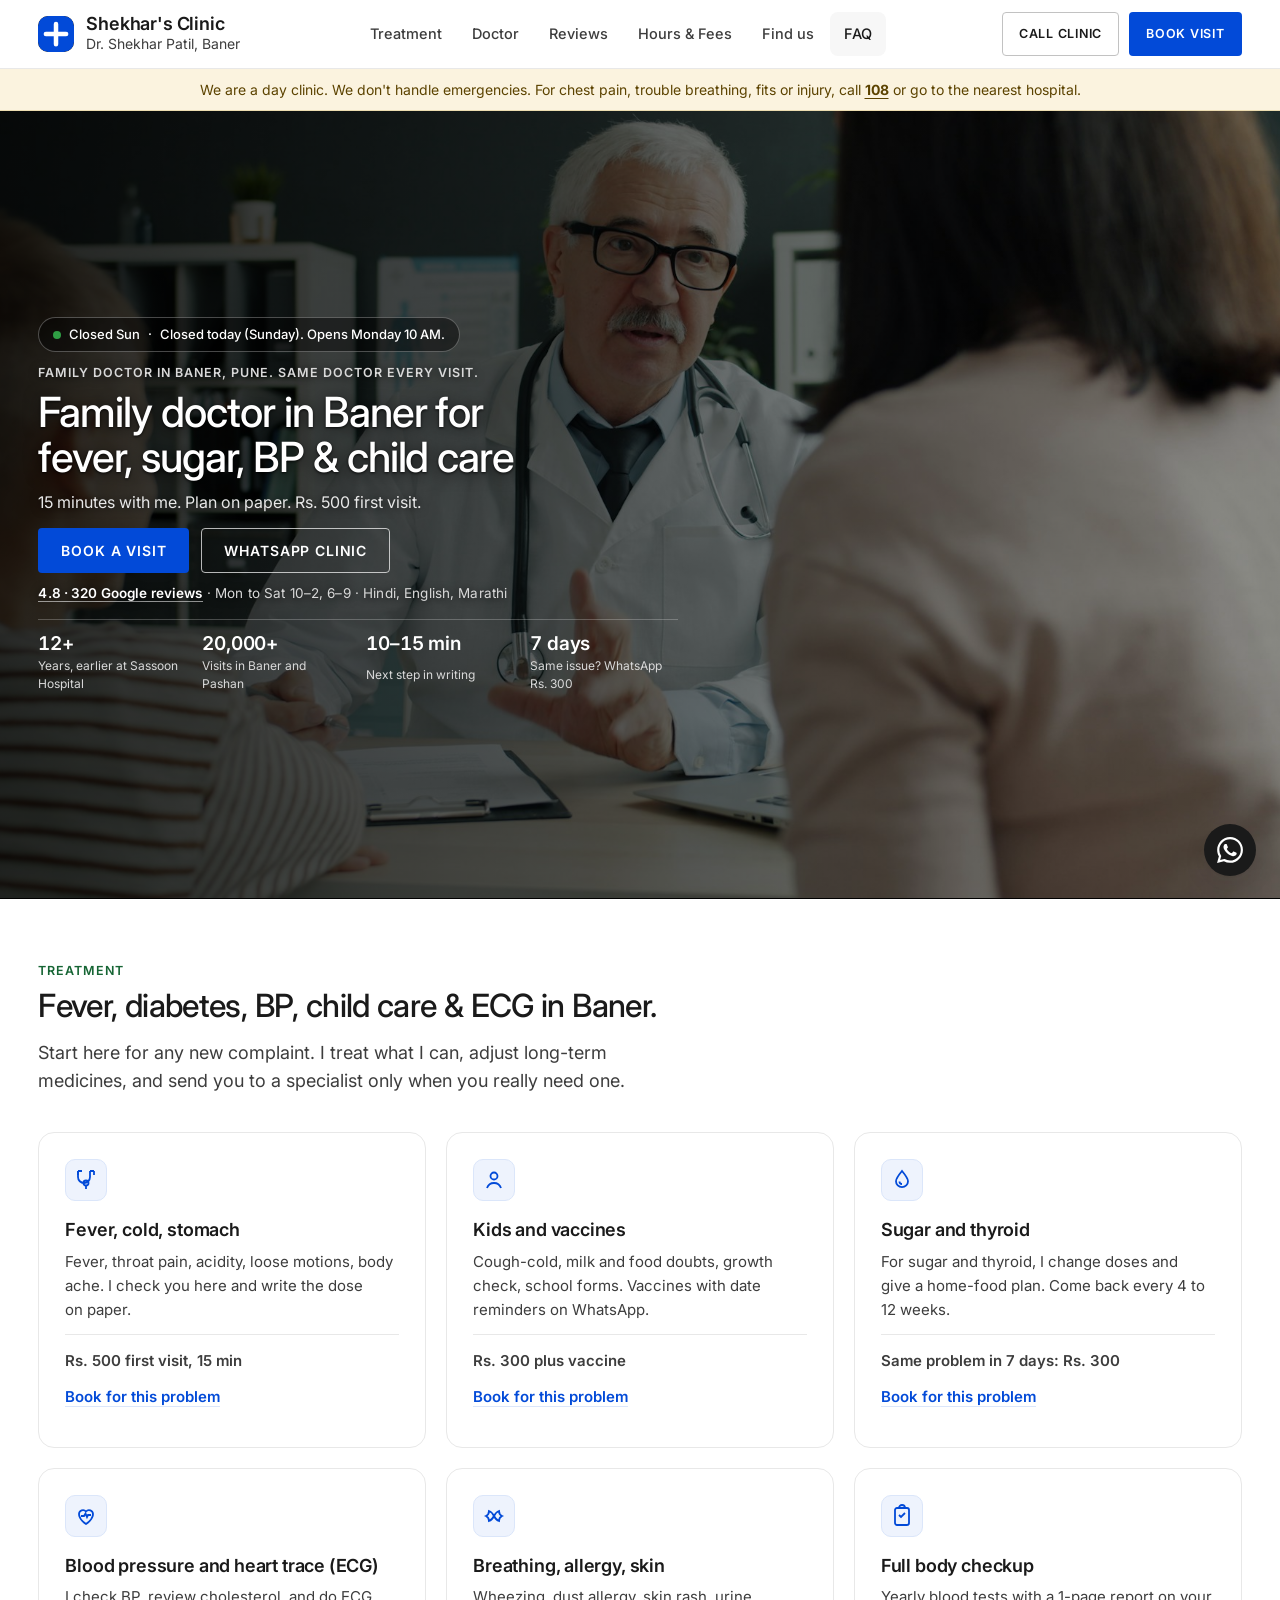
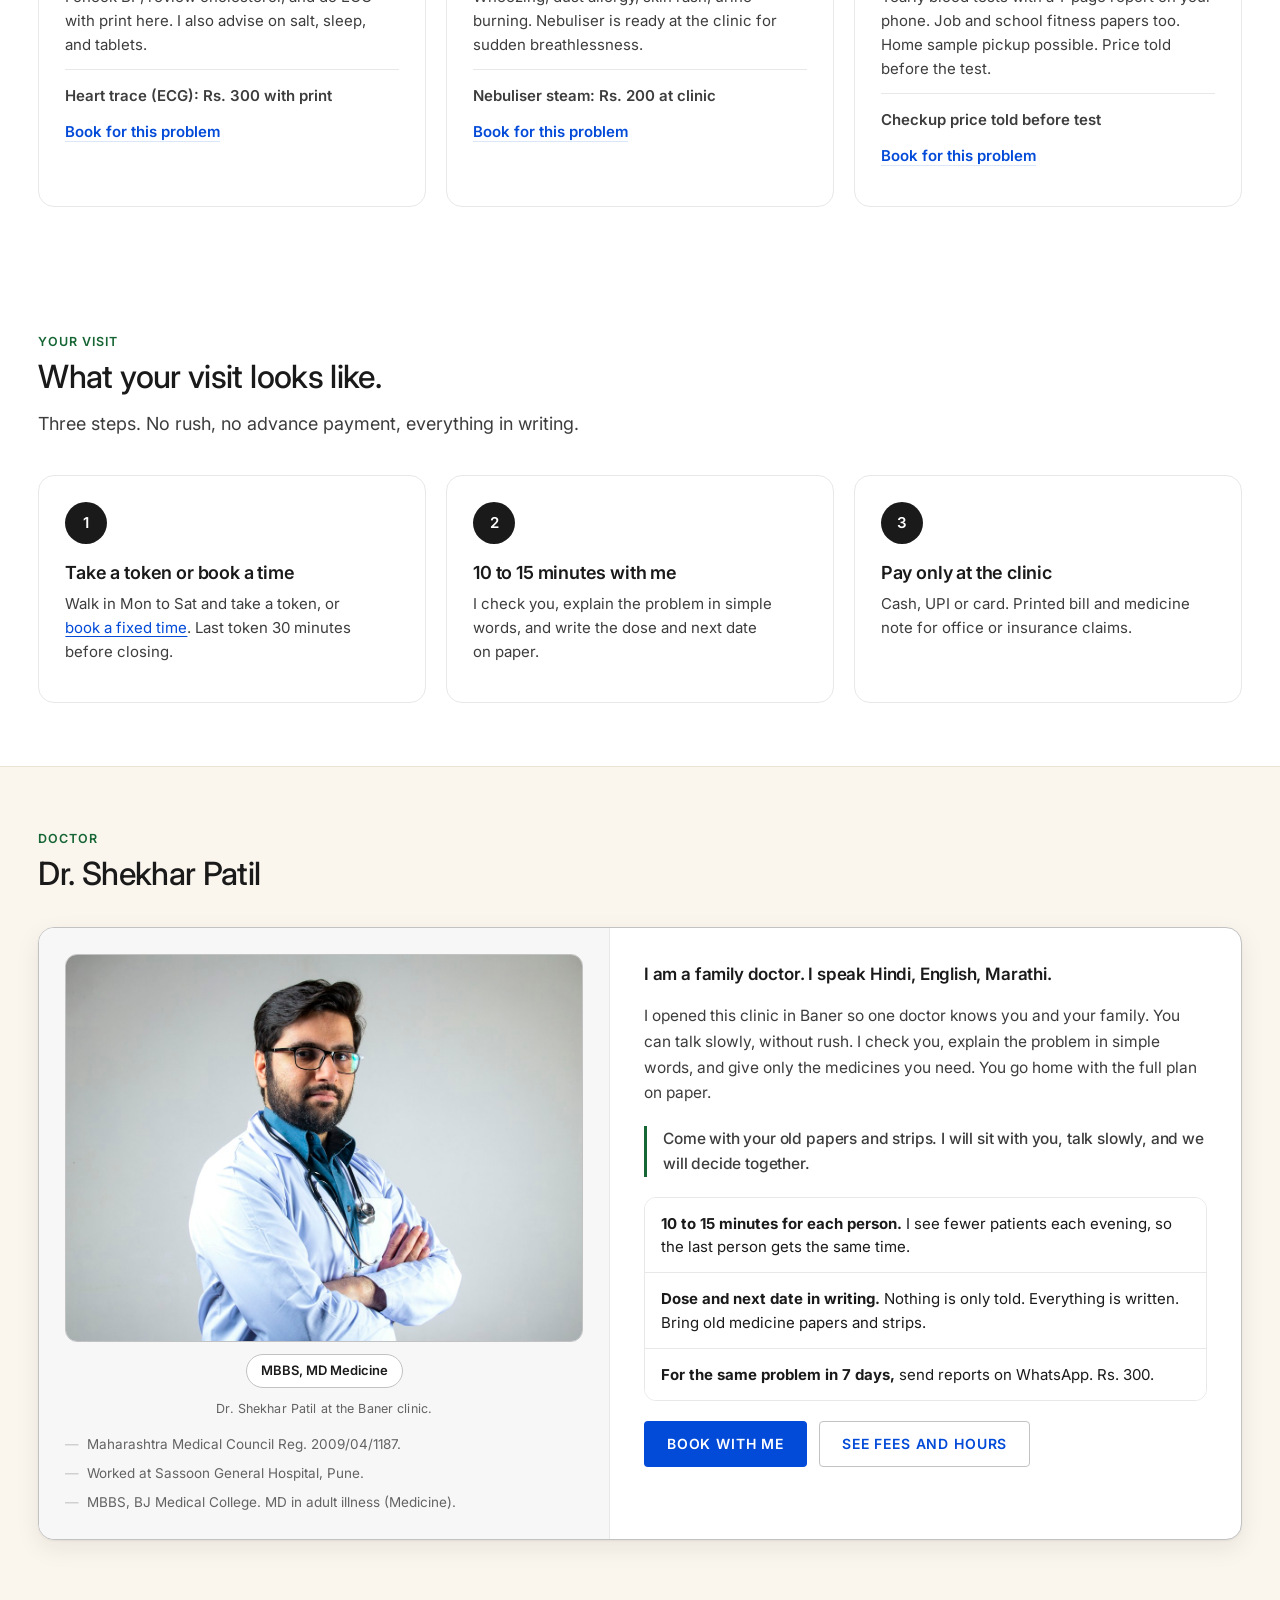
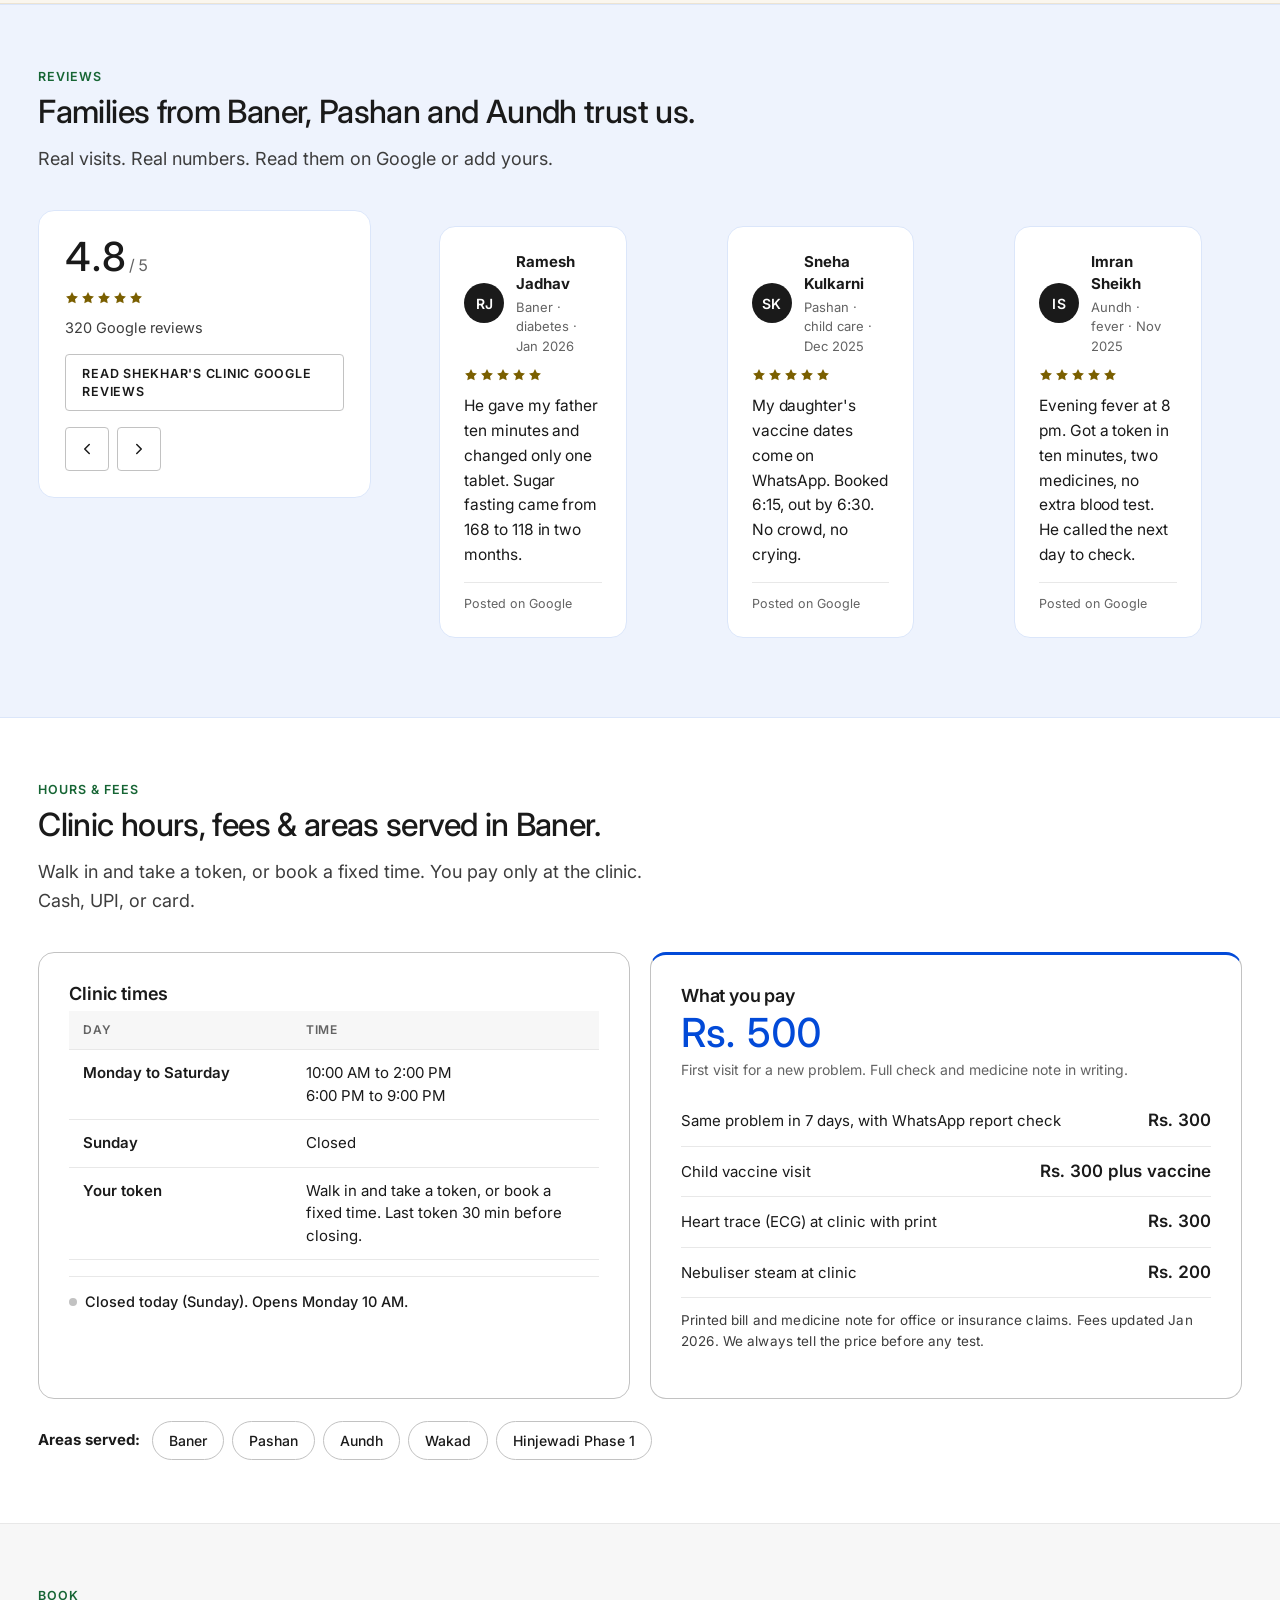
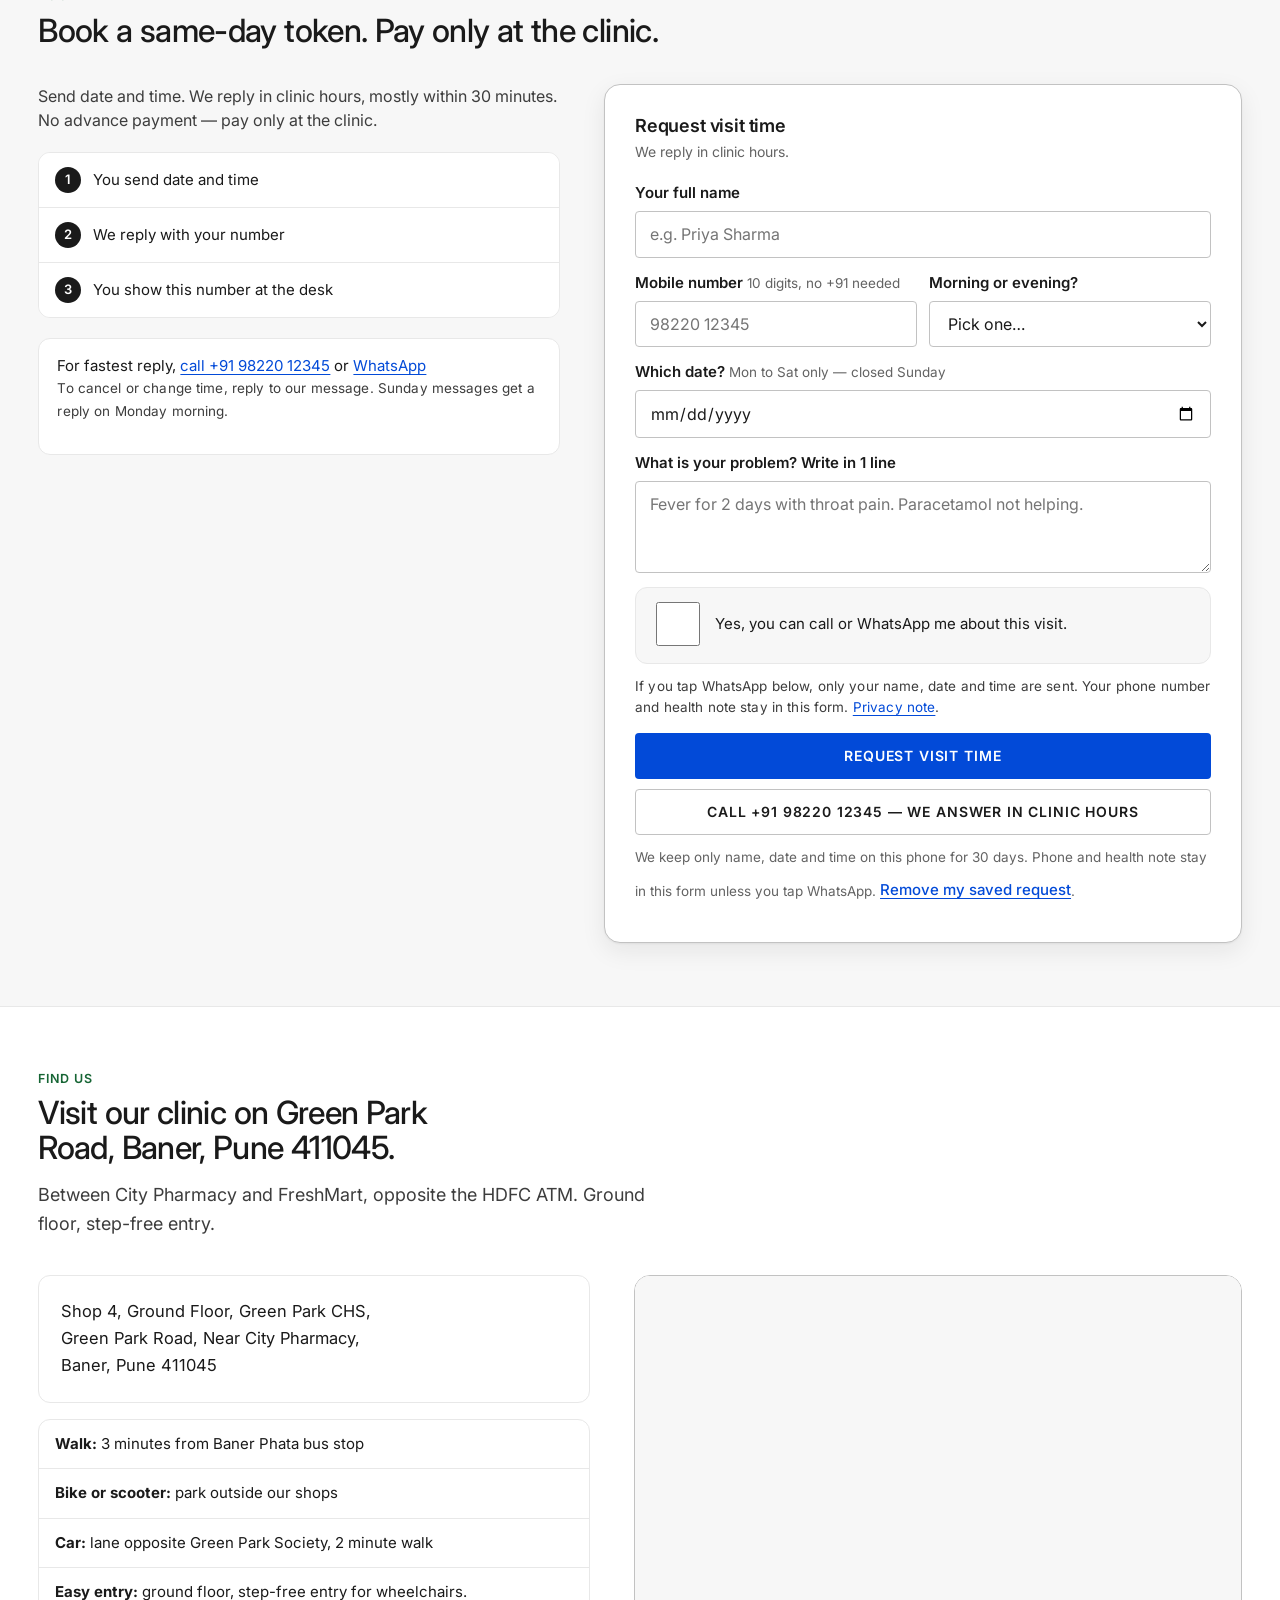
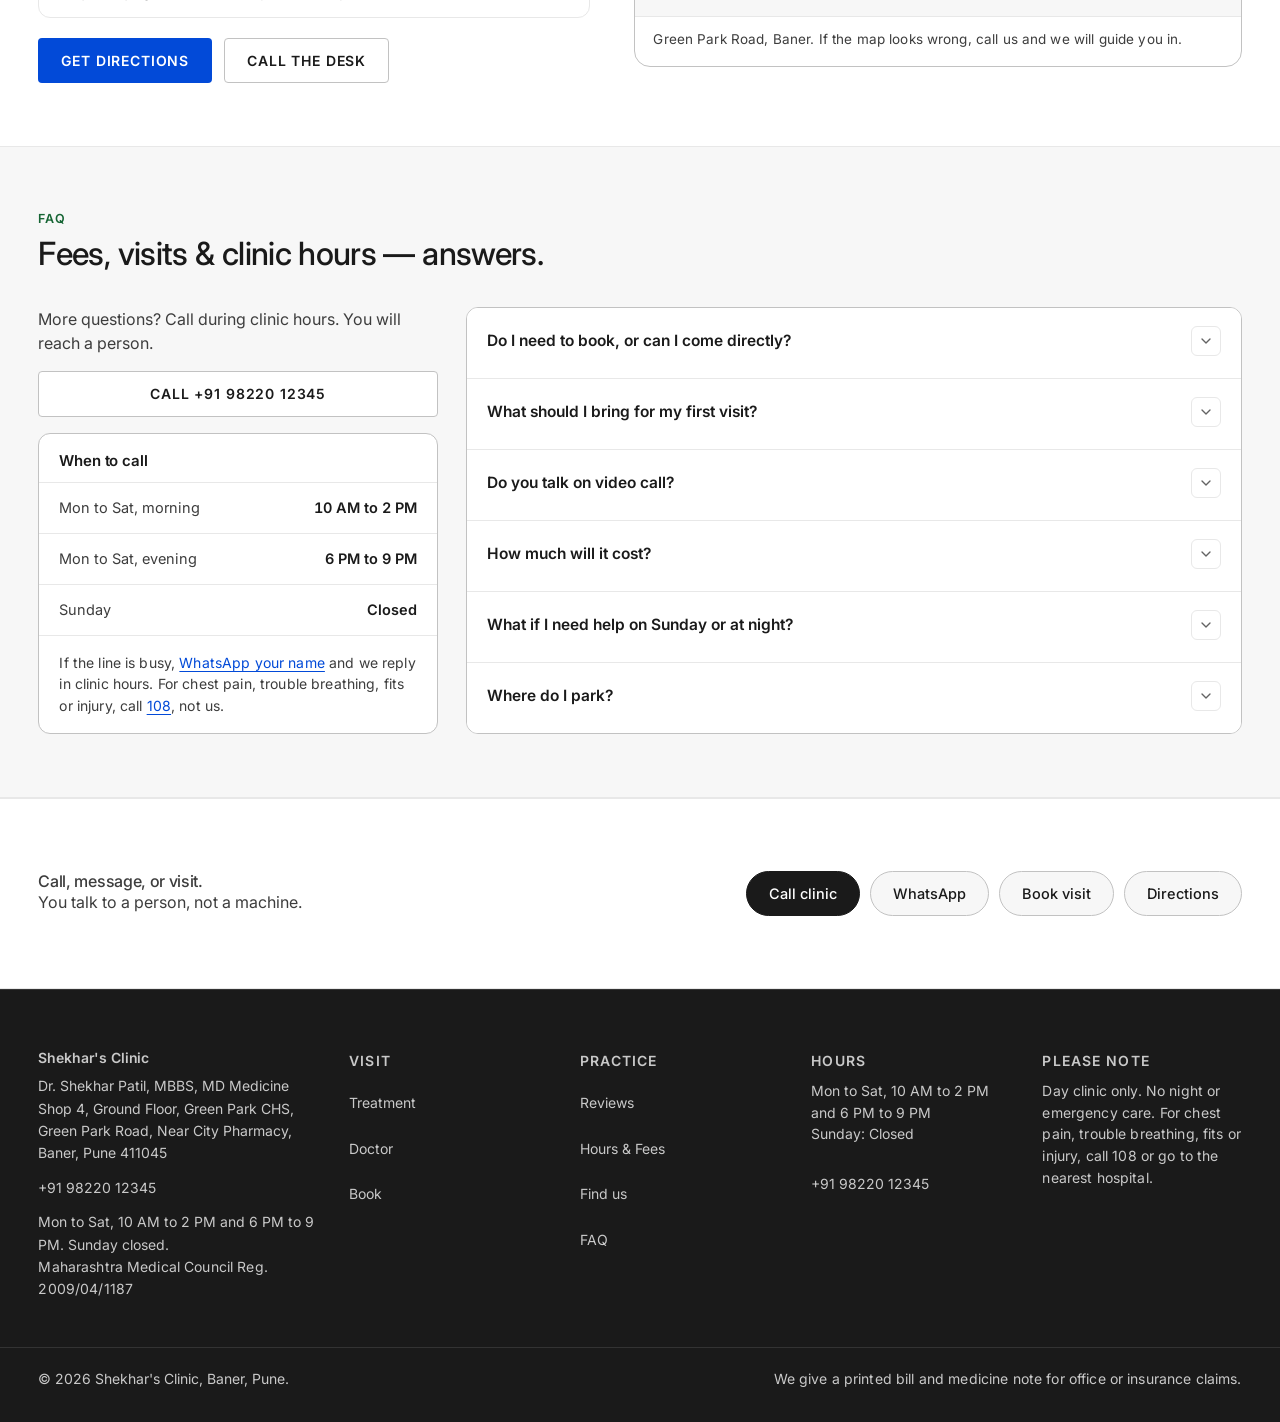
==== index.html @ fee54707 "Add files via upload" ====
<!DOCTYPE html><html lang="en"> <head><meta charset="UTF-8"><meta name="viewport" content="width=device-width, initial-scale=1.0, viewport-fit=cover"><title>Family Doctor in Baner, Pune | Shekhar&#39;s Clinic — Dr. Shekhar Patil</title><meta name="description" content="Family doctor in Baner, Pune for fever, child care, diabetes, BP and ECG. Mon to Sat 10 AM–2 PM, 6–9 PM. Same doctor every visit. Book a same-day token."><meta name="robots" content="index, follow, max-image-preview:large"><meta name="author" content="Dr. Shekhar Patil"><meta name="theme-color" content="#024ad8"><meta name="geo.region" content="IN-MH"><meta name="geo.placename" content="Baner, Pune, Maharashtra"><meta name="geo.position" content="18.5593;73.7790"><meta name="ICBM" content="18.5593, 73.7790"><link rel="canonical" href="https://shekharsclinic.in/"><meta property="og:type" content="website"><meta property="og:site_name" content="Shekhar's Clinic"><meta property="og:locale" content="en_IN"><meta property="og:url" content="https://shekharsclinic.in/"><meta property="og:title" content="Family Doctor in Baner, Pune | Shekhar's Clinic — Dr. Shekhar Patil"><meta property="og:description" content="Family doctor in Baner, Pune for fever, child care, diabetes, BP and ECG. Mon to Sat 10 AM–2 PM, 6–9 PM. Same doctor every visit. Book a same-day token."><meta property="og:image" content="https://shekharsclinic.in/og-cover.jpg"><meta property="og:image:width" content="1200"><meta property="og:image:height" content="630"><meta property="og:image:alt" content="Shekhar's Clinic, Dr. Shekhar Patil, family doctor in Baner, Pune"><meta name="twitter:card" content="summary_large_image"><meta name="twitter:title" content="Family Doctor in Baner, Pune | Shekhar's Clinic — Dr. Shekhar Patil"><meta name="twitter:description" content="Family doctor in Baner, Pune for fever, child care, diabetes, BP and ECG. Mon to Sat 10 AM–2 PM, 6–9 PM. Same doctor every visit. Book a same-day token."><meta name="twitter:image" content="https://shekharsclinic.in/og-cover.jpg"><meta name="twitter:image:alt" content="Shekhar's Clinic, Dr. Shekhar Patil, family doctor in Baner, Pune"><link rel="preconnect" href="https://fonts.googleapis.com"><link rel="preconnect" href="https://fonts.gstatic.com" crossorigin><link href="https://fonts.googleapis.com/css2?family=Inter:wght@400;500;600;700&display=swap" rel="stylesheet"><link rel="icon" type="image/svg+xml" href="/favicon.svg"><link rel="icon" href="/favicon.ico" sizes="any"><link rel="apple-touch-icon" href="/apple-touch-icon.png"><noscript><style>.reveal{opacity:1 !important;transform:none !important}.review-card{display:block !important}.acc-panel[hidden]{display:block !important}.acc-panel > p{padding-bottom:18px !important}.mobile-menu{display:none !important}#revPrev,#revNext,.review-dots{display:none !important}@media(max-width:1023px){.nav-links{display:flex !important;flex-wrap:wrap;gap:0}.nav-toggle{display:none !important}}</style></noscript><script type="application/ld+json">{"@context":"https://schema.org","@graph":[{"@type":"MedicalClinic","@id":"https://shekharsclinic.in/#clinic","name":"Shekhar's Clinic","url":"https://shekharsclinic.in/","image":"https://shekharsclinic.in/og-cover.jpg","description":"Family doctor clinic by Dr. Shekhar Patil, MBBS MD Medicine, in Baner, Pune. Fever, child care, diabetes, blood pressure, ECG with print.","address":{"@type":"PostalAddress","streetAddress":"Shop 4, Ground Floor, Green Park CHS, Green Park Road, Near City Pharmacy","addressLocality":"Pune","addressRegion":"Maharashtra","postalCode":"411045","addressCountry":"IN"},"geo":{"@type":"GeoCoordinates","latitude":18.5593,"longitude":73.779},"telephone":"+919822012345","medicalSpecialty":"PrimaryCare","priceRange":"INR 300 - INR 500","currenciesAccepted":"INR","paymentAccepted":["Cash","UPI","Credit Card"],"availableLanguage":["Hindi","English","Marathi"],"isAcceptingNewPatients":true,"areaServed":["Baner","Pashan","Aundh","Wakad","Hinjewadi Phase 1"],"hasMap":"https://maps.google.com/?q=Green+Park+Road+Baner+Pune","openingHoursSpecification":[{"@type":"OpeningHoursSpecification","dayOfWeek":["Monday","Tuesday","Wednesday","Thursday","Friday","Saturday"],"opens":"10:00","closes":"14:00"},{"@type":"OpeningHoursSpecification","dayOfWeek":["Monday","Tuesday","Wednesday","Thursday","Friday","Saturday"],"opens":"18:00","closes":"21:00"}]},{"@type":"Physician","@id":"https://shekharsclinic.in/#doctor","name":"Dr. Shekhar Patil","medicalSpecialty":"PrimaryCare","credential":["MBBS, BJ Medical College","MD Medicine"],"address":{"@type":"PostalAddress","streetAddress":"Shop 4, Ground Floor, Green Park CHS, Green Park Road, Near City Pharmacy","addressLocality":"Pune","addressRegion":"Maharashtra","postalCode":"411045","addressCountry":"IN"},"telephone":"+919822012345","availableLanguage":["Hindi","English","Marathi"],"worksFor":{"@id":"https://shekharsclinic.in/#clinic"}},{"@type":"FAQPage","mainEntity":[{"@type":"Question","name":"Do I need to book, or can I come directly?","acceptedAnswer":{"@type":"Answer","text":"Both are fine. Walk in and take a token for today, or book a time and wait only 5 to 10 minutes."}},{"@type":"Question","name":"What should I bring for my first visit?","acceptedAnswer":{"@type":"Answer","text":"Bring old medicine papers, recent blood test reports, and the strips of tablets you take now. For kids, bring the vaccine book."}},{"@type":"Question","name":"Do you talk on video call?","acceptedAnswer":{"@type":"Answer","text":"Yes, for follow-ups and small illness after you send reports on WhatsApp. For first-time chest pain, trouble breathing, or swelling, you need to come to the clinic."}},{"@type":"Question","name":"How much will it cost?","acceptedAnswer":{"@type":"Answer","text":"Rs. 500 for a new problem. Rs. 300 for the same problem within 7 days, with WhatsApp report check. Heart trace (ECG) Rs. 300. We tell the price before any test."}},{"@type":"Question","name":"What if I need help on Sunday or at night?","acceptedAnswer":{"@type":"Answer","text":"We are closed on Sunday. If you are an old patient, WhatsApp us for advice. For chest pain, trouble breathing, fits or injury, call 108 or go to hospital."}},{"@type":"Question","name":"Where do I park?","acceptedAnswer":{"@type":"Answer","text":"Bikes and scooters can stop outside our shops. Cars can park in the lane opposite Green Park Society, a 2 minute walk. A guard is on duty 6 to 9 PM."}}]}]}</script><!-- OWNER NOTE (not visible to patients): all phone/review/maps/MMC/fees live in src/config/clinic.ts. Replace placeholders there once. Verify geo lat/lng (currently approx Baner 18.5593,73.7790) with your GBP pin. Add public/og-cover.jpg (1200x630 clinic photo) and public/doctor.jpg (4:3, min 1280px) to finish launch. Keep the same name/address/phone everywhere for local ranking. --><link rel="stylesheet" href="/_astro/ClinicLayout.JuWQquQH.css"></head> <body>  <a class="skip-link" href="#main">Skip to main content</a> <header class="nav-bar" id="siteHeader"> <div class="container nav-inner"> <a href="#home" class="brand" aria-label="Shekhar's Clinic home"> <span class="brand-mark" aria-hidden="true"><img src="/favicon.svg" alt="" width="36" height="36" loading="eager" fetchpriority="high"></span> <span class="brand-text">Shekhar's <em>Clinic</em><small>Dr. Shekhar Patil, Baner</small></span> </a> <nav class="nav-links" id="navLinks" aria-label="Primary"> <a href="#services">Treatment</a> <a href="#doctor">Doctor</a> <a href="#reviews">Reviews</a> <a href="#timings">Hours &amp; Fees</a> <a href="#find">Find us</a> <a href="#faq">FAQ</a> </nav> <div class="nav-actions"> <a class="btn btn-outline-ink btn-sm" href="tel:+919822012345">Call clinic</a> <a class="btn btn-primary btn-sm" href="#book">Book visit</a> <button class="nav-toggle" id="navToggle" aria-expanded="false" aria-controls="mobileMenu" aria-label="Open menu"> <span aria-hidden="true"></span><span aria-hidden="true"></span><span aria-hidden="true"></span> </button> </div> </div> <div class="mobile-menu" id="mobileMenu" hidden> <a href="#services">Treatment</a> <a href="#doctor">Doctor</a> <a href="#reviews">Reviews</a> <a href="#timings">Hours &amp; Fees</a> <a href="#find">Find us</a> <a href="#book" class="btn btn-primary">Book visit</a> </div> </header> <div class="emergency-strip"> <p>We are a day clinic. We don't handle emergencies. For chest pain, trouble breathing, fits or injury, call <a href="tel:108">108</a> or go to the nearest hospital.</p> </div> <main id="main" tabindex="-1"> <section class="hero-image" id="home" data-od-id="hero"> <img class="hero-bg" src="/hero-care.jpg" alt="Doctor talking with a mother and child in a clinic office" width="1920" height="1080" loading="eager" fetchpriority="high" decoding="async"> <div class="hero-shade" aria-hidden="true"></div> <div class="container hero-frame"> <div class="hero-copy"> <p class="hero-pill"><span class="dot dot-open" aria-hidden="true"></span><span id="heroOpenBadge">Mon to Sat</span><span aria-hidden="true">·</span><span id="nextSlot">Mon to Sat, 10 AM to 2 PM and 6 PM to 9 PM. Sunday closed.</span></p> <p class="hero-eyebrow hero-eyebrow-light">Family doctor in Baner, Pune. Same doctor every visit.</p> <h1>Family doctor in Baner for fever, sugar, BP & child care</h1> <p class="hero-sub">15 minutes with me. Plan on paper. Rs. 500 first visit.</p> <div class="hero-ctas"> <a href="#book" class="btn btn-primary">Book a visit</a> <a href="https://wa.me/919822012345?text=Hello%20Shekhar%27s%20Clinic%2C%20I%20want%20an%20appointment" class="btn btn-outline-white" target="_blank" rel="noopener" referrerpolicy="no-referrer">WhatsApp clinic</a> </div> <p class="hero-meta"><a href="https://maps.google.com/?q=Shekhar%27s+Clinic+Baner+Pune" target="_blank" rel="noopener" referrerpolicy="no-referrer" aria-label="Read Shekhar's Clinic Google reviews"><span class="sr-only">Rated 4.8 out of 5:</span>4.8 · 320 Google reviews</a><span aria-hidden="true"> · </span>Mon to Sat 10–2, 6–9<span aria-hidden="true"> · </span>Hindi, English, Marathi</p> <ul class="hero-stats" aria-label="Practice at a glance"> <li><strong>12+</strong><span>Years, earlier at Sassoon Hospital</span></li> <li><strong>20,000+</strong><span>Visits in Baner and Pashan</span></li> <li><strong>10–15 min</strong><span>Next step in writing</span></li> <li><strong>7 days</strong><span>Same issue? WhatsApp Rs. 300</span></li> </ul> </div> </div> </section> <section class="section" id="services" data-od-id="features"> <div class="container"> <div class="section-head"> <p class="section-eyebrow">Treatment</p> <h2>Fever, diabetes, BP, child care & ECG in Baner.</h2> <p class="section-lead">Start here for any new complaint. I treat what I can, adjust long-term medicines, and send you to a specialist only when you really need one.</p> </div> <div class="card-grid reveal-group"> <article class="feature-card reveal"> <span class="icon-tile" aria-hidden="true"><svg width="24" height="24" viewBox="0 0 24 24" fill="none" stroke="currentColor" stroke-width="1.8"><path d="M4 3v6a6 6 0 0 0 12 0V3"></path><path d="M4 3h4M16 3h4M4 3v4M20 3v4"></path><circle cx="12" cy="15" r="2.5"></circle><path d="M12 17.5V21"></path></svg></span> <h3>Fever, cold, stomach</h3> <p>Fever, throat pain, acidity, loose motions, body ache. I check you here and write the dose on paper.</p> <p class="fee-line">Rs. 500 first visit, 15 min</p> <p class="service-book"><a href="#book" data-book-reason="Fever, cold or stomach problem.">Book for this problem</a></p> </article> <article class="feature-card reveal"> <span class="icon-tile" aria-hidden="true"><svg width="24" height="24" viewBox="0 0 24 24" fill="none" stroke="currentColor" stroke-width="1.8"><circle cx="12" cy="8" r="3.5"></circle><path d="M5 20c1.2-3.4 3.9-5 7-5s5.8 1.6 7 5"></path></svg></span> <h3>Kids and vaccines</h3> <p>Cough-cold, milk and food doubts, growth check, school forms. Vaccines with date reminders on WhatsApp.</p> <p class="fee-line">Rs. 300 plus vaccine</p> <p class="service-book"><a href="#book" data-book-reason="Child cough, cold or vaccine visit.">Book for this problem</a></p> </article> <article class="feature-card reveal"> <span class="icon-tile" aria-hidden="true"><svg width="24" height="24" viewBox="0 0 24 24" fill="none" stroke="currentColor" stroke-width="1.8"><path d="M12 3c3.5 4.2 6 7.3 6 10.2A6 6 0 0 1 6 13.2C6 10.3 8.5 7.2 12 3z"></path><path d="M9.5 13.5a2.5 2.5 0 0 0 2.5 2.5"></path></svg></span> <h3>Sugar and thyroid</h3> <p>For sugar and thyroid, I change doses and give a home-food plan. Come back every 4 to 12 weeks.</p> <p class="fee-line">Same problem in 7 days: Rs. 300</p> <p class="service-book"><a href="#book" data-book-reason="Sugar or thyroid follow-up.">Book for this problem</a></p> </article> <article class="feature-card reveal"> <span class="icon-tile" aria-hidden="true"><svg width="24" height="24" viewBox="0 0 24 24" fill="none" stroke="currentColor" stroke-width="1.8"><path d="M12 20s-7-4.6-7-10a4 4 0 0 1 7-2.5A4 4 0 0 1 19 10c0 5.4-7 10-7 10z"></path><path d="M7 12h3l1.5-2.5L13 13l1-2h3"></path></svg></span> <h3>Blood pressure and heart trace (ECG)</h3> <p>I check BP, review cholesterol, and do ECG with print here. I also advise on salt, sleep, and tablets.</p> <p class="fee-line">Heart trace (ECG): Rs. 300 with print</p> <p class="service-book"><a href="#book" data-book-reason="BP check or heart trace (ECG).">Book for this problem</a></p> </article> <article class="feature-card reveal"> <span class="icon-tile" aria-hidden="true"><svg width="24" height="24" viewBox="0 0 24 24" fill="none" stroke="currentColor" stroke-width="1.8"><path d="M4 12c2-1 3-3 3-5 3 1 4 3 5 5 1-2 2-4 5-5 0 2 1 4 3 5-2 1-3 3-3 5-3-1-4-3-5-5-1 2-2 4-5 5 0-2-1-4-3-5z"></path></svg></span> <h3>Breathing, allergy, skin</h3> <p>Wheezing, dust allergy, skin rash, urine burning. Nebuliser is ready at the clinic for sudden breathlessness.</p> <p class="fee-line">Nebuliser steam: Rs. 200 at clinic</p> <p class="service-book"><a href="#book" data-book-reason="Breathing, allergy or skin problem.">Book for this problem</a></p> </article> <article class="feature-card reveal"> <span class="icon-tile" aria-hidden="true"><svg width="24" height="24" viewBox="0 0 24 24" fill="none" stroke="currentColor" stroke-width="1.8"><rect x="5" y="4" width="14" height="17" rx="2"></rect><path d="M9 4a3 3 0 0 1 6 0M9 11l2 2 4-4"></path></svg></span> <h3>Full body checkup</h3> <p>Yearly blood tests with a 1-page report on your phone. Job and school fitness papers too. Home sample pickup possible. Price told before the test.</p> <p class="fee-line">Checkup price told before test</p> <p class="service-book"><a href="#book" data-book-reason="Full body checkup.">Book for this problem</a></p> </article> </div> </div> </section> <section class="section" id="visit" data-od-id="visit-flow"> <div class="container"> <div class="section-head"> <p class="section-eyebrow">Your visit</p> <h2>What your visit looks like.</h2> <p class="section-lead">Three steps. No rush, no advance payment, everything in writing.</p> </div> <div class="card-grid reveal-group"> <article class="feature-card reveal"> <span class="step-no" aria-hidden="true">1</span> <h3>Take a token or book a time</h3> <p>Walk in Mon to Sat and take a token, or <a href="#book">book a fixed time</a>. Last token 30 minutes before closing.</p> </article> <article class="feature-card reveal"> <span class="step-no" aria-hidden="true">2</span> <h3>10 to 15 minutes with me</h3> <p>I check you, explain the problem in simple words, and write the dose and next date on paper.</p> </article> <article class="feature-card reveal"> <span class="step-no" aria-hidden="true">3</span> <h3>Pay only at the clinic</h3> <p>Cash, UPI or card. Printed bill and medicine note for office or insurance claims.</p> </article> </div> </div> </section> <section class="section band-sand" id="doctor" data-od-id="doctor"> <div class="container"> <div class="section-head"> <p class="section-eyebrow">Doctor</p> <h2>Dr. Shekhar Patil</h2> </div> <div class="doctor-feature reveal"> <div class="photo-frame"> <img src="/doctor.jpg" alt="Dr. Shekhar Patil, family doctor at Shekhar's Clinic Baner, Pune" width="1280" height="853" loading="lazy" decoding="async" data-doctor-photo> <span class="photo-mono" aria-hidden="true" hidden>SP</span> <span class="photo-badge">MBBS, MD Medicine</span> <p class="photo-cap">Dr. Shekhar Patil at the Baner clinic.</p> <ul class="doctor-points"> <li>Maharashtra Medical Council Reg. 2009/04/1187.</li> <li>Worked at Sassoon General Hospital, Pune.</li> <li>MBBS, BJ Medical College. MD in adult illness (Medicine).</li> </ul> </div> <div class="doctor-copy"> <h3 class="doctor-title">I am a family doctor. I speak Hindi, English, Marathi.</h3> <p>I opened this clinic in Baner so one doctor knows you and your family. You can talk slowly, without rush. I check you, explain the problem in simple words, and give only the medicines you need. You go home with the full plan on paper.</p> <p class="doctor-quote">Come with your old papers and strips. I will sit with you, talk slowly, and we will decide together.</p> <ul class="check-list"> <li><strong>10 to 15 minutes for each person.</strong> I see fewer patients each evening, so the last person gets the same time.</li> <li><strong>Dose and next date in writing.</strong> Nothing is only told. Everything is written. Bring old medicine papers and strips.</li> <li><strong>For the same problem in 7 days,</strong> send reports on WhatsApp. Rs. 300.</li> </ul> <div class="doctor-ctas"> <a href="#book" class="btn btn-primary">Book with me</a> <a href="#timings" class="btn btn-outline">See fees and hours</a> </div> </div> </div> </div> </section> <section class="section band-trust" id="reviews" data-od-id="social-proof"> <div class="container"> <div class="section-head"> <p class="section-eyebrow">Reviews</p> <h2>Families from Baner, Pashan and Aundh trust us.</h2> <p class="section-lead">Real visits. Real numbers. Read them on Google or add yours.</p> </div> <div class="review-layout"> <aside class="review-summary reveal" aria-label="Overall rating"> <p class="rating-big">4.8<span aria-hidden="true"> / 5</span></p> <span class="star-row" aria-hidden="true"><svg viewBox="0 0 20 20" fill="currentColor"><path d="M10 1.5l2.6 5.3 5.9.9-4.2 4.1 1 5.8L10 14.9l-5.3 2.7 1-5.8L1.5 7.7l5.9-.9z"></path></svg><svg viewBox="0 0 20 20" fill="currentColor"><path d="M10 1.5l2.6 5.3 5.9.9-4.2 4.1 1 5.8L10 14.9l-5.3 2.7 1-5.8L1.5 7.7l5.9-.9z"></path></svg><svg viewBox="0 0 20 20" fill="currentColor"><path d="M10 1.5l2.6 5.3 5.9.9-4.2 4.1 1 5.8L10 14.9l-5.3 2.7 1-5.8L1.5 7.7l5.9-.9z"></path></svg><svg viewBox="0 0 20 20" fill="currentColor"><path d="M10 1.5l2.6 5.3 5.9.9-4.2 4.1 1 5.8L10 14.9l-5.3 2.7 1-5.8L1.5 7.7l5.9-.9z"></path></svg><svg viewBox="0 0 20 20" fill="currentColor"><path d="M10 1.5l2.6 5.3 5.9.9-4.2 4.1 1 5.8L10 14.9l-5.3 2.7 1-5.8L1.5 7.7l5.9-.9z"></path></svg></span> <p class="rating-sub"><span class="sr-only">Rated 4.8 out of 5:</span>320 Google reviews</p> <a class="btn btn-outline-ink btn-sm btn-block" href="https://maps.google.com/?q=Shekhar%27s+Clinic+Baner+Pune" target="_blank" rel="noopener" referrerpolicy="no-referrer">Read Shekhar's Clinic Google reviews</a> <div class="slider-controls"> <button class="icon-btn" id="revPrev" aria-label="Previous review" aria-controls="reviewTrack"><svg width="18" height="18" viewBox="0 0 24 24" fill="none" stroke="currentColor" stroke-width="2" stroke-linecap="round" stroke-linejoin="round" aria-hidden="true"><path d="M15 18l-6-6 6-6"></path></svg></button> <button class="icon-btn" id="revNext" aria-label="Next review" aria-controls="reviewTrack"><svg width="18" height="18" viewBox="0 0 24 24" fill="none" stroke="currentColor" stroke-width="2" stroke-linecap="round" stroke-linejoin="round" aria-hidden="true"><path d="M9 6l6 6-6 6"></path></svg></button> </div> </aside> <div class="review-track reveal-group" id="reviewTrack" role="region" aria-roledescription="carousel" aria-label="Patient reviews"> <figure class="review-card is-active reveal"> <div class="review-top"> <span class="avatar" aria-hidden="true">RJ</span> <div><strong>Ramesh Jadhav</strong><span>Baner · diabetes · Jan 2026</span></div> </div> <span class="star-row" aria-hidden="true"><svg viewBox="0 0 20 20" fill="currentColor"><path d="M10 1.5l2.6 5.3 5.9.9-4.2 4.1 1 5.8L10 14.9l-5.3 2.7 1-5.8L1.5 7.7l5.9-.9z"></path></svg><svg viewBox="0 0 20 20" fill="currentColor"><path d="M10 1.5l2.6 5.3 5.9.9-4.2 4.1 1 5.8L10 14.9l-5.3 2.7 1-5.8L1.5 7.7l5.9-.9z"></path></svg><svg viewBox="0 0 20 20" fill="currentColor"><path d="M10 1.5l2.6 5.3 5.9.9-4.2 4.1 1 5.8L10 14.9l-5.3 2.7 1-5.8L1.5 7.7l5.9-.9z"></path></svg><svg viewBox="0 0 20 20" fill="currentColor"><path d="M10 1.5l2.6 5.3 5.9.9-4.2 4.1 1 5.8L10 14.9l-5.3 2.7 1-5.8L1.5 7.7l5.9-.9z"></path></svg><svg viewBox="0 0 20 20" fill="currentColor"><path d="M10 1.5l2.6 5.3 5.9.9-4.2 4.1 1 5.8L10 14.9l-5.3 2.7 1-5.8L1.5 7.7l5.9-.9z"></path></svg></span><span class="sr-only">5 out of 5 stars.</span> <blockquote>He gave my father ten minutes and changed only one tablet. Sugar fasting came from 168 to 118 in two months.</blockquote> <figcaption>Posted on Google</figcaption> </figure> <figure class="review-card reveal"> <div class="review-top"> <span class="avatar" aria-hidden="true">SK</span> <div><strong>Sneha Kulkarni</strong><span>Pashan · child care · Dec 2025</span></div> </div> <span class="star-row" aria-hidden="true"><svg viewBox="0 0 20 20" fill="currentColor"><path d="M10 1.5l2.6 5.3 5.9.9-4.2 4.1 1 5.8L10 14.9l-5.3 2.7 1-5.8L1.5 7.7l5.9-.9z"></path></svg><svg viewBox="0 0 20 20" fill="currentColor"><path d="M10 1.5l2.6 5.3 5.9.9-4.2 4.1 1 5.8L10 14.9l-5.3 2.7 1-5.8L1.5 7.7l5.9-.9z"></path></svg><svg viewBox="0 0 20 20" fill="currentColor"><path d="M10 1.5l2.6 5.3 5.9.9-4.2 4.1 1 5.8L10 14.9l-5.3 2.7 1-5.8L1.5 7.7l5.9-.9z"></path></svg><svg viewBox="0 0 20 20" fill="currentColor"><path d="M10 1.5l2.6 5.3 5.9.9-4.2 4.1 1 5.8L10 14.9l-5.3 2.7 1-5.8L1.5 7.7l5.9-.9z"></path></svg><svg viewBox="0 0 20 20" fill="currentColor"><path d="M10 1.5l2.6 5.3 5.9.9-4.2 4.1 1 5.8L10 14.9l-5.3 2.7 1-5.8L1.5 7.7l5.9-.9z"></path></svg></span><span class="sr-only">5 out of 5 stars.</span> <blockquote>My daughter's vaccine dates come on WhatsApp. Booked 6:15, out by 6:30. No crowd, no crying.</blockquote> <figcaption>Posted on Google</figcaption> </figure> <figure class="review-card reveal"> <div class="review-top"> <span class="avatar" aria-hidden="true">IS</span> <div><strong>Imran Sheikh</strong><span>Aundh · fever · Nov 2025</span></div> </div> <span class="star-row" aria-hidden="true"><svg viewBox="0 0 20 20" fill="currentColor"><path d="M10 1.5l2.6 5.3 5.9.9-4.2 4.1 1 5.8L10 14.9l-5.3 2.7 1-5.8L1.5 7.7l5.9-.9z"></path></svg><svg viewBox="0 0 20 20" fill="currentColor"><path d="M10 1.5l2.6 5.3 5.9.9-4.2 4.1 1 5.8L10 14.9l-5.3 2.7 1-5.8L1.5 7.7l5.9-.9z"></path></svg><svg viewBox="0 0 20 20" fill="currentColor"><path d="M10 1.5l2.6 5.3 5.9.9-4.2 4.1 1 5.8L10 14.9l-5.3 2.7 1-5.8L1.5 7.7l5.9-.9z"></path></svg><svg viewBox="0 0 20 20" fill="currentColor"><path d="M10 1.5l2.6 5.3 5.9.9-4.2 4.1 1 5.8L10 14.9l-5.3 2.7 1-5.8L1.5 7.7l5.9-.9z"></path></svg><svg viewBox="0 0 20 20" fill="currentColor"><path d="M10 1.5l2.6 5.3 5.9.9-4.2 4.1 1 5.8L10 14.9l-5.3 2.7 1-5.8L1.5 7.7l5.9-.9z"></path></svg></span><span class="sr-only">5 out of 5 stars.</span> <blockquote>Evening fever at 8 pm. Got a token in ten minutes, two medicines, no extra blood test. He called the next day to check.</blockquote> <figcaption>Posted on Google</figcaption> </figure> </div> </div> <div class="review-dots" role="group" aria-label="Choose review"> <button type="button" aria-label="Show review 1" data-i="0" aria-pressed="true"></button> <button type="button" aria-label="Show review 2" data-i="1" aria-pressed="false"></button> <button type="button" aria-label="Show review 3" data-i="2" aria-pressed="false"></button> </div> <p class="sr-live" id="revLive" aria-live="polite"></p> </div> </section> <section class="section" id="timings" data-od-id="pricing"> <div class="container"> <div class="section-head"> <p class="section-eyebrow">Hours &amp; Fees</p> <h2>Clinic hours, fees & areas served in Baner.</h2> <p class="section-lead">Walk in and take a token, or book a fixed time. You pay only at the clinic. Cash, UPI, or card.</p> </div> <div class="tier-grid reveal-group"> <div class="pricing-card reveal"> <h3>Clinic times</h3> <table class="time-table"> <thead><tr><th scope="col">Day</th><th scope="col">Time</th></tr></thead> <tbody> <tr><th scope="row">Monday to Saturday</th><td><time datetime="Mo-Sa 10:00-14:00">10:00 AM to 2:00 PM</time><br><time datetime="Mo-Sa 18:00-21:00">6:00 PM to 9:00 PM</time></td></tr> <tr><th scope="row">Sunday</th><td>Closed</td></tr> <tr><th scope="row">Your token</th><td>Walk in and take a token, or book a fixed time. Last token 30 min before closing.</td></tr> </tbody> </table> <p class="live-line" role="status"><span class="dot" id="openDot2" aria-hidden="true"></span><span id="openStatus2">Mon to Sat, 10 AM to 2 PM and 6 PM to 9 PM. Sunday closed.</span></p> </div> <div class="pricing-card pricing-featured reveal"> <h3>What you pay</h3> <p class="price-stamp">Rs. 500</p> <p class="price-cap">First visit for a new problem. Full check and medicine note in writing.</p> <ul class="fee-list"> <li><span>Same problem in 7 days, with WhatsApp report check</span><strong>Rs. 300</strong></li> <li><span>Child vaccine visit</span><strong>Rs. 300 plus vaccine</strong></li> <li><span>Heart trace (ECG) at clinic with print</span><strong>Rs. 300</strong></li> <li><span>Nebuliser steam at clinic</span><strong>Rs. 200</strong></li> </ul> <p class="muted small">Printed bill and medicine note for office or insurance claims. Fees updated Jan 2026. We always tell the price before any test.</p> </div> </div> <div class="areas reveal"> <p><strong>Areas served:</strong></p> <ul> <li>Baner</li><li>Pashan</li><li>Aundh</li><li>Wakad</li><li>Hinjewadi Phase 1</li> </ul> </div> </div> </section> <section class="section band-cloud" id="book" data-od-id="booking-cta"> <div class="container"> <div class="section-head"> <p class="section-eyebrow">Book</p> <h2>Book a same-day token. Pay only at the clinic.</h2> </div> <div class="book-grid"> <div class="reveal"> <p class="muted">Send date and time. We reply in clinic hours, mostly within 30 minutes. No advance payment — pay only at the clinic.</p> <ol class="steps"> <li><strong>1</strong> You send date and time</li> <li><strong>2</strong> We reply with your number</li> <li><strong>3</strong> You show this number at the desk</li> </ol> <div class="contact-mini"> <p>For fastest reply, <a href="tel:+919822012345">call +91 98220 12345</a> or <a href="https://wa.me/919822012345?text=Hello%20Shekhar%27s%20Clinic%2C%20I%20have%20a%20question" target="_blank" rel="noopener" referrerpolicy="no-referrer">WhatsApp</a><br><span class="small muted">To cancel or change time, reply to our message. Sunday messages get a reply on Monday morning.</span></p> </div> <noscript><p class="contact-mini">Booking needs JavaScript. Please <a href="tel:+919822012345">call +91 98220 12345</a> or <a href="https://wa.me/919822012345?text=Hello%20Shekhar%27s%20Clinic%2C%20I%20want%20an%20appointment">WhatsApp us</a>. We reply in clinic hours.</p></noscript> </div> <div class="reveal"> <form class="form-card" id="bookForm" data-whatsapp="919822012345" novalidate> <h3>Request visit time</h3> <p class="form-sub">We reply in clinic hours.</p> <p class="form-summary" id="formSummary" aria-live="polite"></p> <div class="field"> <label for="fName">Your full name</label> <input class="text-input" id="fName" name="name" type="text" placeholder="e.g. Priya Sharma" autocomplete="name" aria-describedby="err-fName" required> <small class="error" id="err-fName" data-error-for="fName" role="alert" hidden>Please write your name.</small> </div> <div class="field-row"> <div class="field"> <label for="fPhone">Mobile number <span class="hint">10 digits, no +91 needed</span></label> <input class="text-input" id="fPhone" name="phone" type="tel" inputmode="numeric" placeholder="98220 12345" pattern="[6-9][0-9]{9}" maxlength="13" autocomplete="tel" title="10 digit Indian mobile starting with 6, 7, 8 or 9" aria-describedby="err-fPhone" required> <small class="error" id="err-fPhone" data-error-for="fPhone" role="alert" hidden>Please write a correct 10 digit mobile number.</small> </div> <div class="field"> <label for="fSlot">Morning or evening?</label> <select class="text-input" id="fSlot" name="slot" aria-describedby="err-fSlot" required> <option value="">Pick one…</option> <option value="morning">Morning (10 AM to 2 PM)</option> <option value="evening">Evening (6 PM to 9 PM)</option> </select> <small class="error" id="err-fSlot" data-error-for="fSlot" role="alert" hidden>Please pick morning or evening.</small> </div> </div> <div class="field"> <label for="fDate">Which date? <span class="hint">Mon to Sat only — closed Sunday</span></label> <input class="text-input" id="fDate" name="date" type="date" aria-describedby="err-fDate" required> <small class="error" id="err-fDate" data-error-for="fDate" role="alert" hidden>Please pick a Mon to Sat date in the next 30 days.</small> </div> <div class="field"> <label for="fReason">What is your problem? Write in 1 line</label> <textarea class="text-input" id="fReason" name="reason" rows="3" maxlength="500" placeholder="Fever for 2 days with throat pain. Paracetamol not helping." aria-describedby="err-fReason" required></textarea> <small class="error" id="err-fReason" data-error-for="fReason" role="alert" hidden>Please write 1 line about your problem.</small> </div> <div class="consent"> <input type="checkbox" id="fConsent" name="consent" value="yes" aria-describedby="err-fConsent" required> <label for="fConsent">Yes, you can call or WhatsApp me about this visit.</label> </div> <p class="small muted">If you tap WhatsApp below, only your name, date and time are sent. Your phone number and health note stay in this form. <a href="#privacy">Privacy note</a>.</p> <small class="error" id="err-fConsent" data-error-for="fConsent" role="alert" hidden>Please tick the box to say yes.</small> <button type="submit" class="btn btn-primary btn-block" id="bookBtn">Request visit time</button> <a class="btn btn-outline-ink btn-block form-call" href="tel:+919822012345">Call +91 98220 12345 — we answer in clinic hours</a> <p class="form-note" id="privacy">We keep only name, date and time on this phone for 30 days. Phone and health note stay in this form unless you tap WhatsApp. <button type="button" class="link-btn" id="eraseBtn">Remove my saved request</button>.</p> </form> <div class="form-card success-card" id="bookSuccess" hidden> <h3 tabindex="-1" id="bookSuccessTitle">Done! Your number is <span id="tokenNo">B-00</span></h3> <p id="successSummary"></p> <ol class="success-steps"> <li>Wait for our call or WhatsApp during clinic hours. We will give your final number.</li> <li>Show this number at the desk. Bring old medicine papers.</li> <li>Tap below only if you want to send your name, date and time on WhatsApp now.</li> </ol> <a class="btn btn-primary btn-block" id="waConfirmLink" href="https://wa.me/919822012345?text=Hello%20Shekhar%27s%20Clinic%2C%20I%20want%20an%20appointment" target="_blank" rel="noopener" referrerpolicy="no-referrer">Send on WhatsApp</a> </div> </div> </div> </div> </section> <section class="section" id="find" data-od-id="find-us"> <div class="container"> <div class="section-head"> <p class="section-eyebrow">Find us</p> <h2>Visit our clinic on Green Park Road, Baner, Pune 411045.</h2> <p class="section-lead">Between City Pharmacy and FreshMart, opposite the HDFC ATM. Ground floor, step-free entry.</p> </div> <div class="visit-grid"> <div class="reveal"> <address class="visit-address">
Shop 4, Ground Floor, Green Park CHS,<br>
Green Park Road, Near City Pharmacy,<br>
Baner, Pune 411045
</address> <ul class="visit-list"> <li><strong>Walk:</strong> 3 minutes from Baner Phata bus stop</li> <li><strong>Bike or scooter:</strong> park outside our shops</li> <li><strong>Car:</strong> lane opposite Green Park Society, 2 minute walk</li> <li><strong>Easy entry:</strong> ground floor, step-free entry for wheelchairs.</li> </ul> <div class="visit-ctas"> <a class="btn btn-primary" href="https://maps.google.com/?q=Green+Park+Road+Baner+Pune" target="_blank" rel="noopener" referrerpolicy="no-referrer">Get directions</a> <a class="btn btn-outline-ink" href="tel:+919822012345">Call the desk</a> </div> </div> <div class="map-card reveal" role="region" aria-label="Clinic location map"> <div class="map-frame"> <iframe title="Map: Shekhar's Clinic, Green Park Road, Baner" src="https://maps.google.com/maps?q=Green%20Park%20Road%20Baner%20Pune&amp;t=&amp;z=15&amp;ie=UTF8&amp;iwloc=&amp;output=embed" loading="lazy" referrerpolicy="no-referrer-when-downgrade" allowfullscreen></iframe> </div> <p class="small muted map-cap">Green Park Road, Baner. If the map looks wrong, call us and we will guide you in.</p> </div> </div> </div> </section> <section class="section band-cloud" id="faq" data-od-id="faq"> <div class="container"> <div class="section-head"> <p class="section-eyebrow">FAQ</p> <h2>Fees, visits & clinic hours — answers.</h2> </div> <div class="faq-grid"> <div class="reveal faq-side"> <p class="muted">More questions? Call during clinic hours. You will reach a person.</p> <a class="btn btn-outline-ink btn-block" href="tel:+919822012345">Call +91 98220 12345</a> <div class="faq-card"> <h3>When to call</h3> <ul> <li><span>Mon to Sat, morning</span><strong>10 AM to 2 PM</strong></li> <li><span>Mon to Sat, evening</span><strong>6 PM to 9 PM</strong></li> <li><span>Sunday</span><strong>Closed</strong></li> </ul> <p class="small muted faq-note">If the line is busy, <a href="https://wa.me/919822012345?text=Hello%20Shekhar%27s%20Clinic%2C%20I%20have%20a%20question" target="_blank" rel="noopener" referrerpolicy="no-referrer">WhatsApp your name</a> and we reply in clinic hours. For chest pain, trouble breathing, fits or injury, call <a href="tel:108">108</a>, not us.</p> </div> </div> <div class="accordion reveal" id="faqAcc"> <div class="acc-item"> <h3 class="acc-head"><button class="acc-btn" aria-expanded="false" aria-controls="faq-p1" id="faq-b1"><span>Do I need to book, or can I come directly?</span><span class="acc-icon" aria-hidden="true"><svg width="16" height="16" viewBox="0 0 24 24" fill="none" stroke="currentColor" stroke-width="2" stroke-linecap="round" stroke-linejoin="round"><path d="M6 9l6 6 6-6"></path></svg></span></button></h3> <div class="acc-panel" id="faq-p1" role="region" aria-labelledby="faq-b1" hidden><p>Both are fine. Walk in and take a token for today, or book a time and wait only 5 to 10 minutes.</p></div> </div> <div class="acc-item"> <h3 class="acc-head"><button class="acc-btn" aria-expanded="false" aria-controls="faq-p2" id="faq-b2"><span>What should I bring for my first visit?</span><span class="acc-icon" aria-hidden="true"><svg width="16" height="16" viewBox="0 0 24 24" fill="none" stroke="currentColor" stroke-width="2" stroke-linecap="round" stroke-linejoin="round"><path d="M6 9l6 6 6-6"></path></svg></span></button></h3> <div class="acc-panel" id="faq-p2" role="region" aria-labelledby="faq-b2" hidden><p>Bring old medicine papers, recent blood test reports, and the strips of tablets you take now. For kids, bring the vaccine book.</p></div> </div> <div class="acc-item"> <h3 class="acc-head"><button class="acc-btn" aria-expanded="false" aria-controls="faq-p3" id="faq-b3"><span>Do you talk on video call?</span><span class="acc-icon" aria-hidden="true"><svg width="16" height="16" viewBox="0 0 24 24" fill="none" stroke="currentColor" stroke-width="2" stroke-linecap="round" stroke-linejoin="round"><path d="M6 9l6 6 6-6"></path></svg></span></button></h3> <div class="acc-panel" id="faq-p3" role="region" aria-labelledby="faq-b3" hidden><p>Yes, for follow-ups and small illness after you send reports on WhatsApp. For first-time chest pain, trouble breathing, or swelling, you need to come to the clinic.</p></div> </div> <div class="acc-item"> <h3 class="acc-head"><button class="acc-btn" aria-expanded="false" aria-controls="faq-p4" id="faq-b4"><span>How much will it cost?</span><span class="acc-icon" aria-hidden="true"><svg width="16" height="16" viewBox="0 0 24 24" fill="none" stroke="currentColor" stroke-width="2" stroke-linecap="round" stroke-linejoin="round"><path d="M6 9l6 6 6-6"></path></svg></span></button></h3> <div class="acc-panel" id="faq-p4" role="region" aria-labelledby="faq-b4" hidden><p>Rs. 500 for a new problem. Rs. 300 for the same problem within 7 days, with WhatsApp report check. Heart trace (ECG) Rs. 300. We tell the price before any test.</p></div> </div> <div class="acc-item"> <h3 class="acc-head"><button class="acc-btn" aria-expanded="false" aria-controls="faq-p5" id="faq-b5"><span>What if I need help on Sunday or at night?</span><span class="acc-icon" aria-hidden="true"><svg width="16" height="16" viewBox="0 0 24 24" fill="none" stroke="currentColor" stroke-width="2" stroke-linecap="round" stroke-linejoin="round"><path d="M6 9l6 6 6-6"></path></svg></span></button></h3> <div class="acc-panel" id="faq-p5" role="region" aria-labelledby="faq-b5" hidden><p>We are closed on Sunday. If you are an old patient, WhatsApp us for advice. For chest pain, trouble breathing, fits or injury, call 108 or go to hospital.</p></div> </div> <div class="acc-item"> <h3 class="acc-head"><button class="acc-btn" aria-expanded="false" aria-controls="faq-p6" id="faq-b6"><span>Where do I park?</span><span class="acc-icon" aria-hidden="true"><svg width="16" height="16" viewBox="0 0 24 24" fill="none" stroke="currentColor" stroke-width="2" stroke-linecap="round" stroke-linejoin="round"><path d="M6 9l6 6 6-6"></path></svg></span></button></h3> <div class="acc-panel" id="faq-p6" role="region" aria-labelledby="faq-b6" hidden><p>Bikes and scooters can stop outside our shops. Cars can park in the lane opposite Green Park Society, a 2 minute walk. A guard is on duty 6 to 9 PM.</p></div> </div> </div> </div> </div> </section> </main> <section class="help-band" aria-label="Contact options" data-od-id="footer-cta"> <div class="container help-inner"> <div> <p class="help-title">Call, message, or visit.</p> <p>You talk to a person, not a machine.</p> </div> <div class="help-tabs"> <a class="tab tab-active" href="tel:+919822012345">Call clinic</a> <a class="tab" href="https://wa.me/919822012345?text=Hello%20Shekhar%27s%20Clinic%2C%20I%20have%20a%20question" target="_blank" rel="noopener" referrerpolicy="no-referrer">WhatsApp</a> <a class="tab" href="#book">Book visit</a> <a class="tab" href="#find">Directions</a> </div> </div> </section> <footer class="footer" data-od-id="footer"> <div class="container footer-grid"> <div> <p class="footer-brand">Shekhar's Clinic</p> <address class="footer-address">Dr. Shekhar Patil, MBBS, MD Medicine<br>Shop 4, Ground Floor, Green Park CHS,<br>Green Park Road, Near City Pharmacy,<br>Baner, Pune 411045<br><a href="tel:+919822012345">+91 98220 12345</a><br>Mon to Sat, 10 AM to 2 PM and 6 PM to 9 PM. Sunday closed.</address> <p class="small">Maharashtra Medical Council Reg. 2009/04/1187</p> </div> <nav aria-label="Visit"> <p class="footer-head">Visit</p> <a href="#services">Treatment</a><br> <a href="#doctor">Doctor</a><br> <a href="#book">Book</a> </nav> <nav aria-label="Practice"> <p class="footer-head">Practice</p> <a href="#reviews">Reviews</a><br> <a href="#timings">Hours &amp; Fees</a><br> <a href="#find">Find us</a><br> <a href="#faq">FAQ</a> </nav> <div> <p class="footer-head">Hours</p> <p>Mon to Sat, 10 AM to 2 PM and 6 PM to 9 PM<br>Sunday: Closed</p> <p><a href="tel:+919822012345">+91 98220 12345</a></p> </div> <div> <p class="footer-head">Please note</p> <p class="small">Day clinic only. No night or emergency care. For chest pain, trouble breathing, fits or injury, call 108 or go to the nearest hospital.</p> </div> </div> <div class="container footer-bottom"> <p>© <span id="year">2026</span> Shekhar's Clinic, Baner, Pune.</p> <p class="small">We give a printed bill and medicine note for office or insurance claims.</p> </div> </footer> <nav class="sticky-mobile" aria-label="Quick actions"> <a href="tel:+919822012345" class="btn btn-primary">Call now</a> <a href="#book" class="btn btn-outline-ink">Book visit</a> </nav> <a class="wa-float" href="https://wa.me/919822012345?text=Hello%20Shekhar%27s%20Clinic%2C%20I%20want%20an%20appointment" target="_blank" rel="noopener" referrerpolicy="no-referrer" aria-label="Chat on WhatsApp"> <svg width="26" height="26" viewBox="0 0 24 24" fill="currentColor" aria-hidden="true"><path d="M17.5 14.4c-.3-.15-1.76-.87-2.03-.97-.27-.1-.47-.15-.67.15-.2.3-.77.97-.94 1.17-.17.2-.35.22-.65.07-.3-.15-1.26-.46-2.4-1.48-.89-.79-1.49-1.77-1.66-2.07-.17-.3-.02-.46.13-.61.13-.13.3-.35.45-.52.15-.17.2-.3.3-.5.1-.2.05-.37-.02-.52-.08-.15-.67-1.62-.92-2.22-.24-.58-.49-.5-.67-.51h-.57c-.2 0-.52.07-.8.37-.27.3-1.04 1.02-1.04 2.5 0 1.47 1.07 2.9 1.22 3.1.15.2 2.1 3.2 5.1 4.49.71.31 1.27.49 1.7.63.72.23 1.37.2 1.88.12.57-.09 1.76-.72 2.01-1.42.25-.7.25-1.29.17-1.42-.07-.13-.27-.2-.57-.35M12.05 21.79h-.01a9.87 9.87 0 0 1-5.03-1.38l-.36-.21-3.74.98 1-3.65-.24-.37a9.86 9.86 0 0 1-1.51-5.26c0-5.45 4.44-9.88 9.9-9.88a9.83 9.83 0 0 1 9.88 9.89c0 5.45-4.44 9.88-9.89 9.88m8.42-18.3A11.82 11.82 0 0 0 12.05 0C5.5 0 .16 5.34.16 11.9c0 2.1.55 4.14 1.59 5.95L.06 24l6.3-1.65a11.9 11.9 0 0 0 5.68 1.45h.01c6.55 0 11.89-5.34 11.89-11.9 0-3.18-1.24-6.16-3.47-8.41"></path></svg> </a> <button class="to-top" id="toTop" aria-label="Go to top" hidden><svg width="18" height="18" viewBox="0 0 24 24" fill="none" stroke="currentColor" stroke-width="2" stroke-linecap="round" stroke-linejoin="round" aria-hidden="true"><path d="M12 19V5M5 12l7-7 7 7"></path></svg></button> <div class="toast" id="toast" role="status" hidden></div> <div class="sr-only" id="srLive" aria-live="polite"></div> <script type="module" src="/_astro/ClinicLayout.astro_astro_type_script_index_0_lang.DyO_sGda.js"></script></body> </html>
---- _astro/ClinicLayout.JuWQquQH.css ----
:root{--primary:#024ad8;--primary-deep:#0e3191;--primary-wash:#eef3fd;--primary-line:#dbe6fa;--on-primary:#fff;--ink:#1a1a1a;--ink-deep:#000;--ink-soft:#292929;--on-ink:#fff;--canvas:#fff;--cloud:#f7f7f7;--graphite:#636363;--charcoal:#3d3d3d;--hairline:#e8e8e8;--hairline-strong:#c2c2c2;--link:#024ad8;--link-pressed:#0e3191;--error:#b3262b;--success:#2f9e44;--pine:#166534;--sand:#faf6ee;--sand-line:#ece3d2;--gold:#7a5f00;--amber-wash:#fbf3df;--amber-ink:#5c4300;--amber-line:#ecdcb0;--footer-text:#c9c9c9;--r-none:0px;--r-xs:2px;--r-sm:3px;--r-md:4px;--r-lg:8px;--r-xl:16px;--r-pill:9999px;--sp-xxs:4px;--sp-xs:8px;--sp-sm:12px;--sp-md:16px;--sp-lg:20px;--sp-xl:24px;--sp-xxl:32px;--shadow-lift:0 1px 2px #1a1a1a0d,0 8px 24px #1a1a1a14;--shadow-modal:0 1px 2px #1a1a1a0f,0 16px 40px #1a1a1a1a;--max:1200px;--font:Inter,Arial,-apple-system,system-ui,"Segoe UI",Helvetica,sans-serif}*{box-sizing:border-box}[hidden]{display:none!important}html{scroll-behavior:smooth;scroll-padding-top:96px}body{font-family:var(--font);background:var(--canvas);color:var(--ink);letter-spacing:0;-webkit-font-smoothing:antialiased;text-rendering:optimizelegibility;margin:0;font-size:16px;font-weight:400;line-height:1.5;overflow-x:clip}h1,h2,h3{margin:0 0 var(--sp-md);text-wrap:balance;letter-spacing:-.025em;font-weight:500}h1{font-size:clamp(2.4rem,1.85rem + 2.6vw,3.3rem);line-height:1.02}h2{letter-spacing:-.02em;font-size:clamp(1.75rem,1.45rem + 1.2vw,2rem);line-height:1.1}h3{letter-spacing:-.01em;font-size:18px;font-weight:600;line-height:1.25}p{margin:0 0 var(--sp-md);text-wrap:pretty}a{color:var(--link);text-underline-offset:3px;text-decoration-thickness:1px}a:active{color:var(--link-pressed)}section[id],footer[id]{scroll-margin-top:96px}.container{width:100%;max-width:1320px;margin:0 auto;padding:0 clamp(16px,3vw,48px)}.section{padding:clamp(48px,7vh,96px) 0}.band-sand{background:var(--sand);border-top:1px solid var(--sand-line);border-bottom:1px solid var(--sand-line)}.section-eyebrow{letter-spacing:.08em;text-transform:uppercase;color:var(--pine);margin:0 0 8px;font-size:12.5px;font-weight:600;line-height:1.4}.section-eyebrow-light{color:var(--footer-text)}.band-cloud{background:var(--cloud);border-top:1px solid var(--hairline);border-bottom:1px solid var(--hairline)}.section-lead{color:var(--charcoal);max-width:640px;font-size:18px;font-weight:400;line-height:1.6}.section-head{max-width:720px;margin-bottom:8px}.sr-only,.sr-live{clip:rect(0 0 0 0);clip-path:inset(50%);white-space:nowrap;border:0;width:1px;height:1px;margin:-1px;padding:0;position:absolute;overflow:hidden}.skip-link{background:var(--ink);color:#fff;z-index:99;border-radius:0 0 var(--r-md) 0;padding:12px 16px;font-size:15px;position:absolute;top:0;left:-999px}.skip-link:focus{color:#fff;left:0}:focus-visible{outline:2px solid var(--primary);outline-offset:3px;border-radius:2px}.help-band :focus-visible,.footer :focus-visible{outline-color:#fff}::selection{background:var(--primary);color:#fff}.reveal{opacity:0;transition:opacity .6s cubic-bezier(.16,1,.3,1),transform .6s cubic-bezier(.16,1,.3,1);transform:translateY(16px)}.reveal.is-in{opacity:1;will-change:auto;transform:none}.reveal-group .reveal:nth-child(2){transition-delay:60ms}.reveal-group .reveal:nth-child(3){transition-delay:.12s}.reveal-group .reveal:nth-child(4){transition-delay:.18s}.reveal-group .reveal:nth-child(5){transition-delay:.24s}.reveal-group .reveal:nth-child(6){transition-delay:.3s}@media (prefers-reduced-motion:reduce){html{scroll-behavior:auto}*,:before,:after{transition-duration:.01ms!important;animation-duration:.01ms!important}.reveal{opacity:1;transform:none}}.emergency-strip{background:var(--amber-wash);color:var(--amber-ink);border-bottom:1px solid var(--amber-line);text-align:center;padding:10px 16px;font-size:14px;font-weight:400;line-height:1.5}.emergency-strip p{text-wrap:balance;margin:0}.emergency-strip a{color:var(--amber-ink);font-weight:700}.dot{background:var(--hairline-strong);border-radius:50%;flex:none;width:8px;height:8px;display:inline-block}.dot-open{background:#2f9e44}.nav-bar{z-index:50;backdrop-filter:blur(12px);border-bottom:1px solid var(--hairline);background:#ffffffe0;transition:box-shadow .24s;position:sticky;top:0}.nav-bar.is-scrolled{box-shadow:0 1px 2px #0000000d,0 8px 24px #0000000f}.nav-inner{justify-content:space-between;align-items:center;gap:var(--sp-md);min-height:68px;padding-top:0;padding-bottom:0;display:flex}.brand{align-items:center;gap:var(--sp-sm);color:var(--ink);min-height:44px;text-decoration:none;display:flex}.brand-mark{background:var(--ink);color:#fff;border-radius:10px;flex:none;place-items:center;width:36px;height:36px;display:grid;overflow:hidden}.brand-mark img{object-fit:cover;object-position:50% 18%;border-radius:10px;width:36px;height:36px;display:block}.brand-text{letter-spacing:-.01em;font-size:18px;font-weight:600;line-height:1.1}.brand-text em{font-style:normal}.brand-text small{color:var(--charcoal);letter-spacing:0;font-size:14px;font-weight:400;line-height:1.4;display:block}.nav-links{gap:2px;display:flex}.nav-links a{color:var(--charcoal);border-radius:8px;align-items:center;min-height:44px;padding:10px 14px;font-size:14.5px;font-weight:500;line-height:1.4;text-decoration:none;transition:background-color .16s,color .16s;display:inline-flex}.nav-links a:hover,.nav-links a.is-active{color:var(--ink);background:var(--cloud)}.nav-actions{align-items:center;gap:10px;display:flex}.nav-toggle{background:var(--canvas);border:1px solid var(--hairline-strong);border-radius:var(--r-md);cursor:pointer;flex-direction:column;justify-content:center;align-items:center;gap:5px;min-width:44px;min-height:44px;padding:4px 14px;display:none}.nav-toggle span{background:var(--ink);width:20px;height:2px;display:block}.mobile-menu{gap:var(--sp-xxs);border-top:1px solid var(--hairline);background:var(--canvas);flex-direction:column;padding:8px 24px 16px;font-size:16px;display:flex}.mobile-menu:not([hidden]){animation:.24s cubic-bezier(.16,1,.3,1) both menuIn}@keyframes menuIn{0%{opacity:0;transform:translateY(-6px)}to{opacity:1;transform:none}}.mobile-menu a:not(.btn){color:var(--ink);border-bottom:1px solid var(--hairline);align-items:center;min-height:44px;padding:12px 4px;text-decoration:none;display:flex}@media (width<=1023px){.nav-links{display:none}.nav-toggle{display:flex}}@media (width<=767px){.nav-actions .btn-outline-ink{display:none}}.btn{letter-spacing:.06em;text-transform:uppercase;border-radius:var(--r-md);cursor:pointer;touch-action:manipulation;-webkit-tap-highlight-color:transparent;border:1px solid #0000;justify-content:center;align-items:center;gap:8px;min-height:44px;padding:12px 22px;font-family:inherit;font-size:14px;font-weight:600;line-height:1.4;text-decoration:none;transition:background-color .16s,border-color .16s,color .16s,box-shadow .2s,transform .2s cubic-bezier(.16,1,.3,1);display:inline-flex}.btn:hover{transform:translateY(-1px)}.btn:active{transform:translateY(0)scale(.99)}.btn-primary{background:var(--primary);color:var(--on-primary)}.btn-primary:hover,.btn-primary:active{background:var(--primary-deep)}.btn-ink{background:var(--ink);color:var(--on-primary)}.btn-ink:hover{background:#000}.btn-outline{background:var(--canvas);color:var(--primary);border-color:var(--hairline-strong)}.btn-outline:hover{border-color:var(--primary)}.btn-outline-ink{background:var(--canvas);color:var(--ink);border-color:var(--hairline-strong)}.btn-outline-ink:hover{border-color:var(--ink)}.btn-block{width:100%}.btn-sm{letter-spacing:.06em;min-height:44px;padding:10px 16px;font-size:12.5px}.link-btn{color:var(--primary);text-underline-offset:3px;cursor:pointer;background:0 0;border:0;min-height:44px;padding:4px 0;font-family:inherit;font-size:15px;font-weight:500;line-height:1.4;text-decoration:underline}.icon-btn{border-radius:var(--r-md);border:1px solid var(--hairline-strong);background:var(--canvas);width:44px;height:44px;color:var(--ink);cursor:pointer;touch-action:manipulation;place-items:center;transition:background-color .16s,border-color .16s,transform .2s cubic-bezier(.16,1,.3,1);display:inline-grid}.icon-btn:hover{background:var(--cloud);border-color:var(--ink)}.icon-btn:active{transform:scale(.96)}.badge-outline{background:var(--canvas);color:var(--charcoal);letter-spacing:.05em;text-transform:uppercase;border:1px solid var(--hairline-strong);border-radius:var(--r-pill);white-space:nowrap;align-items:center;gap:8px;padding:7px 14px;font-size:12.5px;font-weight:600;line-height:1.4;display:inline-flex}.hero-image{isolation:isolate;color:#fff;background:#000;border-bottom:1px solid #000;align-items:center;min-height:calc(100dvh - 112px);padding:28px 0;display:grid;position:relative;overflow:clip}.hero-bg{object-fit:cover;object-position:68% 30%;z-index:-2;width:100%;height:100%;position:absolute;inset:0}.hero-shade{z-index:-1;background:linear-gradient(90deg,#000c 0%,#0000009e 46%,#00000052 100%);position:absolute;inset:0}.hero-image .hero-frame{width:100%;position:relative}.hero-image .hero-copy{text-align:left;max-width:640px;margin:0;animation:.6s cubic-bezier(.16,1,.3,1) both heroSettle}@keyframes heroSettle{0%{opacity:0;transform:translateY(12px)}to{opacity:1;transform:none}}.hero-pill{border-radius:var(--r-pill);color:#fff;background:#00000073;border:1px solid #ffffff47;align-items:center;gap:8px;max-width:100%;margin:0 0 12px;padding:7px 14px;font-size:13px;font-weight:500;display:inline-flex}.hero-image .hero-eyebrow{color:#d9d9d9;text-shadow:0 1px 8px #000c;margin:0 0 8px}.hero-image h1{color:#fff;text-wrap:balance;text-shadow:0 2px 16px #000000a6,0 1px 3px #000c;margin:0 0 10px;font-size:clamp(1.9rem,1.55rem + 2vw,2.6rem);line-height:1.08}.hero-image .hero-sub{color:#e8e8e8;text-shadow:0 1px 10px #000000bf;max-width:520px;margin:0 0 14px;font-size:16px}.hero-image .hero-ctas{flex-wrap:wrap;justify-content:flex-start;gap:12px;margin:0 0 10px;display:flex}.hero-stats{opacity:1;border-top:1px solid #ffffff3d;grid-template-columns:repeat(4,1fr);gap:16px;max-width:640px;margin:16px 0 0;padding:14px 0 0;list-style:none;display:grid}.hero-stats li{gap:2px;min-width:0;display:grid}.hero-stats strong{letter-spacing:-.01em;color:#fff;font-variant-numeric:tabular-nums;font-size:19px;font-weight:600;line-height:1.1}.hero-stats span{color:#d9d9d9;font-size:12px;line-height:1.45}.btn-outline-white{color:#fff;background:0 0;border-color:#ffffffb3}.btn-outline-white:hover{color:#000;background:#fff;border-color:#fff}.hero-image .hero-meta{color:#d9d9d9;text-shadow:0 1px 8px #000c;letter-spacing:.01em;margin:0;font-size:13.5px}.hero-image .hero-meta a{color:#fff;border-bottom:1px solid #fff9;font-weight:600;text-decoration:none}.hero-image .hero-meta a:hover{border-color:#fff}.hero-image :focus-visible{outline-color:#fff}@media (height<=800px){.hero-image{padding:24px 0}.hero-image h1{font-size:clamp(1.8rem,1.45rem + 1.8vw,2.3rem)}.hero-image .hero-sub,.hero-pill{margin-bottom:10px}.hero-stats{margin-top:12px;padding-top:10px}}@media (width<=900px){.hero-bg{object-position:center 30%}.hero-shade{background:#000000a3}.hero-image .hero-copy{max-width:600px}.hero-stats{grid-template-columns:repeat(2,1fr);gap:10px 16px;max-width:480px}}@media (width<=767px){.hero-image{min-height:calc(100dvh - 128px);padding:28px 0}.hero-pill{font-size:12.5px}.hero-image h1{font-size:clamp(1.85rem,1.4rem + 4.5vw,2.3rem)}.hero-image .hero-sub{font-size:15.5px}}img,iframe{max-width:100%}img{height:auto}.hero-eyebrow{letter-spacing:.08em;text-transform:uppercase;color:var(--pine);font-size:12.5px;font-weight:600;line-height:1.4}.star-row{color:var(--gold);vertical-align:-2px;gap:2px;margin-right:6px;display:inline-flex}.star-row svg{width:14px;height:14px}.card-grid{grid-template-columns:repeat(3,1fr);gap:20px;margin-top:36px;display:grid}.feature-card{background:var(--canvas);border:1px solid var(--hairline);border-radius:var(--r-xl);box-shadow:none;flex-direction:column;padding:26px;transition:border-color .18s,box-shadow .22s,transform .22s cubic-bezier(.16,1,.3,1);display:flex}.feature-card:hover{border-color:var(--hairline-strong);box-shadow:var(--shadow-lift);transform:translateY(-2px)}.feature-card h3{letter-spacing:-.01em;margin:0 0 8px;font-size:18px;font-weight:600}.feature-card p{color:var(--charcoal);margin:0 0 12px;font-size:15px;line-height:1.6}.icon-tile{background:var(--primary-wash);width:42px;height:42px;color:var(--primary);border:1px solid var(--primary-line);border-radius:10px;place-items:center;margin-bottom:18px;display:grid}.step-no{background:var(--ink);color:#fff;border-radius:50%;place-items:center;width:42px;height:42px;margin-bottom:18px;font-size:15px;font-weight:600;display:grid}.fee-line{border-top:1px solid var(--hairline);color:var(--ink);margin-top:auto;padding-top:14px;font-size:13.5px;font-weight:600;line-height:1.4}.service-book{margin:10px 0 0;font-size:14px;font-weight:600}.service-book a{border-bottom:1px solid var(--primary-line);text-decoration:none}.service-book a:hover{border-color:var(--primary)}@media (width<=1023px){.card-grid{grid-template-columns:repeat(2,1fr)}}@media (width<=767px){.card-grid{grid-template-columns:1fr}}.doctor-feature{background:var(--canvas);border:1px solid var(--hairline-strong);border-radius:var(--r-xl);box-shadow:var(--shadow-lift);grid-template-columns:.95fr 1.05fr;align-items:stretch;gap:0;margin-top:36px;padding:0;display:grid;overflow:hidden}.photo-frame{background:var(--cloud);border:0;border-right:1px solid var(--hairline);text-align:center;flex-direction:column;padding:26px;display:flex}.photo-frame img{aspect-ratio:4/3;object-fit:cover;object-position:50% 18%;border:1px solid var(--hairline-strong);background:#fff;border-radius:12px;width:100%;display:block}.photo-mono{aspect-ratio:4/3;background:var(--ink);border:1px solid var(--ink);color:#fff;letter-spacing:-.02em;border-radius:12px;place-items:center;width:100%;font-size:54px;font-weight:500;display:grid}.photo-cap{color:var(--graphite);letter-spacing:.01em;margin-top:12px;margin-bottom:0;font-size:12.5px}.photo-badge{background:var(--canvas);color:var(--ink);border:1px solid var(--hairline-strong);border-radius:var(--r-pill);align-self:center;margin-top:12px;padding:6px 14px;font-size:13px;font-weight:600;display:inline-flex}.doctor-points{color:var(--graphite);text-align:left;gap:8px;margin:16px 0 0;padding:0;font-size:13.5px;line-height:1.55;list-style:none;display:grid}.doctor-points li{gap:8px;display:flex}.doctor-points li:before{content:"—";color:var(--hairline-strong);flex:none}.doctor-copy{min-width:0;padding:34px}.doctor-title{color:var(--ink);font-size:17px;font-weight:600;line-height:1.5}.doctor-quote{letter-spacing:-.01em;color:var(--ink);border-left:3px solid var(--pine);margin:20px 0;padding-left:16px;font-size:19px;font-weight:500;line-height:1.55}.doctor-copy>p{color:var(--charcoal);font-size:15.5px;line-height:1.65}.check-list{border:1px solid var(--hairline);border-radius:12px;gap:0;margin:20px 0;padding:0;list-style:none;display:grid;overflow:hidden}.check-list li{background:var(--canvas);border:0;border-bottom:1px solid var(--hairline);border-radius:0;padding:14px 16px;font-size:15px;line-height:1.55}.check-list li:last-child{border-bottom:0}.doctor-ctas{flex-wrap:wrap;gap:12px;display:flex}@media (width<=1023px){.doctor-feature{grid-template-columns:1fr}.photo-frame{border-right:0;border-bottom:1px solid var(--hairline)}}@media (width<=767px){.doctor-copy{padding:24px}}.band-trust{background:var(--primary-wash);border-top:1px solid var(--primary-line);border-bottom:1px solid var(--primary-line)}.review-layout{grid-template-columns:.85fr 2.15fr;align-items:start;gap:28px;margin-top:36px;display:grid}.review-summary{background:var(--canvas);border:1px solid var(--primary-line);border-radius:var(--r-xl);padding:26px;position:sticky;top:96px}.rating-big{letter-spacing:-.02em;font-variant-numeric:tabular-nums;margin:0 0 8px;font-size:40px;font-weight:500;line-height:1}.rating-big span{color:var(--graphite);font-size:16px;font-weight:400}.rating-sub{color:var(--charcoal);margin:8px 0 16px;font-size:14.5px}.review-summary .slider-controls{margin-top:16px}.slider-controls{gap:8px;display:flex}.review-track{grid-template-columns:repeat(3,1fr);gap:20px;display:grid}.review-card{background:var(--canvas);color:var(--ink);border:1px solid var(--primary-line);border-radius:var(--r-xl);box-shadow:none;flex-direction:column;padding:24px;transition:border-color .18s,box-shadow .22s,transform .22s cubic-bezier(.16,1,.3,1);display:flex}.review-card:hover{border-color:var(--primary);box-shadow:var(--shadow-lift);transform:translateY(-2px)}.review-top{align-items:center;gap:12px;margin-bottom:12px;display:flex}.avatar{background:var(--ink);color:#fff;letter-spacing:.02em;border-radius:50%;flex:none;place-items:center;width:40px;height:40px;font-size:14px;font-weight:600;display:grid}.review-top div{gap:2px;min-width:0;display:grid}.review-top strong{font-size:15px}.review-top div span{color:var(--graphite);font-size:13px}.review-card blockquote{letter-spacing:-.005em;text-wrap:pretty;flex:1;margin:12px 0 14px;font-size:15.5px;line-height:1.6}.review-card figcaption{color:var(--graphite);border-top:1px solid var(--hairline);padding-top:12px;font-size:12.5px}.review-dots{margin-top:var(--sp-md);justify-content:center;gap:4px;display:none}.review-dots button{cursor:pointer;touch-action:manipulation;background:0 0;border:0;place-items:center;width:44px;height:44px;padding:0;display:grid}.review-dots button:after{content:"";background:var(--hairline-strong);border-radius:50%;width:8px;height:8px;display:block}.review-dots button[aria-pressed=true]:after{background:var(--ink)}@media (width<=1023px){.review-layout{grid-template-columns:1fr}.review-summary{position:static}.review-track{grid-template-columns:1fr 1fr}}@media (width<=767px){.review-track{grid-template-columns:1fr}.review-card{display:none}.review-card.is-active{display:block}.review-dots{display:flex}}.tier-grid{grid-template-columns:1fr 1fr;gap:20px;margin-top:36px;display:grid}.pricing-card{background:var(--canvas);border:1px solid var(--hairline-strong);border-radius:var(--r-xl);box-shadow:none;padding:30px;transition:border-color .18s,box-shadow .22s}.pricing-card:hover{box-shadow:var(--shadow-lift)}.pricing-card h3{margin-bottom:6px;font-size:18px}.pricing-featured{border:1px solid var(--hairline-strong);border-top:3px solid var(--primary)}.pricing-featured .price-stamp{color:var(--primary)}.price-stamp{letter-spacing:-.02em;font-variant-numeric:tabular-nums;margin:0 0 6px;font-size:40px;font-weight:500;line-height:1}.price-cap{color:var(--graphite);margin:0 0 16px;font-size:14px}.time-table{border-collapse:collapse;width:100%;font-size:15px}.time-table thead th{background:var(--cloud);letter-spacing:.06em;text-transform:uppercase;color:var(--graphite);text-align:left;border-bottom:1px solid var(--hairline);padding:10px 14px;font-size:12px;font-weight:600}.time-table th,.time-table td{text-align:left;border-bottom:1px solid var(--hairline);vertical-align:top;padding:12px 14px}.time-table tbody th{width:42%;font-weight:600}.live-line{border-top:1px solid var(--hairline);align-items:center;gap:8px;margin-top:16px;margin-bottom:0;padding-top:14px;font-size:14.5px;font-weight:500;display:flex}.fee-list{margin:0 0 12px;padding:0;list-style:none}.fee-list li{justify-content:space-between;align-items:baseline;gap:var(--sp-sm);border-bottom:1px solid var(--hairline);padding:12px 0;font-size:15px;display:flex}.fee-list strong{white-space:nowrap;font-variant-numeric:tabular-nums;font-size:17px;font-weight:600}.areas{flex-wrap:wrap;align-items:center;gap:12px;margin-top:22px;display:flex}.areas p{margin:0;font-size:15px;font-weight:600}.areas ul{flex-wrap:wrap;gap:8px;margin:0;padding:0;list-style:none;display:flex}.areas li{background:var(--canvas);border:1px solid var(--hairline-strong);border-radius:var(--r-pill);align-items:center;min-height:36px;padding:8px 16px;font-size:14px;font-weight:500;display:inline-flex}@media (width<=767px){.tier-grid{grid-template-columns:1fr}}.book-grid{grid-template-columns:.9fr 1.1fr;align-items:start;gap:44px;margin-top:36px;display:grid}.steps{border:1px solid var(--hairline);border-radius:12px;gap:0;margin:20px 0;padding:0;list-style:none;display:grid;overflow:hidden}.steps li{background:var(--canvas);border:0;border-bottom:1px solid var(--hairline);border-radius:0;align-items:center;gap:12px;padding:14px 16px;font-size:15px;display:flex}.steps li:last-child{border-bottom:0}.steps li strong{background:var(--ink);color:#fff;border-radius:50%;flex:none;place-items:center;width:26px;height:26px;font-size:13px;font-weight:600;display:inline-grid}.contact-mini{background:var(--canvas);border:1px solid var(--hairline);border-radius:12px;padding:16px 18px;font-size:15px}@media (width<=1023px){.book-grid{grid-template-columns:1fr}}.form-card{background:var(--canvas);border:1px solid var(--hairline-strong);border-radius:var(--r-xl);box-shadow:var(--shadow-lift);padding:30px}.form-card h3{margin-bottom:4px}.form-sub{color:var(--graphite);margin:0 0 20px;font-size:14px}.field{gap:8px;margin-bottom:14px;display:grid}.field-row{grid-template-columns:1fr 1fr;gap:12px;display:grid}@media (width<=767px){.field-row{grid-template-columns:1fr}}label{font-size:15px;font-weight:600;line-height:1.4}label .hint{color:var(--graphite);font-size:13.5px;font-weight:400}.text-input{background:var(--canvas);color:var(--ink);border:1px solid var(--hairline-strong);border-radius:var(--r-md);width:100%;min-height:44px;padding:11px 14px;font-family:inherit;font-size:16px;font-weight:400;line-height:1.4;transition:border-color .16s,box-shadow .16s}.text-input:hover{border-color:#8f8f8f}.text-input:focus{border-color:var(--primary);outline:2px solid var(--primary);outline-offset:2px;box-shadow:0 0 0 4px #024ad838}textarea.text-input{resize:vertical;min-height:88px}select.text-input{background-color:var(--canvas);color:var(--ink)}.error{color:var(--error);font-size:13.5px;line-height:1.5}.consent{background:var(--cloud);border:1px solid var(--hairline);border-radius:12px;align-items:flex-start;gap:12px;margin:4px 0 12px;padding:14px 16px;display:flex}.consent input{width:44px;height:44px;accent-color:var(--primary);flex:none;margin-top:0}.consent label{align-items:center;min-height:44px;font-size:15px;font-weight:400;line-height:1.55;display:flex}.form-summary{color:var(--error);margin:0 0 12px;font-size:15px;font-weight:600}.form-summary:empty{display:none}.form-note{color:var(--graphite);margin:12px 0 0;font-size:13.5px;line-height:1.55}.form-call{margin-top:10px}.success-card{background:var(--canvas);border:1px solid var(--hairline-strong);margin-top:var(--sp-md)}.success-steps{margin:0 0 var(--sp-md) 18px;color:var(--charcoal);gap:8px;padding:0;font-size:15px;display:grid}.visit-grid{grid-template-columns:1fr 1.1fr;align-items:start;gap:44px;margin-top:36px;display:grid}@media (width<=1023px){.visit-grid{grid-template-columns:1fr}}.visit-address{background:var(--canvas);border:1px solid var(--hairline);border-radius:12px;margin:0 0 16px;padding:22px;font-size:16.5px;font-style:normal;line-height:1.65}.visit-list{border:1px solid var(--hairline);border-radius:12px;gap:0;margin:0 0 20px;padding:0;font-size:15px;list-style:none;display:grid;overflow:hidden}.visit-list li{border-bottom:1px solid var(--hairline);padding:13px 16px}.visit-list li:last-child{border-bottom:0}.visit-ctas{flex-wrap:wrap;gap:12px;display:flex}.map-card{background:var(--canvas);border:1px solid var(--hairline-strong);border-radius:var(--r-xl);box-shadow:none;align-content:start;gap:0;padding:0;display:grid;overflow:hidden}.map-frame{background:var(--cloud);position:relative}.map-frame iframe{background:var(--cloud);border:0;border-radius:0;width:100%;height:clamp(260px,30vw,340px);display:block}.map-facade{background:var(--cloud);width:100%;min-height:clamp(260px,30vw,340px);color:var(--ink);cursor:pointer;border:0;align-content:center;justify-items:center;gap:8px;padding:48px 24px;font-family:inherit;display:grid}.map-facade:hover{background:var(--hairline)}.map-facade-title{font-size:17px;font-weight:600}.map-facade-sub{color:var(--charcoal);font-size:14px}.map-cap{color:var(--graphite);border-top:1px solid var(--hairline);margin:0;padding:12px 18px 16px;font-size:13.5px}.faq-grid{grid-template-columns:.85fr 1.65fr;align-items:stretch;gap:28px;margin-top:36px;display:grid}@media (width<=1023px){.faq-grid{grid-template-columns:1fr}}.faq-side{flex-direction:column;align-self:start;gap:16px;width:100%;min-width:0;display:flex}.faq-side .muted{margin:0}.faq-card{background:var(--canvas);border:1px solid var(--hairline-strong);border-radius:12px;flex-direction:column;display:flex;overflow:hidden}.faq-card h3{margin:0;padding:18px 20px 0;font-size:15px;font-weight:600}.faq-card ul{margin:12px 0 0;padding:0;list-style:none}.faq-card li{justify-content:space-between;align-items:center;gap:var(--sp-sm);border-top:1px solid var(--hairline);padding:14px 20px;font-size:14.5px;display:flex}.faq-card li span{color:var(--charcoal)}.faq-card li strong{white-space:nowrap;font-variant-numeric:tabular-nums;font-weight:600}.faq-card .faq-note{border-top:1px solid var(--hairline);margin:0;padding:16px 20px;font-size:14px}.accordion{border:1px solid var(--hairline-strong);background:var(--canvas);overflow-anchor:none;border-radius:12px;align-self:stretch;gap:0;min-width:0;display:grid;overflow:hidden}.acc-item{background:var(--canvas);border-bottom:1px solid var(--hairline);display:block}.acc-item:last-child{border-bottom:0}.acc-head{font-size:inherit;font-weight:inherit;margin:0}.acc-btn{text-align:left;justify-content:space-between;align-items:center;gap:var(--sp-sm);cursor:pointer;width:100%;min-height:60px;color:var(--ink);touch-action:manipulation;background:0 0;border:0;padding:18px 20px;font-family:inherit;font-size:15.5px;font-weight:600;line-height:1.4;transition:background-color .16s;display:flex}.acc-btn:hover,.acc-item.open .acc-btn{background:var(--cloud)}.acc-icon{width:30px;height:30px;color:var(--graphite);border:1px solid var(--hairline);border-radius:6px;flex:none;place-items:center;transition:transform .24s cubic-bezier(.16,1,.3,1);display:grid}.acc-item.open .acc-icon{color:var(--ink);border-color:var(--hairline-strong);transform:rotate(180deg)}.acc-panel{grid-template-rows:0fr;transition:grid-template-rows .28s cubic-bezier(.16,1,.3,1);display:grid}.acc-item.open .acc-panel{grid-template-rows:1fr}.acc-panel>p{min-height:0;color:var(--charcoal);margin:0;padding:0 20px;font-size:15px;line-height:1.6;transition:padding-bottom .28s cubic-bezier(.16,1,.3,1);overflow:hidden}.acc-item.open .acc-panel>p{padding-bottom:18px}.acc-panel[hidden]{display:none}.help-band{background:var(--canvas);color:var(--ink);border-top:1px solid var(--hairline);border-bottom:1px solid var(--hairline);padding:72px 0}.help-inner{grid-template-columns:1.1fr .9fr;align-items:center;gap:clamp(24px,4vw,64px);display:grid}.help-band h2,.help-title{color:var(--ink);letter-spacing:-.02em;margin:0 0 10px;font-size:clamp(1.75rem,1.45rem + 1.2vw,2rem);font-weight:500;line-height:1.1}.help-band p{color:var(--charcoal);margin-bottom:0;font-size:16px}.help-tabs{flex-wrap:wrap;justify-content:flex-end;gap:10px;display:flex}@media (width<=767px){.help-inner{grid-template-columns:1fr}.help-tabs{justify-content:flex-start}}.tab{background:var(--cloud);color:var(--ink);border:1px solid var(--hairline-strong);border-radius:var(--r-pill);align-items:center;min-height:44px;padding:11px 22px;font-size:14.5px;font-weight:500;text-decoration:none;transition:background-color .16s,border-color .16s;display:inline-flex}.tab:hover{border-color:var(--ink);background:var(--hairline)}.tab-active{background:var(--ink);border-color:var(--ink);color:#fff}.tab-active:hover{background:#000;border-color:#000}.footer{background:var(--ink);color:var(--on-ink);border-top:1px solid #333;padding:60px 0 32px;font-size:15px;line-height:1.55}.footer .container{max-width:1520px}.footer-grid{grid-template-columns:1.4fr 1fr 1fr 1fr 1fr;gap:32px;display:grid}.footer-brand{color:#fff;letter-spacing:-.01em;margin:0 0 8px;font-size:20px;font-weight:600;line-height:1.2}.footer-head{color:#fff;letter-spacing:.08em;text-transform:uppercase;margin:0 0 8px;font-size:12.5px;font-weight:600}.footer p{color:var(--footer-text);font-size:14px}.footer-address{color:var(--footer-text);font-size:14px;font-style:normal;line-height:1.6}.footer-address a{color:var(--footer-text)}.footer a{color:var(--footer-text);min-height:44px;padding:12px 0;font-size:14px;text-decoration:none;display:inline-block}.footer a:hover{color:#fff}.footer-bottom{justify-content:space-between;gap:var(--sp-sm);border-top:1px solid #333;flex-wrap:wrap;margin-top:32px;padding-top:20px;display:flex}.footer-bottom p{margin:0}@media (width<=1023px){.footer-grid{grid-template-columns:1fr 1fr}}@media (width<=767px){.footer-grid{grid-template-columns:1fr}}.sticky-mobile{backdrop-filter:blur(12px);border-top:1px solid var(--hairline);padding:12px 16px calc(12px + env(safe-area-inset-bottom));z-index:60;background:#fffffff0;gap:12px;display:none;position:fixed;bottom:0;left:0;right:0}.sticky-mobile .btn{flex:1}@media (width<=767px){.sticky-mobile{display:flex}.footer{padding-bottom:108px}}.wa-float{right:24px;bottom:calc(24px + env(safe-area-inset-bottom));background:var(--ink);color:#fff;width:52px;height:52px;box-shadow:var(--shadow-lift);z-index:60;border-radius:50%;place-items:center;transition:transform .22s cubic-bezier(.16,1,.3,1),background-color .16s;display:grid;position:fixed}.wa-float:hover{background:#000;transform:translateY(-2px)}.wa-float:active{transform:scale(.96)}.to-top{left:24px;right:auto;bottom:calc(24px + env(safe-area-inset-bottom));border:1px solid var(--hairline-strong);background:var(--canvas);width:44px;height:44px;color:var(--ink);cursor:pointer;z-index:60;box-shadow:var(--shadow-lift);opacity:0;visibility:hidden;pointer-events:none;border-radius:50%;place-items:center;transition:opacity .24s,transform .24s cubic-bezier(.16,1,.3,1),visibility .24s;display:grid;position:fixed;transform:translateY(10px)}.to-top.is-visible{opacity:1;visibility:visible;pointer-events:auto;transform:none}.to-top:hover{background:var(--ink);color:#fff;border-color:var(--ink)}.to-top:active{transform:scale(.94)}@media (width<=767px){.wa-float{right:16px;bottom:calc(96px + env(safe-area-inset-bottom))}.to-top{left:16px;bottom:calc(96px + env(safe-area-inset-bottom))}}.toast{left:50%;bottom:calc(84px + env(safe-area-inset-bottom));background:var(--ink);color:#fff;border:1px solid var(--ink);box-shadow:var(--shadow-modal);z-index:80;text-align:center;opacity:0;border-radius:12px;max-width:min(92vw,480px);padding:12px 18px;font-size:14.5px;transition:opacity .24s,transform .24s cubic-bezier(.16,1,.3,1);position:fixed;transform:translate(-50%,8px)}.toast.show{opacity:1;transform:translate(-50%)}.toast[hidden]{display:none}.muted{color:var(--charcoal)}.small{letter-spacing:.01em;font-size:13.5px;line-height:1.55}@media (width<=767px){.section{padding:48px 0}.nav-inner{min-height:64px;padding-left:16px;padding-right:16px}.book-grid,.visit-grid,.faq-grid,.tier-grid{gap:20px}.form-card{padding:22px}.help-band{padding:56px 0}}@media print{.sticky-mobile,.wa-float,.to-top,.nav-toggle,.mobile-menu,.toast{display:none!important}}
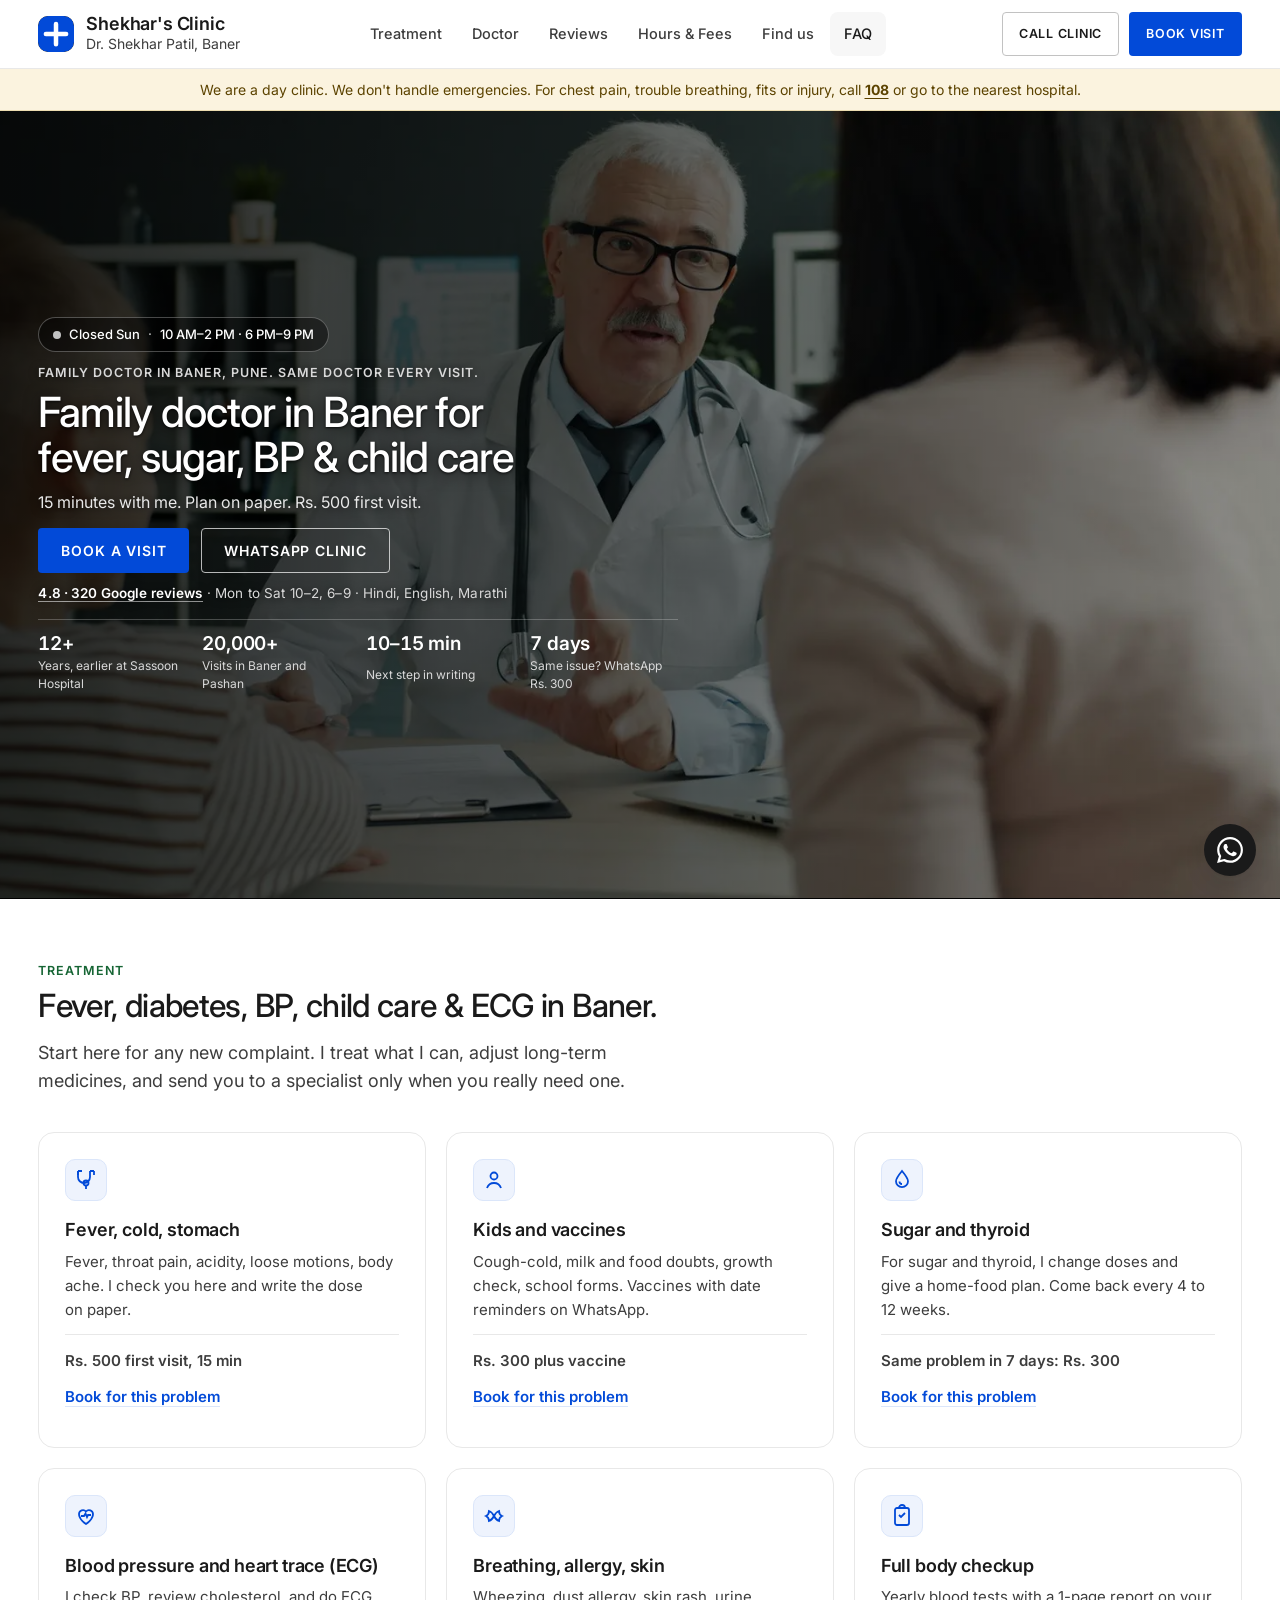
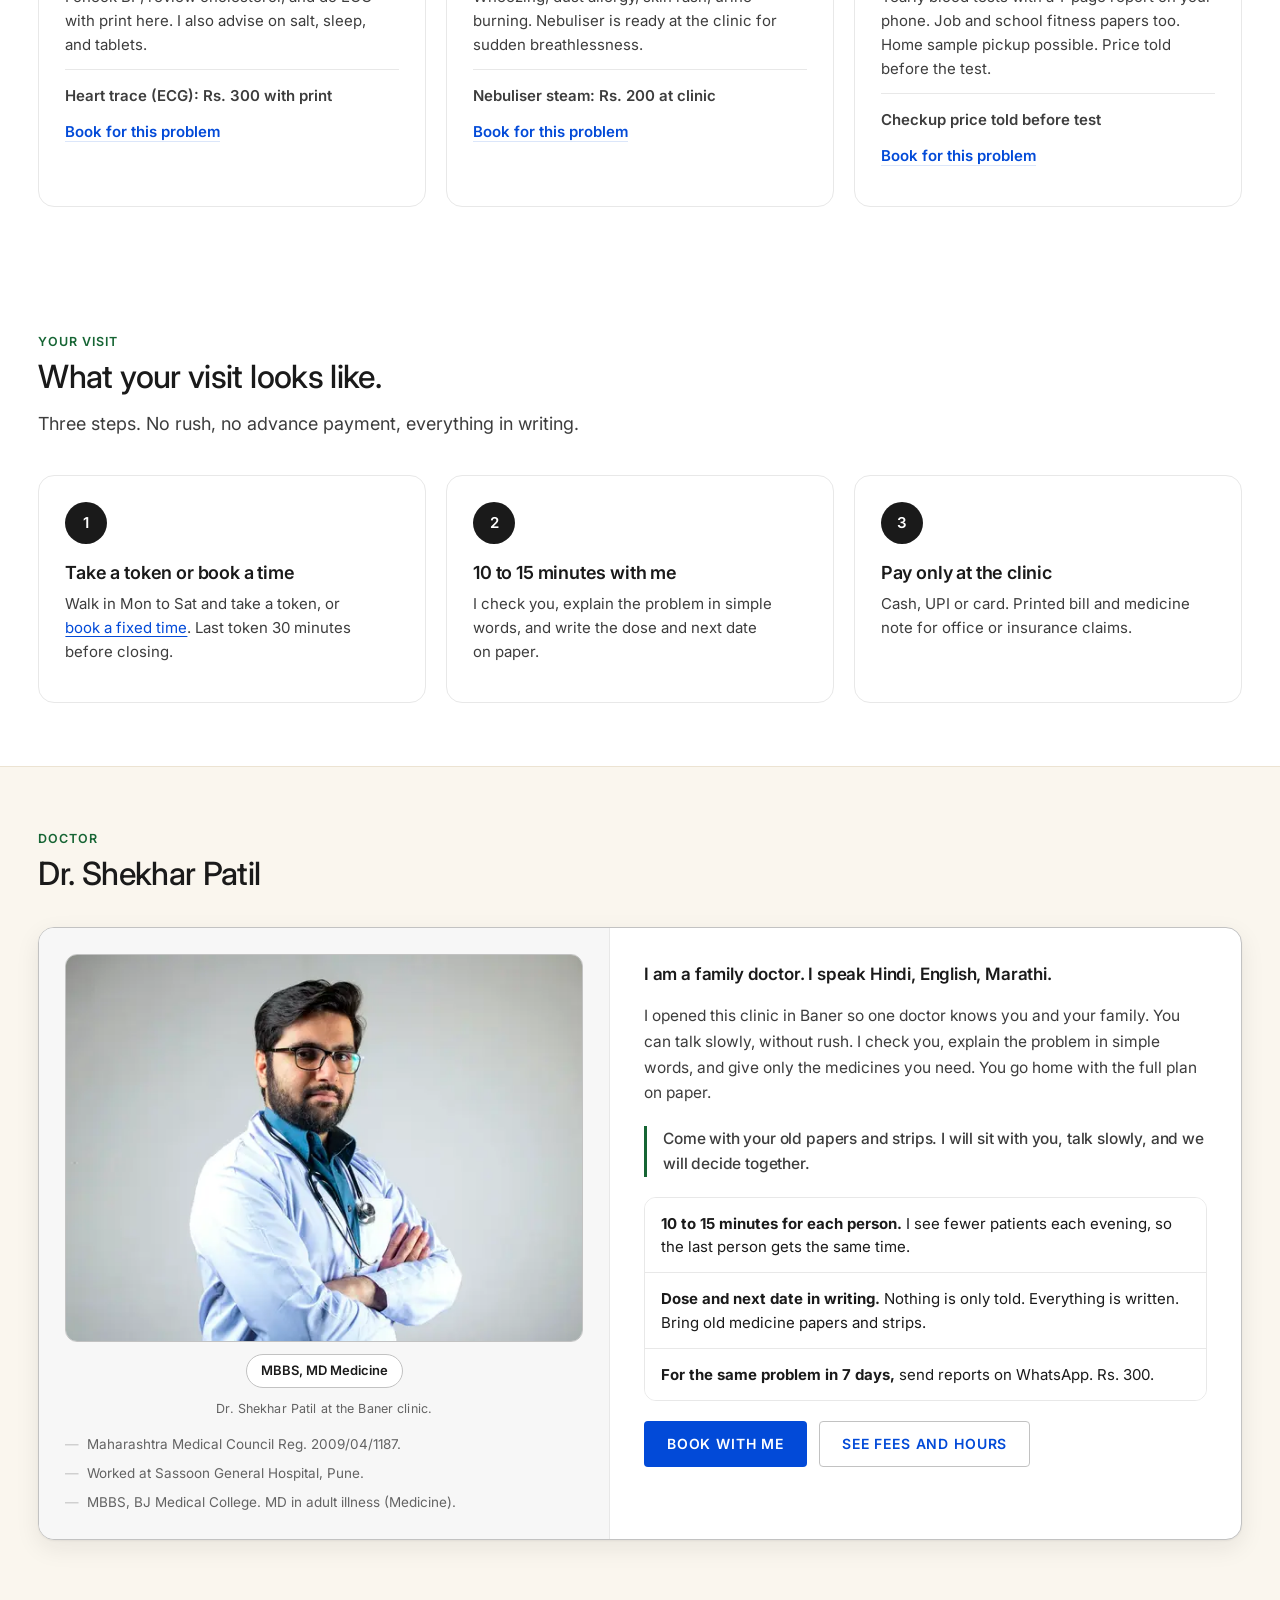
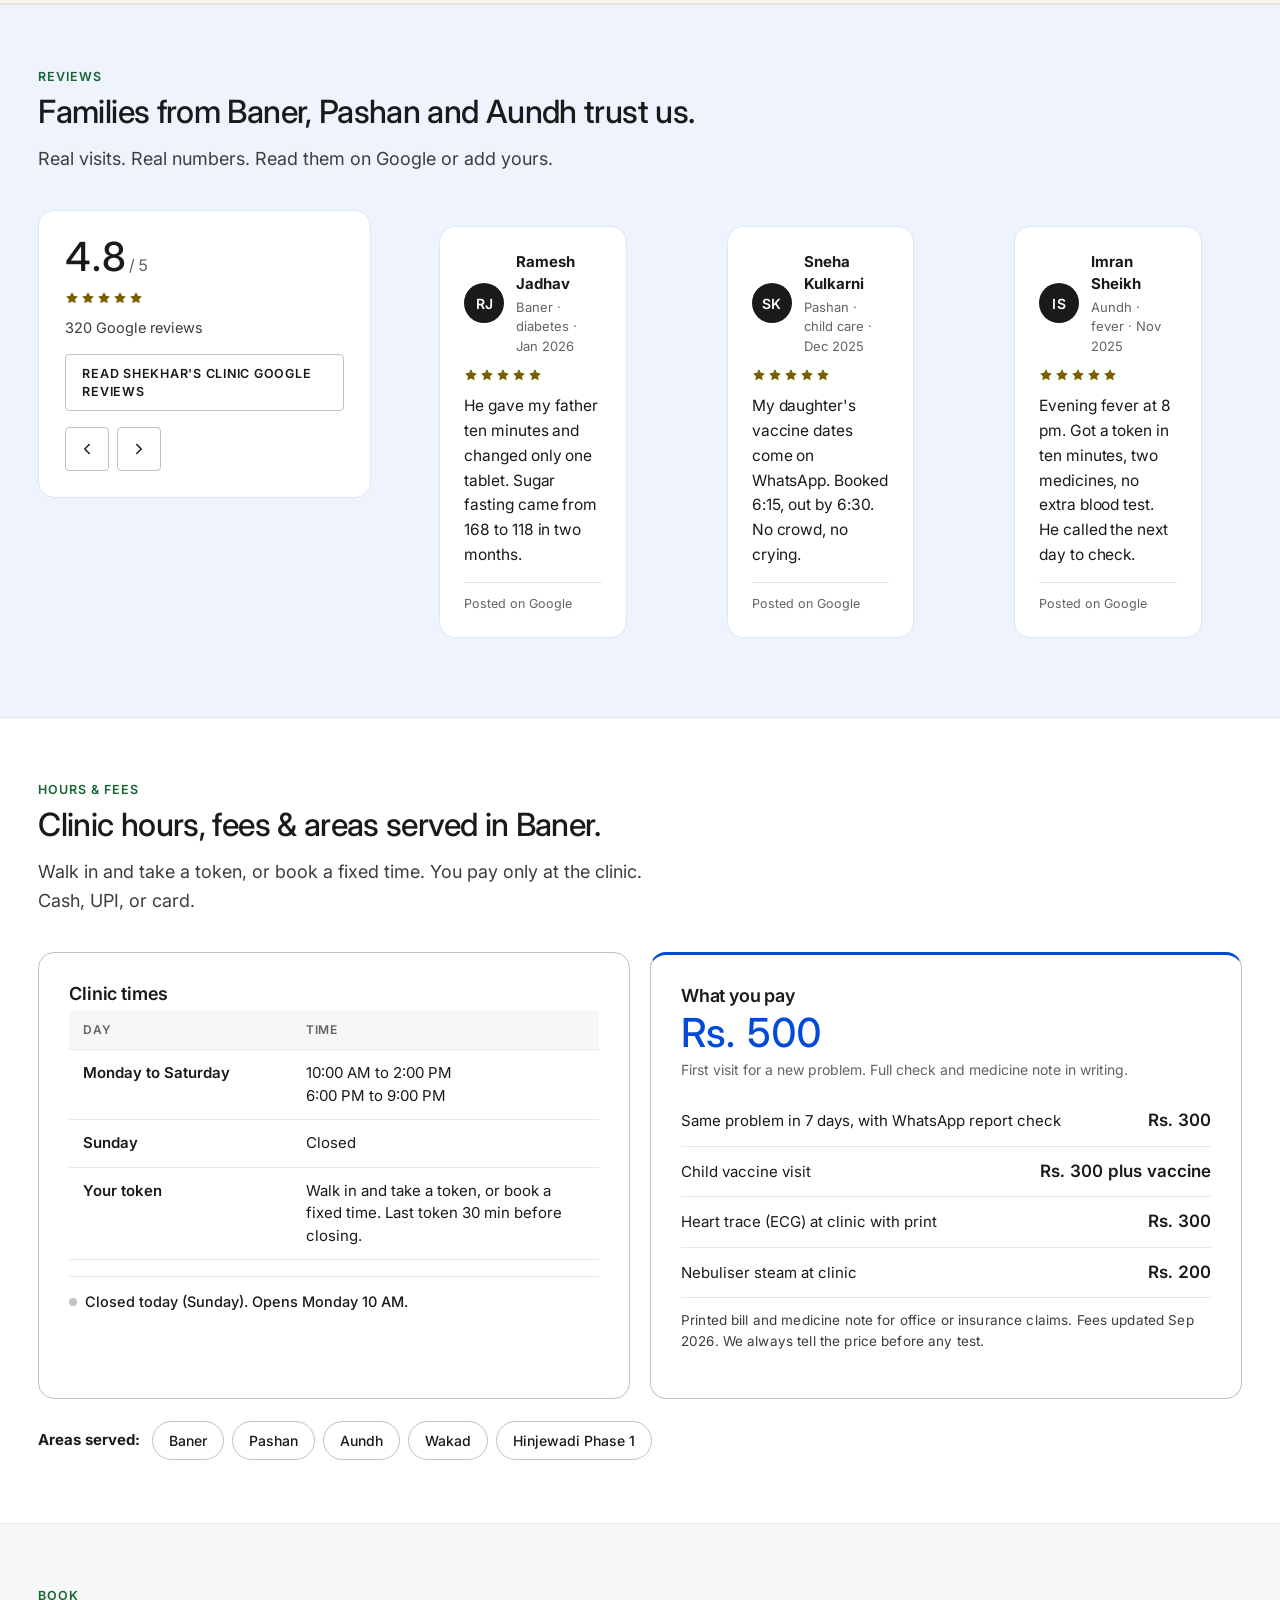
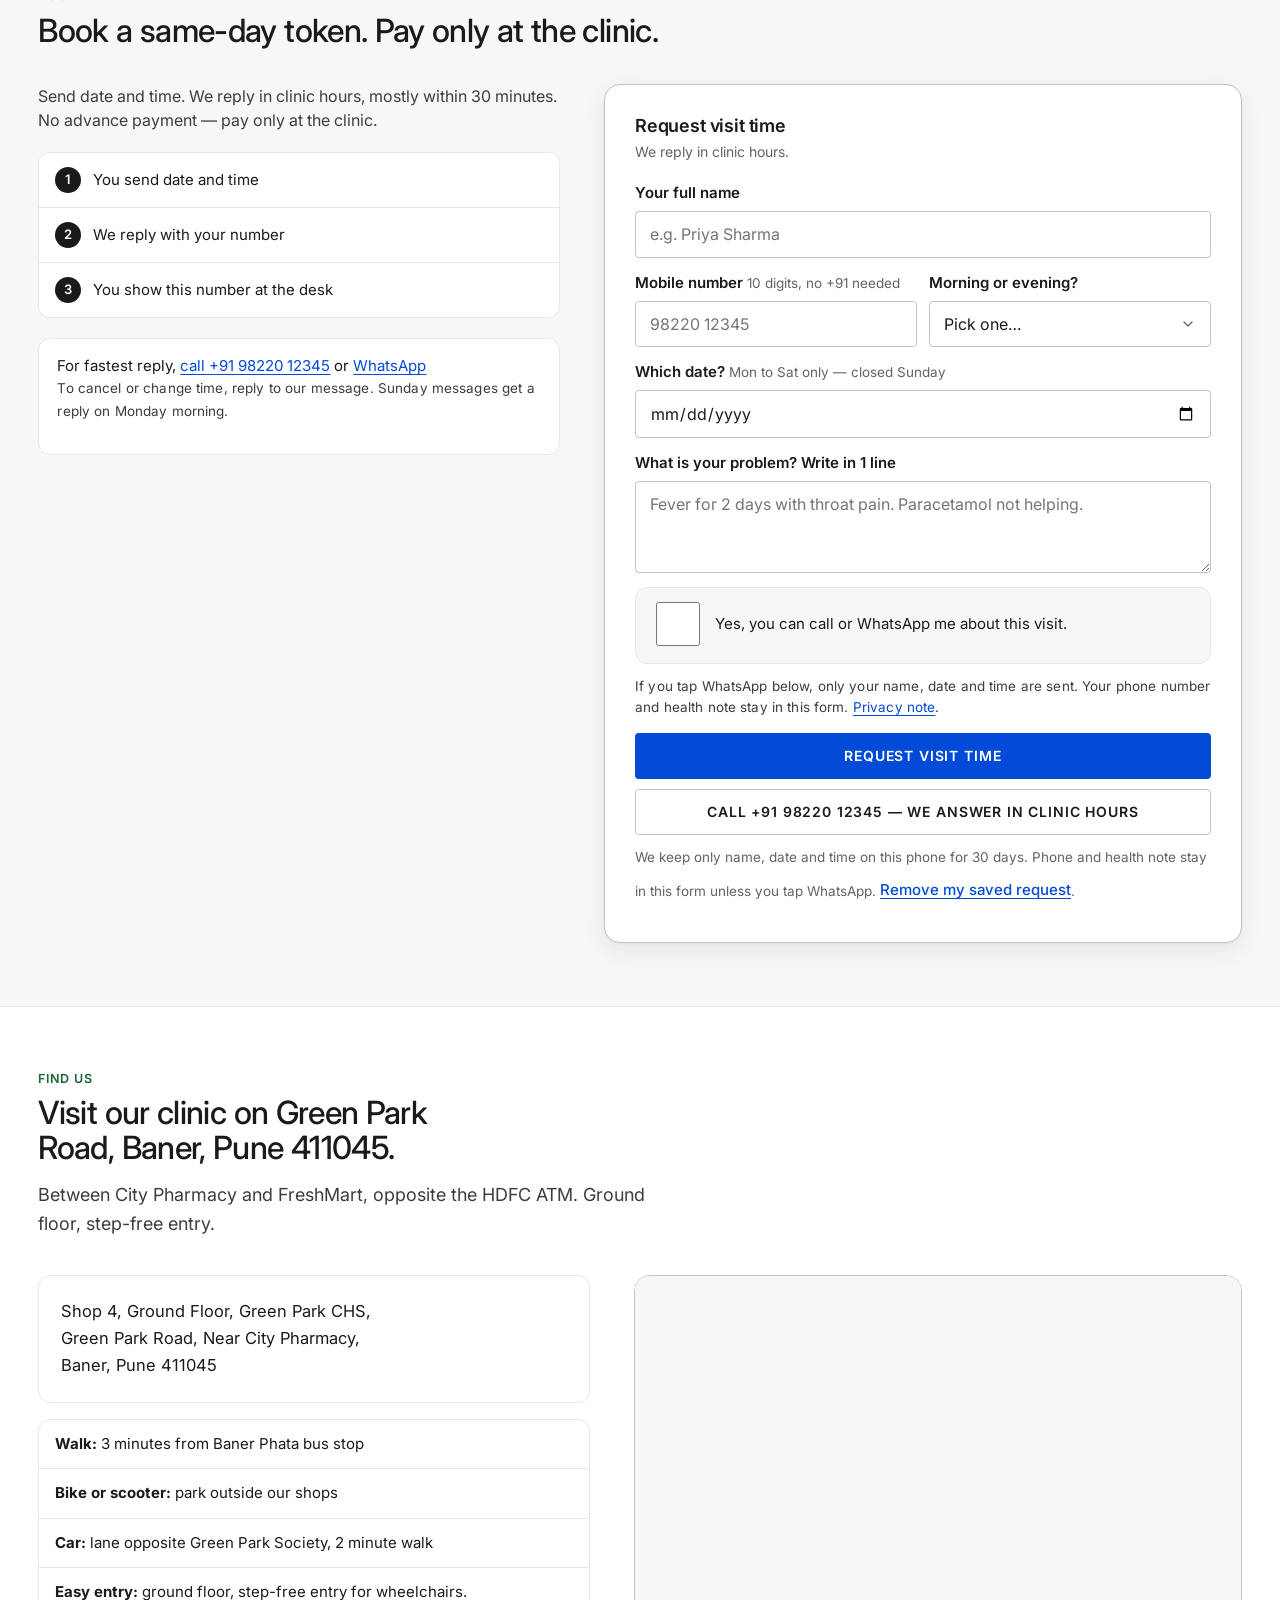
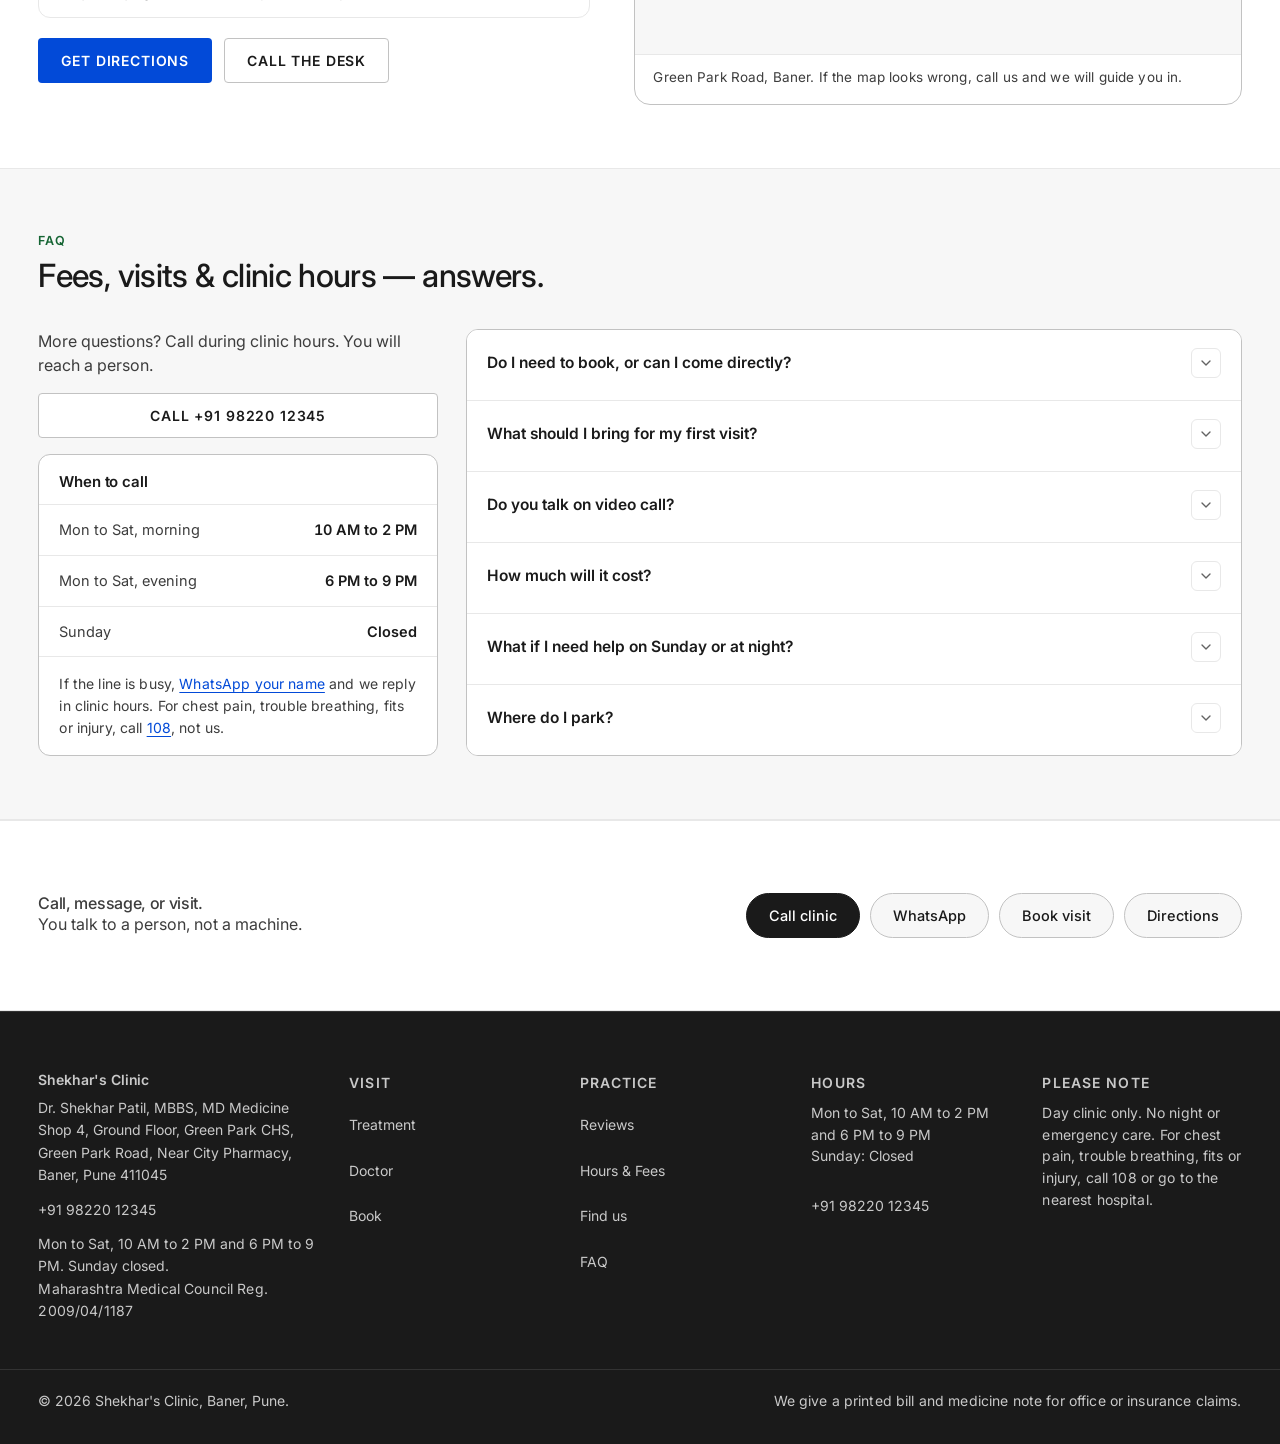
==== commit 8f7a7ae4: "Add files via upload" ====
--- a/index.html
+++ b/index.html
@@ -1,5 +1,6 @@
-<!DOCTYPE html><html lang="en"> <head><meta charset="UTF-8"><meta name="viewport" content="width=device-width, initial-scale=1.0, viewport-fit=cover"><title>Family Doctor in Baner, Pune | Shekhar&#39;s Clinic — Dr. Shekhar Patil</title><meta name="description" content="Family doctor in Baner, Pune for fever, child care, diabetes, BP and ECG. Mon to Sat 10 AM–2 PM, 6–9 PM. Same doctor every visit. Book a same-day token."><meta name="robots" content="index, follow, max-image-preview:large"><meta name="author" content="Dr. Shekhar Patil"><meta name="theme-color" content="#024ad8"><meta name="geo.region" content="IN-MH"><meta name="geo.placename" content="Baner, Pune, Maharashtra"><meta name="geo.position" content="18.5593;73.7790"><meta name="ICBM" content="18.5593, 73.7790"><link rel="canonical" href="https://shekharsclinic.in/"><meta property="og:type" content="website"><meta property="og:site_name" content="Shekhar's Clinic"><meta property="og:locale" content="en_IN"><meta property="og:url" content="https://shekharsclinic.in/"><meta property="og:title" content="Family Doctor in Baner, Pune | Shekhar's Clinic — Dr. Shekhar Patil"><meta property="og:description" content="Family doctor in Baner, Pune for fever, child care, diabetes, BP and ECG. Mon to Sat 10 AM–2 PM, 6–9 PM. Same doctor every visit. Book a same-day token."><meta property="og:image" content="https://shekharsclinic.in/og-cover.jpg"><meta property="og:image:width" content="1200"><meta property="og:image:height" content="630"><meta property="og:image:alt" content="Shekhar's Clinic, Dr. Shekhar Patil, family doctor in Baner, Pune"><meta name="twitter:card" content="summary_large_image"><meta name="twitter:title" content="Family Doctor in Baner, Pune | Shekhar's Clinic — Dr. Shekhar Patil"><meta name="twitter:description" content="Family doctor in Baner, Pune for fever, child care, diabetes, BP and ECG. Mon to Sat 10 AM–2 PM, 6–9 PM. Same doctor every visit. Book a same-day token."><meta name="twitter:image" content="https://shekharsclinic.in/og-cover.jpg"><meta name="twitter:image:alt" content="Shekhar's Clinic, Dr. Shekhar Patil, family doctor in Baner, Pune"><link rel="preconnect" href="https://fonts.googleapis.com"><link rel="preconnect" href="https://fonts.gstatic.com" crossorigin><link href="https://fonts.googleapis.com/css2?family=Inter:wght@400;500;600;700&display=swap" rel="stylesheet"><link rel="icon" type="image/svg+xml" href="/favicon.svg"><link rel="icon" href="/favicon.ico" sizes="any"><link rel="apple-touch-icon" href="/apple-touch-icon.png"><noscript><style>.reveal{opacity:1 !important;transform:none !important}.review-card{display:block !important}.acc-panel[hidden]{display:block !important}.acc-panel > p{padding-bottom:18px !important}.mobile-menu{display:none !important}#revPrev,#revNext,.review-dots{display:none !important}@media(max-width:1023px){.nav-links{display:flex !important;flex-wrap:wrap;gap:0}.nav-toggle{display:none !important}}</style></noscript><script type="application/ld+json">{"@context":"https://schema.org","@graph":[{"@type":"MedicalClinic","@id":"https://shekharsclinic.in/#clinic","name":"Shekhar's Clinic","url":"https://shekharsclinic.in/","image":"https://shekharsclinic.in/og-cover.jpg","description":"Family doctor clinic by Dr. Shekhar Patil, MBBS MD Medicine, in Baner, Pune. Fever, child care, diabetes, blood pressure, ECG with print.","address":{"@type":"PostalAddress","streetAddress":"Shop 4, Ground Floor, Green Park CHS, Green Park Road, Near City Pharmacy","addressLocality":"Pune","addressRegion":"Maharashtra","postalCode":"411045","addressCountry":"IN"},"geo":{"@type":"GeoCoordinates","latitude":18.5593,"longitude":73.779},"telephone":"+919822012345","medicalSpecialty":"PrimaryCare","priceRange":"INR 300 - INR 500","currenciesAccepted":"INR","paymentAccepted":["Cash","UPI","Credit Card"],"availableLanguage":["Hindi","English","Marathi"],"isAcceptingNewPatients":true,"areaServed":["Baner","Pashan","Aundh","Wakad","Hinjewadi Phase 1"],"hasMap":"https://maps.google.com/?q=Green+Park+Road+Baner+Pune","openingHoursSpecification":[{"@type":"OpeningHoursSpecification","dayOfWeek":["Monday","Tuesday","Wednesday","Thursday","Friday","Saturday"],"opens":"10:00","closes":"14:00"},{"@type":"OpeningHoursSpecification","dayOfWeek":["Monday","Tuesday","Wednesday","Thursday","Friday","Saturday"],"opens":"18:00","closes":"21:00"}]},{"@type":"Physician","@id":"https://shekharsclinic.in/#doctor","name":"Dr. Shekhar Patil","medicalSpecialty":"PrimaryCare","credential":["MBBS, BJ Medical College","MD Medicine"],"address":{"@type":"PostalAddress","streetAddress":"Shop 4, Ground Floor, Green Park CHS, Green Park Road, Near City Pharmacy","addressLocality":"Pune","addressRegion":"Maharashtra","postalCode":"411045","addressCountry":"IN"},"telephone":"+919822012345","availableLanguage":["Hindi","English","Marathi"],"worksFor":{"@id":"https://shekharsclinic.in/#clinic"}},{"@type":"FAQPage","mainEntity":[{"@type":"Question","name":"Do I need to book, or can I come directly?","acceptedAnswer":{"@type":"Answer","text":"Both are fine. Walk in and take a token for today, or book a time and wait only 5 to 10 minutes."}},{"@type":"Question","name":"What should I bring for my first visit?","acceptedAnswer":{"@type":"Answer","text":"Bring old medicine papers, recent blood test reports, and the strips of tablets you take now. For kids, bring the vaccine book."}},{"@type":"Question","name":"Do you talk on video call?","acceptedAnswer":{"@type":"Answer","text":"Yes, for follow-ups and small illness after you send reports on WhatsApp. For first-time chest pain, trouble breathing, or swelling, you need to come to the clinic."}},{"@type":"Question","name":"How much will it cost?","acceptedAnswer":{"@type":"Answer","text":"Rs. 500 for a new problem. Rs. 300 for the same problem within 7 days, with WhatsApp report check. Heart trace (ECG) Rs. 300. We tell the price before any test."}},{"@type":"Question","name":"What if I need help on Sunday or at night?","acceptedAnswer":{"@type":"Answer","text":"We are closed on Sunday. If you are an old patient, WhatsApp us for advice. For chest pain, trouble breathing, fits or injury, call 108 or go to hospital."}},{"@type":"Question","name":"Where do I park?","acceptedAnswer":{"@type":"Answer","text":"Bikes and scooters can stop outside our shops. Cars can park in the lane opposite Green Park Society, a 2 minute walk. A guard is on duty 6 to 9 PM."}}]}]}</script><!-- OWNER NOTE (not visible to patients): all phone/review/maps/MMC/fees live in src/config/clinic.ts. Replace placeholders there once. Verify geo lat/lng (currently approx Baner 18.5593,73.7790) with your GBP pin. Add public/og-cover.jpg (1200x630 clinic photo) and public/doctor.jpg (4:3, min 1280px) to finish launch. Keep the same name/address/phone everywhere for local ranking. --><link rel="stylesheet" href="/_astro/ClinicLayout.JuWQquQH.css"></head> <body>  <a class="skip-link" href="#main">Skip to main content</a> <header class="nav-bar" id="siteHeader"> <div class="container nav-inner"> <a href="#home" class="brand" aria-label="Shekhar's Clinic home"> <span class="brand-mark" aria-hidden="true"><img src="/favicon.svg" alt="" width="36" height="36" loading="eager" fetchpriority="high"></span> <span class="brand-text">Shekhar's <em>Clinic</em><small>Dr. Shekhar Patil, Baner</small></span> </a> <nav class="nav-links" id="navLinks" aria-label="Primary"> <a href="#services">Treatment</a> <a href="#doctor">Doctor</a> <a href="#reviews">Reviews</a> <a href="#timings">Hours &amp; Fees</a> <a href="#find">Find us</a> <a href="#faq">FAQ</a> </nav> <div class="nav-actions"> <a class="btn btn-outline-ink btn-sm" href="tel:+919822012345">Call clinic</a> <a class="btn btn-primary btn-sm" href="#book">Book visit</a> <button class="nav-toggle" id="navToggle" aria-expanded="false" aria-controls="mobileMenu" aria-label="Open menu"> <span aria-hidden="true"></span><span aria-hidden="true"></span><span aria-hidden="true"></span> </button> </div> </div> <div class="mobile-menu" id="mobileMenu" hidden> <a href="#services">Treatment</a> <a href="#doctor">Doctor</a> <a href="#reviews">Reviews</a> <a href="#timings">Hours &amp; Fees</a> <a href="#find">Find us</a> <a href="#book" class="btn btn-primary">Book visit</a> </div> </header> <div class="emergency-strip"> <p>We are a day clinic. We don't handle emergencies. For chest pain, trouble breathing, fits or injury, call <a href="tel:108">108</a> or go to the nearest hospital.</p> </div> <main id="main" tabindex="-1"> <section class="hero-image" id="home" data-od-id="hero"> <img class="hero-bg" src="/hero-care.jpg" alt="Doctor talking with a mother and child in a clinic office" width="1920" height="1080" loading="eager" fetchpriority="high" decoding="async"> <div class="hero-shade" aria-hidden="true"></div> <div class="container hero-frame"> <div class="hero-copy"> <p class="hero-pill"><span class="dot dot-open" aria-hidden="true"></span><span id="heroOpenBadge">Mon to Sat</span><span aria-hidden="true">·</span><span id="nextSlot">Mon to Sat, 10 AM to 2 PM and 6 PM to 9 PM. Sunday closed.</span></p> <p class="hero-eyebrow hero-eyebrow-light">Family doctor in Baner, Pune. Same doctor every visit.</p> <h1>Family doctor in Baner for fever, sugar, BP & child care</h1> <p class="hero-sub">15 minutes with me. Plan on paper. Rs. 500 first visit.</p> <div class="hero-ctas"> <a href="#book" class="btn btn-primary">Book a visit</a> <a href="https://wa.me/919822012345?text=Hello%20Shekhar%27s%20Clinic%2C%20I%20want%20an%20appointment" class="btn btn-outline-white" target="_blank" rel="noopener" referrerpolicy="no-referrer">WhatsApp clinic</a> </div> <p class="hero-meta"><a href="https://maps.google.com/?q=Shekhar%27s+Clinic+Baner+Pune" target="_blank" rel="noopener" referrerpolicy="no-referrer" aria-label="Read Shekhar's Clinic Google reviews"><span class="sr-only">Rated 4.8 out of 5:</span>4.8 · 320 Google reviews</a><span aria-hidden="true"> · </span>Mon to Sat 10–2, 6–9<span aria-hidden="true"> · </span>Hindi, English, Marathi</p> <ul class="hero-stats" aria-label="Practice at a glance"> <li><strong>12+</strong><span>Years, earlier at Sassoon Hospital</span></li> <li><strong>20,000+</strong><span>Visits in Baner and Pashan</span></li> <li><strong>10–15 min</strong><span>Next step in writing</span></li> <li><strong>7 days</strong><span>Same issue? WhatsApp Rs. 300</span></li> </ul> </div> </div> </section> <section class="section" id="services" data-od-id="features"> <div class="container"> <div class="section-head"> <p class="section-eyebrow">Treatment</p> <h2>Fever, diabetes, BP, child care & ECG in Baner.</h2> <p class="section-lead">Start here for any new complaint. I treat what I can, adjust long-term medicines, and send you to a specialist only when you really need one.</p> </div> <div class="card-grid reveal-group"> <article class="feature-card reveal"> <span class="icon-tile" aria-hidden="true"><svg width="24" height="24" viewBox="0 0 24 24" fill="none" stroke="currentColor" stroke-width="1.8"><path d="M4 3v6a6 6 0 0 0 12 0V3"></path><path d="M4 3h4M16 3h4M4 3v4M20 3v4"></path><circle cx="12" cy="15" r="2.5"></circle><path d="M12 17.5V21"></path></svg></span> <h3>Fever, cold, stomach</h3> <p>Fever, throat pain, acidity, loose motions, body ache. I check you here and write the dose on paper.</p> <p class="fee-line">Rs. 500 first visit, 15 min</p> <p class="service-book"><a href="#book" data-book-reason="Fever, cold or stomach problem.">Book for this problem</a></p> </article> <article class="feature-card reveal"> <span class="icon-tile" aria-hidden="true"><svg width="24" height="24" viewBox="0 0 24 24" fill="none" stroke="currentColor" stroke-width="1.8"><circle cx="12" cy="8" r="3.5"></circle><path d="M5 20c1.2-3.4 3.9-5 7-5s5.8 1.6 7 5"></path></svg></span> <h3>Kids and vaccines</h3> <p>Cough-cold, milk and food doubts, growth check, school forms. Vaccines with date reminders on WhatsApp.</p> <p class="fee-line">Rs. 300 plus vaccine</p> <p class="service-book"><a href="#book" data-book-reason="Child cough, cold or vaccine visit.">Book for this problem</a></p> </article> <article class="feature-card reveal"> <span class="icon-tile" aria-hidden="true"><svg width="24" height="24" viewBox="0 0 24 24" fill="none" stroke="currentColor" stroke-width="1.8"><path d="M12 3c3.5 4.2 6 7.3 6 10.2A6 6 0 0 1 6 13.2C6 10.3 8.5 7.2 12 3z"></path><path d="M9.5 13.5a2.5 2.5 0 0 0 2.5 2.5"></path></svg></span> <h3>Sugar and thyroid</h3> <p>For sugar and thyroid, I change doses and give a home-food plan. Come back every 4 to 12 weeks.</p> <p class="fee-line">Same problem in 7 days: Rs. 300</p> <p class="service-book"><a href="#book" data-book-reason="Sugar or thyroid follow-up.">Book for this problem</a></p> </article> <article class="feature-card reveal"> <span class="icon-tile" aria-hidden="true"><svg width="24" height="24" viewBox="0 0 24 24" fill="none" stroke="currentColor" stroke-width="1.8"><path d="M12 20s-7-4.6-7-10a4 4 0 0 1 7-2.5A4 4 0 0 1 19 10c0 5.4-7 10-7 10z"></path><path d="M7 12h3l1.5-2.5L13 13l1-2h3"></path></svg></span> <h3>Blood pressure and heart trace (ECG)</h3> <p>I check BP, review cholesterol, and do ECG with print here. I also advise on salt, sleep, and tablets.</p> <p class="fee-line">Heart trace (ECG): Rs. 300 with print</p> <p class="service-book"><a href="#book" data-book-reason="BP check or heart trace (ECG).">Book for this problem</a></p> </article> <article class="feature-card reveal"> <span class="icon-tile" aria-hidden="true"><svg width="24" height="24" viewBox="0 0 24 24" fill="none" stroke="currentColor" stroke-width="1.8"><path d="M4 12c2-1 3-3 3-5 3 1 4 3 5 5 1-2 2-4 5-5 0 2 1 4 3 5-2 1-3 3-3 5-3-1-4-3-5-5-1 2-2 4-5 5 0-2-1-4-3-5z"></path></svg></span> <h3>Breathing, allergy, skin</h3> <p>Wheezing, dust allergy, skin rash, urine burning. Nebuliser is ready at the clinic for sudden breathlessness.</p> <p class="fee-line">Nebuliser steam: Rs. 200 at clinic</p> <p class="service-book"><a href="#book" data-book-reason="Breathing, allergy or skin problem.">Book for this problem</a></p> </article> <article class="feature-card reveal"> <span class="icon-tile" aria-hidden="true"><svg width="24" height="24" viewBox="0 0 24 24" fill="none" stroke="currentColor" stroke-width="1.8"><rect x="5" y="4" width="14" height="17" rx="2"></rect><path d="M9 4a3 3 0 0 1 6 0M9 11l2 2 4-4"></path></svg></span> <h3>Full body checkup</h3> <p>Yearly blood tests with a 1-page report on your phone. Job and school fitness papers too. Home sample pickup possible. Price told before the test.</p> <p class="fee-line">Checkup price told before test</p> <p class="service-book"><a href="#book" data-book-reason="Full body checkup.">Book for this problem</a></p> </article> </div> </div> </section> <section class="section" id="visit" data-od-id="visit-flow"> <div class="container"> <div class="section-head"> <p class="section-eyebrow">Your visit</p> <h2>What your visit looks like.</h2> <p class="section-lead">Three steps. No rush, no advance payment, everything in writing.</p> </div> <div class="card-grid reveal-group"> <article class="feature-card reveal"> <span class="step-no" aria-hidden="true">1</span> <h3>Take a token or book a time</h3> <p>Walk in Mon to Sat and take a token, or <a href="#book">book a fixed time</a>. Last token 30 minutes before closing.</p> </article> <article class="feature-card reveal"> <span class="step-no" aria-hidden="true">2</span> <h3>10 to 15 minutes with me</h3> <p>I check you, explain the problem in simple words, and write the dose and next date on paper.</p> </article> <article class="feature-card reveal"> <span class="step-no" aria-hidden="true">3</span> <h3>Pay only at the clinic</h3> <p>Cash, UPI or card. Printed bill and medicine note for office or insurance claims.</p> </article> </div> </div> </section> <section class="section band-sand" id="doctor" data-od-id="doctor"> <div class="container"> <div class="section-head"> <p class="section-eyebrow">Doctor</p> <h2>Dr. Shekhar Patil</h2> </div> <div class="doctor-feature reveal"> <div class="photo-frame"> <img src="/doctor.jpg" alt="Dr. Shekhar Patil, family doctor at Shekhar's Clinic Baner, Pune" width="1280" height="853" loading="lazy" decoding="async" data-doctor-photo> <span class="photo-mono" aria-hidden="true" hidden>SP</span> <span class="photo-badge">MBBS, MD Medicine</span> <p class="photo-cap">Dr. Shekhar Patil at the Baner clinic.</p> <ul class="doctor-points"> <li>Maharashtra Medical Council Reg. 2009/04/1187.</li> <li>Worked at Sassoon General Hospital, Pune.</li> <li>MBBS, BJ Medical College. MD in adult illness (Medicine).</li> </ul> </div> <div class="doctor-copy"> <h3 class="doctor-title">I am a family doctor. I speak Hindi, English, Marathi.</h3> <p>I opened this clinic in Baner so one doctor knows you and your family. You can talk slowly, without rush. I check you, explain the problem in simple words, and give only the medicines you need. You go home with the full plan on paper.</p> <p class="doctor-quote">Come with your old papers and strips. I will sit with you, talk slowly, and we will decide together.</p> <ul class="check-list"> <li><strong>10 to 15 minutes for each person.</strong> I see fewer patients each evening, so the last person gets the same time.</li> <li><strong>Dose and next date in writing.</strong> Nothing is only told. Everything is written. Bring old medicine papers and strips.</li> <li><strong>For the same problem in 7 days,</strong> send reports on WhatsApp. Rs. 300.</li> </ul> <div class="doctor-ctas"> <a href="#book" class="btn btn-primary">Book with me</a> <a href="#timings" class="btn btn-outline">See fees and hours</a> </div> </div> </div> </div> </section> <section class="section band-trust" id="reviews" data-od-id="social-proof"> <div class="container"> <div class="section-head"> <p class="section-eyebrow">Reviews</p> <h2>Families from Baner, Pashan and Aundh trust us.</h2> <p class="section-lead">Real visits. Real numbers. Read them on Google or add yours.</p> </div> <div class="review-layout"> <aside class="review-summary reveal" aria-label="Overall rating"> <p class="rating-big">4.8<span aria-hidden="true"> / 5</span></p> <span class="star-row" aria-hidden="true"><svg viewBox="0 0 20 20" fill="currentColor"><path d="M10 1.5l2.6 5.3 5.9.9-4.2 4.1 1 5.8L10 14.9l-5.3 2.7 1-5.8L1.5 7.7l5.9-.9z"></path></svg><svg viewBox="0 0 20 20" fill="currentColor"><path d="M10 1.5l2.6 5.3 5.9.9-4.2 4.1 1 5.8L10 14.9l-5.3 2.7 1-5.8L1.5 7.7l5.9-.9z"></path></svg><svg viewBox="0 0 20 20" fill="currentColor"><path d="M10 1.5l2.6 5.3 5.9.9-4.2 4.1 1 5.8L10 14.9l-5.3 2.7 1-5.8L1.5 7.7l5.9-.9z"></path></svg><svg viewBox="0 0 20 20" fill="currentColor"><path d="M10 1.5l2.6 5.3 5.9.9-4.2 4.1 1 5.8L10 14.9l-5.3 2.7 1-5.8L1.5 7.7l5.9-.9z"></path></svg><svg viewBox="0 0 20 20" fill="currentColor"><path d="M10 1.5l2.6 5.3 5.9.9-4.2 4.1 1 5.8L10 14.9l-5.3 2.7 1-5.8L1.5 7.7l5.9-.9z"></path></svg></span> <p class="rating-sub"><span class="sr-only">Rated 4.8 out of 5:</span>320 Google reviews</p> <a class="btn btn-outline-ink btn-sm btn-block" href="https://maps.google.com/?q=Shekhar%27s+Clinic+Baner+Pune" target="_blank" rel="noopener" referrerpolicy="no-referrer">Read Shekhar's Clinic Google reviews</a> <div class="slider-controls"> <button class="icon-btn" id="revPrev" aria-label="Previous review" aria-controls="reviewTrack"><svg width="18" height="18" viewBox="0 0 24 24" fill="none" stroke="currentColor" stroke-width="2" stroke-linecap="round" stroke-linejoin="round" aria-hidden="true"><path d="M15 18l-6-6 6-6"></path></svg></button> <button class="icon-btn" id="revNext" aria-label="Next review" aria-controls="reviewTrack"><svg width="18" height="18" viewBox="0 0 24 24" fill="none" stroke="currentColor" stroke-width="2" stroke-linecap="round" stroke-linejoin="round" aria-hidden="true"><path d="M9 6l6 6-6 6"></path></svg></button> </div> </aside> <div class="review-track reveal-group" id="reviewTrack" role="region" aria-roledescription="carousel" aria-label="Patient reviews"> <figure class="review-card is-active reveal"> <div class="review-top"> <span class="avatar" aria-hidden="true">RJ</span> <div><strong>Ramesh Jadhav</strong><span>Baner · diabetes · Jan 2026</span></div> </div> <span class="star-row" aria-hidden="true"><svg viewBox="0 0 20 20" fill="currentColor"><path d="M10 1.5l2.6 5.3 5.9.9-4.2 4.1 1 5.8L10 14.9l-5.3 2.7 1-5.8L1.5 7.7l5.9-.9z"></path></svg><svg viewBox="0 0 20 20" fill="currentColor"><path d="M10 1.5l2.6 5.3 5.9.9-4.2 4.1 1 5.8L10 14.9l-5.3 2.7 1-5.8L1.5 7.7l5.9-.9z"></path></svg><svg viewBox="0 0 20 20" fill="currentColor"><path d="M10 1.5l2.6 5.3 5.9.9-4.2 4.1 1 5.8L10 14.9l-5.3 2.7 1-5.8L1.5 7.7l5.9-.9z"></path></svg><svg viewBox="0 0 20 20" fill="currentColor"><path d="M10 1.5l2.6 5.3 5.9.9-4.2 4.1 1 5.8L10 14.9l-5.3 2.7 1-5.8L1.5 7.7l5.9-.9z"></path></svg><svg viewBox="0 0 20 20" fill="currentColor"><path d="M10 1.5l2.6 5.3 5.9.9-4.2 4.1 1 5.8L10 14.9l-5.3 2.7 1-5.8L1.5 7.7l5.9-.9z"></path></svg></span><span class="sr-only">5 out of 5 stars.</span> <blockquote>He gave my father ten minutes and changed only one tablet. Sugar fasting came from 168 to 118 in two months.</blockquote> <figcaption>Posted on Google</figcaption> </figure> <figure class="review-card reveal"> <div class="review-top"> <span class="avatar" aria-hidden="true">SK</span> <div><strong>Sneha Kulkarni</strong><span>Pashan · child care · Dec 2025</span></div> </div> <span class="star-row" aria-hidden="true"><svg viewBox="0 0 20 20" fill="currentColor"><path d="M10 1.5l2.6 5.3 5.9.9-4.2 4.1 1 5.8L10 14.9l-5.3 2.7 1-5.8L1.5 7.7l5.9-.9z"></path></svg><svg viewBox="0 0 20 20" fill="currentColor"><path d="M10 1.5l2.6 5.3 5.9.9-4.2 4.1 1 5.8L10 14.9l-5.3 2.7 1-5.8L1.5 7.7l5.9-.9z"></path></svg><svg viewBox="0 0 20 20" fill="currentColor"><path d="M10 1.5l2.6 5.3 5.9.9-4.2 4.1 1 5.8L10 14.9l-5.3 2.7 1-5.8L1.5 7.7l5.9-.9z"></path></svg><svg viewBox="0 0 20 20" fill="currentColor"><path d="M10 1.5l2.6 5.3 5.9.9-4.2 4.1 1 5.8L10 14.9l-5.3 2.7 1-5.8L1.5 7.7l5.9-.9z"></path></svg><svg viewBox="0 0 20 20" fill="currentColor"><path d="M10 1.5l2.6 5.3 5.9.9-4.2 4.1 1 5.8L10 14.9l-5.3 2.7 1-5.8L1.5 7.7l5.9-.9z"></path></svg></span><span class="sr-only">5 out of 5 stars.</span> <blockquote>My daughter's vaccine dates come on WhatsApp. Booked 6:15, out by 6:30. No crowd, no crying.</blockquote> <figcaption>Posted on Google</figcaption> </figure> <figure class="review-card reveal"> <div class="review-top"> <span class="avatar" aria-hidden="true">IS</span> <div><strong>Imran Sheikh</strong><span>Aundh · fever · Nov 2025</span></div> </div> <span class="star-row" aria-hidden="true"><svg viewBox="0 0 20 20" fill="currentColor"><path d="M10 1.5l2.6 5.3 5.9.9-4.2 4.1 1 5.8L10 14.9l-5.3 2.7 1-5.8L1.5 7.7l5.9-.9z"></path></svg><svg viewBox="0 0 20 20" fill="currentColor"><path d="M10 1.5l2.6 5.3 5.9.9-4.2 4.1 1 5.8L10 14.9l-5.3 2.7 1-5.8L1.5 7.7l5.9-.9z"></path></svg><svg viewBox="0 0 20 20" fill="currentColor"><path d="M10 1.5l2.6 5.3 5.9.9-4.2 4.1 1 5.8L10 14.9l-5.3 2.7 1-5.8L1.5 7.7l5.9-.9z"></path></svg><svg viewBox="0 0 20 20" fill="currentColor"><path d="M10 1.5l2.6 5.3 5.9.9-4.2 4.1 1 5.8L10 14.9l-5.3 2.7 1-5.8L1.5 7.7l5.9-.9z"></path></svg><svg viewBox="0 0 20 20" fill="currentColor"><path d="M10 1.5l2.6 5.3 5.9.9-4.2 4.1 1 5.8L10 14.9l-5.3 2.7 1-5.8L1.5 7.7l5.9-.9z"></path></svg></span><span class="sr-only">5 out of 5 stars.</span> <blockquote>Evening fever at 8 pm. Got a token in ten minutes, two medicines, no extra blood test. He called the next day to check.</blockquote> <figcaption>Posted on Google</figcaption> </figure> </div> </div> <div class="review-dots" role="group" aria-label="Choose review"> <button type="button" aria-label="Show review 1" data-i="0" aria-pressed="true"></button> <button type="button" aria-label="Show review 2" data-i="1" aria-pressed="false"></button> <button type="button" aria-label="Show review 3" data-i="2" aria-pressed="false"></button> </div> <p class="sr-live" id="revLive" aria-live="polite"></p> </div> </section> <section class="section" id="timings" data-od-id="pricing"> <div class="container"> <div class="section-head"> <p class="section-eyebrow">Hours &amp; Fees</p> <h2>Clinic hours, fees & areas served in Baner.</h2> <p class="section-lead">Walk in and take a token, or book a fixed time. You pay only at the clinic. Cash, UPI, or card.</p> </div> <div class="tier-grid reveal-group"> <div class="pricing-card reveal"> <h3>Clinic times</h3> <table class="time-table"> <thead><tr><th scope="col">Day</th><th scope="col">Time</th></tr></thead> <tbody> <tr><th scope="row">Monday to Saturday</th><td><time datetime="Mo-Sa 10:00-14:00">10:00 AM to 2:00 PM</time><br><time datetime="Mo-Sa 18:00-21:00">6:00 PM to 9:00 PM</time></td></tr> <tr><th scope="row">Sunday</th><td>Closed</td></tr> <tr><th scope="row">Your token</th><td>Walk in and take a token, or book a fixed time. Last token 30 min before closing.</td></tr> </tbody> </table> <p class="live-line" role="status"><span class="dot" id="openDot2" aria-hidden="true"></span><span id="openStatus2">Mon to Sat, 10 AM to 2 PM and 6 PM to 9 PM. Sunday closed.</span></p> </div> <div class="pricing-card pricing-featured reveal"> <h3>What you pay</h3> <p class="price-stamp">Rs. 500</p> <p class="price-cap">First visit for a new problem. Full check and medicine note in writing.</p> <ul class="fee-list"> <li><span>Same problem in 7 days, with WhatsApp report check</span><strong>Rs. 300</strong></li> <li><span>Child vaccine visit</span><strong>Rs. 300 plus vaccine</strong></li> <li><span>Heart trace (ECG) at clinic with print</span><strong>Rs. 300</strong></li> <li><span>Nebuliser steam at clinic</span><strong>Rs. 200</strong></li> </ul> <p class="muted small">Printed bill and medicine note for office or insurance claims. Fees updated Jan 2026. We always tell the price before any test.</p> </div> </div> <div class="areas reveal"> <p><strong>Areas served:</strong></p> <ul> <li>Baner</li><li>Pashan</li><li>Aundh</li><li>Wakad</li><li>Hinjewadi Phase 1</li> </ul> </div> </div> </section> <section class="section band-cloud" id="book" data-od-id="booking-cta"> <div class="container"> <div class="section-head"> <p class="section-eyebrow">Book</p> <h2>Book a same-day token. Pay only at the clinic.</h2> </div> <div class="book-grid"> <div class="reveal"> <p class="muted">Send date and time. We reply in clinic hours, mostly within 30 minutes. No advance payment — pay only at the clinic.</p> <ol class="steps"> <li><strong>1</strong> You send date and time</li> <li><strong>2</strong> We reply with your number</li> <li><strong>3</strong> You show this number at the desk</li> </ol> <div class="contact-mini"> <p>For fastest reply, <a href="tel:+919822012345">call +91 98220 12345</a> or <a href="https://wa.me/919822012345?text=Hello%20Shekhar%27s%20Clinic%2C%20I%20have%20a%20question" target="_blank" rel="noopener" referrerpolicy="no-referrer">WhatsApp</a><br><span class="small muted">To cancel or change time, reply to our message. Sunday messages get a reply on Monday morning.</span></p> </div> <noscript><p class="contact-mini">Booking needs JavaScript. Please <a href="tel:+919822012345">call +91 98220 12345</a> or <a href="https://wa.me/919822012345?text=Hello%20Shekhar%27s%20Clinic%2C%20I%20want%20an%20appointment">WhatsApp us</a>. We reply in clinic hours.</p></noscript> </div> <div class="reveal"> <form class="form-card" id="bookForm" data-whatsapp="919822012345" novalidate> <h3>Request visit time</h3> <p class="form-sub">We reply in clinic hours.</p> <p class="form-summary" id="formSummary" aria-live="polite"></p> <div class="field"> <label for="fName">Your full name</label> <input class="text-input" id="fName" name="name" type="text" placeholder="e.g. Priya Sharma" autocomplete="name" aria-describedby="err-fName" required> <small class="error" id="err-fName" data-error-for="fName" role="alert" hidden>Please write your name.</small> </div> <div class="field-row"> <div class="field"> <label for="fPhone">Mobile number <span class="hint">10 digits, no +91 needed</span></label> <input class="text-input" id="fPhone" name="phone" type="tel" inputmode="numeric" placeholder="98220 12345" pattern="[6-9][0-9]{9}" maxlength="13" autocomplete="tel" title="10 digit Indian mobile starting with 6, 7, 8 or 9" aria-describedby="err-fPhone" required> <small class="error" id="err-fPhone" data-error-for="fPhone" role="alert" hidden>Please write a correct 10 digit mobile number.</small> </div> <div class="field"> <label for="fSlot">Morning or evening?</label> <select class="text-input" id="fSlot" name="slot" aria-describedby="err-fSlot" required> <option value="">Pick one…</option> <option value="morning">Morning (10 AM to 2 PM)</option> <option value="evening">Evening (6 PM to 9 PM)</option> </select> <small class="error" id="err-fSlot" data-error-for="fSlot" role="alert" hidden>Please pick morning or evening.</small> </div> </div> <div class="field"> <label for="fDate">Which date? <span class="hint">Mon to Sat only — closed Sunday</span></label> <input class="text-input" id="fDate" name="date" type="date" aria-describedby="err-fDate" required> <small class="error" id="err-fDate" data-error-for="fDate" role="alert" hidden>Please pick a Mon to Sat date in the next 30 days.</small> </div> <div class="field"> <label for="fReason">What is your problem? Write in 1 line</label> <textarea class="text-input" id="fReason" name="reason" rows="3" maxlength="500" placeholder="Fever for 2 days with throat pain. Paracetamol not helping." aria-describedby="err-fReason" required></textarea> <small class="error" id="err-fReason" data-error-for="fReason" role="alert" hidden>Please write 1 line about your problem.</small> </div> <div class="consent"> <input type="checkbox" id="fConsent" name="consent" value="yes" aria-describedby="err-fConsent" required> <label for="fConsent">Yes, you can call or WhatsApp me about this visit.</label> </div> <p class="small muted">If you tap WhatsApp below, only your name, date and time are sent. Your phone number and health note stay in this form. <a href="#privacy">Privacy note</a>.</p> <small class="error" id="err-fConsent" data-error-for="fConsent" role="alert" hidden>Please tick the box to say yes.</small> <button type="submit" class="btn btn-primary btn-block" id="bookBtn">Request visit time</button> <a class="btn btn-outline-ink btn-block form-call" href="tel:+919822012345">Call +91 98220 12345 — we answer in clinic hours</a> <p class="form-note" id="privacy">We keep only name, date and time on this phone for 30 days. Phone and health note stay in this form unless you tap WhatsApp. <button type="button" class="link-btn" id="eraseBtn">Remove my saved request</button>.</p> </form> <div class="form-card success-card" id="bookSuccess" hidden> <h3 tabindex="-1" id="bookSuccessTitle">Done! Your number is <span id="tokenNo">B-00</span></h3> <p id="successSummary"></p> <ol class="success-steps"> <li>Wait for our call or WhatsApp during clinic hours. We will give your final number.</li> <li>Show this number at the desk. Bring old medicine papers.</li> <li>Tap below only if you want to send your name, date and time on WhatsApp now.</li> </ol> <a class="btn btn-primary btn-block" id="waConfirmLink" href="https://wa.me/919822012345?text=Hello%20Shekhar%27s%20Clinic%2C%20I%20want%20an%20appointment" target="_blank" rel="noopener" referrerpolicy="no-referrer">Send on WhatsApp</a> </div> </div> </div> </div> </section> <section class="section" id="find" data-od-id="find-us"> <div class="container"> <div class="section-head"> <p class="section-eyebrow">Find us</p> <h2>Visit our clinic on Green Park Road, Baner, Pune 411045.</h2> <p class="section-lead">Between City Pharmacy and FreshMart, opposite the HDFC ATM. Ground floor, step-free entry.</p> </div> <div class="visit-grid"> <div class="reveal"> <address class="visit-address">
+<!DOCTYPE html><html lang="en"> <head><meta charset="UTF-8"><meta name="viewport" content="width=device-width, initial-scale=1.0, viewport-fit=cover"><title>Family Doctor in Baner, Pune | Shekhar&#39;s Clinic — Dr. Shekhar Patil</title><meta name="description" content="Family doctor in Baner, Pune for fever, child care, diabetes, BP and ECG. Mon to Sat 10 AM–2 PM, 6–9 PM. Same doctor every visit. Book a same-day token."><meta name="robots" content="index, follow, max-image-preview:large"><meta name="author" content="Dr. Shekhar Patil"><meta name="theme-color" content="#024ad8"><meta name="geo.region" content="IN-MH"><meta name="geo.placename" content="Baner, Pune, Maharashtra"><meta name="geo.position" content="18.5593;73.7790"><meta name="ICBM" content="18.5593, 73.7790"><link rel="canonical" href="https://shekharsclinic.in/"><meta property="og:type" content="website"><meta property="og:site_name" content="Shekhar's Clinic"><meta property="og:locale" content="en_IN"><meta property="og:url" content="https://shekharsclinic.in/"><meta property="og:title" content="Family Doctor in Baner, Pune | Shekhar's Clinic — Dr. Shekhar Patil"><meta property="og:description" content="Family doctor in Baner, Pune for fever, child care, diabetes, BP and ECG. Mon to Sat 10 AM–2 PM, 6–9 PM. Same doctor every visit. Book a same-day token."><meta property="og:image" content="https://shekharsclinic.in/og-cover.jpg"><meta property="og:image:width" content="1200"><meta property="og:image:height" content="630"><meta property="og:image:alt" content="Shekhar's Clinic, Dr. Shekhar Patil, family doctor in Baner, Pune"><meta name="twitter:card" content="summary_large_image"><meta name="twitter:title" content="Family Doctor in Baner, Pune | Shekhar's Clinic — Dr. Shekhar Patil"><meta name="twitter:description" content="Family doctor in Baner, Pune for fever, child care, diabetes, BP and ECG. Mon to Sat 10 AM–2 PM, 6–9 PM. Same doctor every visit. Book a same-day token."><meta name="twitter:image" content="https://shekharsclinic.in/og-cover.jpg"><meta name="twitter:image:alt" content="Shekhar's Clinic, Dr. Shekhar Patil, family doctor in Baner, Pune"><link rel="preconnect" href="https://fonts.googleapis.com"><link rel="preconnect" href="https://fonts.gstatic.com" crossorigin><link rel="dns-prefetch" href="https://maps.google.com"><link href="https://fonts.googleapis.com/css2?family=Inter:wght@400;500;600;700&display=swap" rel="stylesheet"><link rel="icon" type="image/svg+xml" href="/favicon.svg"><link rel="icon" href="/favicon.ico" sizes="any"><link rel="apple-touch-icon" href="/apple-touch-icon.png"><!-- Design system: base + tablet + desktop (>=768px). --><link rel="stylesheet" href="/_astro/clinic.BdCIxWPF.css"><!-- Phone layer: media-gated so its rules apply only below 768px.
+         Must stay after clinic.css so phone overrides win the cascade. --><link rel="stylesheet" href="/_astro/phone.DjvBhnuk.css" media="screen and (max-width: 767px)"><noscript><style>.reveal{opacity:1 !important;transform:none !important}.review-card{display:block !important}.acc-panel[hidden]{display:block !important}.acc-panel > p{padding-bottom:18px !important}.mobile-menu{display:none !important}#revPrev,#revNext,.review-dots{display:none !important}@media(max-width:1023px){.nav-links{display:flex !important;flex-wrap:wrap;gap:0}.nav-toggle{display:none !important}}</style></noscript><script type="application/ld+json">{"@context":"https://schema.org","@graph":[{"@type":"MedicalClinic","@id":"https://shekharsclinic.in/#clinic","name":"Shekhar's Clinic","url":"https://shekharsclinic.in/","image":"https://shekharsclinic.in/og-cover.jpg","description":"Family doctor clinic by Dr. Shekhar Patil, MBBS MD Medicine, in Baner, Pune. Fever, child care, diabetes, blood pressure, ECG with print.","address":{"@type":"PostalAddress","streetAddress":"Shop 4, Ground Floor, Green Park CHS, Green Park Road, Near City Pharmacy","addressLocality":"Pune","addressRegion":"Maharashtra","postalCode":"411045","addressCountry":"IN"},"geo":{"@type":"GeoCoordinates","latitude":18.5593,"longitude":73.779},"telephone":"+919822012345","medicalSpecialty":"PrimaryCare","priceRange":"INR 500","currenciesAccepted":"INR","paymentAccepted":["Cash","UPI","Credit Card"],"availableLanguage":["Hindi","English","Marathi"],"isAcceptingNewPatients":true,"areaServed":["Baner","Pashan","Aundh","Wakad","Hinjewadi Phase 1"],"hasMap":"https://maps.google.com/?q=Green+Park+Road+Baner+Pune","openingHoursSpecification":[{"@type":"OpeningHoursSpecification","dayOfWeek":["Monday","Tuesday","Wednesday","Thursday","Friday","Saturday"],"opens":"10:00","closes":"14:00"},{"@type":"OpeningHoursSpecification","dayOfWeek":["Monday","Tuesday","Wednesday","Thursday","Friday","Saturday"],"opens":"18:00","closes":"21:00"}]},{"@type":"Physician","@id":"https://shekharsclinic.in/#doctor","name":"Dr. Shekhar Patil","medicalSpecialty":"PrimaryCare","credential":["MBBS, BJ Medical College","MD Medicine"],"address":{"@type":"PostalAddress","streetAddress":"Shop 4, Ground Floor, Green Park CHS, Green Park Road, Near City Pharmacy","addressLocality":"Pune","addressRegion":"Maharashtra","postalCode":"411045","addressCountry":"IN"},"telephone":"+919822012345","availableLanguage":["Hindi","English","Marathi"],"worksFor":{"@id":"https://shekharsclinic.in/#clinic"}},{"@type":"FAQPage","mainEntity":[{"@type":"Question","name":"Do I need to book, or can I come directly?","acceptedAnswer":{"@type":"Answer","text":"Both are fine. Walk in and take a token for today, or book a time and wait only 5 to 10 minutes."}},{"@type":"Question","name":"What should I bring for my first visit?","acceptedAnswer":{"@type":"Answer","text":"Bring old medicine papers, recent blood test reports, and the strips of tablets you take now. For kids, bring the vaccine book."}},{"@type":"Question","name":"Do you talk on video call?","acceptedAnswer":{"@type":"Answer","text":"Yes, for follow-ups and small illness after you send reports on WhatsApp. For first-time chest pain, trouble breathing, or swelling, you need to come to the clinic."}},{"@type":"Question","name":"How much will it cost?","acceptedAnswer":{"@type":"Answer","text":"Rs. 500 for a new problem. Rs. 300 for the same problem within 7 days, with WhatsApp report check. Heart trace (ECG) Rs. 300. We tell the price before any test."}},{"@type":"Question","name":"What if I need help on Sunday or at night?","acceptedAnswer":{"@type":"Answer","text":"We are closed on Sunday. If you are an old patient, WhatsApp us for advice. For chest pain, trouble breathing, fits or injury, call 108 or go to hospital."}},{"@type":"Question","name":"Where do I park?","acceptedAnswer":{"@type":"Answer","text":"Bikes and scooters can stop outside our shops. Cars can park in the lane opposite Green Park Society, a 2 minute walk. A guard is on duty 6 to 9 PM."}}]}]}</script><!-- OWNER NOTE (not visible to patients): all phone/review/maps/MMC/fees live in src/config/clinic.ts. Replace placeholders there once. Verify geo lat/lng (currently approx Baner 18.5593,73.7790) with your GBP pin. Add public/og-cover.jpg (1200x630 clinic photo) and public/doctor.jpg (4:3, min 1280px) to finish launch. Keep the same name/address/phone everywhere for local ranking. --></head> <body>  <a class="skip-link" href="#main">Skip to main content</a> <header class="nav-bar" id="siteHeader"> <div class="container nav-inner"> <a href="#home" class="brand" aria-label="Shekhar's Clinic home"> <span class="brand-mark" aria-hidden="true"><img src="/favicon.svg" alt="" width="36" height="36" loading="eager" fetchpriority="high"></span> <span class="brand-text">Shekhar's <em>Clinic</em><small>Dr. Shekhar Patil, Baner</small></span> </a> <nav class="nav-links" id="navLinks" aria-label="Primary"> <a href="#services">Treatment</a> <a href="#doctor">Doctor</a> <a href="#reviews">Reviews</a> <a href="#timings">Hours &amp; Fees</a> <a href="#find">Find us</a> <a href="#faq">FAQ</a> </nav> <div class="nav-actions"> <a class="btn btn-outline-ink btn-sm" href="tel:+919822012345">Call clinic</a> <a class="btn btn-primary btn-sm" href="#book">Book visit</a> <a class="icon-btn header-call" href="tel:+919822012345" aria-label="Call the clinic"> <svg width="18" height="18" viewBox="0 0 24 24" fill="none" stroke="currentColor" stroke-width="2" stroke-linecap="round" stroke-linejoin="round" aria-hidden="true"><path d="M22 16.9v3a2 2 0 0 1-2.2 2 19.8 19.8 0 0 1-8.6-3.1 19.5 19.5 0 0 1-6-6A19.8 19.8 0 0 1 2.1 4.2 2 2 0 0 1 4.1 2h3a2 2 0 0 1 2 1.7c.1 1 .4 2 .7 2.9a2 2 0 0 1-.5 2.1L8 10a16 16 0 0 0 6 6l1.3-1.3a2 2 0 0 1 2.1-.5c.9.3 1.9.6 2.9.7a2 2 0 0 1 1.7 2z"></path></svg> </a> <button class="nav-toggle" id="navToggle" aria-expanded="false" aria-controls="mobileMenu" aria-label="Open menu"> <span aria-hidden="true"></span><span aria-hidden="true"></span><span aria-hidden="true"></span> </button> </div> </div> <div class="mobile-menu" id="mobileMenu" hidden> <a href="#services">Treatment</a> <a href="#doctor">Doctor</a> <a href="#reviews">Reviews</a> <a href="#timings">Hours &amp; Fees</a> <a href="#find">Find us</a> <a href="#faq">FAQ</a> <a href="tel:+919822012345">Call clinic</a> <a href="#book" class="btn btn-primary">Book visit</a> </div> </header> <div class="emergency-strip"> <p>We are a day clinic. We don't handle emergencies. For chest pain, trouble breathing, fits or injury, call <a href="tel:108">108</a> or go to the nearest hospital.</p> </div> <main id="main" tabindex="-1"> <section class="hero-image" id="home" data-od-id="hero"> <picture> <source type="image/webp" srcset="/hero-care-960.webp 960w, /hero-care-1600.webp 1600w" sizes="100vw"> <img class="hero-bg" src="/hero-care.jpg" alt="Doctor talking with a mother and child in a clinic office" width="1600" height="900" loading="eager" fetchpriority="high" decoding="async"> </picture> <div class="hero-shade" aria-hidden="true"></div> <div class="container hero-frame"> <div class="hero-copy"> <p class="hero-pill"><span class="hero-pill-status"><span class="dot dot-open" id="heroOpenDot" aria-hidden="true"></span><span id="heroOpenBadge">Mon to Sat</span></span><span class="hero-pill-sep" aria-hidden="true">·</span><span id="nextSlot">10 AM–2 PM · 6 PM–9 PM</span></p> <p class="hero-eyebrow hero-eyebrow-light">Family doctor in Baner, Pune. Same doctor every visit.</p> <h1>Family doctor in Baner for fever, sugar, BP & child care</h1> <p class="hero-sub">15 minutes with me. Plan on paper. Rs. 500 first visit.</p> <div class="hero-ctas"> <a href="#book" class="btn btn-primary">Book a visit</a> <a href="https://wa.me/919822012345?text=Hello%20Shekhar%27s%20Clinic%2C%20I%20want%20an%20appointment" class="btn btn-outline-white" target="_blank" rel="noopener" referrerpolicy="no-referrer">WhatsApp clinic</a> </div> <p class="hero-meta"><a href="https://maps.google.com/?q=Shekhar%27s+Clinic+Baner+Pune" target="_blank" rel="noopener" referrerpolicy="no-referrer" aria-label="Read Shekhar's Clinic Google reviews"><span class="sr-only">Rated 4.8 out of 5:</span>4.8 · 320 Google reviews</a><span aria-hidden="true"> · </span>Mon to Sat 10–2, 6–9<span aria-hidden="true"> · </span>Hindi, English, Marathi</p> <ul class="hero-stats" aria-label="Practice at a glance"> <li><strong>12+</strong><span>Years, earlier at Sassoon Hospital</span></li> <li><strong>20,000+</strong><span>Visits in Baner and Pashan</span></li> <li><strong>10–15 min</strong><span>Next step in writing</span></li> <li><strong>7 days</strong><span>Same issue? WhatsApp Rs. 300</span></li> </ul> </div> </div> </section> <section class="section" id="services" data-od-id="features"> <div class="container"> <div class="section-head"> <p class="section-eyebrow">Treatment</p> <h2>Fever, diabetes, BP, child care & ECG in Baner.</h2> <p class="section-lead">Start here for any new complaint. I treat what I can, adjust long-term medicines, and send you to a specialist only when you really need one.</p> </div> <div class="card-grid reveal-group"> <article class="feature-card reveal"> <span class="icon-tile" aria-hidden="true"><svg width="24" height="24" viewBox="0 0 24 24" fill="none" stroke="currentColor" stroke-width="1.8"><path d="M4 3v6a6 6 0 0 0 12 0V3"></path><path d="M4 3h4M16 3h4M4 3v4M20 3v4"></path><circle cx="12" cy="15" r="2.5"></circle><path d="M12 17.5V21"></path></svg></span> <h3>Fever, cold, stomach</h3> <p>Fever, throat pain, acidity, loose motions, body ache. I check you here and write the dose on paper.</p> <p class="fee-line">Rs. 500 first visit, 15 min</p> <p class="service-book"><a href="#book" data-book-reason="Fever, cold or stomach problem.">Book for this problem</a></p> </article> <article class="feature-card reveal"> <span class="icon-tile" aria-hidden="true"><svg width="24" height="24" viewBox="0 0 24 24" fill="none" stroke="currentColor" stroke-width="1.8"><circle cx="12" cy="8" r="3.5"></circle><path d="M5 20c1.2-3.4 3.9-5 7-5s5.8 1.6 7 5"></path></svg></span> <h3>Kids and vaccines</h3> <p>Cough-cold, milk and food doubts, growth check, school forms. Vaccines with date reminders on WhatsApp.</p> <p class="fee-line">Rs. 300 plus vaccine</p> <p class="service-book"><a href="#book" data-book-reason="Child cough, cold or vaccine visit.">Book for this problem</a></p> </article> <article class="feature-card reveal"> <span class="icon-tile" aria-hidden="true"><svg width="24" height="24" viewBox="0 0 24 24" fill="none" stroke="currentColor" stroke-width="1.8"><path d="M12 3c3.5 4.2 6 7.3 6 10.2A6 6 0 0 1 6 13.2C6 10.3 8.5 7.2 12 3z"></path><path d="M9.5 13.5a2.5 2.5 0 0 0 2.5 2.5"></path></svg></span> <h3>Sugar and thyroid</h3> <p>For sugar and thyroid, I change doses and give a home-food plan. Come back every 4 to 12 weeks.</p> <p class="fee-line">Same problem in 7 days: Rs. 300</p> <p class="service-book"><a href="#book" data-book-reason="Sugar or thyroid follow-up.">Book for this problem</a></p> </article> <article class="feature-card reveal"> <span class="icon-tile" aria-hidden="true"><svg width="24" height="24" viewBox="0 0 24 24" fill="none" stroke="currentColor" stroke-width="1.8"><path d="M12 20s-7-4.6-7-10a4 4 0 0 1 7-2.5A4 4 0 0 1 19 10c0 5.4-7 10-7 10z"></path><path d="M7 12h3l1.5-2.5L13 13l1-2h3"></path></svg></span> <h3>Blood pressure and heart trace (ECG)</h3> <p>I check BP, review cholesterol, and do ECG with print here. I also advise on salt, sleep, and tablets.</p> <p class="fee-line">Heart trace (ECG): Rs. 300 with print</p> <p class="service-book"><a href="#book" data-book-reason="BP check or heart trace (ECG).">Book for this problem</a></p> </article> <article class="feature-card reveal"> <span class="icon-tile" aria-hidden="true"><svg width="24" height="24" viewBox="0 0 24 24" fill="none" stroke="currentColor" stroke-width="1.8"><path d="M4 12c2-1 3-3 3-5 3 1 4 3 5 5 1-2 2-4 5-5 0 2 1 4 3 5-2 1-3 3-3 5-3-1-4-3-5-5-1 2-2 4-5 5 0-2-1-4-3-5z"></path></svg></span> <h3>Breathing, allergy, skin</h3> <p>Wheezing, dust allergy, skin rash, urine burning. Nebuliser is ready at the clinic for sudden breathlessness.</p> <p class="fee-line">Nebuliser steam: Rs. 200 at clinic</p> <p class="service-book"><a href="#book" data-book-reason="Breathing, allergy or skin problem.">Book for this problem</a></p> </article> <article class="feature-card reveal"> <span class="icon-tile" aria-hidden="true"><svg width="24" height="24" viewBox="0 0 24 24" fill="none" stroke="currentColor" stroke-width="1.8"><rect x="5" y="4" width="14" height="17" rx="2"></rect><path d="M9 4a3 3 0 0 1 6 0M9 11l2 2 4-4"></path></svg></span> <h3>Full body checkup</h3> <p>Yearly blood tests with a 1-page report on your phone. Job and school fitness papers too. Home sample pickup possible. Price told before the test.</p> <p class="fee-line">Checkup price told before test</p> <p class="service-book"><a href="#book" data-book-reason="Full body checkup.">Book for this problem</a></p> </article> </div> </div> </section> <section class="section" id="visit" data-od-id="visit-flow"> <div class="container"> <div class="section-head"> <p class="section-eyebrow">Your visit</p> <h2>What your visit looks like.</h2> <p class="section-lead">Three steps. No rush, no advance payment, everything in writing.</p> </div> <div class="card-grid reveal-group"> <article class="feature-card reveal"> <span class="step-no" aria-hidden="true">1</span> <h3>Take a token or book a time</h3> <p>Walk in Mon to Sat and take a token, or <a href="#book">book a fixed time</a>. Last token 30 minutes before closing.</p> </article> <article class="feature-card reveal"> <span class="step-no" aria-hidden="true">2</span> <h3>10 to 15 minutes with me</h3> <p>I check you, explain the problem in simple words, and write the dose and next date on paper.</p> </article> <article class="feature-card reveal"> <span class="step-no" aria-hidden="true">3</span> <h3>Pay only at the clinic</h3> <p>Cash, UPI or card. Printed bill and medicine note for office or insurance claims.</p> </article> </div> </div> </section> <section class="section band-sand" id="doctor" data-od-id="doctor"> <div class="container"> <div class="section-head"> <p class="section-eyebrow">Doctor</p> <h2>Dr. Shekhar Patil</h2> </div> <div class="doctor-feature reveal"> <div class="photo-frame"> <picture> <source type="image/webp" srcset="/doctor-640.webp 640w, /doctor-960.webp 960w" sizes="(max-width: 1023px) calc(100vw - 64px), 600px"> <img src="/doctor.jpg" alt="Dr. Shekhar Patil, family doctor at Shekhar's Clinic Baner, Pune" width="1280" height="853" loading="lazy" decoding="async" data-doctor-photo> </picture> <span class="photo-mono" aria-hidden="true" hidden>SP</span> <span class="photo-badge">MBBS, MD Medicine</span> <p class="photo-cap">Dr. Shekhar Patil at the Baner clinic.</p> <ul class="doctor-points"> <li>Maharashtra Medical Council Reg. 2009/04/1187.</li> <li>Worked at Sassoon General Hospital, Pune.</li> <li>MBBS, BJ Medical College. MD in adult illness (Medicine).</li> </ul> </div> <div class="doctor-copy"> <h3 class="doctor-title">I am a family doctor. I speak Hindi, English, Marathi.</h3> <p>I opened this clinic in Baner so one doctor knows you and your family. You can talk slowly, without rush. I check you, explain the problem in simple words, and give only the medicines you need. You go home with the full plan on paper.</p> <p class="doctor-quote">Come with your old papers and strips. I will sit with you, talk slowly, and we will decide together.</p> <ul class="check-list"> <li><strong>10 to 15 minutes for each person.</strong> I see fewer patients each evening, so the last person gets the same time.</li> <li><strong>Dose and next date in writing.</strong> Nothing is only told. Everything is written. Bring old medicine papers and strips.</li> <li><strong>For the same problem in 7 days,</strong> send reports on WhatsApp. Rs. 300.</li> </ul> <div class="doctor-ctas"> <a href="#book" class="btn btn-primary">Book with me</a> <a href="#timings" class="btn btn-outline">See fees and hours</a> </div> </div> </div> </div> </section> <section class="section band-trust" id="reviews" data-od-id="social-proof"> <div class="container"> <div class="section-head"> <p class="section-eyebrow">Reviews</p> <h2>Families from Baner, Pashan and Aundh trust us.</h2> <p class="section-lead">Real visits. Real numbers. Read them on Google or add yours.</p> </div> <div class="review-layout"> <aside class="review-summary reveal" aria-label="Overall rating"> <p class="rating-big">4.8<span aria-hidden="true"> / 5</span></p> <span class="star-row" aria-hidden="true"><svg viewBox="0 0 20 20" fill="currentColor"><path d="M10 1.5l2.6 5.3 5.9.9-4.2 4.1 1 5.8L10 14.9l-5.3 2.7 1-5.8L1.5 7.7l5.9-.9z"></path></svg><svg viewBox="0 0 20 20" fill="currentColor"><path d="M10 1.5l2.6 5.3 5.9.9-4.2 4.1 1 5.8L10 14.9l-5.3 2.7 1-5.8L1.5 7.7l5.9-.9z"></path></svg><svg viewBox="0 0 20 20" fill="currentColor"><path d="M10 1.5l2.6 5.3 5.9.9-4.2 4.1 1 5.8L10 14.9l-5.3 2.7 1-5.8L1.5 7.7l5.9-.9z"></path></svg><svg viewBox="0 0 20 20" fill="currentColor"><path d="M10 1.5l2.6 5.3 5.9.9-4.2 4.1 1 5.8L10 14.9l-5.3 2.7 1-5.8L1.5 7.7l5.9-.9z"></path></svg><svg viewBox="0 0 20 20" fill="currentColor"><path d="M10 1.5l2.6 5.3 5.9.9-4.2 4.1 1 5.8L10 14.9l-5.3 2.7 1-5.8L1.5 7.7l5.9-.9z"></path></svg></span> <p class="rating-sub"><span class="sr-only">Rated 4.8 out of 5:</span>320 Google reviews</p> <a class="btn btn-outline-ink btn-sm btn-block" href="https://maps.google.com/?q=Shekhar%27s+Clinic+Baner+Pune" target="_blank" rel="noopener" referrerpolicy="no-referrer">Read Shekhar's Clinic Google reviews</a> <div class="slider-controls"> <button class="icon-btn" id="revPrev" aria-label="Previous review" aria-controls="reviewTrack"><svg width="18" height="18" viewBox="0 0 24 24" fill="none" stroke="currentColor" stroke-width="2" stroke-linecap="round" stroke-linejoin="round" aria-hidden="true"><path d="M15 18l-6-6 6-6"></path></svg></button> <button class="icon-btn" id="revNext" aria-label="Next review" aria-controls="reviewTrack"><svg width="18" height="18" viewBox="0 0 24 24" fill="none" stroke="currentColor" stroke-width="2" stroke-linecap="round" stroke-linejoin="round" aria-hidden="true"><path d="M9 6l6 6-6 6"></path></svg></button> </div> </aside> <div class="review-track reveal-group" id="reviewTrack" role="region" aria-roledescription="carousel" aria-label="Patient reviews"> <figure class="review-card is-active reveal"> <div class="review-top"> <span class="avatar" aria-hidden="true">RJ</span> <div><strong>Ramesh Jadhav</strong><span>Baner · diabetes · Jan 2026</span></div> </div> <span class="star-row" aria-hidden="true"><svg viewBox="0 0 20 20" fill="currentColor"><path d="M10 1.5l2.6 5.3 5.9.9-4.2 4.1 1 5.8L10 14.9l-5.3 2.7 1-5.8L1.5 7.7l5.9-.9z"></path></svg><svg viewBox="0 0 20 20" fill="currentColor"><path d="M10 1.5l2.6 5.3 5.9.9-4.2 4.1 1 5.8L10 14.9l-5.3 2.7 1-5.8L1.5 7.7l5.9-.9z"></path></svg><svg viewBox="0 0 20 20" fill="currentColor"><path d="M10 1.5l2.6 5.3 5.9.9-4.2 4.1 1 5.8L10 14.9l-5.3 2.7 1-5.8L1.5 7.7l5.9-.9z"></path></svg><svg viewBox="0 0 20 20" fill="currentColor"><path d="M10 1.5l2.6 5.3 5.9.9-4.2 4.1 1 5.8L10 14.9l-5.3 2.7 1-5.8L1.5 7.7l5.9-.9z"></path></svg><svg viewBox="0 0 20 20" fill="currentColor"><path d="M10 1.5l2.6 5.3 5.9.9-4.2 4.1 1 5.8L10 14.9l-5.3 2.7 1-5.8L1.5 7.7l5.9-.9z"></path></svg></span><span class="sr-only">5 out of 5 stars.</span> <blockquote>He gave my father ten minutes and changed only one tablet. Sugar fasting came from 168 to 118 in two months.</blockquote> <figcaption>Posted on Google</figcaption> </figure> <figure class="review-card reveal"> <div class="review-top"> <span class="avatar" aria-hidden="true">SK</span> <div><strong>Sneha Kulkarni</strong><span>Pashan · child care · Dec 2025</span></div> </div> <span class="star-row" aria-hidden="true"><svg viewBox="0 0 20 20" fill="currentColor"><path d="M10 1.5l2.6 5.3 5.9.9-4.2 4.1 1 5.8L10 14.9l-5.3 2.7 1-5.8L1.5 7.7l5.9-.9z"></path></svg><svg viewBox="0 0 20 20" fill="currentColor"><path d="M10 1.5l2.6 5.3 5.9.9-4.2 4.1 1 5.8L10 14.9l-5.3 2.7 1-5.8L1.5 7.7l5.9-.9z"></path></svg><svg viewBox="0 0 20 20" fill="currentColor"><path d="M10 1.5l2.6 5.3 5.9.9-4.2 4.1 1 5.8L10 14.9l-5.3 2.7 1-5.8L1.5 7.7l5.9-.9z"></path></svg><svg viewBox="0 0 20 20" fill="currentColor"><path d="M10 1.5l2.6 5.3 5.9.9-4.2 4.1 1 5.8L10 14.9l-5.3 2.7 1-5.8L1.5 7.7l5.9-.9z"></path></svg><svg viewBox="0 0 20 20" fill="currentColor"><path d="M10 1.5l2.6 5.3 5.9.9-4.2 4.1 1 5.8L10 14.9l-5.3 2.7 1-5.8L1.5 7.7l5.9-.9z"></path></svg></span><span class="sr-only">5 out of 5 stars.</span> <blockquote>My daughter's vaccine dates come on WhatsApp. Booked 6:15, out by 6:30. No crowd, no crying.</blockquote> <figcaption>Posted on Google</figcaption> </figure> <figure class="review-card reveal"> <div class="review-top"> <span class="avatar" aria-hidden="true">IS</span> <div><strong>Imran Sheikh</strong><span>Aundh · fever · Nov 2025</span></div> </div> <span class="star-row" aria-hidden="true"><svg viewBox="0 0 20 20" fill="currentColor"><path d="M10 1.5l2.6 5.3 5.9.9-4.2 4.1 1 5.8L10 14.9l-5.3 2.7 1-5.8L1.5 7.7l5.9-.9z"></path></svg><svg viewBox="0 0 20 20" fill="currentColor"><path d="M10 1.5l2.6 5.3 5.9.9-4.2 4.1 1 5.8L10 14.9l-5.3 2.7 1-5.8L1.5 7.7l5.9-.9z"></path></svg><svg viewBox="0 0 20 20" fill="currentColor"><path d="M10 1.5l2.6 5.3 5.9.9-4.2 4.1 1 5.8L10 14.9l-5.3 2.7 1-5.8L1.5 7.7l5.9-.9z"></path></svg><svg viewBox="0 0 20 20" fill="currentColor"><path d="M10 1.5l2.6 5.3 5.9.9-4.2 4.1 1 5.8L10 14.9l-5.3 2.7 1-5.8L1.5 7.7l5.9-.9z"></path></svg><svg viewBox="0 0 20 20" fill="currentColor"><path d="M10 1.5l2.6 5.3 5.9.9-4.2 4.1 1 5.8L10 14.9l-5.3 2.7 1-5.8L1.5 7.7l5.9-.9z"></path></svg></span><span class="sr-only">5 out of 5 stars.</span> <blockquote>Evening fever at 8 pm. Got a token in ten minutes, two medicines, no extra blood test. He called the next day to check.</blockquote> <figcaption>Posted on Google</figcaption> </figure> </div> </div> <div class="review-dots" role="group" aria-label="Choose review"> <button type="button" aria-label="Show review 1" data-i="0" aria-pressed="true"></button> <button type="button" aria-label="Show review 2" data-i="1" aria-pressed="false"></button> <button type="button" aria-label="Show review 3" data-i="2" aria-pressed="false"></button> </div> <p class="sr-live" id="revLive" aria-live="polite"></p> </div> </section> <section class="section" id="timings" data-od-id="pricing"> <div class="container"> <div class="section-head"> <p class="section-eyebrow">Hours &amp; Fees</p> <h2>Clinic hours, fees & areas served in Baner.</h2> <p class="section-lead">Walk in and take a token, or book a fixed time. You pay only at the clinic. Cash, UPI, or card.</p> </div> <div class="tier-grid reveal-group"> <div class="pricing-card reveal"> <h3>Clinic times</h3> <table class="time-table"> <thead><tr><th scope="col">Day</th><th scope="col">Time</th></tr></thead> <tbody> <tr><th scope="row">Monday to Saturday</th><td><time datetime="Mo-Sa 10:00/14:00">10:00 AM to 2:00 PM</time><br><time datetime="Mo-Sa 18:00/21:00">6:00 PM to 9:00 PM</time></td></tr> <tr><th scope="row">Sunday</th><td>Closed</td></tr> <tr><th scope="row">Your token</th><td>Walk in and take a token, or book a fixed time. Last token 30 min before closing.</td></tr> </tbody> </table> <p class="live-line" role="status"><span class="dot" id="openDot2" aria-hidden="true"></span><span id="openStatus2">Mon to Sat, 10 AM to 2 PM and 6 PM to 9 PM. Sunday closed.</span></p> </div> <div class="pricing-card pricing-featured reveal"> <h3>What you pay</h3> <p class="price-stamp">Rs. 500</p> <p class="price-cap">First visit for a new problem. Full check and medicine note in writing.</p> <ul class="fee-list"> <li><span>Same problem in 7 days, with WhatsApp report check</span><strong>Rs. 300</strong></li> <li><span>Child vaccine visit</span><strong>Rs. 300 plus vaccine</strong></li> <li><span>Heart trace (ECG) at clinic with print</span><strong>Rs. 300</strong></li> <li><span>Nebuliser steam at clinic</span><strong>Rs. 200</strong></li> </ul> <p class="muted small">Printed bill and medicine note for office or insurance claims. Fees updated Sep 2026. We always tell the price before any test.</p> </div> </div> <div class="areas reveal"> <p><strong>Areas served:</strong></p> <ul> <li>Baner</li><li>Pashan</li><li>Aundh</li><li>Wakad</li><li>Hinjewadi Phase 1</li> </ul> </div> </div> </section> <section class="section band-cloud" id="book" data-od-id="booking-cta"> <div class="container"> <div class="section-head"> <p class="section-eyebrow">Book</p> <h2>Book a same-day token. Pay only at the clinic.</h2> </div> <div class="book-grid"> <div class="reveal"> <p class="muted">Send date and time. We reply in clinic hours, mostly within 30 minutes. No advance payment — pay only at the clinic.</p> <ol class="steps"> <li><strong>1</strong> You send date and time</li> <li><strong>2</strong> We reply with your number</li> <li><strong>3</strong> You show this number at the desk</li> </ol> <div class="contact-mini"> <p>For fastest reply, <a href="tel:+919822012345">call +91 98220 12345</a> or <a href="https://wa.me/919822012345?text=Hello%20Shekhar%27s%20Clinic%2C%20I%20have%20a%20question" target="_blank" rel="noopener" referrerpolicy="no-referrer">WhatsApp</a><br><span class="small muted">To cancel or change time, reply to our message. Sunday messages get a reply on Monday morning.</span></p> </div> <noscript><p class="contact-mini">Booking needs JavaScript. Please <a href="tel:+919822012345">call +91 98220 12345</a> or <a href="https://wa.me/919822012345?text=Hello%20Shekhar%27s%20Clinic%2C%20I%20want%20an%20appointment">WhatsApp us</a>. We reply in clinic hours.</p></noscript> </div> <div class="reveal"> <form class="form-card" id="bookForm" data-whatsapp="919822012345" novalidate> <h3>Request visit time</h3> <p class="form-sub">We reply in clinic hours.</p> <p class="form-summary" id="formSummary" aria-live="polite"></p> <div class="field"> <label for="fName">Your full name</label> <input class="text-input" id="fName" name="name" type="text" placeholder="e.g. Priya Sharma" autocomplete="name" aria-describedby="err-fName" required> <small class="error" id="err-fName" data-error-for="fName" role="alert" hidden>Please write your name.</small> </div> <div class="field-row"> <div class="field"> <label for="fPhone">Mobile number <span class="hint">10 digits, no +91 needed</span></label> <input class="text-input" id="fPhone" name="phone" type="tel" inputmode="numeric" placeholder="98220 12345" pattern="[6-9][0-9]{9}" maxlength="13" autocomplete="tel" title="10 digit Indian mobile starting with 6, 7, 8 or 9" aria-describedby="err-fPhone" required> <small class="error" id="err-fPhone" data-error-for="fPhone" role="alert" hidden>Please write a correct 10 digit mobile number.</small> </div> <div class="field"> <label for="fSlot">Morning or evening?</label> <select class="text-input" id="fSlot" name="slot" aria-describedby="err-fSlot" required> <option value="">Pick one…</option> <option value="morning">Morning (10 AM to 2 PM)</option> <option value="evening">Evening (6 PM to 9 PM)</option> </select> <small class="error" id="err-fSlot" data-error-for="fSlot" role="alert" hidden>Please pick morning or evening.</small> </div> </div> <div class="field"> <label for="fDate">Which date? <span class="hint">Mon to Sat only — closed Sunday</span></label> <input class="text-input" id="fDate" name="date" type="date" aria-describedby="err-fDate" required> <small class="error" id="err-fDate" data-error-for="fDate" role="alert" hidden>Please pick a Mon to Sat date in the next 30 days.</small> </div> <div class="field"> <label for="fReason">What is your problem? Write in 1 line</label> <textarea class="text-input" id="fReason" name="reason" rows="3" maxlength="500" placeholder="Fever for 2 days with throat pain. Paracetamol not helping." aria-describedby="err-fReason" required></textarea> <small class="error" id="err-fReason" data-error-for="fReason" role="alert" hidden>Please write 1 line about your problem.</small> </div> <div class="consent"> <input type="checkbox" id="fConsent" name="consent" value="yes" aria-describedby="err-fConsent" required> <label for="fConsent">Yes, you can call or WhatsApp me about this visit.</label> </div> <p class="small muted">If you tap WhatsApp below, only your name, date and time are sent. Your phone number and health note stay in this form. <a href="#privacy">Privacy note</a>.</p> <small class="error" id="err-fConsent" data-error-for="fConsent" role="alert" hidden>Please tick the box to say yes.</small> <button type="submit" class="btn btn-primary btn-block" id="bookBtn">Request visit time</button> <a class="btn btn-outline-ink btn-block form-call" href="tel:+919822012345">Call +91 98220 12345 — we answer in clinic hours</a> <p class="form-note" id="privacy">We keep only name, date and time on this phone for 30 days. Phone and health note stay in this form unless you tap WhatsApp. <button type="button" class="link-btn erase-request" id="eraseBtn">Remove my saved request</button>.</p> </form> <div class="form-card success-card" id="bookSuccess" hidden> <h3 tabindex="-1" id="bookSuccessTitle">Done! Your number is <span id="tokenNo">B-00</span></h3> <p id="successSummary"></p> <ol class="success-steps"> <li>Wait for our call or WhatsApp during clinic hours. We will give your final number.</li> <li>Show this number at the desk. Bring old medicine papers.</li> <li>Tap below only if you want to send your name, date and time on WhatsApp now.</li> </ol> <a class="btn btn-primary btn-block" id="waConfirmLink" href="https://wa.me/919822012345?text=Hello%20Shekhar%27s%20Clinic%2C%20I%20want%20an%20appointment" target="_blank" rel="noopener" referrerpolicy="no-referrer">Send on WhatsApp</a> <button type="button" class="btn btn-outline-ink btn-block" id="bookAgainBtn">Make another request</button> <p class="form-note">We keep only name, date and time on this phone for 30 days. <button type="button" class="link-btn erase-request">Remove my saved request</button>.</p> </div> </div> </div> </div> </section> <section class="section" id="find" data-od-id="find-us"> <div class="container"> <div class="section-head"> <p class="section-eyebrow">Find us</p> <h2>Visit our clinic on Green Park Road, Baner, Pune 411045.</h2> <p class="section-lead">Between City Pharmacy and FreshMart, opposite the HDFC ATM. Ground floor, step-free entry.</p> </div> <div class="visit-grid"> <div class="reveal"> <address class="visit-address">
 Shop 4, Ground Floor, Green Park CHS,<br>
 Green Park Road, Near City Pharmacy,<br>
 Baner, Pune 411045
-</address> <ul class="visit-list"> <li><strong>Walk:</strong> 3 minutes from Baner Phata bus stop</li> <li><strong>Bike or scooter:</strong> park outside our shops</li> <li><strong>Car:</strong> lane opposite Green Park Society, 2 minute walk</li> <li><strong>Easy entry:</strong> ground floor, step-free entry for wheelchairs.</li> </ul> <div class="visit-ctas"> <a class="btn btn-primary" href="https://maps.google.com/?q=Green+Park+Road+Baner+Pune" target="_blank" rel="noopener" referrerpolicy="no-referrer">Get directions</a> <a class="btn btn-outline-ink" href="tel:+919822012345">Call the desk</a> </div> </div> <div class="map-card reveal" role="region" aria-label="Clinic location map"> <div class="map-frame"> <iframe title="Map: Shekhar's Clinic, Green Park Road, Baner" src="https://maps.google.com/maps?q=Green%20Park%20Road%20Baner%20Pune&amp;t=&amp;z=15&amp;ie=UTF8&amp;iwloc=&amp;output=embed" loading="lazy" referrerpolicy="no-referrer-when-downgrade" allowfullscreen></iframe> </div> <p class="small muted map-cap">Green Park Road, Baner. If the map looks wrong, call us and we will guide you in.</p> </div> </div> </div> </section> <section class="section band-cloud" id="faq" data-od-id="faq"> <div class="container"> <div class="section-head"> <p class="section-eyebrow">FAQ</p> <h2>Fees, visits & clinic hours — answers.</h2> </div> <div class="faq-grid"> <div class="reveal faq-side"> <p class="muted">More questions? Call during clinic hours. You will reach a person.</p> <a class="btn btn-outline-ink btn-block" href="tel:+919822012345">Call +91 98220 12345</a> <div class="faq-card"> <h3>When to call</h3> <ul> <li><span>Mon to Sat, morning</span><strong>10 AM to 2 PM</strong></li> <li><span>Mon to Sat, evening</span><strong>6 PM to 9 PM</strong></li> <li><span>Sunday</span><strong>Closed</strong></li> </ul> <p class="small muted faq-note">If the line is busy, <a href="https://wa.me/919822012345?text=Hello%20Shekhar%27s%20Clinic%2C%20I%20have%20a%20question" target="_blank" rel="noopener" referrerpolicy="no-referrer">WhatsApp your name</a> and we reply in clinic hours. For chest pain, trouble breathing, fits or injury, call <a href="tel:108">108</a>, not us.</p> </div> </div> <div class="accordion reveal" id="faqAcc"> <div class="acc-item"> <h3 class="acc-head"><button class="acc-btn" aria-expanded="false" aria-controls="faq-p1" id="faq-b1"><span>Do I need to book, or can I come directly?</span><span class="acc-icon" aria-hidden="true"><svg width="16" height="16" viewBox="0 0 24 24" fill="none" stroke="currentColor" stroke-width="2" stroke-linecap="round" stroke-linejoin="round"><path d="M6 9l6 6 6-6"></path></svg></span></button></h3> <div class="acc-panel" id="faq-p1" role="region" aria-labelledby="faq-b1" hidden><p>Both are fine. Walk in and take a token for today, or book a time and wait only 5 to 10 minutes.</p></div> </div> <div class="acc-item"> <h3 class="acc-head"><button class="acc-btn" aria-expanded="false" aria-controls="faq-p2" id="faq-b2"><span>What should I bring for my first visit?</span><span class="acc-icon" aria-hidden="true"><svg width="16" height="16" viewBox="0 0 24 24" fill="none" stroke="currentColor" stroke-width="2" stroke-linecap="round" stroke-linejoin="round"><path d="M6 9l6 6 6-6"></path></svg></span></button></h3> <div class="acc-panel" id="faq-p2" role="region" aria-labelledby="faq-b2" hidden><p>Bring old medicine papers, recent blood test reports, and the strips of tablets you take now. For kids, bring the vaccine book.</p></div> </div> <div class="acc-item"> <h3 class="acc-head"><button class="acc-btn" aria-expanded="false" aria-controls="faq-p3" id="faq-b3"><span>Do you talk on video call?</span><span class="acc-icon" aria-hidden="true"><svg width="16" height="16" viewBox="0 0 24 24" fill="none" stroke="currentColor" stroke-width="2" stroke-linecap="round" stroke-linejoin="round"><path d="M6 9l6 6 6-6"></path></svg></span></button></h3> <div class="acc-panel" id="faq-p3" role="region" aria-labelledby="faq-b3" hidden><p>Yes, for follow-ups and small illness after you send reports on WhatsApp. For first-time chest pain, trouble breathing, or swelling, you need to come to the clinic.</p></div> </div> <div class="acc-item"> <h3 class="acc-head"><button class="acc-btn" aria-expanded="false" aria-controls="faq-p4" id="faq-b4"><span>How much will it cost?</span><span class="acc-icon" aria-hidden="true"><svg width="16" height="16" viewBox="0 0 24 24" fill="none" stroke="currentColor" stroke-width="2" stroke-linecap="round" stroke-linejoin="round"><path d="M6 9l6 6 6-6"></path></svg></span></button></h3> <div class="acc-panel" id="faq-p4" role="region" aria-labelledby="faq-b4" hidden><p>Rs. 500 for a new problem. Rs. 300 for the same problem within 7 days, with WhatsApp report check. Heart trace (ECG) Rs. 300. We tell the price before any test.</p></div> </div> <div class="acc-item"> <h3 class="acc-head"><button class="acc-btn" aria-expanded="false" aria-controls="faq-p5" id="faq-b5"><span>What if I need help on Sunday or at night?</span><span class="acc-icon" aria-hidden="true"><svg width="16" height="16" viewBox="0 0 24 24" fill="none" stroke="currentColor" stroke-width="2" stroke-linecap="round" stroke-linejoin="round"><path d="M6 9l6 6 6-6"></path></svg></span></button></h3> <div class="acc-panel" id="faq-p5" role="region" aria-labelledby="faq-b5" hidden><p>We are closed on Sunday. If you are an old patient, WhatsApp us for advice. For chest pain, trouble breathing, fits or injury, call 108 or go to hospital.</p></div> </div> <div class="acc-item"> <h3 class="acc-head"><button class="acc-btn" aria-expanded="false" aria-controls="faq-p6" id="faq-b6"><span>Where do I park?</span><span class="acc-icon" aria-hidden="true"><svg width="16" height="16" viewBox="0 0 24 24" fill="none" stroke="currentColor" stroke-width="2" stroke-linecap="round" stroke-linejoin="round"><path d="M6 9l6 6 6-6"></path></svg></span></button></h3> <div class="acc-panel" id="faq-p6" role="region" aria-labelledby="faq-b6" hidden><p>Bikes and scooters can stop outside our shops. Cars can park in the lane opposite Green Park Society, a 2 minute walk. A guard is on duty 6 to 9 PM.</p></div> </div> </div> </div> </div> </section> </main> <section class="help-band" aria-label="Contact options" data-od-id="footer-cta"> <div class="container help-inner"> <div> <p class="help-title">Call, message, or visit.</p> <p>You talk to a person, not a machine.</p> </div> <div class="help-tabs"> <a class="tab tab-active" href="tel:+919822012345">Call clinic</a> <a class="tab" href="https://wa.me/919822012345?text=Hello%20Shekhar%27s%20Clinic%2C%20I%20have%20a%20question" target="_blank" rel="noopener" referrerpolicy="no-referrer">WhatsApp</a> <a class="tab" href="#book">Book visit</a> <a class="tab" href="#find">Directions</a> </div> </div> </section> <footer class="footer" data-od-id="footer"> <div class="container footer-grid"> <div> <p class="footer-brand">Shekhar's Clinic</p> <address class="footer-address">Dr. Shekhar Patil, MBBS, MD Medicine<br>Shop 4, Ground Floor, Green Park CHS,<br>Green Park Road, Near City Pharmacy,<br>Baner, Pune 411045<br><a href="tel:+919822012345">+91 98220 12345</a><br>Mon to Sat, 10 AM to 2 PM and 6 PM to 9 PM. Sunday closed.</address> <p class="small">Maharashtra Medical Council Reg. 2009/04/1187</p> </div> <nav aria-label="Visit"> <p class="footer-head">Visit</p> <a href="#services">Treatment</a><br> <a href="#doctor">Doctor</a><br> <a href="#book">Book</a> </nav> <nav aria-label="Practice"> <p class="footer-head">Practice</p> <a href="#reviews">Reviews</a><br> <a href="#timings">Hours &amp; Fees</a><br> <a href="#find">Find us</a><br> <a href="#faq">FAQ</a> </nav> <div> <p class="footer-head">Hours</p> <p>Mon to Sat, 10 AM to 2 PM and 6 PM to 9 PM<br>Sunday: Closed</p> <p><a href="tel:+919822012345">+91 98220 12345</a></p> </div> <div> <p class="footer-head">Please note</p> <p class="small">Day clinic only. No night or emergency care. For chest pain, trouble breathing, fits or injury, call 108 or go to the nearest hospital.</p> </div> </div> <div class="container footer-bottom"> <p>© <span id="year">2026</span> Shekhar's Clinic, Baner, Pune.</p> <p class="small">We give a printed bill and medicine note for office or insurance claims.</p> </div> </footer> <nav class="sticky-mobile" aria-label="Quick actions"> <a href="tel:+919822012345" class="btn btn-primary">Call now</a> <a href="#book" class="btn btn-outline-ink">Book visit</a> </nav> <a class="wa-float" href="https://wa.me/919822012345?text=Hello%20Shekhar%27s%20Clinic%2C%20I%20want%20an%20appointment" target="_blank" rel="noopener" referrerpolicy="no-referrer" aria-label="Chat on WhatsApp"> <svg width="26" height="26" viewBox="0 0 24 24" fill="currentColor" aria-hidden="true"><path d="M17.5 14.4c-.3-.15-1.76-.87-2.03-.97-.27-.1-.47-.15-.67.15-.2.3-.77.97-.94 1.17-.17.2-.35.22-.65.07-.3-.15-1.26-.46-2.4-1.48-.89-.79-1.49-1.77-1.66-2.07-.17-.3-.02-.46.13-.61.13-.13.3-.35.45-.52.15-.17.2-.3.3-.5.1-.2.05-.37-.02-.52-.08-.15-.67-1.62-.92-2.22-.24-.58-.49-.5-.67-.51h-.57c-.2 0-.52.07-.8.37-.27.3-1.04 1.02-1.04 2.5 0 1.47 1.07 2.9 1.22 3.1.15.2 2.1 3.2 5.1 4.49.71.31 1.27.49 1.7.63.72.23 1.37.2 1.88.12.57-.09 1.76-.72 2.01-1.42.25-.7.25-1.29.17-1.42-.07-.13-.27-.2-.57-.35M12.05 21.79h-.01a9.87 9.87 0 0 1-5.03-1.38l-.36-.21-3.74.98 1-3.65-.24-.37a9.86 9.86 0 0 1-1.51-5.26c0-5.45 4.44-9.88 9.9-9.88a9.83 9.83 0 0 1 9.88 9.89c0 5.45-4.44 9.88-9.89 9.88m8.42-18.3A11.82 11.82 0 0 0 12.05 0C5.5 0 .16 5.34.16 11.9c0 2.1.55 4.14 1.59 5.95L.06 24l6.3-1.65a11.9 11.9 0 0 0 5.68 1.45h.01c6.55 0 11.89-5.34 11.89-11.9 0-3.18-1.24-6.16-3.47-8.41"></path></svg> </a> <button class="to-top" id="toTop" aria-label="Go to top" hidden><svg width="18" height="18" viewBox="0 0 24 24" fill="none" stroke="currentColor" stroke-width="2" stroke-linecap="round" stroke-linejoin="round" aria-hidden="true"><path d="M12 19V5M5 12l7-7 7 7"></path></svg></button> <div class="toast" id="toast" role="status" hidden></div> <div class="sr-only" id="srLive" aria-live="polite"></div> <script type="module" src="/_astro/ClinicLayout.astro_astro_type_script_index_0_lang.DyO_sGda.js"></script></body> </html>+</address> <ul class="visit-list"> <li><strong>Walk:</strong> 3 minutes from Baner Phata bus stop</li> <li><strong>Bike or scooter:</strong> park outside our shops</li> <li><strong>Car:</strong> lane opposite Green Park Society, 2 minute walk</li> <li><strong>Easy entry:</strong> ground floor, step-free entry for wheelchairs.</li> </ul> <div class="visit-ctas"> <a class="btn btn-primary" href="https://maps.google.com/?q=Green+Park+Road+Baner+Pune" target="_blank" rel="noopener" referrerpolicy="no-referrer">Get directions</a> <a class="btn btn-outline-ink" href="tel:+919822012345">Call the desk</a> </div> </div> <div class="map-card reveal" role="region" aria-label="Clinic location map"> <div class="map-frame" data-map-src="https://maps.google.com/maps?q=Green%20Park%20Road%20Baner%20Pune&amp;t=&amp;z=15&amp;ie=UTF8&amp;iwloc=&amp;output=embed"> <div class="map-placeholder"> <svg width="28" height="28" viewBox="0 0 24 24" fill="none" stroke="currentColor" stroke-width="1.8" stroke-linecap="round" stroke-linejoin="round" aria-hidden="true"><path d="M12 21s-6-5.3-6-10a6 6 0 1 1 12 0c0 4.7-6 10-6 10z"></path><circle cx="12" cy="11" r="2.5"></circle></svg> <span class="map-placeholder-title">Green Park Road, Baner</span> <span class="map-placeholder-sub">Shekhar's Clinic, Pune 411045</span> </div> <noscript> <iframe title="Map: Shekhar's Clinic, Green Park Road, Baner" src="https://maps.google.com/maps?q=Green%20Park%20Road%20Baner%20Pune&amp;t=&amp;z=15&amp;ie=UTF8&amp;iwloc=&amp;output=embed" loading="lazy" referrerpolicy="no-referrer-when-downgrade" allowfullscreen></iframe> </noscript> </div> <p class="small muted map-cap">Green Park Road, Baner. If the map looks wrong, call us and we will guide you in.</p> </div> </div> </div> </section> <section class="section band-cloud" id="faq" data-od-id="faq"> <div class="container"> <div class="section-head"> <p class="section-eyebrow">FAQ</p> <h2>Fees, visits & clinic hours — answers.</h2> </div> <div class="faq-grid"> <div class="reveal faq-side"> <p class="muted">More questions? Call during clinic hours. You will reach a person.</p> <a class="btn btn-outline-ink btn-block" href="tel:+919822012345">Call +91 98220 12345</a> <div class="faq-card"> <h3>When to call</h3> <ul> <li><span>Mon to Sat, morning</span><strong>10 AM to 2 PM</strong></li> <li><span>Mon to Sat, evening</span><strong>6 PM to 9 PM</strong></li> <li><span>Sunday</span><strong>Closed</strong></li> </ul> <p class="small muted faq-note">If the line is busy, <a href="https://wa.me/919822012345?text=Hello%20Shekhar%27s%20Clinic%2C%20I%20have%20a%20question" target="_blank" rel="noopener" referrerpolicy="no-referrer">WhatsApp your name</a> and we reply in clinic hours. For chest pain, trouble breathing, fits or injury, call <a href="tel:108">108</a>, not us.</p> </div> </div> <div class="accordion reveal" id="faqAcc"> <div class="acc-item"> <h3 class="acc-head"><button class="acc-btn" aria-expanded="false" aria-controls="faq-p1" id="faq-b1"><span>Do I need to book, or can I come directly?</span><span class="acc-icon" aria-hidden="true"><svg width="16" height="16" viewBox="0 0 24 24" fill="none" stroke="currentColor" stroke-width="2" stroke-linecap="round" stroke-linejoin="round"><path d="M6 9l6 6 6-6"></path></svg></span></button></h3> <div class="acc-panel" id="faq-p1" role="region" aria-labelledby="faq-b1" hidden><p>Both are fine. Walk in and take a token for today, or book a time and wait only 5 to 10 minutes.</p></div> </div> <div class="acc-item"> <h3 class="acc-head"><button class="acc-btn" aria-expanded="false" aria-controls="faq-p2" id="faq-b2"><span>What should I bring for my first visit?</span><span class="acc-icon" aria-hidden="true"><svg width="16" height="16" viewBox="0 0 24 24" fill="none" stroke="currentColor" stroke-width="2" stroke-linecap="round" stroke-linejoin="round"><path d="M6 9l6 6 6-6"></path></svg></span></button></h3> <div class="acc-panel" id="faq-p2" role="region" aria-labelledby="faq-b2" hidden><p>Bring old medicine papers, recent blood test reports, and the strips of tablets you take now. For kids, bring the vaccine book.</p></div> </div> <div class="acc-item"> <h3 class="acc-head"><button class="acc-btn" aria-expanded="false" aria-controls="faq-p3" id="faq-b3"><span>Do you talk on video call?</span><span class="acc-icon" aria-hidden="true"><svg width="16" height="16" viewBox="0 0 24 24" fill="none" stroke="currentColor" stroke-width="2" stroke-linecap="round" stroke-linejoin="round"><path d="M6 9l6 6 6-6"></path></svg></span></button></h3> <div class="acc-panel" id="faq-p3" role="region" aria-labelledby="faq-b3" hidden><p>Yes, for follow-ups and small illness after you send reports on WhatsApp. For first-time chest pain, trouble breathing, or swelling, you need to come to the clinic.</p></div> </div> <div class="acc-item"> <h3 class="acc-head"><button class="acc-btn" aria-expanded="false" aria-controls="faq-p4" id="faq-b4"><span>How much will it cost?</span><span class="acc-icon" aria-hidden="true"><svg width="16" height="16" viewBox="0 0 24 24" fill="none" stroke="currentColor" stroke-width="2" stroke-linecap="round" stroke-linejoin="round"><path d="M6 9l6 6 6-6"></path></svg></span></button></h3> <div class="acc-panel" id="faq-p4" role="region" aria-labelledby="faq-b4" hidden><p>Rs. 500 for a new problem. Rs. 300 for the same problem within 7 days, with WhatsApp report check. Heart trace (ECG) Rs. 300. We tell the price before any test.</p></div> </div> <div class="acc-item"> <h3 class="acc-head"><button class="acc-btn" aria-expanded="false" aria-controls="faq-p5" id="faq-b5"><span>What if I need help on Sunday or at night?</span><span class="acc-icon" aria-hidden="true"><svg width="16" height="16" viewBox="0 0 24 24" fill="none" stroke="currentColor" stroke-width="2" stroke-linecap="round" stroke-linejoin="round"><path d="M6 9l6 6 6-6"></path></svg></span></button></h3> <div class="acc-panel" id="faq-p5" role="region" aria-labelledby="faq-b5" hidden><p>We are closed on Sunday. If you are an old patient, WhatsApp us for advice. For chest pain, trouble breathing, fits or injury, call 108 or go to hospital.</p></div> </div> <div class="acc-item"> <h3 class="acc-head"><button class="acc-btn" aria-expanded="false" aria-controls="faq-p6" id="faq-b6"><span>Where do I park?</span><span class="acc-icon" aria-hidden="true"><svg width="16" height="16" viewBox="0 0 24 24" fill="none" stroke="currentColor" stroke-width="2" stroke-linecap="round" stroke-linejoin="round"><path d="M6 9l6 6 6-6"></path></svg></span></button></h3> <div class="acc-panel" id="faq-p6" role="region" aria-labelledby="faq-b6" hidden><p>Bikes and scooters can stop outside our shops. Cars can park in the lane opposite Green Park Society, a 2 minute walk. A guard is on duty 6 to 9 PM.</p></div> </div> </div> </div> </div> </section> </main> <section class="help-band" aria-label="Contact options" data-od-id="footer-cta"> <div class="container help-inner"> <div> <p class="help-title">Call, message, or visit.</p> <p>You talk to a person, not a machine.</p> </div> <div class="help-tabs"> <a class="tab tab-active" href="tel:+919822012345">Call clinic</a> <a class="tab" href="https://wa.me/919822012345?text=Hello%20Shekhar%27s%20Clinic%2C%20I%20have%20a%20question" target="_blank" rel="noopener" referrerpolicy="no-referrer">WhatsApp</a> <a class="tab" href="#book">Book visit</a> <a class="tab" href="#find">Directions</a> </div> </div> </section> <footer class="footer" data-od-id="footer"> <div class="container footer-grid"> <div> <p class="footer-brand">Shekhar's Clinic</p> <address class="footer-address">Dr. Shekhar Patil, MBBS, MD Medicine<br>Shop 4, Ground Floor, Green Park CHS,<br>Green Park Road, Near City Pharmacy,<br>Baner, Pune 411045<br><a href="tel:+919822012345">+91 98220 12345</a><br>Mon to Sat, 10 AM to 2 PM and 6 PM to 9 PM. Sunday closed.</address> <p class="small">Maharashtra Medical Council Reg. 2009/04/1187</p> </div> <nav aria-label="Visit"> <p class="footer-head">Visit</p> <a href="#services">Treatment</a><br> <a href="#doctor">Doctor</a><br> <a href="#book">Book</a> </nav> <nav aria-label="Practice"> <p class="footer-head">Practice</p> <a href="#reviews">Reviews</a><br> <a href="#timings">Hours &amp; Fees</a><br> <a href="#find">Find us</a><br> <a href="#faq">FAQ</a> </nav> <div> <p class="footer-head">Hours</p> <p>Mon to Sat, 10 AM to 2 PM and 6 PM to 9 PM<br>Sunday: Closed</p> <p><a href="tel:+919822012345">+91 98220 12345</a></p> </div> <div> <p class="footer-head">Please note</p> <p class="small">Day clinic only. No night or emergency care. For chest pain, trouble breathing, fits or injury, call 108 or go to the nearest hospital.</p> </div> </div> <div class="container footer-bottom"> <p>© <span id="year">2026</span> Shekhar's Clinic, Baner, Pune.</p> <p class="small">We give a printed bill and medicine note for office or insurance claims.</p> </div> </footer> <nav class="sticky-mobile" aria-label="Quick actions"> <a href="tel:+919822012345" class="btn btn-primary">Call now</a> <a href="#book" class="btn btn-outline-ink">Book visit</a> </nav> <a class="wa-float" href="https://wa.me/919822012345?text=Hello%20Shekhar%27s%20Clinic%2C%20I%20want%20an%20appointment" target="_blank" rel="noopener" referrerpolicy="no-referrer" aria-label="Chat on WhatsApp"> <svg width="26" height="26" viewBox="0 0 24 24" fill="currentColor" aria-hidden="true"><path d="M17.5 14.4c-.3-.15-1.76-.87-2.03-.97-.27-.1-.47-.15-.67.15-.2.3-.77.97-.94 1.17-.17.2-.35.22-.65.07-.3-.15-1.26-.46-2.4-1.48-.89-.79-1.49-1.77-1.66-2.07-.17-.3-.02-.46.13-.61.13-.13.3-.35.45-.52.15-.17.2-.3.3-.5.1-.2.05-.37-.02-.52-.08-.15-.67-1.62-.92-2.22-.24-.58-.49-.5-.67-.51h-.57c-.2 0-.52.07-.8.37-.27.3-1.04 1.02-1.04 2.5 0 1.47 1.07 2.9 1.22 3.1.15.2 2.1 3.2 5.1 4.49.71.31 1.27.49 1.7.63.72.23 1.37.2 1.88.12.57-.09 1.76-.72 2.01-1.42.25-.7.25-1.29.17-1.42-.07-.13-.27-.2-.57-.35M12.05 21.79h-.01a9.87 9.87 0 0 1-5.03-1.38l-.36-.21-3.74.98 1-3.65-.24-.37a9.86 9.86 0 0 1-1.51-5.26c0-5.45 4.44-9.88 9.9-9.88a9.83 9.83 0 0 1 9.88 9.89c0 5.45-4.44 9.88-9.89 9.88m8.42-18.3A11.82 11.82 0 0 0 12.05 0C5.5 0 .16 5.34.16 11.9c0 2.1.55 4.14 1.59 5.95L.06 24l6.3-1.65a11.9 11.9 0 0 0 5.68 1.45h.01c6.55 0 11.89-5.34 11.89-11.9 0-3.18-1.24-6.16-3.47-8.41"></path></svg> </a> <button class="to-top" id="toTop" aria-label="Go to top" hidden><svg width="18" height="18" viewBox="0 0 24 24" fill="none" stroke="currentColor" stroke-width="2" stroke-linecap="round" stroke-linejoin="round" aria-hidden="true"><path d="M12 19V5M5 12l7-7 7 7"></path></svg></button> <div class="toast" id="toast" role="status" hidden></div> <div class="sr-only" id="srLive" aria-live="polite"></div> <script type="module" src="/_astro/ClinicLayout.astro_astro_type_script_index_0_lang.DGqExEqq.js"></script></body> </html>
--- a/_astro/clinic.BdCIxWPF.css
+++ b/_astro/clinic.BdCIxWPF.css
@@ -0,0 +1 @@
+:root{--primary:#024ad8;--primary-deep:#0e3191;--primary-wash:#eef3fd;--primary-line:#dbe6fa;--on-primary:#fff;--ink:#1a1a1a;--ink-deep:#000;--ink-soft:#292929;--on-ink:#fff;--canvas:#fff;--cloud:#f7f7f7;--graphite:#636363;--charcoal:#3d3d3d;--hairline:#e8e8e8;--hairline-strong:#c2c2c2;--link:#024ad8;--link-pressed:#0e3191;--error:#b3262b;--success:#2f9e44;--pine:#166534;--sand:#faf6ee;--sand-line:#ece3d2;--gold:#7a5f00;--amber-wash:#fbf3df;--amber-ink:#5c4300;--amber-line:#ecdcb0;--footer-text:#c9c9c9;--r-none:0px;--r-xs:2px;--r-sm:3px;--r-md:4px;--r-lg:8px;--r-xl:16px;--r-pill:9999px;--sp-xxs:4px;--sp-xs:8px;--sp-sm:12px;--sp-md:16px;--sp-lg:20px;--sp-xl:24px;--sp-xxl:32px;--shadow-lift:0 1px 2px #1a1a1a0d,0 8px 24px #1a1a1a14;--shadow-modal:0 1px 2px #1a1a1a0f,0 16px 40px #1a1a1a1a;--max:1200px;--font:Inter,Arial,-apple-system,system-ui,"Segoe UI",Helvetica,sans-serif}*{box-sizing:border-box}[hidden]{display:none!important}html{scroll-behavior:smooth;-webkit-text-size-adjust:100%;text-size-adjust:100%;color-scheme:light;scroll-padding-top:96px}body{font-family:var(--font);background:var(--canvas);color:var(--ink);letter-spacing:0;-webkit-font-smoothing:antialiased;text-rendering:optimizelegibility;margin:0;font-size:16px;font-weight:400;line-height:1.5;overflow-x:clip}h1,h2,h3{margin:0 0 var(--sp-md);text-wrap:balance;letter-spacing:-.025em;font-weight:500}h1{font-size:clamp(2.4rem,1.85rem + 2.6vw,3.3rem);line-height:1.02}h2{letter-spacing:-.02em;font-size:clamp(1.75rem,1.45rem + 1.2vw,2rem);line-height:1.1}h3{letter-spacing:-.01em;font-size:18px;font-weight:600;line-height:1.25}p{margin:0 0 var(--sp-md);text-wrap:pretty}a{color:var(--link);text-underline-offset:3px;text-decoration-thickness:1px}a:active{color:var(--link-pressed)}section[id],footer[id]{scroll-margin-top:96px}.container{width:100%;max-width:1320px;margin:0 auto;padding:0 clamp(16px,3vw,48px)}.section{padding:clamp(48px,7vh,96px) 0}.band-sand{background:var(--sand);border-top:1px solid var(--sand-line);border-bottom:1px solid var(--sand-line)}.section-eyebrow{letter-spacing:.08em;text-transform:uppercase;color:var(--pine);margin:0 0 8px;font-size:12.5px;font-weight:600;line-height:1.4}.section-eyebrow-light{color:var(--footer-text)}.band-cloud{background:var(--cloud);border-top:1px solid var(--hairline);border-bottom:1px solid var(--hairline)}.section-lead{color:var(--charcoal);max-width:640px;font-size:18px;font-weight:400;line-height:1.6}.section-head{max-width:720px;margin-bottom:8px}.sr-only,.sr-live{clip:rect(0 0 0 0);clip-path:inset(50%);white-space:nowrap;border:0;width:1px;height:1px;margin:-1px;padding:0;position:absolute;overflow:hidden}.skip-link{background:var(--ink);color:#fff;z-index:99;border-radius:0 0 var(--r-md) 0;padding:12px 16px;font-size:15px;position:absolute;top:0;left:-999px}.skip-link:focus{color:#fff;left:0}:focus-visible{outline:2px solid var(--primary);outline-offset:3px;border-radius:2px}.help-band :focus-visible,.footer :focus-visible{outline-color:#fff}::selection{background:var(--primary);color:#fff}.reveal{opacity:0;transition:opacity .6s cubic-bezier(.16,1,.3,1),transform .6s cubic-bezier(.16,1,.3,1);transform:translateY(16px)}.reveal.is-in{opacity:1;will-change:auto;transform:none}.reveal-group .reveal:nth-child(2){transition-delay:60ms}.reveal-group .reveal:nth-child(3){transition-delay:.12s}.reveal-group .reveal:nth-child(4){transition-delay:.18s}.reveal-group .reveal:nth-child(5){transition-delay:.24s}.reveal-group .reveal:nth-child(6){transition-delay:.3s}@media (prefers-reduced-motion:reduce){html{scroll-behavior:auto}*,:before,:after{transition-duration:.01ms!important;animation-duration:.01ms!important}.reveal{opacity:1;transform:none}}.emergency-strip{background:var(--amber-wash);color:var(--amber-ink);border-bottom:1px solid var(--amber-line);text-align:center;padding:10px 16px;font-size:14px;font-weight:400;line-height:1.5}.emergency-strip p{text-wrap:balance;margin:0}.emergency-strip a{color:var(--amber-ink);font-weight:700}.dot{background:var(--hairline-strong);border-radius:50%;flex:none;width:8px;height:8px;display:inline-block}.dot-open{background:#2f9e44}.nav-bar{z-index:50;backdrop-filter:blur(12px);border-bottom:1px solid var(--hairline);background:#ffffffe0;transition:box-shadow .24s;position:sticky;top:0}.nav-bar.is-scrolled{box-shadow:0 1px 2px #0000000d,0 8px 24px #0000000f}.nav-inner{justify-content:space-between;align-items:center;gap:var(--sp-md);min-height:68px;padding-top:0;padding-bottom:0;display:flex}.brand{align-items:center;gap:var(--sp-sm);color:var(--ink);min-height:44px;text-decoration:none;display:flex}.brand-mark{background:var(--ink);color:#fff;border-radius:10px;flex:none;place-items:center;width:36px;height:36px;display:grid;overflow:hidden}.brand-mark img{object-fit:cover;object-position:50% 18%;border-radius:10px;width:36px;height:36px;display:block}.brand-text{letter-spacing:-.01em;font-size:18px;font-weight:600;line-height:1.1}.brand-text em{font-style:normal}.brand-text small{color:var(--charcoal);letter-spacing:0;font-size:14px;font-weight:400;line-height:1.4;display:block}.nav-links{gap:2px;display:flex}.nav-links a{color:var(--charcoal);border-radius:8px;justify-content:center;align-items:center;min-width:44px;min-height:44px;padding:10px 14px;font-size:14.5px;font-weight:500;line-height:1.4;text-decoration:none;transition:background-color .16s,color .16s;display:inline-flex}.nav-links a:hover,.nav-links a.is-active{color:var(--ink);background:var(--cloud)}.nav-actions{align-items:center;gap:10px;display:flex}.nav-toggle{background:var(--canvas);border:1px solid var(--hairline-strong);border-radius:var(--r-md);cursor:pointer;flex-direction:column;justify-content:center;align-items:center;gap:5px;min-width:44px;min-height:44px;padding:4px 14px;display:none}.nav-toggle span{background:var(--ink);width:20px;height:2px;display:block}.mobile-menu{gap:var(--sp-xxs);border-top:1px solid var(--hairline);background:var(--canvas);flex-direction:column;padding:8px 24px 16px;font-size:16px;display:flex}.mobile-menu:not([hidden]){animation:.24s cubic-bezier(.16,1,.3,1) both menuIn}@keyframes menuIn{0%{opacity:0;transform:translateY(-6px)}to{opacity:1;transform:none}}.mobile-menu a:not(.btn){color:var(--ink);border-bottom:1px solid var(--hairline);align-items:center;min-height:44px;padding:12px 4px;text-decoration:none;display:flex}@media (width<=1023px){.nav-actions .btn-outline-ink{display:none}.nav-links a{padding:10px 8px;font-size:13.5px}.brand-text small{display:none}}.btn{letter-spacing:.06em;text-transform:uppercase;border-radius:var(--r-md);cursor:pointer;touch-action:manipulation;-webkit-tap-highlight-color:transparent;border:1px solid #0000;justify-content:center;align-items:center;gap:8px;min-height:44px;padding:12px 22px;font-family:inherit;font-size:14px;font-weight:600;line-height:1.4;text-decoration:none;transition:background-color .16s,border-color .16s,color .16s,box-shadow .2s,transform .2s cubic-bezier(.16,1,.3,1);display:inline-flex}.btn:hover{transform:translateY(-1px)}.btn:active{transform:translateY(0)scale(.99)}.btn-primary{background:var(--primary);color:var(--on-primary)}.btn-primary:hover,.btn-primary:active{background:var(--primary-deep)}.btn-ink{background:var(--ink);color:var(--on-primary)}.btn-ink:hover{background:#000}.btn-outline{background:var(--canvas);color:var(--primary);border-color:var(--hairline-strong)}.btn-outline:hover{border-color:var(--primary)}.btn-outline-ink{background:var(--canvas);color:var(--ink);border-color:var(--hairline-strong)}.btn-outline-ink:hover{border-color:var(--ink)}.btn-block{width:100%}.btn-sm{letter-spacing:.06em;min-height:44px;padding:10px 16px;font-size:12.5px}.link-btn{color:var(--primary);text-underline-offset:3px;cursor:pointer;background:0 0;border:0;min-height:44px;padding:4px 0;font-family:inherit;font-size:15px;font-weight:500;line-height:1.4;text-decoration:underline}.icon-btn{border-radius:var(--r-md);border:1px solid var(--hairline-strong);background:var(--canvas);width:44px;height:44px;color:var(--ink);cursor:pointer;touch-action:manipulation;place-items:center;transition:background-color .16s,border-color .16s,transform .2s cubic-bezier(.16,1,.3,1);display:inline-grid}.icon-btn:hover{background:var(--cloud);border-color:var(--ink)}.icon-btn:active{transform:scale(.96)}.header-call{display:none}.badge-outline{background:var(--canvas);color:var(--charcoal);letter-spacing:.05em;text-transform:uppercase;border:1px solid var(--hairline-strong);border-radius:var(--r-pill);white-space:nowrap;align-items:center;gap:8px;padding:7px 14px;font-size:12.5px;font-weight:600;line-height:1.4;display:inline-flex}.hero-image{isolation:isolate;color:#fff;background:#000;border-bottom:1px solid #000;align-items:center;min-height:calc(100dvh - 112px);padding:28px 0;display:grid;position:relative;overflow:clip}.hero-image picture{display:block;position:absolute;inset:0}.hero-bg{object-fit:cover;object-position:68% 30%;z-index:-2;width:100%;height:100%;position:absolute;inset:0}.hero-shade{z-index:-1;background:linear-gradient(90deg,#000c 0%,#0000009e 46%,#00000052 100%);position:absolute;inset:0}.hero-image .hero-frame{width:100%;position:relative}.hero-image .hero-copy{text-align:left;max-width:640px;margin:0;animation:.6s cubic-bezier(.16,1,.3,1) both heroSettle}@keyframes heroSettle{0%{opacity:0;transform:translateY(12px)}to{opacity:1;transform:none}}.hero-pill{border-radius:var(--r-pill);color:#fff;background:#00000073;border:1px solid #ffffff47;flex-wrap:wrap;align-items:center;gap:6px 8px;max-width:100%;margin:0 0 12px;padding:7px 14px;font-size:13px;font-weight:500;display:inline-flex}.hero-pill-status{white-space:nowrap;align-items:center;gap:8px;display:inline-flex}.hero-pill-sep{opacity:.7}.hero-image .hero-eyebrow{color:#d9d9d9;text-shadow:0 1px 8px #000c;margin:0 0 8px}.hero-image h1{color:#fff;text-wrap:balance;text-shadow:0 2px 16px #000000a6,0 1px 3px #000c;margin:0 0 10px;font-size:clamp(1.9rem,1.55rem + 2vw,2.6rem);line-height:1.08}.hero-image .hero-sub{color:#e8e8e8;text-shadow:0 1px 10px #000000bf;max-width:520px;margin:0 0 14px;font-size:16px}.hero-image .hero-ctas{flex-wrap:wrap;justify-content:flex-start;gap:12px;margin:0 0 10px;display:flex}.hero-stats{opacity:1;border-top:1px solid #ffffff3d;grid-template-columns:repeat(4,1fr);gap:16px;max-width:640px;margin:16px 0 0;padding:14px 0 0;list-style:none;display:grid}.hero-stats li{gap:2px;min-width:0;display:grid}.hero-stats strong{letter-spacing:-.01em;color:#fff;font-variant-numeric:tabular-nums;font-size:19px;font-weight:600;line-height:1.1}.hero-stats span{color:#d9d9d9;font-size:12px;line-height:1.45}.btn-outline-white{color:#fff;background:0 0;border-color:#ffffffb3}.btn-outline-white:hover{color:#000;background:#fff;border-color:#fff}.hero-image .hero-meta{color:#d9d9d9;text-shadow:0 1px 8px #000c;letter-spacing:.01em;margin:0;font-size:13.5px}.hero-image .hero-meta a{color:#fff;border-bottom:1px solid #fff9;font-weight:600;text-decoration:none}.hero-image .hero-meta a:hover{border-color:#fff}.hero-image :focus-visible{outline-color:#fff}@media (height<=800px){.hero-image{padding:24px 0}.hero-image h1{font-size:clamp(1.8rem,1.45rem + 1.8vw,2.3rem)}.hero-image .hero-sub,.hero-pill{margin-bottom:10px}.hero-stats{margin-top:12px;padding-top:10px}}@media (width<=900px){.hero-bg{object-position:center 30%}.hero-shade{background:#000000a3}.hero-image .hero-copy{max-width:600px}.hero-stats{grid-template-columns:repeat(2,1fr);gap:10px 16px;max-width:480px}}img,iframe{max-width:100%}img{height:auto}.hero-eyebrow{letter-spacing:.08em;text-transform:uppercase;color:var(--pine);font-size:12.5px;font-weight:600;line-height:1.4}.star-row{color:var(--gold);vertical-align:-2px;gap:2px;margin-right:6px;display:inline-flex}.star-row svg{width:14px;height:14px}.card-grid{grid-template-columns:repeat(3,1fr);gap:20px;margin-top:36px;display:grid}.feature-card{background:var(--canvas);border:1px solid var(--hairline);border-radius:var(--r-xl);box-shadow:none;flex-direction:column;padding:26px;transition:border-color .18s,box-shadow .22s,transform .22s cubic-bezier(.16,1,.3,1);display:flex}.feature-card:hover{border-color:var(--hairline-strong);box-shadow:var(--shadow-lift);transform:translateY(-2px)}.feature-card h3{letter-spacing:-.01em;margin:0 0 8px;font-size:18px;font-weight:600}.feature-card p{color:var(--charcoal);margin:0 0 12px;font-size:15px;line-height:1.6}.icon-tile{background:var(--primary-wash);width:42px;height:42px;color:var(--primary);border:1px solid var(--primary-line);border-radius:10px;place-items:center;margin-bottom:18px;display:grid}.step-no{background:var(--ink);color:#fff;border-radius:50%;place-items:center;width:42px;height:42px;margin-bottom:18px;font-size:15px;font-weight:600;display:grid}.fee-line{border-top:1px solid var(--hairline);color:var(--ink);margin-top:auto;padding-top:14px;font-size:13.5px;font-weight:600;line-height:1.4}.service-book{margin:10px 0 0;font-size:14px;font-weight:600}.service-book a{border-bottom:1px solid var(--primary-line);text-decoration:none}.service-book a:hover{border-color:var(--primary)}@media (width<=1023px){.card-grid{grid-template-columns:repeat(2,1fr)}}.doctor-feature{background:var(--canvas);border:1px solid var(--hairline-strong);border-radius:var(--r-xl);box-shadow:var(--shadow-lift);grid-template-columns:.95fr 1.05fr;align-items:stretch;gap:0;margin-top:36px;padding:0;display:grid;overflow:hidden}.photo-frame{background:var(--cloud);border:0;border-right:1px solid var(--hairline);text-align:center;flex-direction:column;padding:26px;display:flex}.photo-frame img{aspect-ratio:4/3;object-fit:cover;object-position:50% 18%;border:1px solid var(--hairline-strong);background:#fff;border-radius:12px;width:100%;display:block}.photo-mono{aspect-ratio:4/3;background:var(--ink);border:1px solid var(--ink);color:#fff;letter-spacing:-.02em;border-radius:12px;place-items:center;width:100%;font-size:54px;font-weight:500;display:grid}.photo-cap{color:var(--graphite);letter-spacing:.01em;margin-top:12px;margin-bottom:0;font-size:12.5px}.photo-badge{background:var(--canvas);color:var(--ink);border:1px solid var(--hairline-strong);border-radius:var(--r-pill);align-self:center;margin-top:12px;padding:6px 14px;font-size:13px;font-weight:600;display:inline-flex}.doctor-points{color:var(--graphite);text-align:left;gap:8px;margin:16px 0 0;padding:0;font-size:13.5px;line-height:1.55;list-style:none;display:grid}.doctor-points li{gap:8px;display:flex}.doctor-points li:before{content:"—";color:var(--hairline-strong);flex:none}.doctor-copy{min-width:0;padding:34px}.doctor-title{color:var(--ink);font-size:17px;font-weight:600;line-height:1.5}.doctor-quote{letter-spacing:-.01em;color:var(--ink);border-left:3px solid var(--pine);margin:20px 0;padding-left:16px;font-size:19px;font-weight:500;line-height:1.55}.doctor-copy>p{color:var(--charcoal);font-size:15.5px;line-height:1.65}.check-list{border:1px solid var(--hairline);border-radius:12px;gap:0;margin:20px 0;padding:0;list-style:none;display:grid;overflow:hidden}.check-list li{background:var(--canvas);border:0;border-bottom:1px solid var(--hairline);border-radius:0;padding:14px 16px;font-size:15px;line-height:1.55}.check-list li:last-child{border-bottom:0}.doctor-ctas{flex-wrap:wrap;gap:12px;display:flex}@media (width<=1023px){.doctor-feature{grid-template-columns:1fr}.photo-frame{border-right:0;border-bottom:1px solid var(--hairline)}}.band-trust{background:var(--primary-wash);border-top:1px solid var(--primary-line);border-bottom:1px solid var(--primary-line)}.review-layout{grid-template-columns:.85fr 2.15fr;align-items:start;gap:28px;margin-top:36px;display:grid}.review-summary{background:var(--canvas);border:1px solid var(--primary-line);border-radius:var(--r-xl);padding:26px;position:sticky;top:96px}.rating-big{letter-spacing:-.02em;font-variant-numeric:tabular-nums;margin:0 0 8px;font-size:40px;font-weight:500;line-height:1}.rating-big span{color:var(--graphite);font-size:16px;font-weight:400}.rating-sub{color:var(--charcoal);margin:8px 0 16px;font-size:14.5px}.review-summary .slider-controls{margin-top:16px}.slider-controls{gap:8px;display:flex}.review-track{grid-template-columns:repeat(3,1fr);gap:20px;display:grid}.review-card{background:var(--canvas);color:var(--ink);border:1px solid var(--primary-line);border-radius:var(--r-xl);box-shadow:none;flex-direction:column;padding:24px;transition:border-color .18s,box-shadow .22s,transform .22s cubic-bezier(.16,1,.3,1);display:flex}.review-card:hover{border-color:var(--primary);box-shadow:var(--shadow-lift);transform:translateY(-2px)}.review-top{align-items:center;gap:12px;margin-bottom:12px;display:flex}.avatar{background:var(--ink);color:#fff;letter-spacing:.02em;border-radius:50%;flex:none;place-items:center;width:40px;height:40px;font-size:14px;font-weight:600;display:grid}.review-top div{gap:2px;min-width:0;display:grid}.review-top strong{font-size:15px}.review-top div span{color:var(--graphite);font-size:13px}.review-card blockquote{letter-spacing:-.005em;text-wrap:pretty;flex:1;margin:12px 0 14px;font-size:15.5px;line-height:1.6}.review-card figcaption{color:var(--graphite);border-top:1px solid var(--hairline);padding-top:12px;font-size:12.5px}.review-dots{margin-top:var(--sp-md);justify-content:center;gap:4px;display:none}.review-dots button{cursor:pointer;touch-action:manipulation;background:0 0;border:0;place-items:center;width:44px;height:44px;padding:0;display:grid}.review-dots button:after{content:"";background:var(--hairline-strong);border-radius:50%;width:8px;height:8px;display:block}.review-dots button[aria-pressed=true]:after{background:var(--ink)}@media (width<=1023px){.review-layout{grid-template-columns:1fr}.review-summary{position:static}.review-track{grid-template-columns:1fr 1fr}}.tier-grid{grid-template-columns:1fr 1fr;gap:20px;margin-top:36px;display:grid}.pricing-card{background:var(--canvas);border:1px solid var(--hairline-strong);border-radius:var(--r-xl);box-shadow:none;padding:30px;transition:border-color .18s,box-shadow .22s}.pricing-card:hover{box-shadow:var(--shadow-lift)}.pricing-card h3{margin-bottom:6px;font-size:18px}.pricing-featured{border:1px solid var(--hairline-strong);border-top:3px solid var(--primary)}.pricing-featured .price-stamp{color:var(--primary)}.price-stamp{letter-spacing:-.02em;font-variant-numeric:tabular-nums;margin:0 0 6px;font-size:40px;font-weight:500;line-height:1}.price-cap{color:var(--graphite);margin:0 0 16px;font-size:14px}.time-table{border-collapse:collapse;width:100%;font-size:15px}.time-table thead th{background:var(--cloud);letter-spacing:.06em;text-transform:uppercase;color:var(--graphite);text-align:left;border-bottom:1px solid var(--hairline);padding:10px 14px;font-size:12px;font-weight:600}.time-table th,.time-table td{text-align:left;border-bottom:1px solid var(--hairline);vertical-align:top;padding:12px 14px}.time-table tbody th{width:42%;font-weight:600}.live-line{border-top:1px solid var(--hairline);align-items:center;gap:8px;margin-top:16px;margin-bottom:0;padding-top:14px;font-size:14.5px;font-weight:500;display:flex}.fee-list{margin:0 0 12px;padding:0;list-style:none}.fee-list li{justify-content:space-between;align-items:baseline;gap:var(--sp-sm);border-bottom:1px solid var(--hairline);padding:12px 0;font-size:15px;display:flex}.fee-list strong{white-space:nowrap;font-variant-numeric:tabular-nums;font-size:17px;font-weight:600}.areas{flex-wrap:wrap;align-items:center;gap:12px;margin-top:22px;display:flex}.areas p{margin:0;font-size:15px;font-weight:600}.areas ul{flex-wrap:wrap;gap:8px;margin:0;padding:0;list-style:none;display:flex}.areas li{background:var(--canvas);border:1px solid var(--hairline-strong);border-radius:var(--r-pill);align-items:center;min-height:36px;padding:8px 16px;font-size:14px;font-weight:500;display:inline-flex}.book-grid{grid-template-columns:.9fr 1.1fr;align-items:start;gap:44px;margin-top:36px;display:grid}.steps{border:1px solid var(--hairline);border-radius:12px;gap:0;margin:20px 0;padding:0;list-style:none;display:grid;overflow:hidden}.steps li{background:var(--canvas);border:0;border-bottom:1px solid var(--hairline);border-radius:0;align-items:center;gap:12px;padding:14px 16px;font-size:15px;display:flex}.steps li:last-child{border-bottom:0}.steps li strong{background:var(--ink);color:#fff;border-radius:50%;flex:none;place-items:center;width:26px;height:26px;font-size:13px;font-weight:600;display:inline-grid}.contact-mini{background:var(--canvas);border:1px solid var(--hairline);border-radius:12px;padding:16px 18px;font-size:15px}@media (width<=1023px){.book-grid{grid-template-columns:1fr}}.form-card{background:var(--canvas);border:1px solid var(--hairline-strong);border-radius:var(--r-xl);box-shadow:var(--shadow-lift);padding:30px}.form-card h3{margin-bottom:4px}.form-sub{color:var(--graphite);margin:0 0 20px;font-size:14px}.field{gap:8px;margin-bottom:14px;display:grid}.field-row{grid-template-columns:1fr 1fr;gap:12px;display:grid}label{font-size:15px;font-weight:600;line-height:1.4}label .hint{color:var(--graphite);font-size:13.5px;font-weight:400}.text-input{background:var(--canvas);color:var(--ink);border:1px solid var(--hairline-strong);border-radius:var(--r-md);width:100%;min-height:44px;padding:11px 14px;font-family:inherit;font-size:16px;font-weight:400;line-height:1.4;transition:border-color .16s,box-shadow .16s}.text-input:hover{border-color:#8f8f8f}.text-input:focus{border-color:var(--primary);outline:2px solid var(--primary);outline-offset:2px;box-shadow:0 0 0 4px #024ad838}textarea.text-input{resize:vertical;min-height:88px}select.text-input{-webkit-appearance:none;appearance:none;background-color:var(--canvas);color:var(--ink);background-image:url("data:image/svg+xml,%3Csvg xmlns='http://www.w3.org/2000/svg' width='16' height='16' viewBox='0 0 24 24' fill='none' stroke='%23636363' stroke-width='2' stroke-linecap='round' stroke-linejoin='round'%3E%3Cpath d='M6 9l6 6 6-6'/%3E%3C/svg%3E");background-position:right 14px center;background-repeat:no-repeat;padding-right:40px}.error{color:var(--error);font-size:13.5px;line-height:1.5}.consent{background:var(--cloud);border:1px solid var(--hairline);border-radius:12px;align-items:flex-start;gap:12px;margin:4px 0 12px;padding:14px 16px;display:flex}.consent input{width:44px;height:44px;accent-color:var(--primary);flex:none;margin-top:0}.consent label{align-items:center;min-height:44px;font-size:15px;font-weight:400;line-height:1.55;display:flex}.form-summary{color:var(--error);margin:0 0 12px;font-size:15px;font-weight:600}.form-summary:empty{display:none}.form-note{color:var(--graphite);margin:12px 0 0;font-size:13.5px;line-height:1.55}.form-call{margin-top:10px}.success-card{background:var(--canvas);border:1px solid var(--hairline-strong);margin-top:var(--sp-md)}.success-steps{margin:0 0 var(--sp-md) 18px;color:var(--charcoal);gap:8px;padding:0;font-size:15px;display:grid}.visit-grid{grid-template-columns:1fr 1.1fr;align-items:start;gap:44px;margin-top:36px;display:grid}@media (width<=1023px){.visit-grid{grid-template-columns:1fr}}.visit-address{background:var(--canvas);border:1px solid var(--hairline);border-radius:12px;margin:0 0 16px;padding:22px;font-size:16.5px;font-style:normal;line-height:1.65}.visit-list{border:1px solid var(--hairline);border-radius:12px;gap:0;margin:0 0 20px;padding:0;font-size:15px;list-style:none;display:grid;overflow:hidden}.visit-list li{border-bottom:1px solid var(--hairline);padding:13px 16px}.visit-list li:last-child{border-bottom:0}.visit-ctas{flex-wrap:wrap;gap:12px;display:flex}.map-card{background:var(--canvas);border:1px solid var(--hairline-strong);border-radius:var(--r-xl);box-shadow:none;align-content:start;gap:0;padding:0;display:grid;overflow:hidden}.map-frame{background:var(--cloud);aspect-ratio:16/10;min-height:clamp(260px,30vw,340px);position:relative}.map-frame iframe{background:var(--cloud);border:0;border-radius:0;width:100%;height:100%;display:block;position:absolute;inset:0}.map-placeholder{background:var(--cloud);color:var(--ink);text-align:center;align-content:center;justify-items:center;gap:8px;padding:48px 24px;display:grid;position:absolute;inset:0}.map-placeholder-title{font-size:17px;font-weight:600}.map-placeholder-sub{color:var(--charcoal);font-size:14px}.map-cap{color:var(--graphite);border-top:1px solid var(--hairline);margin:0;padding:12px 18px 16px;font-size:13.5px}.faq-grid{grid-template-columns:.85fr 1.65fr;align-items:stretch;gap:28px;margin-top:36px;display:grid}@media (width<=1023px){.faq-grid{grid-template-columns:1fr}}.faq-side{flex-direction:column;align-self:start;gap:16px;width:100%;min-width:0;display:flex}.faq-side .muted{margin:0}.faq-card{background:var(--canvas);border:1px solid var(--hairline-strong);border-radius:12px;flex-direction:column;display:flex;overflow:hidden}.faq-card h3{margin:0;padding:18px 20px 0;font-size:15px;font-weight:600}.faq-card ul{margin:12px 0 0;padding:0;list-style:none}.faq-card li{justify-content:space-between;align-items:center;gap:var(--sp-sm);border-top:1px solid var(--hairline);padding:14px 20px;font-size:14.5px;display:flex}.faq-card li span{color:var(--charcoal)}.faq-card li strong{white-space:nowrap;font-variant-numeric:tabular-nums;font-weight:600}.faq-card .faq-note{border-top:1px solid var(--hairline);margin:0;padding:16px 20px;font-size:14px}.accordion{border:1px solid var(--hairline-strong);background:var(--canvas);overflow-anchor:none;border-radius:12px;align-self:stretch;gap:0;min-width:0;display:grid;overflow:hidden}.acc-item{background:var(--canvas);border-bottom:1px solid var(--hairline);display:block}.acc-item:last-child{border-bottom:0}.acc-head{font-size:inherit;font-weight:inherit;margin:0}.acc-btn{text-align:left;justify-content:space-between;align-items:center;gap:var(--sp-sm);cursor:pointer;width:100%;min-height:60px;color:var(--ink);touch-action:manipulation;background:0 0;border:0;padding:18px 20px;font-family:inherit;font-size:15.5px;font-weight:600;line-height:1.4;transition:background-color .16s;display:flex}.acc-btn:hover,.acc-item.open .acc-btn{background:var(--cloud)}.acc-icon{width:30px;height:30px;color:var(--graphite);border:1px solid var(--hairline);border-radius:6px;flex:none;place-items:center;transition:transform .24s cubic-bezier(.16,1,.3,1);display:grid}.acc-item.open .acc-icon{color:var(--ink);border-color:var(--hairline-strong);transform:rotate(180deg)}.acc-panel{grid-template-rows:0fr;transition:grid-template-rows .28s cubic-bezier(.16,1,.3,1);display:grid}.acc-item.open .acc-panel{grid-template-rows:1fr}.acc-panel>p{min-height:0;color:var(--charcoal);margin:0;padding:0 20px;font-size:15px;line-height:1.6;transition:padding-bottom .28s cubic-bezier(.16,1,.3,1);overflow:hidden}.acc-item.open .acc-panel>p{padding-bottom:18px}.acc-panel[hidden]{display:none}.help-band{background:var(--canvas);color:var(--ink);border-top:1px solid var(--hairline);border-bottom:1px solid var(--hairline);padding:72px 0}.help-inner{grid-template-columns:1.1fr .9fr;align-items:center;gap:clamp(24px,4vw,64px);display:grid}.help-band h2,.help-title{color:var(--ink);letter-spacing:-.02em;margin:0 0 10px;font-size:clamp(1.75rem,1.45rem + 1.2vw,2rem);font-weight:500;line-height:1.1}.help-band p{color:var(--charcoal);margin-bottom:0;font-size:16px}.help-tabs{flex-wrap:wrap;justify-content:flex-end;gap:10px;display:flex}.tab{background:var(--cloud);color:var(--ink);border:1px solid var(--hairline-strong);border-radius:var(--r-pill);align-items:center;min-height:44px;padding:11px 22px;font-size:14.5px;font-weight:500;text-decoration:none;transition:background-color .16s,border-color .16s;display:inline-flex}.tab:hover{border-color:var(--ink);background:var(--hairline)}.tab-active{background:var(--ink);border-color:var(--ink);color:#fff}.tab-active:hover{background:#000;border-color:#000}.footer{background:var(--ink);color:var(--on-ink);border-top:1px solid #333;padding:60px 0 32px;font-size:15px;line-height:1.55}.footer .container{max-width:1520px}.footer-grid{grid-template-columns:1.4fr 1fr 1fr 1fr 1fr;gap:32px;display:grid}.footer-brand{color:#fff;letter-spacing:-.01em;margin:0 0 8px;font-size:20px;font-weight:600;line-height:1.2}.footer-head{color:#fff;letter-spacing:.08em;text-transform:uppercase;margin:0 0 8px;font-size:12.5px;font-weight:600}.footer p{color:var(--footer-text);font-size:14px}.footer-address{color:var(--footer-text);font-size:14px;font-style:normal;line-height:1.6}.footer-address a{color:var(--footer-text)}.footer a{color:var(--footer-text);min-width:44px;min-height:44px;padding:12px 8px 12px 0;font-size:14px;text-decoration:none;display:inline-block}.footer a:hover{color:#fff}.footer-bottom{justify-content:space-between;gap:var(--sp-sm);border-top:1px solid #333;flex-wrap:wrap;margin-top:32px;padding-top:20px;display:flex}.footer-bottom p{margin:0}@media (width<=1023px){.footer-grid{grid-template-columns:1fr 1fr}}.sticky-mobile{backdrop-filter:blur(12px);border-top:1px solid var(--hairline);padding:12px 16px calc(12px + env(safe-area-inset-bottom));z-index:60;background:#fffffff0;gap:12px;display:none;position:fixed;bottom:0;left:0;right:0}.sticky-mobile .btn{flex:1}.wa-float{right:24px;bottom:calc(24px + env(safe-area-inset-bottom));background:var(--ink);color:#fff;width:52px;height:52px;box-shadow:var(--shadow-lift);z-index:60;border-radius:50%;place-items:center;transition:transform .22s cubic-bezier(.16,1,.3,1),background-color .16s;display:grid;position:fixed}.wa-float:hover{background:#000;transform:translateY(-2px)}.wa-float:active{transform:scale(.96)}.to-top{left:24px;right:auto;bottom:calc(24px + env(safe-area-inset-bottom));border:1px solid var(--hairline-strong);background:var(--canvas);width:44px;height:44px;color:var(--ink);cursor:pointer;z-index:60;box-shadow:var(--shadow-lift);opacity:0;visibility:hidden;pointer-events:none;border-radius:50%;place-items:center;transition:opacity .24s,transform .24s cubic-bezier(.16,1,.3,1),visibility .24s;display:grid;position:fixed;transform:translateY(10px)}.to-top.is-visible{opacity:1;visibility:visible;pointer-events:auto;transform:none}.to-top:hover{background:var(--ink);color:#fff;border-color:var(--ink)}.to-top:active{transform:scale(.94)}.toast{left:50%;bottom:calc(84px + env(safe-area-inset-bottom));background:var(--ink);color:#fff;border:1px solid var(--ink);box-shadow:var(--shadow-modal);z-index:80;text-align:center;opacity:0;border-radius:12px;max-width:min(92vw,480px);padding:12px 18px;font-size:14.5px;transition:opacity .24s,transform .24s cubic-bezier(.16,1,.3,1);position:fixed;transform:translate(-50%,8px)}.toast.show{opacity:1;transform:translate(-50%)}.toast[hidden]{display:none}@media (hover:none){.btn:hover,.icon-btn:hover,.to-top:hover,.wa-float:hover,.feature-card:hover,.review-card:hover,.tab:hover{transform:none}.feature-card:hover,.review-card:hover{box-shadow:none;border-color:var(--hairline)}.review-card:hover{border-color:var(--primary-line)}.to-top:hover,.wa-float:hover{transform:none}}.muted{color:var(--charcoal)}.small{letter-spacing:.01em;font-size:13.5px;line-height:1.55}@media print{.sticky-mobile,.wa-float,.to-top,.nav-toggle,.mobile-menu,.toast{display:none!important}}
--- a/_astro/phone.DjvBhnuk.css
+++ b/_astro/phone.DjvBhnuk.css
@@ -0,0 +1 @@
+@media (width<=767px){html{scroll-padding-top:96px}section[id],footer[id]{scroll-margin-top:96px}.container{padding:0 16px}.section{padding:40px 0}.section-eyebrow{margin-bottom:6px;font-size:11.5px}h2{font-size:1.65rem}.section-lead{max-width:none;font-size:16.5px;line-height:1.55}.section-head{margin-bottom:4px}h1,h2,h3{margin-bottom:12px}.nav-inner{gap:8px;min-height:56px;padding-left:16px;padding-right:16px}.nav-links{display:none}.nav-toggle{min-width:44px;min-height:44px;padding:4px 12px;display:flex}.brand{gap:8px}.brand-mark,.brand-mark img{border-radius:8px;width:32px;height:32px}.brand-text{font-size:16.5px}.nav-actions{gap:8px}#siteHeader .nav-actions>.btn{display:none}.header-call{display:inline-grid}.mobile-menu{gap:0;padding:4px 16px 16px}.mobile-menu a:not(.btn){min-height:48px;padding:14px 4px;font-size:16px}.mobile-menu .btn{min-height:48px;margin-top:12px}.emergency-strip{z-index:49;padding:8px 14px;font-size:13px;line-height:1.45;position:sticky;top:57px;box-shadow:0 1px #1a1a1a0a}.btn{min-height:48px;padding:13px 20px}.btn-sm{min-height:44px;padding:11px 16px}.hero-image{min-height:calc(100dvh - 124px);padding:20px 0 24px}.hero-pill{max-width:100%;margin-bottom:10px;padding:6px 12px;font-size:12.5px}.hero-image h1{margin-bottom:8px;font-size:clamp(1.7rem,7vw,2.1rem);line-height:1.1}.hero-image .hero-sub{margin-bottom:14px;font-size:16px}.hero-image .hero-ctas{flex-direction:column;gap:10px;margin-bottom:12px}.hero-image .hero-ctas .btn{width:100%;min-height:48px}.hero-image .hero-meta{font-size:12.5px}.hero-stats{grid-template-columns:1fr 1fr;gap:10px 14px;max-width:none;margin-top:14px;padding-top:12px}.hero-stats strong{font-size:17px}.hero-stats span{font-size:11.5px;line-height:1.4}.card-grid{grid-template-columns:1fr;gap:14px;margin-top:24px}.feature-card{padding:20px}.icon-tile,.step-no{width:40px;height:40px;margin-bottom:14px}.feature-card h3{margin-bottom:6px;font-size:17px}.feature-card p{margin-bottom:10px;font-size:15px;line-height:1.55}.fee-line{padding-top:12px;font-size:13.5px}.service-book{margin-top:4px}.service-book a{letter-spacing:.04em;text-transform:uppercase;align-items:center;min-height:44px;font-size:13.5px;display:inline-flex}.doctor-feature{margin-top:24px}.photo-frame{padding:16px}.photo-badge{padding:5px 12px;font-size:12.5px}.photo-cap{margin-top:8px;font-size:12px}.doctor-points{gap:6px;margin-top:12px;font-size:13px}.doctor-copy{padding:20px}.doctor-title{font-size:16px}.doctor-quote{margin:16px 0;padding-left:14px;font-size:17px}.doctor-copy>p{font-size:15.5px}.check-list li{padding:12px 14px;font-size:14.5px}.doctor-ctas{flex-direction:column;gap:10px}.doctor-ctas .btn{width:100%}.review-layout{gap:16px;margin-top:24px}.review-summary{flex-wrap:wrap;align-items:center;gap:6px 12px;padding:16px;display:flex;position:static}.review-summary .rating-big{order:1;margin:0;font-size:32px}.review-summary>.star-row{order:2}.review-summary .rating-sub{text-align:right;flex:auto;order:3;margin:0;font-size:13.5px}.review-summary .btn{flex:100%;order:4}.review-summary .slider-controls{order:5;margin:0 auto}.review-track{grid-template-columns:1fr;gap:0}.review-card{padding:20px;display:none}.review-card.is-active{display:flex}.review-card blockquote{margin:10px 0 12px;font-size:15.5px}.review-dots{margin-top:8px;display:flex}.tier-grid{grid-template-columns:1fr;gap:14px;margin-top:24px}.pricing-card{padding:20px}.time-table{font-size:14.5px}.time-table thead th{padding:8px 12px;font-size:11.5px}.time-table th,.time-table td{padding:10px 12px}.time-table tbody th{width:40%}.price-stamp{font-size:36px}.price-cap{margin-bottom:12px;font-size:13.5px}.fee-list li{flex-wrap:wrap;padding:10px 0;font-size:14.5px}.fee-list strong{margin-left:auto;font-size:16px}.live-line{margin-top:12px;padding-top:12px;font-size:14px}.areas{gap:8px;margin-top:16px}.areas ul{gap:6px}.areas li{min-height:40px;padding:7px 14px;font-size:13.5px}.book-grid{gap:20px;margin-top:24px}.field-row{grid-template-columns:1fr}.steps li{min-height:48px;padding:12px 14px;font-size:14.5px}.contact-mini{padding:14px 16px;font-size:14.5px}.form-card{padding:20px}.form-card h3{font-size:17px}.field{gap:6px;margin-bottom:16px}label{font-size:15px}label .hint{font-size:13px}.text-input{min-height:48px;padding:12px 14px;font-size:16px}textarea.text-input{min-height:96px}.consent{gap:10px;padding:12px 14px}.consent input{width:48px;height:48px}.consent label{min-height:48px;font-size:14.5px}.form-card .btn-block{min-height:52px}.form-note{font-size:13px}.success-card{padding:20px}.success-steps{gap:6px;font-size:14.5px}.visit-grid{gap:20px;margin-top:24px}.visit-address{margin-bottom:12px;padding:16px;font-size:16px}.visit-list{margin-bottom:16px;font-size:14.5px}.visit-list li{padding:12px 14px}.visit-ctas{flex-direction:column;gap:10px}.visit-ctas .btn{width:100%;min-height:48px}.map-frame{aspect-ratio:auto;min-height:240px}.map-frame iframe{min-height:240px}.map-placeholder{min-height:240px;padding:32px 16px}.map-placeholder-title{font-size:16px}.map-placeholder-sub{text-align:center;font-size:13.5px}.map-cap{padding:10px 14px 14px;font-size:13px}.faq-grid{gap:16px;margin-top:24px}.faq-side{gap:12px}.faq-card h3{padding:14px 16px 0;font-size:14.5px}.faq-card li{padding:12px 16px;font-size:14px}.faq-card .faq-note{padding:14px 16px;font-size:13.5px}.acc-btn{gap:12px;min-height:56px;padding:16px;font-size:15.5px}.acc-icon{width:28px;height:28px}.acc-panel>p{padding:0 16px;font-size:15px;line-height:1.55}.acc-item.open .acc-panel>p{padding-bottom:16px}.help-band{padding:40px 0}.help-inner{grid-template-columns:1fr;gap:20px}.help-title{margin-bottom:6px;font-size:1.6rem}.help-band p{font-size:15.5px}.help-tabs{grid-template-columns:1fr 1fr;justify-content:stretch;gap:10px;display:grid}.tab{text-align:center;justify-content:center;min-height:48px;padding:12px 14px;font-size:14.5px}.footer{padding:40px 0 108px;font-size:14.5px}.footer-grid{grid-template-columns:1fr;gap:24px}.footer-brand{font-size:18px}.footer p,.footer-address{font-size:13.5px}.footer a{padding:10px 8px 10px 0;font-size:14px}.footer-bottom{flex-direction:column;gap:6px;margin-top:24px;padding-top:16px}.sticky-mobile{padding:10px 12px calc(10px + env(safe-area-inset-bottom));gap:10px;display:flex;box-shadow:0 -4px 16px #1a1a1a14}.sticky-mobile .btn{flex:1;min-height:48px;font-size:13.5px}.wa-float{right:14px;bottom:calc(92px + env(safe-area-inset-bottom))}.to-top{left:14px;bottom:calc(92px + env(safe-area-inset-bottom))}.toast{bottom:calc(88px + env(safe-area-inset-bottom));max-width:calc(100vw - 32px);padding:12px 16px;font-size:14px}@media (width<=359px){.section{padding:36px 0}.hero-image{padding:16px 0 20px}.hero-image h1{font-size:1.65rem}.hero-image .hero-sub{margin-bottom:12px}.hero-image .hero-meta{display:none}.hero-image .hero-eyebrow{margin-bottom:6px}.hero-pill{margin-bottom:8px;padding:5px 11px;font-size:12px}.hero-stats{gap:8px 12px;margin-top:12px;padding-top:10px}.hero-stats strong{font-size:16px}.hero-stats span{font-size:11px}.help-tabs{grid-template-columns:1fr}.btn{padding:12px 16px}.card-grid{gap:12px}.feature-card,.form-card,.pricing-card,.review-card,.doctor-copy{padding:18px}}}
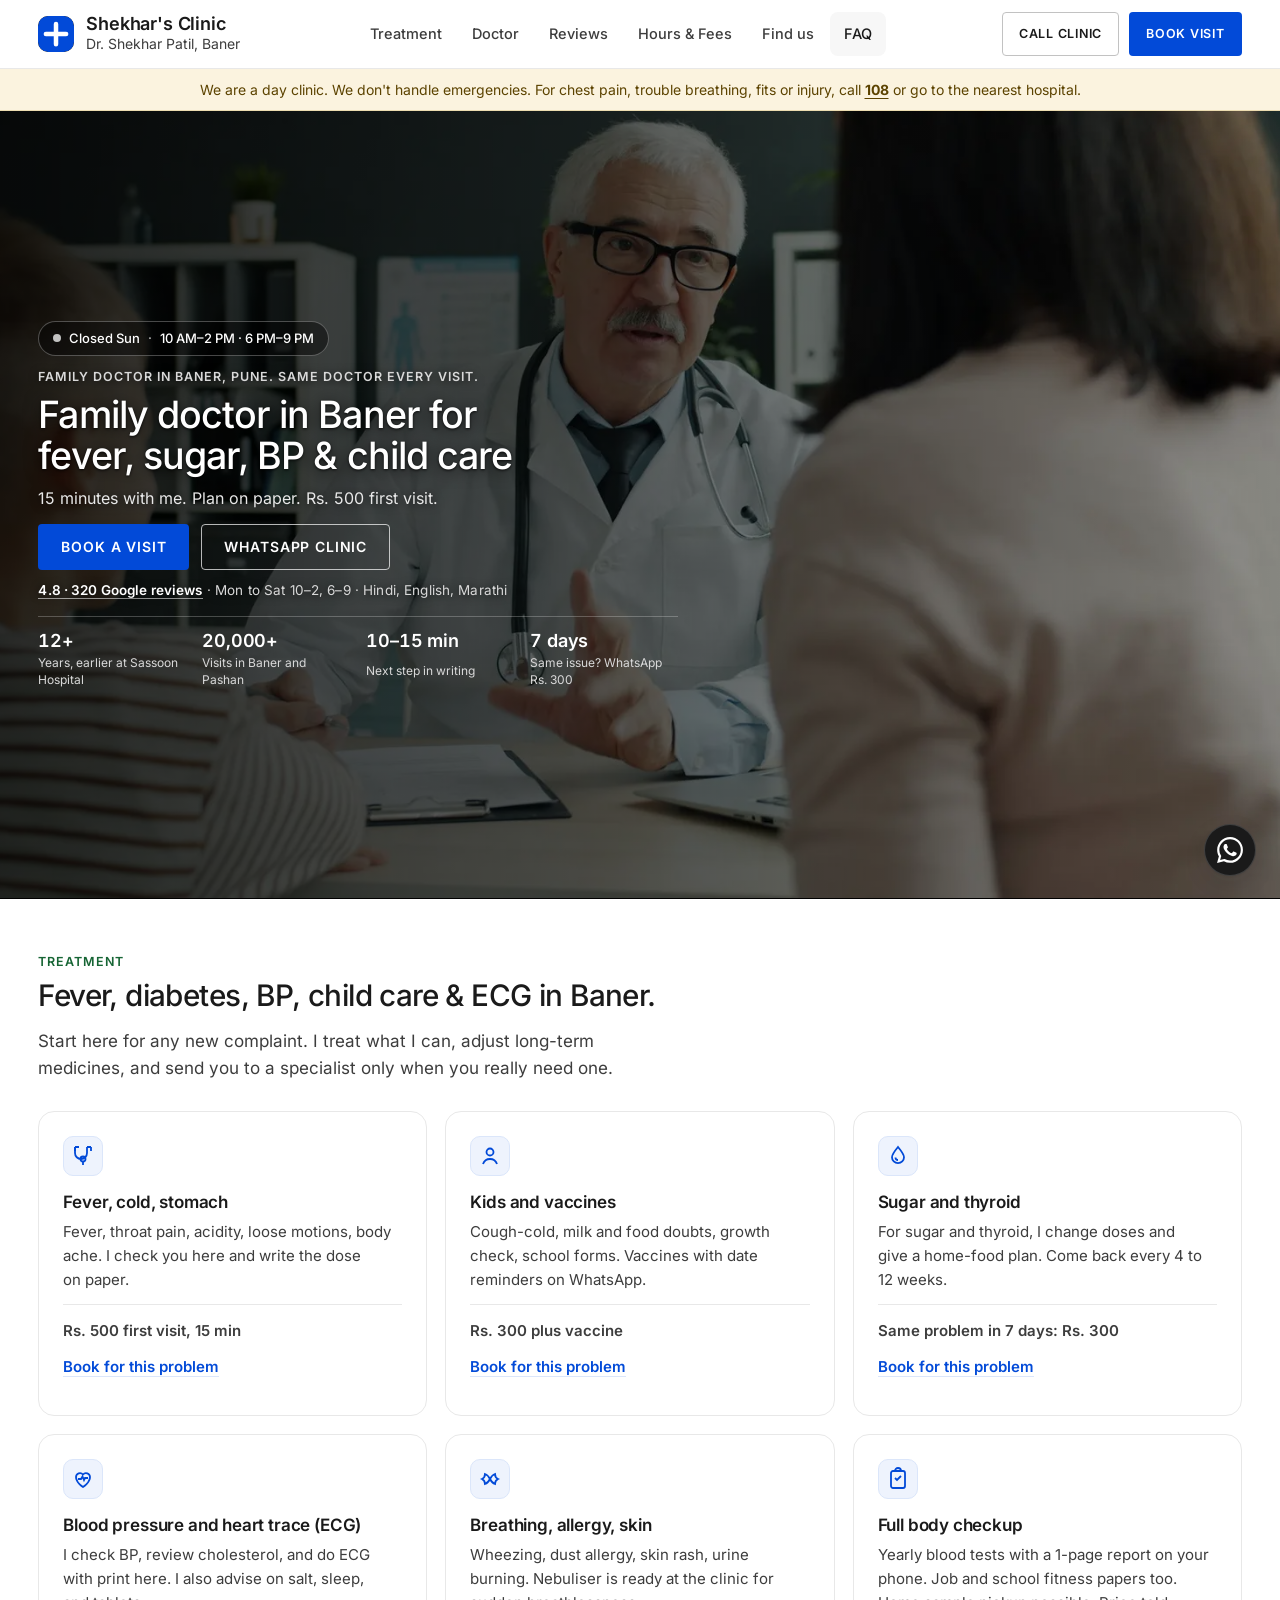
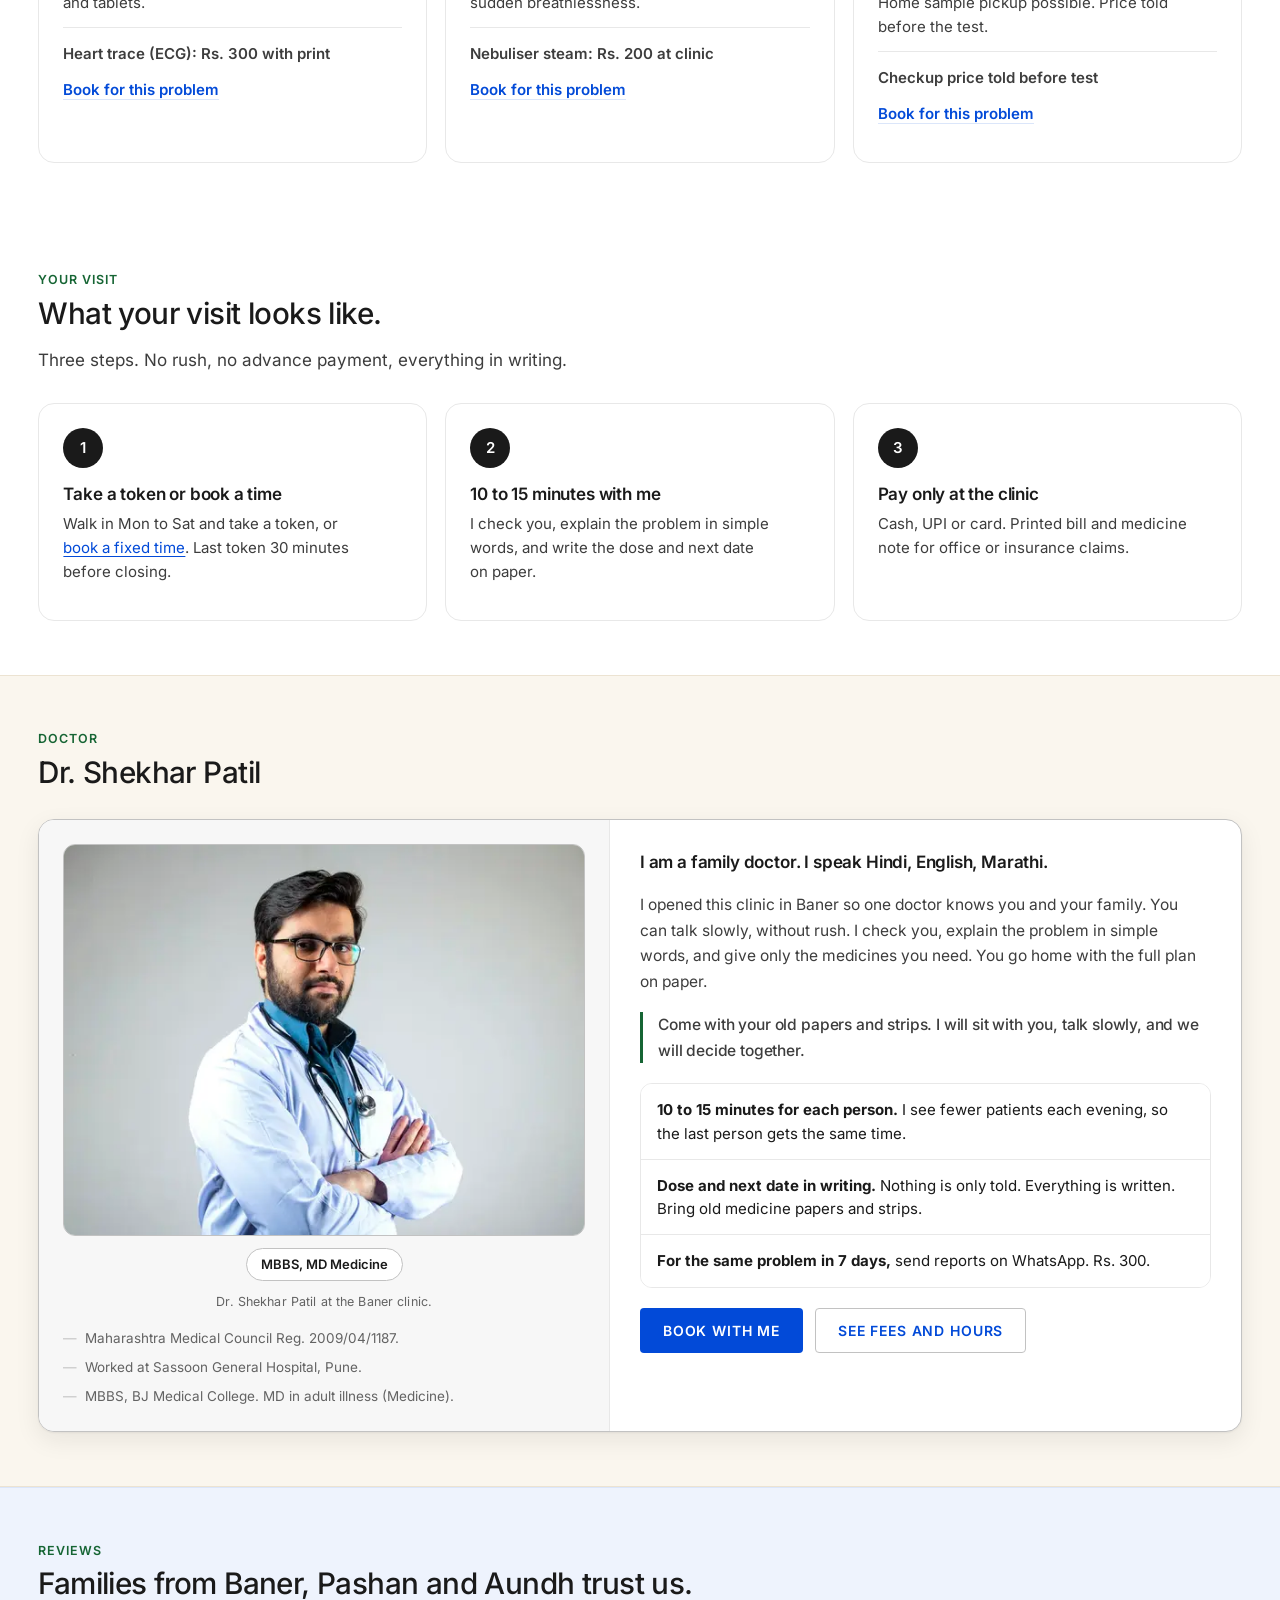
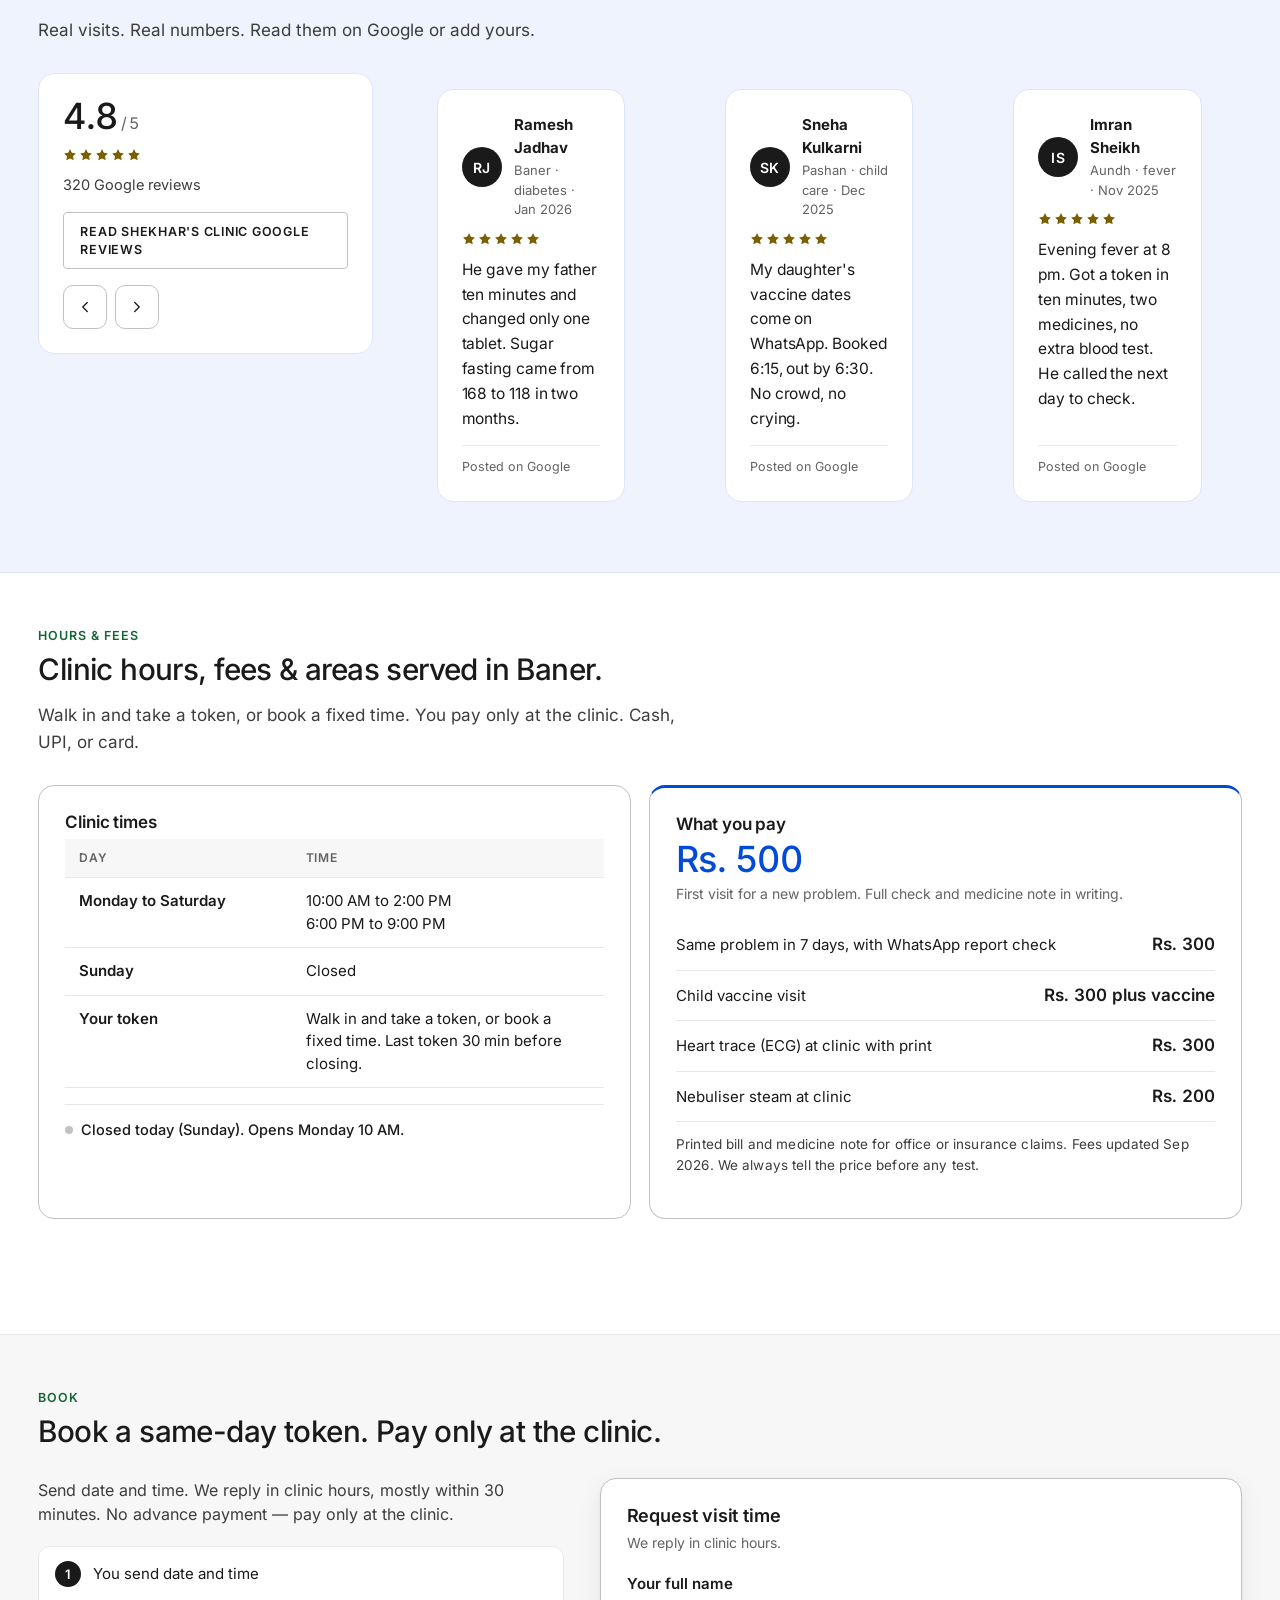
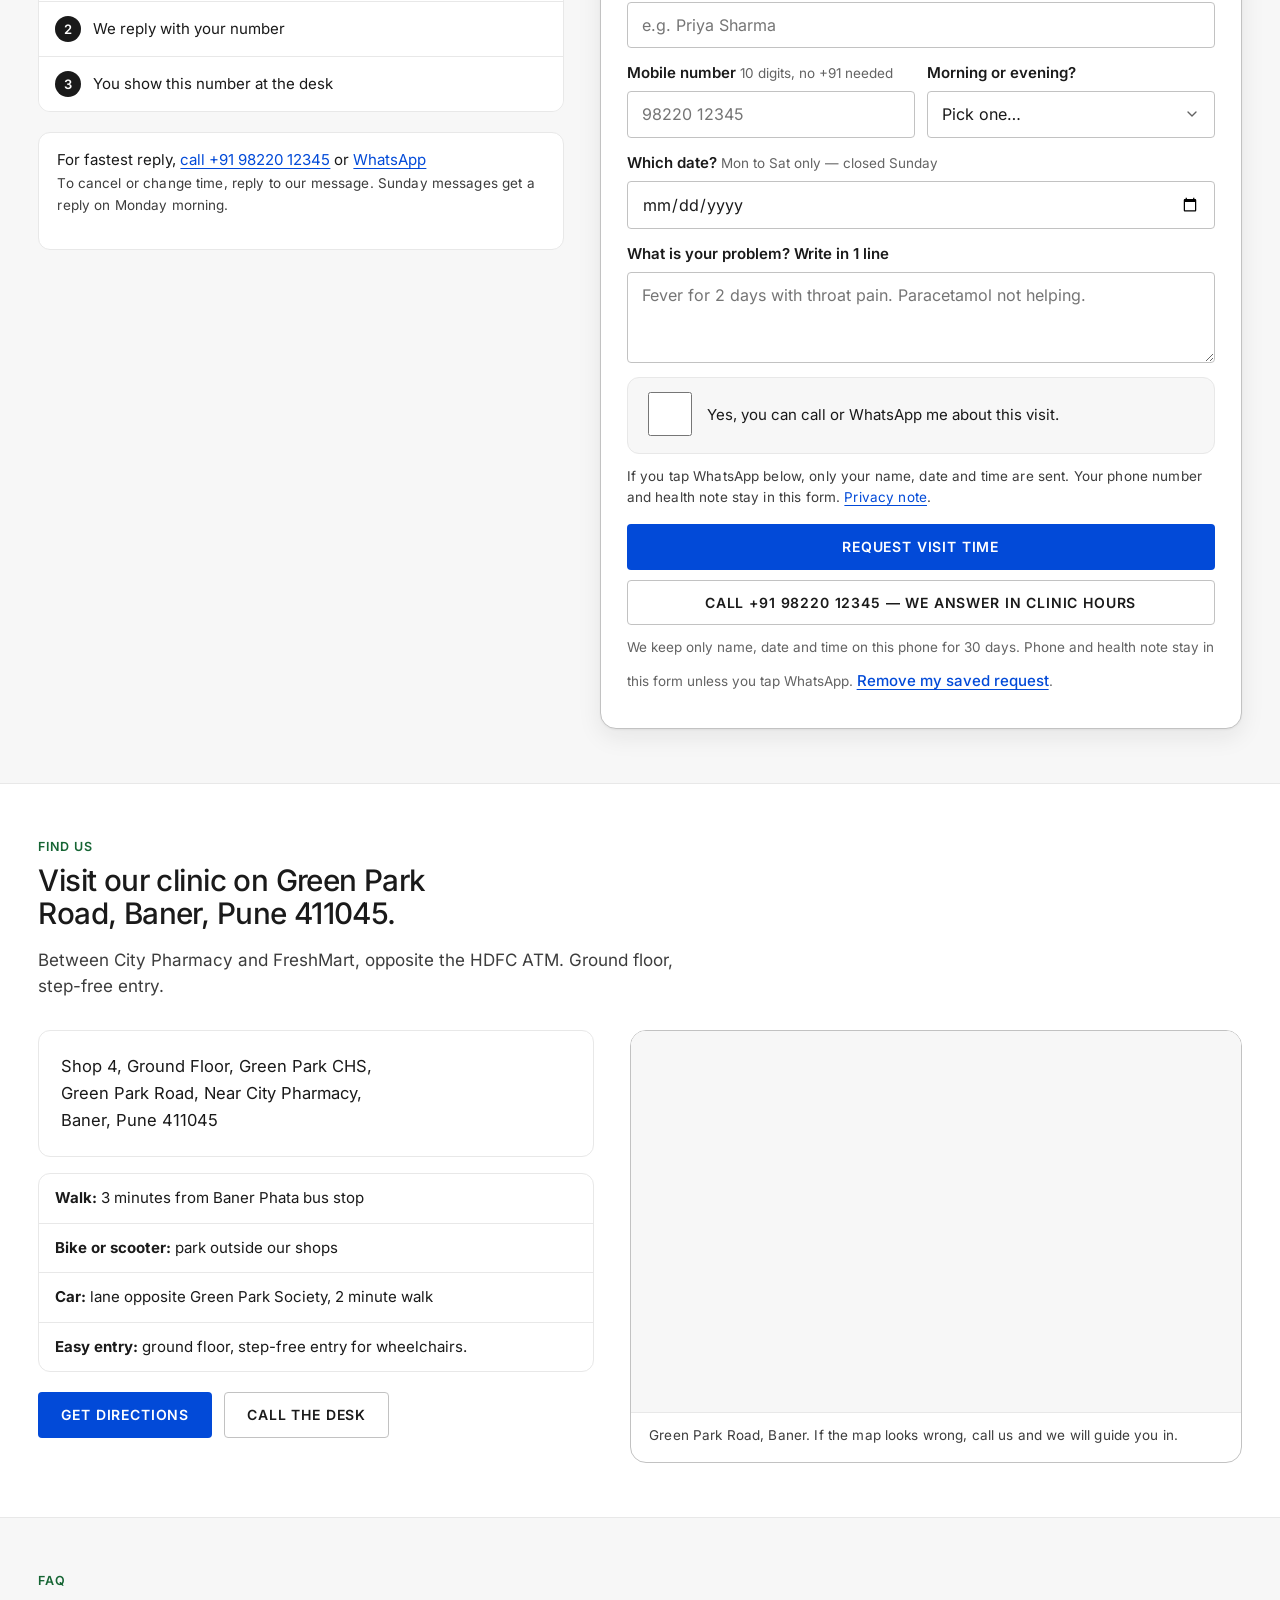
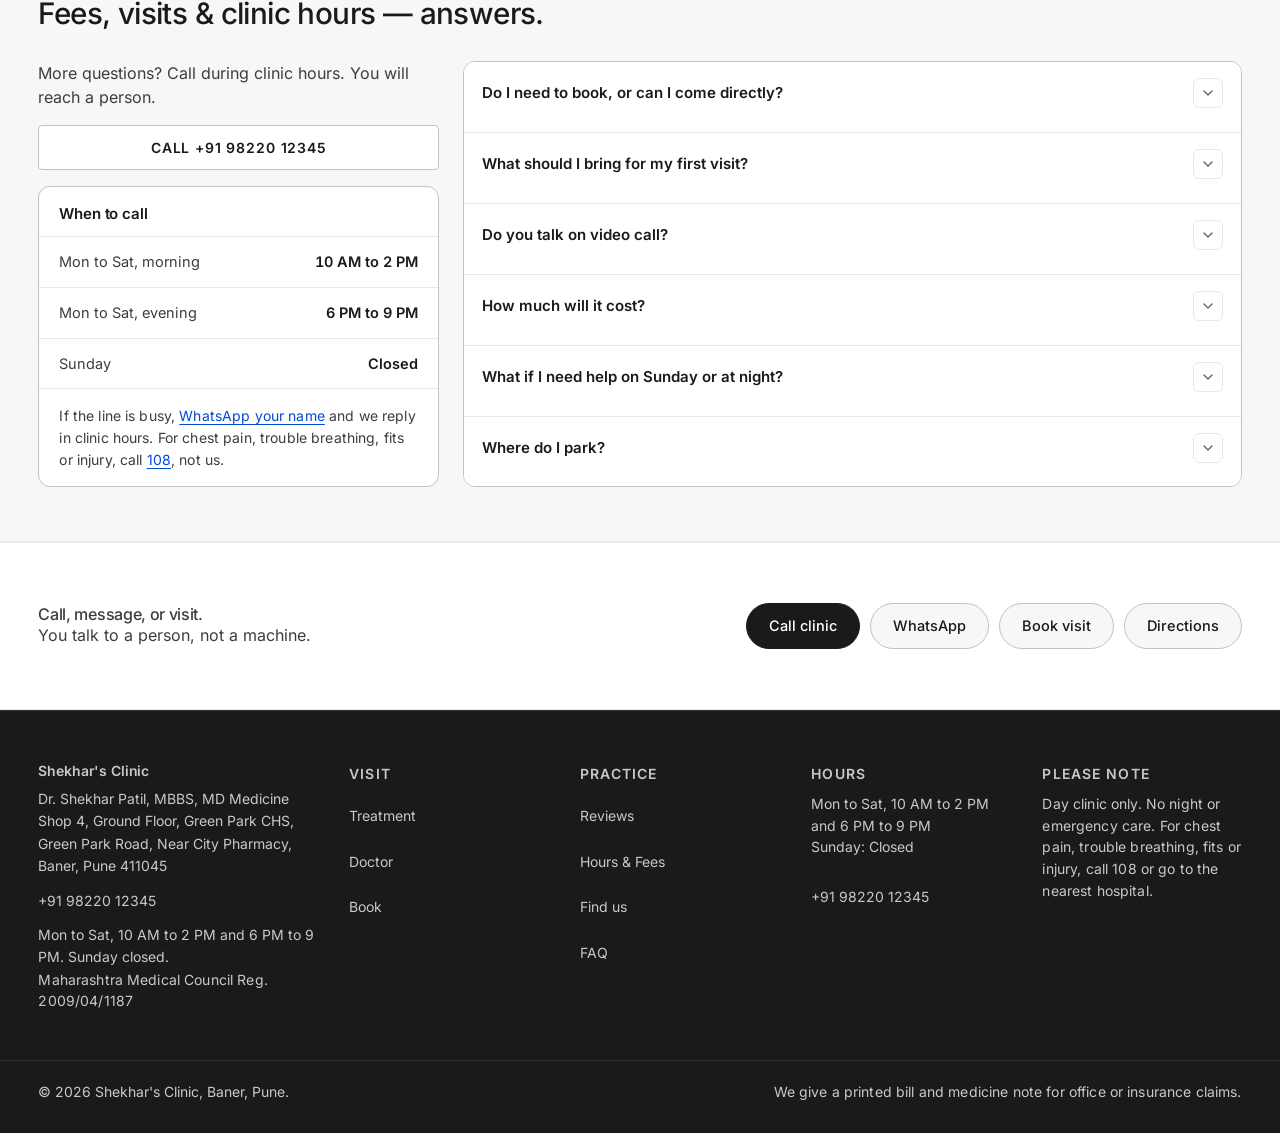
==== commit 880a632f: "Add files via upload" ====
--- a/index.html
+++ b/index.html
@@ -1,6 +1,11 @@
-<!DOCTYPE html><html lang="en"> <head><meta charset="UTF-8"><meta name="viewport" content="width=device-width, initial-scale=1.0, viewport-fit=cover"><title>Family Doctor in Baner, Pune | Shekhar&#39;s Clinic — Dr. Shekhar Patil</title><meta name="description" content="Family doctor in Baner, Pune for fever, child care, diabetes, BP and ECG. Mon to Sat 10 AM–2 PM, 6–9 PM. Same doctor every visit. Book a same-day token."><meta name="robots" content="index, follow, max-image-preview:large"><meta name="author" content="Dr. Shekhar Patil"><meta name="theme-color" content="#024ad8"><meta name="geo.region" content="IN-MH"><meta name="geo.placename" content="Baner, Pune, Maharashtra"><meta name="geo.position" content="18.5593;73.7790"><meta name="ICBM" content="18.5593, 73.7790"><link rel="canonical" href="https://shekharsclinic.in/"><meta property="og:type" content="website"><meta property="og:site_name" content="Shekhar's Clinic"><meta property="og:locale" content="en_IN"><meta property="og:url" content="https://shekharsclinic.in/"><meta property="og:title" content="Family Doctor in Baner, Pune | Shekhar's Clinic — Dr. Shekhar Patil"><meta property="og:description" content="Family doctor in Baner, Pune for fever, child care, diabetes, BP and ECG. Mon to Sat 10 AM–2 PM, 6–9 PM. Same doctor every visit. Book a same-day token."><meta property="og:image" content="https://shekharsclinic.in/og-cover.jpg"><meta property="og:image:width" content="1200"><meta property="og:image:height" content="630"><meta property="og:image:alt" content="Shekhar's Clinic, Dr. Shekhar Patil, family doctor in Baner, Pune"><meta name="twitter:card" content="summary_large_image"><meta name="twitter:title" content="Family Doctor in Baner, Pune | Shekhar's Clinic — Dr. Shekhar Patil"><meta name="twitter:description" content="Family doctor in Baner, Pune for fever, child care, diabetes, BP and ECG. Mon to Sat 10 AM–2 PM, 6–9 PM. Same doctor every visit. Book a same-day token."><meta name="twitter:image" content="https://shekharsclinic.in/og-cover.jpg"><meta name="twitter:image:alt" content="Shekhar's Clinic, Dr. Shekhar Patil, family doctor in Baner, Pune"><link rel="preconnect" href="https://fonts.googleapis.com"><link rel="preconnect" href="https://fonts.gstatic.com" crossorigin><link rel="dns-prefetch" href="https://maps.google.com"><link href="https://fonts.googleapis.com/css2?family=Inter:wght@400;500;600;700&display=swap" rel="stylesheet"><link rel="icon" type="image/svg+xml" href="/favicon.svg"><link rel="icon" href="/favicon.ico" sizes="any"><link rel="apple-touch-icon" href="/apple-touch-icon.png"><!-- Design system: base + tablet + desktop (>=768px). --><link rel="stylesheet" href="/_astro/clinic.BdCIxWPF.css"><!-- Phone layer: media-gated so its rules apply only below 768px.
-         Must stay after clinic.css so phone overrides win the cascade. --><link rel="stylesheet" href="/_astro/phone.DjvBhnuk.css" media="screen and (max-width: 767px)"><noscript><style>.reveal{opacity:1 !important;transform:none !important}.review-card{display:block !important}.acc-panel[hidden]{display:block !important}.acc-panel > p{padding-bottom:18px !important}.mobile-menu{display:none !important}#revPrev,#revNext,.review-dots{display:none !important}@media(max-width:1023px){.nav-links{display:flex !important;flex-wrap:wrap;gap:0}.nav-toggle{display:none !important}}</style></noscript><script type="application/ld+json">{"@context":"https://schema.org","@graph":[{"@type":"MedicalClinic","@id":"https://shekharsclinic.in/#clinic","name":"Shekhar's Clinic","url":"https://shekharsclinic.in/","image":"https://shekharsclinic.in/og-cover.jpg","description":"Family doctor clinic by Dr. Shekhar Patil, MBBS MD Medicine, in Baner, Pune. Fever, child care, diabetes, blood pressure, ECG with print.","address":{"@type":"PostalAddress","streetAddress":"Shop 4, Ground Floor, Green Park CHS, Green Park Road, Near City Pharmacy","addressLocality":"Pune","addressRegion":"Maharashtra","postalCode":"411045","addressCountry":"IN"},"geo":{"@type":"GeoCoordinates","latitude":18.5593,"longitude":73.779},"telephone":"+919822012345","medicalSpecialty":"PrimaryCare","priceRange":"INR 500","currenciesAccepted":"INR","paymentAccepted":["Cash","UPI","Credit Card"],"availableLanguage":["Hindi","English","Marathi"],"isAcceptingNewPatients":true,"areaServed":["Baner","Pashan","Aundh","Wakad","Hinjewadi Phase 1"],"hasMap":"https://maps.google.com/?q=Green+Park+Road+Baner+Pune","openingHoursSpecification":[{"@type":"OpeningHoursSpecification","dayOfWeek":["Monday","Tuesday","Wednesday","Thursday","Friday","Saturday"],"opens":"10:00","closes":"14:00"},{"@type":"OpeningHoursSpecification","dayOfWeek":["Monday","Tuesday","Wednesday","Thursday","Friday","Saturday"],"opens":"18:00","closes":"21:00"}]},{"@type":"Physician","@id":"https://shekharsclinic.in/#doctor","name":"Dr. Shekhar Patil","medicalSpecialty":"PrimaryCare","credential":["MBBS, BJ Medical College","MD Medicine"],"address":{"@type":"PostalAddress","streetAddress":"Shop 4, Ground Floor, Green Park CHS, Green Park Road, Near City Pharmacy","addressLocality":"Pune","addressRegion":"Maharashtra","postalCode":"411045","addressCountry":"IN"},"telephone":"+919822012345","availableLanguage":["Hindi","English","Marathi"],"worksFor":{"@id":"https://shekharsclinic.in/#clinic"}},{"@type":"FAQPage","mainEntity":[{"@type":"Question","name":"Do I need to book, or can I come directly?","acceptedAnswer":{"@type":"Answer","text":"Both are fine. Walk in and take a token for today, or book a time and wait only 5 to 10 minutes."}},{"@type":"Question","name":"What should I bring for my first visit?","acceptedAnswer":{"@type":"Answer","text":"Bring old medicine papers, recent blood test reports, and the strips of tablets you take now. For kids, bring the vaccine book."}},{"@type":"Question","name":"Do you talk on video call?","acceptedAnswer":{"@type":"Answer","text":"Yes, for follow-ups and small illness after you send reports on WhatsApp. For first-time chest pain, trouble breathing, or swelling, you need to come to the clinic."}},{"@type":"Question","name":"How much will it cost?","acceptedAnswer":{"@type":"Answer","text":"Rs. 500 for a new problem. Rs. 300 for the same problem within 7 days, with WhatsApp report check. Heart trace (ECG) Rs. 300. We tell the price before any test."}},{"@type":"Question","name":"What if I need help on Sunday or at night?","acceptedAnswer":{"@type":"Answer","text":"We are closed on Sunday. If you are an old patient, WhatsApp us for advice. For chest pain, trouble breathing, fits or injury, call 108 or go to hospital."}},{"@type":"Question","name":"Where do I park?","acceptedAnswer":{"@type":"Answer","text":"Bikes and scooters can stop outside our shops. Cars can park in the lane opposite Green Park Society, a 2 minute walk. A guard is on duty 6 to 9 PM."}}]}]}</script><!-- OWNER NOTE (not visible to patients): all phone/review/maps/MMC/fees live in src/config/clinic.ts. Replace placeholders there once. Verify geo lat/lng (currently approx Baner 18.5593,73.7790) with your GBP pin. Add public/og-cover.jpg (1200x630 clinic photo) and public/doctor.jpg (4:3, min 1280px) to finish launch. Keep the same name/address/phone everywhere for local ranking. --></head> <body>  <a class="skip-link" href="#main">Skip to main content</a> <header class="nav-bar" id="siteHeader"> <div class="container nav-inner"> <a href="#home" class="brand" aria-label="Shekhar's Clinic home"> <span class="brand-mark" aria-hidden="true"><img src="/favicon.svg" alt="" width="36" height="36" loading="eager" fetchpriority="high"></span> <span class="brand-text">Shekhar's <em>Clinic</em><small>Dr. Shekhar Patil, Baner</small></span> </a> <nav class="nav-links" id="navLinks" aria-label="Primary"> <a href="#services">Treatment</a> <a href="#doctor">Doctor</a> <a href="#reviews">Reviews</a> <a href="#timings">Hours &amp; Fees</a> <a href="#find">Find us</a> <a href="#faq">FAQ</a> </nav> <div class="nav-actions"> <a class="btn btn-outline-ink btn-sm" href="tel:+919822012345">Call clinic</a> <a class="btn btn-primary btn-sm" href="#book">Book visit</a> <a class="icon-btn header-call" href="tel:+919822012345" aria-label="Call the clinic"> <svg width="18" height="18" viewBox="0 0 24 24" fill="none" stroke="currentColor" stroke-width="2" stroke-linecap="round" stroke-linejoin="round" aria-hidden="true"><path d="M22 16.9v3a2 2 0 0 1-2.2 2 19.8 19.8 0 0 1-8.6-3.1 19.5 19.5 0 0 1-6-6A19.8 19.8 0 0 1 2.1 4.2 2 2 0 0 1 4.1 2h3a2 2 0 0 1 2 1.7c.1 1 .4 2 .7 2.9a2 2 0 0 1-.5 2.1L8 10a16 16 0 0 0 6 6l1.3-1.3a2 2 0 0 1 2.1-.5c.9.3 1.9.6 2.9.7a2 2 0 0 1 1.7 2z"></path></svg> </a> <button class="nav-toggle" id="navToggle" aria-expanded="false" aria-controls="mobileMenu" aria-label="Open menu"> <span aria-hidden="true"></span><span aria-hidden="true"></span><span aria-hidden="true"></span> </button> </div> </div> <div class="mobile-menu" id="mobileMenu" hidden> <a href="#services">Treatment</a> <a href="#doctor">Doctor</a> <a href="#reviews">Reviews</a> <a href="#timings">Hours &amp; Fees</a> <a href="#find">Find us</a> <a href="#faq">FAQ</a> <a href="tel:+919822012345">Call clinic</a> <a href="#book" class="btn btn-primary">Book visit</a> </div> </header> <div class="emergency-strip"> <p>We are a day clinic. We don't handle emergencies. For chest pain, trouble breathing, fits or injury, call <a href="tel:108">108</a> or go to the nearest hospital.</p> </div> <main id="main" tabindex="-1"> <section class="hero-image" id="home" data-od-id="hero"> <picture> <source type="image/webp" srcset="/hero-care-960.webp 960w, /hero-care-1600.webp 1600w" sizes="100vw"> <img class="hero-bg" src="/hero-care.jpg" alt="Doctor talking with a mother and child in a clinic office" width="1600" height="900" loading="eager" fetchpriority="high" decoding="async"> </picture> <div class="hero-shade" aria-hidden="true"></div> <div class="container hero-frame"> <div class="hero-copy"> <p class="hero-pill"><span class="hero-pill-status"><span class="dot dot-open" id="heroOpenDot" aria-hidden="true"></span><span id="heroOpenBadge">Mon to Sat</span></span><span class="hero-pill-sep" aria-hidden="true">·</span><span id="nextSlot">10 AM–2 PM · 6 PM–9 PM</span></p> <p class="hero-eyebrow hero-eyebrow-light">Family doctor in Baner, Pune. Same doctor every visit.</p> <h1>Family doctor in Baner for fever, sugar, BP & child care</h1> <p class="hero-sub">15 minutes with me. Plan on paper. Rs. 500 first visit.</p> <div class="hero-ctas"> <a href="#book" class="btn btn-primary">Book a visit</a> <a href="https://wa.me/919822012345?text=Hello%20Shekhar%27s%20Clinic%2C%20I%20want%20an%20appointment" class="btn btn-outline-white" target="_blank" rel="noopener" referrerpolicy="no-referrer">WhatsApp clinic</a> </div> <p class="hero-meta"><a href="https://maps.google.com/?q=Shekhar%27s+Clinic+Baner+Pune" target="_blank" rel="noopener" referrerpolicy="no-referrer" aria-label="Read Shekhar's Clinic Google reviews"><span class="sr-only">Rated 4.8 out of 5:</span>4.8 · 320 Google reviews</a><span aria-hidden="true"> · </span>Mon to Sat 10–2, 6–9<span aria-hidden="true"> · </span>Hindi, English, Marathi</p> <ul class="hero-stats" aria-label="Practice at a glance"> <li><strong>12+</strong><span>Years, earlier at Sassoon Hospital</span></li> <li><strong>20,000+</strong><span>Visits in Baner and Pashan</span></li> <li><strong>10–15 min</strong><span>Next step in writing</span></li> <li><strong>7 days</strong><span>Same issue? WhatsApp Rs. 300</span></li> </ul> </div> </div> </section> <section class="section" id="services" data-od-id="features"> <div class="container"> <div class="section-head"> <p class="section-eyebrow">Treatment</p> <h2>Fever, diabetes, BP, child care & ECG in Baner.</h2> <p class="section-lead">Start here for any new complaint. I treat what I can, adjust long-term medicines, and send you to a specialist only when you really need one.</p> </div> <div class="card-grid reveal-group"> <article class="feature-card reveal"> <span class="icon-tile" aria-hidden="true"><svg width="24" height="24" viewBox="0 0 24 24" fill="none" stroke="currentColor" stroke-width="1.8"><path d="M4 3v6a6 6 0 0 0 12 0V3"></path><path d="M4 3h4M16 3h4M4 3v4M20 3v4"></path><circle cx="12" cy="15" r="2.5"></circle><path d="M12 17.5V21"></path></svg></span> <h3>Fever, cold, stomach</h3> <p>Fever, throat pain, acidity, loose motions, body ache. I check you here and write the dose on paper.</p> <p class="fee-line">Rs. 500 first visit, 15 min</p> <p class="service-book"><a href="#book" data-book-reason="Fever, cold or stomach problem.">Book for this problem</a></p> </article> <article class="feature-card reveal"> <span class="icon-tile" aria-hidden="true"><svg width="24" height="24" viewBox="0 0 24 24" fill="none" stroke="currentColor" stroke-width="1.8"><circle cx="12" cy="8" r="3.5"></circle><path d="M5 20c1.2-3.4 3.9-5 7-5s5.8 1.6 7 5"></path></svg></span> <h3>Kids and vaccines</h3> <p>Cough-cold, milk and food doubts, growth check, school forms. Vaccines with date reminders on WhatsApp.</p> <p class="fee-line">Rs. 300 plus vaccine</p> <p class="service-book"><a href="#book" data-book-reason="Child cough, cold or vaccine visit.">Book for this problem</a></p> </article> <article class="feature-card reveal"> <span class="icon-tile" aria-hidden="true"><svg width="24" height="24" viewBox="0 0 24 24" fill="none" stroke="currentColor" stroke-width="1.8"><path d="M12 3c3.5 4.2 6 7.3 6 10.2A6 6 0 0 1 6 13.2C6 10.3 8.5 7.2 12 3z"></path><path d="M9.5 13.5a2.5 2.5 0 0 0 2.5 2.5"></path></svg></span> <h3>Sugar and thyroid</h3> <p>For sugar and thyroid, I change doses and give a home-food plan. Come back every 4 to 12 weeks.</p> <p class="fee-line">Same problem in 7 days: Rs. 300</p> <p class="service-book"><a href="#book" data-book-reason="Sugar or thyroid follow-up.">Book for this problem</a></p> </article> <article class="feature-card reveal"> <span class="icon-tile" aria-hidden="true"><svg width="24" height="24" viewBox="0 0 24 24" fill="none" stroke="currentColor" stroke-width="1.8"><path d="M12 20s-7-4.6-7-10a4 4 0 0 1 7-2.5A4 4 0 0 1 19 10c0 5.4-7 10-7 10z"></path><path d="M7 12h3l1.5-2.5L13 13l1-2h3"></path></svg></span> <h3>Blood pressure and heart trace (ECG)</h3> <p>I check BP, review cholesterol, and do ECG with print here. I also advise on salt, sleep, and tablets.</p> <p class="fee-line">Heart trace (ECG): Rs. 300 with print</p> <p class="service-book"><a href="#book" data-book-reason="BP check or heart trace (ECG).">Book for this problem</a></p> </article> <article class="feature-card reveal"> <span class="icon-tile" aria-hidden="true"><svg width="24" height="24" viewBox="0 0 24 24" fill="none" stroke="currentColor" stroke-width="1.8"><path d="M4 12c2-1 3-3 3-5 3 1 4 3 5 5 1-2 2-4 5-5 0 2 1 4 3 5-2 1-3 3-3 5-3-1-4-3-5-5-1 2-2 4-5 5 0-2-1-4-3-5z"></path></svg></span> <h3>Breathing, allergy, skin</h3> <p>Wheezing, dust allergy, skin rash, urine burning. Nebuliser is ready at the clinic for sudden breathlessness.</p> <p class="fee-line">Nebuliser steam: Rs. 200 at clinic</p> <p class="service-book"><a href="#book" data-book-reason="Breathing, allergy or skin problem.">Book for this problem</a></p> </article> <article class="feature-card reveal"> <span class="icon-tile" aria-hidden="true"><svg width="24" height="24" viewBox="0 0 24 24" fill="none" stroke="currentColor" stroke-width="1.8"><rect x="5" y="4" width="14" height="17" rx="2"></rect><path d="M9 4a3 3 0 0 1 6 0M9 11l2 2 4-4"></path></svg></span> <h3>Full body checkup</h3> <p>Yearly blood tests with a 1-page report on your phone. Job and school fitness papers too. Home sample pickup possible. Price told before the test.</p> <p class="fee-line">Checkup price told before test</p> <p class="service-book"><a href="#book" data-book-reason="Full body checkup.">Book for this problem</a></p> </article> </div> </div> </section> <section class="section" id="visit" data-od-id="visit-flow"> <div class="container"> <div class="section-head"> <p class="section-eyebrow">Your visit</p> <h2>What your visit looks like.</h2> <p class="section-lead">Three steps. No rush, no advance payment, everything in writing.</p> </div> <div class="card-grid reveal-group"> <article class="feature-card reveal"> <span class="step-no" aria-hidden="true">1</span> <h3>Take a token or book a time</h3> <p>Walk in Mon to Sat and take a token, or <a href="#book">book a fixed time</a>. Last token 30 minutes before closing.</p> </article> <article class="feature-card reveal"> <span class="step-no" aria-hidden="true">2</span> <h3>10 to 15 minutes with me</h3> <p>I check you, explain the problem in simple words, and write the dose and next date on paper.</p> </article> <article class="feature-card reveal"> <span class="step-no" aria-hidden="true">3</span> <h3>Pay only at the clinic</h3> <p>Cash, UPI or card. Printed bill and medicine note for office or insurance claims.</p> </article> </div> </div> </section> <section class="section band-sand" id="doctor" data-od-id="doctor"> <div class="container"> <div class="section-head"> <p class="section-eyebrow">Doctor</p> <h2>Dr. Shekhar Patil</h2> </div> <div class="doctor-feature reveal"> <div class="photo-frame"> <picture> <source type="image/webp" srcset="/doctor-640.webp 640w, /doctor-960.webp 960w" sizes="(max-width: 1023px) calc(100vw - 64px), 600px"> <img src="/doctor.jpg" alt="Dr. Shekhar Patil, family doctor at Shekhar's Clinic Baner, Pune" width="1280" height="853" loading="lazy" decoding="async" data-doctor-photo> </picture> <span class="photo-mono" aria-hidden="true" hidden>SP</span> <span class="photo-badge">MBBS, MD Medicine</span> <p class="photo-cap">Dr. Shekhar Patil at the Baner clinic.</p> <ul class="doctor-points"> <li>Maharashtra Medical Council Reg. 2009/04/1187.</li> <li>Worked at Sassoon General Hospital, Pune.</li> <li>MBBS, BJ Medical College. MD in adult illness (Medicine).</li> </ul> </div> <div class="doctor-copy"> <h3 class="doctor-title">I am a family doctor. I speak Hindi, English, Marathi.</h3> <p>I opened this clinic in Baner so one doctor knows you and your family. You can talk slowly, without rush. I check you, explain the problem in simple words, and give only the medicines you need. You go home with the full plan on paper.</p> <p class="doctor-quote">Come with your old papers and strips. I will sit with you, talk slowly, and we will decide together.</p> <ul class="check-list"> <li><strong>10 to 15 minutes for each person.</strong> I see fewer patients each evening, so the last person gets the same time.</li> <li><strong>Dose and next date in writing.</strong> Nothing is only told. Everything is written. Bring old medicine papers and strips.</li> <li><strong>For the same problem in 7 days,</strong> send reports on WhatsApp. Rs. 300.</li> </ul> <div class="doctor-ctas"> <a href="#book" class="btn btn-primary">Book with me</a> <a href="#timings" class="btn btn-outline">See fees and hours</a> </div> </div> </div> </div> </section> <section class="section band-trust" id="reviews" data-od-id="social-proof"> <div class="container"> <div class="section-head"> <p class="section-eyebrow">Reviews</p> <h2>Families from Baner, Pashan and Aundh trust us.</h2> <p class="section-lead">Real visits. Real numbers. Read them on Google or add yours.</p> </div> <div class="review-layout"> <aside class="review-summary reveal" aria-label="Overall rating"> <p class="rating-big">4.8<span aria-hidden="true"> / 5</span></p> <span class="star-row" aria-hidden="true"><svg viewBox="0 0 20 20" fill="currentColor"><path d="M10 1.5l2.6 5.3 5.9.9-4.2 4.1 1 5.8L10 14.9l-5.3 2.7 1-5.8L1.5 7.7l5.9-.9z"></path></svg><svg viewBox="0 0 20 20" fill="currentColor"><path d="M10 1.5l2.6 5.3 5.9.9-4.2 4.1 1 5.8L10 14.9l-5.3 2.7 1-5.8L1.5 7.7l5.9-.9z"></path></svg><svg viewBox="0 0 20 20" fill="currentColor"><path d="M10 1.5l2.6 5.3 5.9.9-4.2 4.1 1 5.8L10 14.9l-5.3 2.7 1-5.8L1.5 7.7l5.9-.9z"></path></svg><svg viewBox="0 0 20 20" fill="currentColor"><path d="M10 1.5l2.6 5.3 5.9.9-4.2 4.1 1 5.8L10 14.9l-5.3 2.7 1-5.8L1.5 7.7l5.9-.9z"></path></svg><svg viewBox="0 0 20 20" fill="currentColor"><path d="M10 1.5l2.6 5.3 5.9.9-4.2 4.1 1 5.8L10 14.9l-5.3 2.7 1-5.8L1.5 7.7l5.9-.9z"></path></svg></span> <p class="rating-sub"><span class="sr-only">Rated 4.8 out of 5:</span>320 Google reviews</p> <a class="btn btn-outline-ink btn-sm btn-block" href="https://maps.google.com/?q=Shekhar%27s+Clinic+Baner+Pune" target="_blank" rel="noopener" referrerpolicy="no-referrer">Read Shekhar's Clinic Google reviews</a> <div class="slider-controls"> <button class="icon-btn" id="revPrev" aria-label="Previous review" aria-controls="reviewTrack"><svg width="18" height="18" viewBox="0 0 24 24" fill="none" stroke="currentColor" stroke-width="2" stroke-linecap="round" stroke-linejoin="round" aria-hidden="true"><path d="M15 18l-6-6 6-6"></path></svg></button> <button class="icon-btn" id="revNext" aria-label="Next review" aria-controls="reviewTrack"><svg width="18" height="18" viewBox="0 0 24 24" fill="none" stroke="currentColor" stroke-width="2" stroke-linecap="round" stroke-linejoin="round" aria-hidden="true"><path d="M9 6l6 6-6 6"></path></svg></button> </div> </aside> <div class="review-track reveal-group" id="reviewTrack" role="region" aria-roledescription="carousel" aria-label="Patient reviews"> <figure class="review-card is-active reveal"> <div class="review-top"> <span class="avatar" aria-hidden="true">RJ</span> <div><strong>Ramesh Jadhav</strong><span>Baner · diabetes · Jan 2026</span></div> </div> <span class="star-row" aria-hidden="true"><svg viewBox="0 0 20 20" fill="currentColor"><path d="M10 1.5l2.6 5.3 5.9.9-4.2 4.1 1 5.8L10 14.9l-5.3 2.7 1-5.8L1.5 7.7l5.9-.9z"></path></svg><svg viewBox="0 0 20 20" fill="currentColor"><path d="M10 1.5l2.6 5.3 5.9.9-4.2 4.1 1 5.8L10 14.9l-5.3 2.7 1-5.8L1.5 7.7l5.9-.9z"></path></svg><svg viewBox="0 0 20 20" fill="currentColor"><path d="M10 1.5l2.6 5.3 5.9.9-4.2 4.1 1 5.8L10 14.9l-5.3 2.7 1-5.8L1.5 7.7l5.9-.9z"></path></svg><svg viewBox="0 0 20 20" fill="currentColor"><path d="M10 1.5l2.6 5.3 5.9.9-4.2 4.1 1 5.8L10 14.9l-5.3 2.7 1-5.8L1.5 7.7l5.9-.9z"></path></svg><svg viewBox="0 0 20 20" fill="currentColor"><path d="M10 1.5l2.6 5.3 5.9.9-4.2 4.1 1 5.8L10 14.9l-5.3 2.7 1-5.8L1.5 7.7l5.9-.9z"></path></svg></span><span class="sr-only">5 out of 5 stars.</span> <blockquote>He gave my father ten minutes and changed only one tablet. Sugar fasting came from 168 to 118 in two months.</blockquote> <figcaption>Posted on Google</figcaption> </figure> <figure class="review-card reveal"> <div class="review-top"> <span class="avatar" aria-hidden="true">SK</span> <div><strong>Sneha Kulkarni</strong><span>Pashan · child care · Dec 2025</span></div> </div> <span class="star-row" aria-hidden="true"><svg viewBox="0 0 20 20" fill="currentColor"><path d="M10 1.5l2.6 5.3 5.9.9-4.2 4.1 1 5.8L10 14.9l-5.3 2.7 1-5.8L1.5 7.7l5.9-.9z"></path></svg><svg viewBox="0 0 20 20" fill="currentColor"><path d="M10 1.5l2.6 5.3 5.9.9-4.2 4.1 1 5.8L10 14.9l-5.3 2.7 1-5.8L1.5 7.7l5.9-.9z"></path></svg><svg viewBox="0 0 20 20" fill="currentColor"><path d="M10 1.5l2.6 5.3 5.9.9-4.2 4.1 1 5.8L10 14.9l-5.3 2.7 1-5.8L1.5 7.7l5.9-.9z"></path></svg><svg viewBox="0 0 20 20" fill="currentColor"><path d="M10 1.5l2.6 5.3 5.9.9-4.2 4.1 1 5.8L10 14.9l-5.3 2.7 1-5.8L1.5 7.7l5.9-.9z"></path></svg><svg viewBox="0 0 20 20" fill="currentColor"><path d="M10 1.5l2.6 5.3 5.9.9-4.2 4.1 1 5.8L10 14.9l-5.3 2.7 1-5.8L1.5 7.7l5.9-.9z"></path></svg></span><span class="sr-only">5 out of 5 stars.</span> <blockquote>My daughter's vaccine dates come on WhatsApp. Booked 6:15, out by 6:30. No crowd, no crying.</blockquote> <figcaption>Posted on Google</figcaption> </figure> <figure class="review-card reveal"> <div class="review-top"> <span class="avatar" aria-hidden="true">IS</span> <div><strong>Imran Sheikh</strong><span>Aundh · fever · Nov 2025</span></div> </div> <span class="star-row" aria-hidden="true"><svg viewBox="0 0 20 20" fill="currentColor"><path d="M10 1.5l2.6 5.3 5.9.9-4.2 4.1 1 5.8L10 14.9l-5.3 2.7 1-5.8L1.5 7.7l5.9-.9z"></path></svg><svg viewBox="0 0 20 20" fill="currentColor"><path d="M10 1.5l2.6 5.3 5.9.9-4.2 4.1 1 5.8L10 14.9l-5.3 2.7 1-5.8L1.5 7.7l5.9-.9z"></path></svg><svg viewBox="0 0 20 20" fill="currentColor"><path d="M10 1.5l2.6 5.3 5.9.9-4.2 4.1 1 5.8L10 14.9l-5.3 2.7 1-5.8L1.5 7.7l5.9-.9z"></path></svg><svg viewBox="0 0 20 20" fill="currentColor"><path d="M10 1.5l2.6 5.3 5.9.9-4.2 4.1 1 5.8L10 14.9l-5.3 2.7 1-5.8L1.5 7.7l5.9-.9z"></path></svg><svg viewBox="0 0 20 20" fill="currentColor"><path d="M10 1.5l2.6 5.3 5.9.9-4.2 4.1 1 5.8L10 14.9l-5.3 2.7 1-5.8L1.5 7.7l5.9-.9z"></path></svg></span><span class="sr-only">5 out of 5 stars.</span> <blockquote>Evening fever at 8 pm. Got a token in ten minutes, two medicines, no extra blood test. He called the next day to check.</blockquote> <figcaption>Posted on Google</figcaption> </figure> </div> </div> <div class="review-dots" role="group" aria-label="Choose review"> <button type="button" aria-label="Show review 1" data-i="0" aria-pressed="true"></button> <button type="button" aria-label="Show review 2" data-i="1" aria-pressed="false"></button> <button type="button" aria-label="Show review 3" data-i="2" aria-pressed="false"></button> </div> <p class="sr-live" id="revLive" aria-live="polite"></p> </div> </section> <section class="section" id="timings" data-od-id="pricing"> <div class="container"> <div class="section-head"> <p class="section-eyebrow">Hours &amp; Fees</p> <h2>Clinic hours, fees & areas served in Baner.</h2> <p class="section-lead">Walk in and take a token, or book a fixed time. You pay only at the clinic. Cash, UPI, or card.</p> </div> <div class="tier-grid reveal-group"> <div class="pricing-card reveal"> <h3>Clinic times</h3> <table class="time-table"> <thead><tr><th scope="col">Day</th><th scope="col">Time</th></tr></thead> <tbody> <tr><th scope="row">Monday to Saturday</th><td><time datetime="Mo-Sa 10:00/14:00">10:00 AM to 2:00 PM</time><br><time datetime="Mo-Sa 18:00/21:00">6:00 PM to 9:00 PM</time></td></tr> <tr><th scope="row">Sunday</th><td>Closed</td></tr> <tr><th scope="row">Your token</th><td>Walk in and take a token, or book a fixed time. Last token 30 min before closing.</td></tr> </tbody> </table> <p class="live-line" role="status"><span class="dot" id="openDot2" aria-hidden="true"></span><span id="openStatus2">Mon to Sat, 10 AM to 2 PM and 6 PM to 9 PM. Sunday closed.</span></p> </div> <div class="pricing-card pricing-featured reveal"> <h3>What you pay</h3> <p class="price-stamp">Rs. 500</p> <p class="price-cap">First visit for a new problem. Full check and medicine note in writing.</p> <ul class="fee-list"> <li><span>Same problem in 7 days, with WhatsApp report check</span><strong>Rs. 300</strong></li> <li><span>Child vaccine visit</span><strong>Rs. 300 plus vaccine</strong></li> <li><span>Heart trace (ECG) at clinic with print</span><strong>Rs. 300</strong></li> <li><span>Nebuliser steam at clinic</span><strong>Rs. 200</strong></li> </ul> <p class="muted small">Printed bill and medicine note for office or insurance claims. Fees updated Sep 2026. We always tell the price before any test.</p> </div> </div> <div class="areas reveal"> <p><strong>Areas served:</strong></p> <ul> <li>Baner</li><li>Pashan</li><li>Aundh</li><li>Wakad</li><li>Hinjewadi Phase 1</li> </ul> </div> </div> </section> <section class="section band-cloud" id="book" data-od-id="booking-cta"> <div class="container"> <div class="section-head"> <p class="section-eyebrow">Book</p> <h2>Book a same-day token. Pay only at the clinic.</h2> </div> <div class="book-grid"> <div class="reveal"> <p class="muted">Send date and time. We reply in clinic hours, mostly within 30 minutes. No advance payment — pay only at the clinic.</p> <ol class="steps"> <li><strong>1</strong> You send date and time</li> <li><strong>2</strong> We reply with your number</li> <li><strong>3</strong> You show this number at the desk</li> </ol> <div class="contact-mini"> <p>For fastest reply, <a href="tel:+919822012345">call +91 98220 12345</a> or <a href="https://wa.me/919822012345?text=Hello%20Shekhar%27s%20Clinic%2C%20I%20have%20a%20question" target="_blank" rel="noopener" referrerpolicy="no-referrer">WhatsApp</a><br><span class="small muted">To cancel or change time, reply to our message. Sunday messages get a reply on Monday morning.</span></p> </div> <noscript><p class="contact-mini">Booking needs JavaScript. Please <a href="tel:+919822012345">call +91 98220 12345</a> or <a href="https://wa.me/919822012345?text=Hello%20Shekhar%27s%20Clinic%2C%20I%20want%20an%20appointment">WhatsApp us</a>. We reply in clinic hours.</p></noscript> </div> <div class="reveal"> <form class="form-card" id="bookForm" data-whatsapp="919822012345" novalidate> <h3>Request visit time</h3> <p class="form-sub">We reply in clinic hours.</p> <p class="form-summary" id="formSummary" aria-live="polite"></p> <div class="field"> <label for="fName">Your full name</label> <input class="text-input" id="fName" name="name" type="text" placeholder="e.g. Priya Sharma" autocomplete="name" aria-describedby="err-fName" required> <small class="error" id="err-fName" data-error-for="fName" role="alert" hidden>Please write your name.</small> </div> <div class="field-row"> <div class="field"> <label for="fPhone">Mobile number <span class="hint">10 digits, no +91 needed</span></label> <input class="text-input" id="fPhone" name="phone" type="tel" inputmode="numeric" placeholder="98220 12345" pattern="[6-9][0-9]{9}" maxlength="13" autocomplete="tel" title="10 digit Indian mobile starting with 6, 7, 8 or 9" aria-describedby="err-fPhone" required> <small class="error" id="err-fPhone" data-error-for="fPhone" role="alert" hidden>Please write a correct 10 digit mobile number.</small> </div> <div class="field"> <label for="fSlot">Morning or evening?</label> <select class="text-input" id="fSlot" name="slot" aria-describedby="err-fSlot" required> <option value="">Pick one…</option> <option value="morning">Morning (10 AM to 2 PM)</option> <option value="evening">Evening (6 PM to 9 PM)</option> </select> <small class="error" id="err-fSlot" data-error-for="fSlot" role="alert" hidden>Please pick morning or evening.</small> </div> </div> <div class="field"> <label for="fDate">Which date? <span class="hint">Mon to Sat only — closed Sunday</span></label> <input class="text-input" id="fDate" name="date" type="date" aria-describedby="err-fDate" required> <small class="error" id="err-fDate" data-error-for="fDate" role="alert" hidden>Please pick a Mon to Sat date in the next 30 days.</small> </div> <div class="field"> <label for="fReason">What is your problem? Write in 1 line</label> <textarea class="text-input" id="fReason" name="reason" rows="3" maxlength="500" placeholder="Fever for 2 days with throat pain. Paracetamol not helping." aria-describedby="err-fReason" required></textarea> <small class="error" id="err-fReason" data-error-for="fReason" role="alert" hidden>Please write 1 line about your problem.</small> </div> <div class="consent"> <input type="checkbox" id="fConsent" name="consent" value="yes" aria-describedby="err-fConsent" required> <label for="fConsent">Yes, you can call or WhatsApp me about this visit.</label> </div> <p class="small muted">If you tap WhatsApp below, only your name, date and time are sent. Your phone number and health note stay in this form. <a href="#privacy">Privacy note</a>.</p> <small class="error" id="err-fConsent" data-error-for="fConsent" role="alert" hidden>Please tick the box to say yes.</small> <button type="submit" class="btn btn-primary btn-block" id="bookBtn">Request visit time</button> <a class="btn btn-outline-ink btn-block form-call" href="tel:+919822012345">Call +91 98220 12345 — we answer in clinic hours</a> <p class="form-note" id="privacy">We keep only name, date and time on this phone for 30 days. Phone and health note stay in this form unless you tap WhatsApp. <button type="button" class="link-btn erase-request" id="eraseBtn">Remove my saved request</button>.</p> </form> <div class="form-card success-card" id="bookSuccess" hidden> <h3 tabindex="-1" id="bookSuccessTitle">Done! Your number is <span id="tokenNo">B-00</span></h3> <p id="successSummary"></p> <ol class="success-steps"> <li>Wait for our call or WhatsApp during clinic hours. We will give your final number.</li> <li>Show this number at the desk. Bring old medicine papers.</li> <li>Tap below only if you want to send your name, date and time on WhatsApp now.</li> </ol> <a class="btn btn-primary btn-block" id="waConfirmLink" href="https://wa.me/919822012345?text=Hello%20Shekhar%27s%20Clinic%2C%20I%20want%20an%20appointment" target="_blank" rel="noopener" referrerpolicy="no-referrer">Send on WhatsApp</a> <button type="button" class="btn btn-outline-ink btn-block" id="bookAgainBtn">Make another request</button> <p class="form-note">We keep only name, date and time on this phone for 30 days. <button type="button" class="link-btn erase-request">Remove my saved request</button>.</p> </div> </div> </div> </div> </section> <section class="section" id="find" data-od-id="find-us"> <div class="container"> <div class="section-head"> <p class="section-eyebrow">Find us</p> <h2>Visit our clinic on Green Park Road, Baner, Pune 411045.</h2> <p class="section-lead">Between City Pharmacy and FreshMart, opposite the HDFC ATM. Ground floor, step-free entry.</p> </div> <div class="visit-grid"> <div class="reveal"> <address class="visit-address">
+<!DOCTYPE html><html lang="en"> <head><meta charset="UTF-8"><meta name="viewport" content="width=device-width, initial-scale=1.0, viewport-fit=cover"><title>Family Doctor in Baner, Pune | Shekhar&#39;s Clinic</title><meta name="description" content="Family doctor in Baner, Pune — Dr. Shekhar Patil. Fever, child care, diabetes, BP and ECG. Mon to Sat 10 AM–2 PM, 6–9 PM. Same doctor, same-day token."><meta name="robots" content="index, follow, max-image-preview:large"><meta name="author" content="Dr. Shekhar Patil"><meta name="theme-color" content="#024ad8"><meta name="geo.region" content="IN-MH"><meta name="geo.placename" content="Baner, Pune, Maharashtra"><meta name="geo.position" content="18.5593;73.7790"><meta name="ICBM" content="18.5593, 73.7790"><link rel="canonical" href="https://shekharsclinic.in/"><meta property="og:type" content="website"><meta property="og:site_name" content="Shekhar's Clinic"><meta property="og:locale" content="en_IN"><meta property="og:url" content="https://shekharsclinic.in/"><meta property="og:title" content="Family Doctor in Baner, Pune | Shekhar's Clinic"><meta property="og:description" content="Family doctor in Baner, Pune — Dr. Shekhar Patil. Fever, child care, diabetes, BP and ECG. Mon to Sat 10 AM–2 PM, 6–9 PM. Same doctor, same-day token."><meta property="og:image" content="https://shekharsclinic.in/og-cover.jpg"><meta property="og:image:width" content="1200"><meta property="og:image:height" content="630"><meta property="og:image:alt" content="Shekhar's Clinic, Dr. Shekhar Patil, family doctor in Baner, Pune"><meta name="twitter:card" content="summary_large_image"><meta name="twitter:title" content="Family Doctor in Baner, Pune | Shekhar's Clinic"><meta name="twitter:description" content="Family doctor in Baner, Pune — Dr. Shekhar Patil. Fever, child care, diabetes, BP and ECG. Mon to Sat 10 AM–2 PM, 6–9 PM. Same doctor, same-day token."><meta name="twitter:image" content="https://shekharsclinic.in/og-cover.jpg"><meta name="twitter:image:alt" content="Shekhar's Clinic, Dr. Shekhar Patil, family doctor in Baner, Pune"><link rel="dns-prefetch" href="https://maps.google.com"><!-- Self-hosted Inter (see clinic.css @font-face). The latin subset covers
+         every glyph on this site, so preloading it (crossorigin is required for
+         fonts, even same-origin) removes the third-party render-blocking CSS
+         that used to delay first paint. latin-ext stays lazy via unicode-range. --><link rel="preload" href="/fonts/inter-latin.woff2" as="font" type="font/woff2" crossorigin><!-- LCP: the hero <source> srcset above is only parsed after CSS + body
+         markup arrive, so this head preload starts the LCP image immediately.
+         imagesrcset/imagesizes mirror Hero.astro's source exactly (100vw). --><link rel="preload" as="image" type="image/webp" href="/hero-care-960.webp" imagesrcset="/hero-care-960.webp 960w, /hero-care-1600.webp 1600w" imagesizes="100vw" fetchpriority="high"><link rel="icon" type="image/svg+xml" href="/favicon.svg"><link rel="icon" href="/favicon.ico" sizes="any"><link rel="apple-touch-icon" href="/apple-touch-icon.png"><!-- Design system: base + tablet + desktop (>=768px). --><link rel="stylesheet" href="/_astro/clinic.D0hTcPja.css"><!-- Phone layer: media-gated so its rules apply only below 768px.
+         Must stay after clinic.css so phone overrides win the cascade. --><link rel="stylesheet" href="/_astro/phone.BMvLTKIs.css" media="screen and (max-width: 767px)"><noscript><style>.reveal{opacity:1 !important;transform:none !important}.review-card{display:block !important;grid-row:auto !important;grid-column:1 !important;visibility:visible !important}.acc-panel[hidden]{display:block !important}.acc-panel > p{padding-bottom:18px !important}.mobile-menu{display:none !important}#revPrev,#revNext,.review-dots{display:none !important}@media(max-width:1023px){.nav-links{display:flex !important;flex-wrap:wrap;gap:0}.nav-toggle{display:none !important}}</style></noscript><script type="application/ld+json">{"@context":"https://schema.org","@graph":[{"@type":"MedicalClinic","@id":"https://shekharsclinic.in/#clinic","name":"Shekhar's Clinic","url":"https://shekharsclinic.in/","image":"https://shekharsclinic.in/og-cover.jpg","description":"Family doctor clinic by Dr. Shekhar Patil, MBBS MD Medicine, in Baner, Pune. Fever, child care, diabetes, blood pressure, ECG with print.","address":{"@type":"PostalAddress","streetAddress":"Shop 4, Ground Floor, Green Park CHS, Green Park Road, Near City Pharmacy","addressLocality":"Pune","addressRegion":"Maharashtra","postalCode":"411045","addressCountry":"IN"},"geo":{"@type":"GeoCoordinates","latitude":18.5593,"longitude":73.779},"telephone":"+919822012345","medicalSpecialty":"PrimaryCare","priceRange":"INR 500","currenciesAccepted":"INR","paymentAccepted":["Cash","UPI","Credit Card"],"availableLanguage":["Hindi","English","Marathi"],"isAcceptingNewPatients":true,"areaServed":["Baner","Pashan","Aundh","Wakad","Hinjewadi Phase 1"],"hasMap":"https://maps.google.com/?q=Green+Park+Road+Baner+Pune","openingHoursSpecification":[{"@type":"OpeningHoursSpecification","dayOfWeek":["Monday","Tuesday","Wednesday","Thursday","Friday","Saturday"],"opens":"10:00","closes":"14:00"},{"@type":"OpeningHoursSpecification","dayOfWeek":["Monday","Tuesday","Wednesday","Thursday","Friday","Saturday"],"opens":"18:00","closes":"21:00"}]},{"@type":"Physician","@id":"https://shekharsclinic.in/#doctor","name":"Dr. Shekhar Patil","medicalSpecialty":"PrimaryCare","credential":["MBBS, BJ Medical College","MD Medicine"],"address":{"@type":"PostalAddress","streetAddress":"Shop 4, Ground Floor, Green Park CHS, Green Park Road, Near City Pharmacy","addressLocality":"Pune","addressRegion":"Maharashtra","postalCode":"411045","addressCountry":"IN"},"telephone":"+919822012345","availableLanguage":["Hindi","English","Marathi"],"worksFor":{"@id":"https://shekharsclinic.in/#clinic"}},{"@type":"FAQPage","mainEntity":[{"@type":"Question","name":"Do I need to book, or can I come directly?","acceptedAnswer":{"@type":"Answer","text":"Both are fine. Walk in and take a token for today, or book a time and wait only 5 to 10 minutes."}},{"@type":"Question","name":"What should I bring for my first visit?","acceptedAnswer":{"@type":"Answer","text":"Bring old medicine papers, recent blood test reports, and the strips of tablets you take now. For kids, bring the vaccine book."}},{"@type":"Question","name":"Do you talk on video call?","acceptedAnswer":{"@type":"Answer","text":"Yes, for follow-ups and small illness after you send reports on WhatsApp. For first-time chest pain, trouble breathing, or swelling, you need to come to the clinic."}},{"@type":"Question","name":"How much will it cost?","acceptedAnswer":{"@type":"Answer","text":"Rs. 500 for a new problem. Rs. 300 for the same problem within 7 days, with WhatsApp report check. Heart trace (ECG) Rs. 300. We tell the price before any test."}},{"@type":"Question","name":"What if I need help on Sunday or at night?","acceptedAnswer":{"@type":"Answer","text":"We are closed on Sunday. If you are an old patient, WhatsApp us for advice. For chest pain, trouble breathing, fits or injury, call 108 or go to hospital."}},{"@type":"Question","name":"Where do I park?","acceptedAnswer":{"@type":"Answer","text":"Bikes and scooters can stop outside our shops. Cars can park in the lane opposite Green Park Society, a 2 minute walk. A guard is on duty 6 to 9 PM."}}]}]}</script><!-- OWNER NOTE (not visible to patients): all phone/review/maps/MMC/fees live in src/config/clinic.ts. Replace placeholders there once. Verify geo lat/lng (currently approx Baner 18.5593,73.7790) with your GBP pin. Add public/og-cover.jpg (1200x630 clinic photo) and public/doctor.jpg (4:3, min 1280px) to finish launch. Keep the same name/address/phone everywhere for local ranking. --></head> <body>  <a class="skip-link" href="#main">Skip to main content</a> <header class="nav-bar" id="siteHeader"> <div class="container nav-inner"> <a href="#home" class="brand" aria-label="Shekhar's Clinic home"> <span class="brand-mark" aria-hidden="true"><img src="/favicon.svg" alt="" width="36" height="36" loading="eager" fetchpriority="high"></span> <span class="brand-text">Shekhar's <em>Clinic</em><small>Dr. Shekhar Patil, Baner</small></span> </a> <nav class="nav-links" id="navLinks" aria-label="Primary"> <a href="#services">Treatment</a> <a href="#doctor">Doctor</a> <a href="#reviews">Reviews</a> <a href="#timings">Hours &amp; Fees</a> <a href="#find">Find us</a> <a href="#faq">FAQ</a> </nav> <div class="nav-actions"> <a class="btn btn-outline-ink btn-sm" href="tel:+919822012345">Call clinic</a> <a class="btn btn-primary btn-sm" href="#book">Book visit</a> <a class="icon-btn header-call" href="tel:+919822012345" aria-label="Call the clinic"> <svg width="18" height="18" viewBox="0 0 24 24" fill="none" stroke="currentColor" stroke-width="2" stroke-linecap="round" stroke-linejoin="round" aria-hidden="true"><path d="M22 16.9v3a2 2 0 0 1-2.2 2 19.8 19.8 0 0 1-8.6-3.1 19.5 19.5 0 0 1-6-6A19.8 19.8 0 0 1 2.1 4.2 2 2 0 0 1 4.1 2h3a2 2 0 0 1 2 1.7c.1 1 .4 2 .7 2.9a2 2 0 0 1-.5 2.1L8 10a16 16 0 0 0 6 6l1.3-1.3a2 2 0 0 1 2.1-.5c.9.3 1.9.6 2.9.7a2 2 0 0 1 1.7 2z"></path></svg> </a> <button class="nav-toggle" id="navToggle" aria-expanded="false" aria-controls="mobileMenu" aria-label="Open menu"> <svg class="nav-ico-menu" width="20" height="20" viewBox="0 0 24 24" fill="none" stroke="currentColor" stroke-width="1.75" stroke-linecap="round" stroke-linejoin="round" aria-hidden="true"><path d="M3 6h18M3 12h18M3 18h18"></path></svg> <svg class="nav-ico-close" width="20" height="20" viewBox="0 0 24 24" fill="none" stroke="currentColor" stroke-width="1.75" stroke-linecap="round" stroke-linejoin="round" aria-hidden="true"><path d="M4.5 4.5l15 15M19.5 4.5l-15 15"></path></svg> </button> </div> </div> <div class="mobile-menu" id="mobileMenu" hidden> <a href="#services">Treatment</a> <a href="#doctor">Doctor</a> <a href="#reviews">Reviews</a> <a href="#timings">Hours &amp; Fees</a> <a href="#find">Find us</a> <a href="#faq">FAQ</a> <a href="tel:+919822012345">Call clinic</a> <a href="#book" class="btn btn-primary">Book visit</a> </div> </header> <div class="emergency-strip"> <p>We are a day clinic. We don't handle emergencies. For chest pain, trouble breathing, fits or injury, call <a href="tel:108">108</a> or go to the nearest hospital.</p> </div> <main id="main" tabindex="-1"> <section class="hero-image" id="home" data-od-id="hero"> <picture> <source type="image/webp" srcset="/hero-care-960.webp 960w, /hero-care-1600.webp 1600w" sizes="100vw"> <img class="hero-bg" src="/hero-care.jpg" alt="Doctor talking with a mother and child in a clinic office" width="1600" height="900" loading="eager" fetchpriority="high" decoding="async"> </picture> <div class="hero-shade" aria-hidden="true"></div> <div class="container hero-frame"> <div class="hero-copy"> <p class="hero-pill"><span class="hero-pill-status"><span class="dot dot-open" id="heroOpenDot" aria-hidden="true"></span><span id="heroOpenBadge">Mon to Sat</span></span><span class="hero-pill-sep" aria-hidden="true">·</span><span id="nextSlot">10 AM–2 PM · 6 PM–9 PM</span></p> <p class="hero-eyebrow hero-eyebrow-light">Family doctor in Baner, Pune. Same doctor every visit.</p> <h1>Family doctor in Baner for fever, sugar, BP & child care</h1> <p class="hero-sub">15 minutes with me. Plan on paper. Rs. 500 first visit.</p> <div class="hero-ctas"> <a href="#book" class="btn btn-primary">Book a visit</a> <a href="https://wa.me/919822012345?text=Hello%20Shekhar%27s%20Clinic%2C%20I%20want%20an%20appointment" class="btn btn-outline-white" target="_blank" rel="noopener" referrerpolicy="no-referrer">WhatsApp clinic</a> </div> <p class="hero-meta"><a href="https://maps.google.com/?q=Shekhar%27s+Clinic+Baner+Pune" target="_blank" rel="noopener" referrerpolicy="no-referrer"><span class="sr-only">Rated 4.8 out of 5: </span>4.8 · 320 Google reviews</a><span aria-hidden="true"> · </span>Mon to Sat 10–2, 6–9<span aria-hidden="true"> · </span>Hindi, English, Marathi</p> <ul class="hero-stats" aria-label="Practice at a glance"> <li><strong>12+</strong><span>Years, earlier at Sassoon Hospital</span></li> <li><strong>20,000+</strong><span>Visits in Baner and Pashan</span></li> <li><strong>10–15 min</strong><span>Next step in writing</span></li> <li><strong>7 days</strong><span>Same issue? WhatsApp Rs. 300</span></li> </ul> </div> </div> </section> <section class="section" id="services" data-od-id="features"> <div class="container"> <div class="section-head"> <p class="section-eyebrow">Treatment</p> <h2>Fever, diabetes, BP, child care & ECG in Baner.</h2> <p class="section-lead">Start here for any new complaint. I treat what I can, adjust long-term medicines, and send you to a specialist only when you really need one.</p> </div> <div class="card-grid reveal-group"> <article class="feature-card reveal"> <span class="icon-tile" aria-hidden="true"><svg width="24" height="24" viewBox="0 0 24 24" fill="none" stroke="currentColor" stroke-width="1.8"><path d="M4 3v6a6 6 0 0 0 12 0V3"></path><path d="M4 3h4M16 3h4M4 3v4M20 3v4"></path><circle cx="12" cy="15" r="2.5"></circle><path d="M12 17.5V21"></path></svg></span> <h3>Fever, cold, stomach</h3> <p>Fever, throat pain, acidity, loose motions, body ache. I check you here and write the dose on paper.</p> <p class="fee-line">Rs. 500 first visit, 15 min</p> <p class="service-book"><a href="#book" data-book-reason="Fever, cold or stomach problem.">Book for this problem</a></p> </article> <article class="feature-card reveal"> <span class="icon-tile" aria-hidden="true"><svg width="24" height="24" viewBox="0 0 24 24" fill="none" stroke="currentColor" stroke-width="1.8"><circle cx="12" cy="8" r="3.5"></circle><path d="M5 20c1.2-3.4 3.9-5 7-5s5.8 1.6 7 5"></path></svg></span> <h3>Kids and vaccines</h3> <p>Cough-cold, milk and food doubts, growth check, school forms. Vaccines with date reminders on WhatsApp.</p> <p class="fee-line">Rs. 300 plus vaccine</p> <p class="service-book"><a href="#book" data-book-reason="Child cough, cold or vaccine visit.">Book for this problem</a></p> </article> <article class="feature-card reveal"> <span class="icon-tile" aria-hidden="true"><svg width="24" height="24" viewBox="0 0 24 24" fill="none" stroke="currentColor" stroke-width="1.8"><path d="M12 3c3.5 4.2 6 7.3 6 10.2A6 6 0 0 1 6 13.2C6 10.3 8.5 7.2 12 3z"></path><path d="M9.5 13.5a2.5 2.5 0 0 0 2.5 2.5"></path></svg></span> <h3>Sugar and thyroid</h3> <p>For sugar and thyroid, I change doses and give a home-food plan. Come back every 4 to 12 weeks.</p> <p class="fee-line">Same problem in 7 days: Rs. 300</p> <p class="service-book"><a href="#book" data-book-reason="Sugar or thyroid follow-up.">Book for this problem</a></p> </article> <article class="feature-card reveal"> <span class="icon-tile" aria-hidden="true"><svg width="24" height="24" viewBox="0 0 24 24" fill="none" stroke="currentColor" stroke-width="1.8"><path d="M12 20s-7-4.6-7-10a4 4 0 0 1 7-2.5A4 4 0 0 1 19 10c0 5.4-7 10-7 10z"></path><path d="M7 12h3l1.5-2.5L13 13l1-2h3"></path></svg></span> <h3>Blood pressure and heart trace (ECG)</h3> <p>I check BP, review cholesterol, and do ECG with print here. I also advise on salt, sleep, and tablets.</p> <p class="fee-line">Heart trace (ECG): Rs. 300 with print</p> <p class="service-book"><a href="#book" data-book-reason="BP check or heart trace (ECG).">Book for this problem</a></p> </article> <article class="feature-card reveal"> <span class="icon-tile" aria-hidden="true"><svg width="24" height="24" viewBox="0 0 24 24" fill="none" stroke="currentColor" stroke-width="1.8"><path d="M4 12c2-1 3-3 3-5 3 1 4 3 5 5 1-2 2-4 5-5 0 2 1 4 3 5-2 1-3 3-3 5-3-1-4-3-5-5-1 2-2 4-5 5 0-2-1-4-3-5z"></path></svg></span> <h3>Breathing, allergy, skin</h3> <p>Wheezing, dust allergy, skin rash, urine burning. Nebuliser is ready at the clinic for sudden breathlessness.</p> <p class="fee-line">Nebuliser steam: Rs. 200 at clinic</p> <p class="service-book"><a href="#book" data-book-reason="Breathing, allergy or skin problem.">Book for this problem</a></p> </article> <article class="feature-card reveal"> <span class="icon-tile" aria-hidden="true"><svg width="24" height="24" viewBox="0 0 24 24" fill="none" stroke="currentColor" stroke-width="1.8"><rect x="5" y="4" width="14" height="17" rx="2"></rect><path d="M9 4a3 3 0 0 1 6 0M9 11l2 2 4-4"></path></svg></span> <h3>Full body checkup</h3> <p>Yearly blood tests with a 1-page report on your phone. Job and school fitness papers too. Home sample pickup possible. Price told before the test.</p> <p class="fee-line">Checkup price told before test</p> <p class="service-book"><a href="#book" data-book-reason="Full body checkup.">Book for this problem</a></p> </article> </div> </div> </section> <section class="section" id="visit" data-od-id="visit-flow"> <div class="container"> <div class="section-head"> <p class="section-eyebrow">Your visit</p> <h2>What your visit looks like.</h2> <p class="section-lead">Three steps. No rush, no advance payment, everything in writing.</p> </div> <div class="card-grid reveal-group"> <article class="feature-card reveal"> <span class="step-no" aria-hidden="true">1</span> <h3>Take a token or book a time</h3> <p>Walk in Mon to Sat and take a token, or <a href="#book">book a fixed time</a>. Last token 30 minutes before closing.</p> </article> <article class="feature-card reveal"> <span class="step-no" aria-hidden="true">2</span> <h3>10 to 15 minutes with me</h3> <p>I check you, explain the problem in simple words, and write the dose and next date on paper.</p> </article> <article class="feature-card reveal"> <span class="step-no" aria-hidden="true">3</span> <h3>Pay only at the clinic</h3> <p>Cash, UPI or card. Printed bill and medicine note for office or insurance claims.</p> </article> </div> </div> </section> <section class="section band-sand" id="doctor" data-od-id="doctor"> <div class="container"> <div class="section-head"> <p class="section-eyebrow">Doctor</p> <h2>Dr. Shekhar Patil</h2> </div> <div class="doctor-feature reveal"> <div class="photo-frame"> <picture> <source type="image/webp" srcset="/doctor-640.webp 640w, /doctor-960.webp 960w" sizes="(max-width: 1023px) calc(100vw - 64px), 600px"> <img src="/doctor.jpg" alt="Dr. Shekhar Patil, family doctor at Shekhar's Clinic Baner, Pune" width="1280" height="853" loading="lazy" decoding="async" data-doctor-photo> </picture> <span class="photo-mono" aria-hidden="true" hidden>SP</span> <span class="photo-badge">MBBS, MD Medicine</span> <p class="photo-cap">Dr. Shekhar Patil at the Baner clinic.</p> <ul class="doctor-points"> <li>Maharashtra Medical Council Reg. 2009/04/1187.</li> <li>Worked at Sassoon General Hospital, Pune.</li> <li>MBBS, BJ Medical College. MD in adult illness (Medicine).</li> </ul> </div> <div class="doctor-copy"> <h3 class="doctor-title">I am a family doctor. I speak Hindi, English, Marathi.</h3> <p>I opened this clinic in Baner so one doctor knows you and your family. You can talk slowly, without rush. I check you, explain the problem in simple words, and give only the medicines you need. You go home with the full plan on paper.</p> <p class="doctor-quote">Come with your old papers and strips. I will sit with you, talk slowly, and we will decide together.</p> <ul class="check-list"> <li><strong>10 to 15 minutes for each person.</strong> I see fewer patients each evening, so the last person gets the same time.</li> <li><strong>Dose and next date in writing.</strong> Nothing is only told. Everything is written. Bring old medicine papers and strips.</li> <li><strong>For the same problem in 7 days,</strong> send reports on WhatsApp. Rs. 300.</li> </ul> <div class="doctor-ctas"> <a href="#book" class="btn btn-primary">Book with me</a> <a href="#timings" class="btn btn-outline">See fees and hours</a> </div> </div> </div> </div> </section> <section class="section band-trust" id="reviews" data-od-id="social-proof"> <div class="container"> <div class="section-head"> <p class="section-eyebrow">Reviews</p> <h2>Families from Baner, Pashan and Aundh trust us.</h2> <p class="section-lead">Real visits. Real numbers. Read them on Google or add yours.</p> </div> <div class="review-layout"> <aside class="review-summary reveal" aria-label="Overall rating"> <p class="rating-big">4.8<span aria-hidden="true"> / 5</span></p> <span class="star-row" aria-hidden="true"><svg viewBox="0 0 20 20" fill="currentColor"><path d="M10 1.5l2.6 5.3 5.9.9-4.2 4.1 1 5.8L10 14.9l-5.3 2.7 1-5.8L1.5 7.7l5.9-.9z"></path></svg><svg viewBox="0 0 20 20" fill="currentColor"><path d="M10 1.5l2.6 5.3 5.9.9-4.2 4.1 1 5.8L10 14.9l-5.3 2.7 1-5.8L1.5 7.7l5.9-.9z"></path></svg><svg viewBox="0 0 20 20" fill="currentColor"><path d="M10 1.5l2.6 5.3 5.9.9-4.2 4.1 1 5.8L10 14.9l-5.3 2.7 1-5.8L1.5 7.7l5.9-.9z"></path></svg><svg viewBox="0 0 20 20" fill="currentColor"><path d="M10 1.5l2.6 5.3 5.9.9-4.2 4.1 1 5.8L10 14.9l-5.3 2.7 1-5.8L1.5 7.7l5.9-.9z"></path></svg><svg viewBox="0 0 20 20" fill="currentColor"><path d="M10 1.5l2.6 5.3 5.9.9-4.2 4.1 1 5.8L10 14.9l-5.3 2.7 1-5.8L1.5 7.7l5.9-.9z"></path></svg></span> <p class="rating-sub"><span class="sr-only">Rated 4.8 out of 5:</span>320 Google reviews</p> <a class="btn btn-outline-ink btn-sm btn-block" href="https://maps.google.com/?q=Shekhar%27s+Clinic+Baner+Pune" target="_blank" rel="noopener" referrerpolicy="no-referrer">Read Shekhar's Clinic Google reviews</a> <div class="slider-controls"> <button class="icon-btn" id="revPrev" aria-label="Previous review" aria-controls="reviewTrack"><svg width="18" height="18" viewBox="0 0 24 24" fill="none" stroke="currentColor" stroke-width="2" stroke-linecap="round" stroke-linejoin="round" aria-hidden="true"><path d="M15 18l-6-6 6-6"></path></svg></button> <button class="icon-btn" id="revNext" aria-label="Next review" aria-controls="reviewTrack"><svg width="18" height="18" viewBox="0 0 24 24" fill="none" stroke="currentColor" stroke-width="2" stroke-linecap="round" stroke-linejoin="round" aria-hidden="true"><path d="M9 6l6 6-6 6"></path></svg></button> </div> </aside> <div class="review-track reveal-group" id="reviewTrack" role="region" aria-roledescription="carousel" aria-label="Patient reviews"> <figure class="review-card is-active reveal"> <div class="review-top"> <span class="avatar" aria-hidden="true">RJ</span> <div><strong>Ramesh Jadhav</strong><span>Baner · diabetes · Jan 2026</span></div> </div> <span class="star-row" aria-hidden="true"><svg viewBox="0 0 20 20" fill="currentColor"><path d="M10 1.5l2.6 5.3 5.9.9-4.2 4.1 1 5.8L10 14.9l-5.3 2.7 1-5.8L1.5 7.7l5.9-.9z"></path></svg><svg viewBox="0 0 20 20" fill="currentColor"><path d="M10 1.5l2.6 5.3 5.9.9-4.2 4.1 1 5.8L10 14.9l-5.3 2.7 1-5.8L1.5 7.7l5.9-.9z"></path></svg><svg viewBox="0 0 20 20" fill="currentColor"><path d="M10 1.5l2.6 5.3 5.9.9-4.2 4.1 1 5.8L10 14.9l-5.3 2.7 1-5.8L1.5 7.7l5.9-.9z"></path></svg><svg viewBox="0 0 20 20" fill="currentColor"><path d="M10 1.5l2.6 5.3 5.9.9-4.2 4.1 1 5.8L10 14.9l-5.3 2.7 1-5.8L1.5 7.7l5.9-.9z"></path></svg><svg viewBox="0 0 20 20" fill="currentColor"><path d="M10 1.5l2.6 5.3 5.9.9-4.2 4.1 1 5.8L10 14.9l-5.3 2.7 1-5.8L1.5 7.7l5.9-.9z"></path></svg></span><span class="sr-only">5 out of 5 stars.</span> <blockquote>He gave my father ten minutes and changed only one tablet. Sugar fasting came from 168 to 118 in two months.</blockquote> <figcaption>Posted on Google</figcaption> </figure> <figure class="review-card reveal"> <div class="review-top"> <span class="avatar" aria-hidden="true">SK</span> <div><strong>Sneha Kulkarni</strong><span>Pashan · child care · Dec 2025</span></div> </div> <span class="star-row" aria-hidden="true"><svg viewBox="0 0 20 20" fill="currentColor"><path d="M10 1.5l2.6 5.3 5.9.9-4.2 4.1 1 5.8L10 14.9l-5.3 2.7 1-5.8L1.5 7.7l5.9-.9z"></path></svg><svg viewBox="0 0 20 20" fill="currentColor"><path d="M10 1.5l2.6 5.3 5.9.9-4.2 4.1 1 5.8L10 14.9l-5.3 2.7 1-5.8L1.5 7.7l5.9-.9z"></path></svg><svg viewBox="0 0 20 20" fill="currentColor"><path d="M10 1.5l2.6 5.3 5.9.9-4.2 4.1 1 5.8L10 14.9l-5.3 2.7 1-5.8L1.5 7.7l5.9-.9z"></path></svg><svg viewBox="0 0 20 20" fill="currentColor"><path d="M10 1.5l2.6 5.3 5.9.9-4.2 4.1 1 5.8L10 14.9l-5.3 2.7 1-5.8L1.5 7.7l5.9-.9z"></path></svg><svg viewBox="0 0 20 20" fill="currentColor"><path d="M10 1.5l2.6 5.3 5.9.9-4.2 4.1 1 5.8L10 14.9l-5.3 2.7 1-5.8L1.5 7.7l5.9-.9z"></path></svg></span><span class="sr-only">5 out of 5 stars.</span> <blockquote>My daughter's vaccine dates come on WhatsApp. Booked 6:15, out by 6:30. No crowd, no crying.</blockquote> <figcaption>Posted on Google</figcaption> </figure> <figure class="review-card reveal"> <div class="review-top"> <span class="avatar" aria-hidden="true">IS</span> <div><strong>Imran Sheikh</strong><span>Aundh · fever · Nov 2025</span></div> </div> <span class="star-row" aria-hidden="true"><svg viewBox="0 0 20 20" fill="currentColor"><path d="M10 1.5l2.6 5.3 5.9.9-4.2 4.1 1 5.8L10 14.9l-5.3 2.7 1-5.8L1.5 7.7l5.9-.9z"></path></svg><svg viewBox="0 0 20 20" fill="currentColor"><path d="M10 1.5l2.6 5.3 5.9.9-4.2 4.1 1 5.8L10 14.9l-5.3 2.7 1-5.8L1.5 7.7l5.9-.9z"></path></svg><svg viewBox="0 0 20 20" fill="currentColor"><path d="M10 1.5l2.6 5.3 5.9.9-4.2 4.1 1 5.8L10 14.9l-5.3 2.7 1-5.8L1.5 7.7l5.9-.9z"></path></svg><svg viewBox="0 0 20 20" fill="currentColor"><path d="M10 1.5l2.6 5.3 5.9.9-4.2 4.1 1 5.8L10 14.9l-5.3 2.7 1-5.8L1.5 7.7l5.9-.9z"></path></svg><svg viewBox="0 0 20 20" fill="currentColor"><path d="M10 1.5l2.6 5.3 5.9.9-4.2 4.1 1 5.8L10 14.9l-5.3 2.7 1-5.8L1.5 7.7l5.9-.9z"></path></svg></span><span class="sr-only">5 out of 5 stars.</span> <blockquote>Evening fever at 8 pm. Got a token in ten minutes, two medicines, no extra blood test. He called the next day to check.</blockquote> <figcaption>Posted on Google</figcaption> </figure> </div> </div> <div class="review-dots" role="group" aria-label="Choose review"> <button type="button" aria-label="Show review 1" data-i="0" aria-pressed="true"></button> <button type="button" aria-label="Show review 2" data-i="1" aria-pressed="false"></button> <button type="button" aria-label="Show review 3" data-i="2" aria-pressed="false"></button> </div> <p class="sr-live" id="revLive" aria-live="polite"></p> </div> </section> <section class="section" id="timings" data-od-id="pricing"> <div class="container"> <div class="section-head"> <p class="section-eyebrow">Hours &amp; Fees</p> <h2>Clinic hours, fees & areas served in Baner.</h2> <p class="section-lead">Walk in and take a token, or book a fixed time. You pay only at the clinic. Cash, UPI, or card.</p> </div> <div class="tier-grid reveal-group"> <div class="pricing-card reveal"> <h3>Clinic times</h3> <table class="time-table"> <thead><tr><th scope="col">Day</th><th scope="col">Time</th></tr></thead> <tbody> <tr><th scope="row">Monday to Saturday</th><td><time datetime="Mo-Sa 10:00/14:00">10:00 AM to 2:00 PM</time><br><time datetime="Mo-Sa 18:00/21:00">6:00 PM to 9:00 PM</time></td></tr> <tr><th scope="row">Sunday</th><td>Closed</td></tr> <tr><th scope="row">Your token</th><td>Walk in and take a token, or book a fixed time. Last token 30 min before closing.</td></tr> </tbody> </table> <p class="live-line" role="status"><span class="dot" id="openDot2" aria-hidden="true"></span><span id="openStatus2">Mon to Sat, 10 AM to 2 PM and 6 PM to 9 PM. Sunday closed.</span></p> </div> <div class="pricing-card pricing-featured reveal"> <h3>What you pay</h3> <p class="price-stamp">Rs. 500</p> <p class="price-cap">First visit for a new problem. Full check and medicine note in writing.</p> <ul class="fee-list"> <li><span>Same problem in 7 days, with WhatsApp report check</span><strong>Rs. 300</strong></li> <li><span>Child vaccine visit</span><strong>Rs. 300 plus vaccine</strong></li> <li><span>Heart trace (ECG) at clinic with print</span><strong>Rs. 300</strong></li> <li><span>Nebuliser steam at clinic</span><strong>Rs. 200</strong></li> </ul> <p class="muted small">Printed bill and medicine note for office or insurance claims. Fees updated Sep 2026. We always tell the price before any test.</p> </div> </div> <div class="areas reveal"> <p><strong>Areas served:</strong></p> <ul> <li>Baner</li><li>Pashan</li><li>Aundh</li><li>Wakad</li><li>Hinjewadi Phase 1</li> </ul> </div> </div> </section> <section class="section band-cloud" id="book" data-od-id="booking-cta"> <div class="container"> <div class="section-head"> <p class="section-eyebrow">Book</p> <h2>Book a same-day token. Pay only at the clinic.</h2> </div> <div class="book-grid"> <div class="reveal"> <p class="muted">Send date and time. We reply in clinic hours, mostly within 30 minutes. No advance payment — pay only at the clinic.</p> <ol class="steps"> <li><strong>1</strong> You send date and time</li> <li><strong>2</strong> We reply with your number</li> <li><strong>3</strong> You show this number at the desk</li> </ol> <div class="contact-mini"> <p>For fastest reply, <a href="tel:+919822012345">call +91 98220 12345</a> or <a href="https://wa.me/919822012345?text=Hello%20Shekhar%27s%20Clinic%2C%20I%20have%20a%20question" target="_blank" rel="noopener" referrerpolicy="no-referrer">WhatsApp</a><br><span class="small muted">To cancel or change time, reply to our message. Sunday messages get a reply on Monday morning.</span></p> </div> <noscript><p class="contact-mini">Booking needs JavaScript. Please <a href="tel:+919822012345">call +91 98220 12345</a> or <a href="https://wa.me/919822012345?text=Hello%20Shekhar%27s%20Clinic%2C%20I%20want%20an%20appointment">WhatsApp us</a>. We reply in clinic hours.</p></noscript> </div> <div class="reveal"> <form class="form-card" id="bookForm" data-whatsapp="919822012345" novalidate> <h3>Request visit time</h3> <p class="form-sub">We reply in clinic hours.</p> <p class="form-summary" id="formSummary" aria-live="polite"></p> <div class="field"> <label for="fName">Your full name</label> <input class="text-input" id="fName" name="name" type="text" placeholder="e.g. Priya Sharma" autocomplete="name" aria-describedby="err-fName" required> <small class="error" id="err-fName" data-error-for="fName" role="alert" hidden>Please write your name.</small> </div> <div class="field-row"> <div class="field"> <label for="fPhone">Mobile number <span class="hint">10 digits, no +91 needed</span></label> <input class="text-input" id="fPhone" name="phone" type="tel" inputmode="numeric" placeholder="98220 12345" pattern="[6-9][0-9]{9}" maxlength="13" autocomplete="tel" title="10 digit Indian mobile starting with 6, 7, 8 or 9" aria-describedby="err-fPhone" required> <small class="error" id="err-fPhone" data-error-for="fPhone" role="alert" hidden>Please write a correct 10 digit mobile number.</small> </div> <div class="field"> <label for="fSlot">Morning or evening?</label> <select class="text-input" id="fSlot" name="slot" aria-describedby="err-fSlot" required> <option value="">Pick one…</option> <option value="morning">Morning (10 AM to 2 PM)</option> <option value="evening">Evening (6 PM to 9 PM)</option> </select> <small class="error" id="err-fSlot" data-error-for="fSlot" role="alert" hidden>Please pick morning or evening.</small> </div> </div> <div class="field"> <label for="fDate">Which date? <span class="hint">Mon to Sat only — closed Sunday</span></label> <input class="text-input" id="fDate" name="date" type="date" aria-describedby="err-fDate" required> <small class="error" id="err-fDate" data-error-for="fDate" role="alert" hidden>Please pick a Mon to Sat date in the next 30 days.</small> </div> <div class="field"> <label for="fReason">What is your problem? Write in 1 line</label> <textarea class="text-input" id="fReason" name="reason" rows="3" maxlength="500" placeholder="Fever for 2 days with throat pain. Paracetamol not helping." aria-describedby="err-fReason" required></textarea> <small class="error" id="err-fReason" data-error-for="fReason" role="alert" hidden>Please write 1 line about your problem.</small> </div> <div class="consent"> <input type="checkbox" id="fConsent" name="consent" value="yes" aria-describedby="err-fConsent" required> <label for="fConsent">Yes, you can call or WhatsApp me about this visit.</label> </div> <p class="small muted">If you tap WhatsApp below, only your name, date and time are sent. Your phone number and health note stay in this form. <a href="#privacy">Privacy note</a>.</p> <small class="error" id="err-fConsent" data-error-for="fConsent" role="alert" hidden>Please tick the box to say yes.</small> <button type="submit" class="btn btn-primary btn-block" id="bookBtn">Request visit time</button> <a class="btn btn-outline-ink btn-block form-call" href="tel:+919822012345">Call +91 98220 12345 — we answer in clinic hours</a> <p class="form-note" id="privacy">We keep only name, date and time on this phone for 30 days. Phone and health note stay in this form unless you tap WhatsApp. <button type="button" class="link-btn erase-request" id="eraseBtn">Remove my saved request</button>.</p> </form> <div class="form-card success-card" id="bookSuccess" hidden> <h3 tabindex="-1" id="bookSuccessTitle">Done! Your number is <span id="tokenNo">B-00</span></h3> <p id="successSummary"></p> <ol class="success-steps"> <li>Wait for our call or WhatsApp during clinic hours. We will give your final number.</li> <li>Show this number at the desk. Bring old medicine papers.</li> <li>Tap below only if you want to send your name, date and time on WhatsApp now.</li> </ol> <a class="btn btn-primary btn-block" id="waConfirmLink" href="https://wa.me/919822012345?text=Hello%20Shekhar%27s%20Clinic%2C%20I%20want%20an%20appointment" target="_blank" rel="noopener" referrerpolicy="no-referrer">Send on WhatsApp</a> <button type="button" class="btn btn-outline-ink btn-block" id="bookAgainBtn">Make another request</button> <p class="form-note">We keep only name, date and time on this phone for 30 days. <button type="button" class="link-btn erase-request">Remove my saved request</button>.</p> </div> </div> </div> </div> </section> <section class="section" id="find" data-od-id="find-us"> <div class="container"> <div class="section-head"> <p class="section-eyebrow">Find us</p> <h2>Visit our clinic on Green Park Road, Baner, Pune 411045.</h2> <p class="section-lead">Between City Pharmacy and FreshMart, opposite the HDFC ATM. Ground floor, step-free entry.</p> </div> <div class="visit-grid"> <div class="reveal"> <address class="visit-address">
 Shop 4, Ground Floor, Green Park CHS,<br>
 Green Park Road, Near City Pharmacy,<br>
 Baner, Pune 411045
-</address> <ul class="visit-list"> <li><strong>Walk:</strong> 3 minutes from Baner Phata bus stop</li> <li><strong>Bike or scooter:</strong> park outside our shops</li> <li><strong>Car:</strong> lane opposite Green Park Society, 2 minute walk</li> <li><strong>Easy entry:</strong> ground floor, step-free entry for wheelchairs.</li> </ul> <div class="visit-ctas"> <a class="btn btn-primary" href="https://maps.google.com/?q=Green+Park+Road+Baner+Pune" target="_blank" rel="noopener" referrerpolicy="no-referrer">Get directions</a> <a class="btn btn-outline-ink" href="tel:+919822012345">Call the desk</a> </div> </div> <div class="map-card reveal" role="region" aria-label="Clinic location map"> <div class="map-frame" data-map-src="https://maps.google.com/maps?q=Green%20Park%20Road%20Baner%20Pune&amp;t=&amp;z=15&amp;ie=UTF8&amp;iwloc=&amp;output=embed"> <div class="map-placeholder"> <svg width="28" height="28" viewBox="0 0 24 24" fill="none" stroke="currentColor" stroke-width="1.8" stroke-linecap="round" stroke-linejoin="round" aria-hidden="true"><path d="M12 21s-6-5.3-6-10a6 6 0 1 1 12 0c0 4.7-6 10-6 10z"></path><circle cx="12" cy="11" r="2.5"></circle></svg> <span class="map-placeholder-title">Green Park Road, Baner</span> <span class="map-placeholder-sub">Shekhar's Clinic, Pune 411045</span> </div> <noscript> <iframe title="Map: Shekhar's Clinic, Green Park Road, Baner" src="https://maps.google.com/maps?q=Green%20Park%20Road%20Baner%20Pune&amp;t=&amp;z=15&amp;ie=UTF8&amp;iwloc=&amp;output=embed" loading="lazy" referrerpolicy="no-referrer-when-downgrade" allowfullscreen></iframe> </noscript> </div> <p class="small muted map-cap">Green Park Road, Baner. If the map looks wrong, call us and we will guide you in.</p> </div> </div> </div> </section> <section class="section band-cloud" id="faq" data-od-id="faq"> <div class="container"> <div class="section-head"> <p class="section-eyebrow">FAQ</p> <h2>Fees, visits & clinic hours — answers.</h2> </div> <div class="faq-grid"> <div class="reveal faq-side"> <p class="muted">More questions? Call during clinic hours. You will reach a person.</p> <a class="btn btn-outline-ink btn-block" href="tel:+919822012345">Call +91 98220 12345</a> <div class="faq-card"> <h3>When to call</h3> <ul> <li><span>Mon to Sat, morning</span><strong>10 AM to 2 PM</strong></li> <li><span>Mon to Sat, evening</span><strong>6 PM to 9 PM</strong></li> <li><span>Sunday</span><strong>Closed</strong></li> </ul> <p class="small muted faq-note">If the line is busy, <a href="https://wa.me/919822012345?text=Hello%20Shekhar%27s%20Clinic%2C%20I%20have%20a%20question" target="_blank" rel="noopener" referrerpolicy="no-referrer">WhatsApp your name</a> and we reply in clinic hours. For chest pain, trouble breathing, fits or injury, call <a href="tel:108">108</a>, not us.</p> </div> </div> <div class="accordion reveal" id="faqAcc"> <div class="acc-item"> <h3 class="acc-head"><button class="acc-btn" aria-expanded="false" aria-controls="faq-p1" id="faq-b1"><span>Do I need to book, or can I come directly?</span><span class="acc-icon" aria-hidden="true"><svg width="16" height="16" viewBox="0 0 24 24" fill="none" stroke="currentColor" stroke-width="2" stroke-linecap="round" stroke-linejoin="round"><path d="M6 9l6 6 6-6"></path></svg></span></button></h3> <div class="acc-panel" id="faq-p1" role="region" aria-labelledby="faq-b1" hidden><p>Both are fine. Walk in and take a token for today, or book a time and wait only 5 to 10 minutes.</p></div> </div> <div class="acc-item"> <h3 class="acc-head"><button class="acc-btn" aria-expanded="false" aria-controls="faq-p2" id="faq-b2"><span>What should I bring for my first visit?</span><span class="acc-icon" aria-hidden="true"><svg width="16" height="16" viewBox="0 0 24 24" fill="none" stroke="currentColor" stroke-width="2" stroke-linecap="round" stroke-linejoin="round"><path d="M6 9l6 6 6-6"></path></svg></span></button></h3> <div class="acc-panel" id="faq-p2" role="region" aria-labelledby="faq-b2" hidden><p>Bring old medicine papers, recent blood test reports, and the strips of tablets you take now. For kids, bring the vaccine book.</p></div> </div> <div class="acc-item"> <h3 class="acc-head"><button class="acc-btn" aria-expanded="false" aria-controls="faq-p3" id="faq-b3"><span>Do you talk on video call?</span><span class="acc-icon" aria-hidden="true"><svg width="16" height="16" viewBox="0 0 24 24" fill="none" stroke="currentColor" stroke-width="2" stroke-linecap="round" stroke-linejoin="round"><path d="M6 9l6 6 6-6"></path></svg></span></button></h3> <div class="acc-panel" id="faq-p3" role="region" aria-labelledby="faq-b3" hidden><p>Yes, for follow-ups and small illness after you send reports on WhatsApp. For first-time chest pain, trouble breathing, or swelling, you need to come to the clinic.</p></div> </div> <div class="acc-item"> <h3 class="acc-head"><button class="acc-btn" aria-expanded="false" aria-controls="faq-p4" id="faq-b4"><span>How much will it cost?</span><span class="acc-icon" aria-hidden="true"><svg width="16" height="16" viewBox="0 0 24 24" fill="none" stroke="currentColor" stroke-width="2" stroke-linecap="round" stroke-linejoin="round"><path d="M6 9l6 6 6-6"></path></svg></span></button></h3> <div class="acc-panel" id="faq-p4" role="region" aria-labelledby="faq-b4" hidden><p>Rs. 500 for a new problem. Rs. 300 for the same problem within 7 days, with WhatsApp report check. Heart trace (ECG) Rs. 300. We tell the price before any test.</p></div> </div> <div class="acc-item"> <h3 class="acc-head"><button class="acc-btn" aria-expanded="false" aria-controls="faq-p5" id="faq-b5"><span>What if I need help on Sunday or at night?</span><span class="acc-icon" aria-hidden="true"><svg width="16" height="16" viewBox="0 0 24 24" fill="none" stroke="currentColor" stroke-width="2" stroke-linecap="round" stroke-linejoin="round"><path d="M6 9l6 6 6-6"></path></svg></span></button></h3> <div class="acc-panel" id="faq-p5" role="region" aria-labelledby="faq-b5" hidden><p>We are closed on Sunday. If you are an old patient, WhatsApp us for advice. For chest pain, trouble breathing, fits or injury, call 108 or go to hospital.</p></div> </div> <div class="acc-item"> <h3 class="acc-head"><button class="acc-btn" aria-expanded="false" aria-controls="faq-p6" id="faq-b6"><span>Where do I park?</span><span class="acc-icon" aria-hidden="true"><svg width="16" height="16" viewBox="0 0 24 24" fill="none" stroke="currentColor" stroke-width="2" stroke-linecap="round" stroke-linejoin="round"><path d="M6 9l6 6 6-6"></path></svg></span></button></h3> <div class="acc-panel" id="faq-p6" role="region" aria-labelledby="faq-b6" hidden><p>Bikes and scooters can stop outside our shops. Cars can park in the lane opposite Green Park Society, a 2 minute walk. A guard is on duty 6 to 9 PM.</p></div> </div> </div> </div> </div> </section> </main> <section class="help-band" aria-label="Contact options" data-od-id="footer-cta"> <div class="container help-inner"> <div> <p class="help-title">Call, message, or visit.</p> <p>You talk to a person, not a machine.</p> </div> <div class="help-tabs"> <a class="tab tab-active" href="tel:+919822012345">Call clinic</a> <a class="tab" href="https://wa.me/919822012345?text=Hello%20Shekhar%27s%20Clinic%2C%20I%20have%20a%20question" target="_blank" rel="noopener" referrerpolicy="no-referrer">WhatsApp</a> <a class="tab" href="#book">Book visit</a> <a class="tab" href="#find">Directions</a> </div> </div> </section> <footer class="footer" data-od-id="footer"> <div class="container footer-grid"> <div> <p class="footer-brand">Shekhar's Clinic</p> <address class="footer-address">Dr. Shekhar Patil, MBBS, MD Medicine<br>Shop 4, Ground Floor, Green Park CHS,<br>Green Park Road, Near City Pharmacy,<br>Baner, Pune 411045<br><a href="tel:+919822012345">+91 98220 12345</a><br>Mon to Sat, 10 AM to 2 PM and 6 PM to 9 PM. Sunday closed.</address> <p class="small">Maharashtra Medical Council Reg. 2009/04/1187</p> </div> <nav aria-label="Visit"> <p class="footer-head">Visit</p> <a href="#services">Treatment</a><br> <a href="#doctor">Doctor</a><br> <a href="#book">Book</a> </nav> <nav aria-label="Practice"> <p class="footer-head">Practice</p> <a href="#reviews">Reviews</a><br> <a href="#timings">Hours &amp; Fees</a><br> <a href="#find">Find us</a><br> <a href="#faq">FAQ</a> </nav> <div> <p class="footer-head">Hours</p> <p>Mon to Sat, 10 AM to 2 PM and 6 PM to 9 PM<br>Sunday: Closed</p> <p><a href="tel:+919822012345">+91 98220 12345</a></p> </div> <div> <p class="footer-head">Please note</p> <p class="small">Day clinic only. No night or emergency care. For chest pain, trouble breathing, fits or injury, call 108 or go to the nearest hospital.</p> </div> </div> <div class="container footer-bottom"> <p>© <span id="year">2026</span> Shekhar's Clinic, Baner, Pune.</p> <p class="small">We give a printed bill and medicine note for office or insurance claims.</p> </div> </footer> <nav class="sticky-mobile" aria-label="Quick actions"> <a href="tel:+919822012345" class="btn btn-primary">Call now</a> <a href="#book" class="btn btn-outline-ink">Book visit</a> </nav> <a class="wa-float" href="https://wa.me/919822012345?text=Hello%20Shekhar%27s%20Clinic%2C%20I%20want%20an%20appointment" target="_blank" rel="noopener" referrerpolicy="no-referrer" aria-label="Chat on WhatsApp"> <svg width="26" height="26" viewBox="0 0 24 24" fill="currentColor" aria-hidden="true"><path d="M17.5 14.4c-.3-.15-1.76-.87-2.03-.97-.27-.1-.47-.15-.67.15-.2.3-.77.97-.94 1.17-.17.2-.35.22-.65.07-.3-.15-1.26-.46-2.4-1.48-.89-.79-1.49-1.77-1.66-2.07-.17-.3-.02-.46.13-.61.13-.13.3-.35.45-.52.15-.17.2-.3.3-.5.1-.2.05-.37-.02-.52-.08-.15-.67-1.62-.92-2.22-.24-.58-.49-.5-.67-.51h-.57c-.2 0-.52.07-.8.37-.27.3-1.04 1.02-1.04 2.5 0 1.47 1.07 2.9 1.22 3.1.15.2 2.1 3.2 5.1 4.49.71.31 1.27.49 1.7.63.72.23 1.37.2 1.88.12.57-.09 1.76-.72 2.01-1.42.25-.7.25-1.29.17-1.42-.07-.13-.27-.2-.57-.35M12.05 21.79h-.01a9.87 9.87 0 0 1-5.03-1.38l-.36-.21-3.74.98 1-3.65-.24-.37a9.86 9.86 0 0 1-1.51-5.26c0-5.45 4.44-9.88 9.9-9.88a9.83 9.83 0 0 1 9.88 9.89c0 5.45-4.44 9.88-9.89 9.88m8.42-18.3A11.82 11.82 0 0 0 12.05 0C5.5 0 .16 5.34.16 11.9c0 2.1.55 4.14 1.59 5.95L.06 24l6.3-1.65a11.9 11.9 0 0 0 5.68 1.45h.01c6.55 0 11.89-5.34 11.89-11.9 0-3.18-1.24-6.16-3.47-8.41"></path></svg> </a> <button class="to-top" id="toTop" aria-label="Go to top" hidden><svg width="18" height="18" viewBox="0 0 24 24" fill="none" stroke="currentColor" stroke-width="2" stroke-linecap="round" stroke-linejoin="round" aria-hidden="true"><path d="M12 19V5M5 12l7-7 7 7"></path></svg></button> <div class="toast" id="toast" role="status" hidden></div> <div class="sr-only" id="srLive" aria-live="polite"></div> <script type="module" src="/_astro/ClinicLayout.astro_astro_type_script_index_0_lang.DGqExEqq.js"></script></body> </html>+</address> <ul class="visit-list"> <li><strong>Walk:</strong> 3 minutes from Baner Phata bus stop</li> <li><strong>Bike or scooter:</strong> park outside our shops</li> <li><strong>Car:</strong> lane opposite Green Park Society, 2 minute walk</li> <li><strong>Easy entry:</strong> ground floor, step-free entry for wheelchairs.</li> </ul> <div class="visit-ctas"> <a class="btn btn-primary" href="https://maps.google.com/?q=Green+Park+Road+Baner+Pune" target="_blank" rel="noopener" referrerpolicy="no-referrer">Get directions</a> <a class="btn btn-outline-ink" href="tel:+919822012345">Call the desk</a> </div> </div> <div class="map-card reveal" role="region" aria-label="Clinic location map"> <div class="map-frame" data-map-src="https://maps.google.com/maps?q=Green%20Park%20Road%20Baner%20Pune&amp;t=&amp;z=15&amp;ie=UTF8&amp;iwloc=&amp;output=embed"> <div class="map-placeholder"> <svg width="28" height="28" viewBox="0 0 24 24" fill="none" stroke="currentColor" stroke-width="1.8" stroke-linecap="round" stroke-linejoin="round" aria-hidden="true"><path d="M12 21s-6-5.3-6-10a6 6 0 1 1 12 0c0 4.7-6 10-6 10z"></path><circle cx="12" cy="11" r="2.5"></circle></svg> <span class="map-placeholder-title">Green Park Road, Baner</span> <span class="map-placeholder-sub">Shekhar's Clinic, Pune 411045</span> </div> <noscript> <iframe title="Map: Shekhar's Clinic, Green Park Road, Baner" src="https://maps.google.com/maps?q=Green%20Park%20Road%20Baner%20Pune&amp;t=&amp;z=15&amp;ie=UTF8&amp;iwloc=&amp;output=embed" loading="lazy" referrerpolicy="no-referrer-when-downgrade" allowfullscreen></iframe> </noscript> </div> <p class="small muted map-cap">Green Park Road, Baner. If the map looks wrong, call us and we will guide you in.</p> </div> </div> </div> </section> <section class="section band-cloud" id="faq" data-od-id="faq"> <div class="container"> <div class="section-head"> <p class="section-eyebrow">FAQ</p> <h2>Fees, visits & clinic hours — answers.</h2> </div> <div class="faq-grid"> <div class="reveal faq-side"> <p class="muted">More questions? Call during clinic hours. You will reach a person.</p> <a class="btn btn-outline-ink btn-block" href="tel:+919822012345">Call +91 98220 12345</a> <div class="faq-card"> <h3>When to call</h3> <ul> <li><span>Mon to Sat, morning</span><strong>10 AM to 2 PM</strong></li> <li><span>Mon to Sat, evening</span><strong>6 PM to 9 PM</strong></li> <li><span>Sunday</span><strong>Closed</strong></li> </ul> <p class="small muted faq-note">If the line is busy, <a href="https://wa.me/919822012345?text=Hello%20Shekhar%27s%20Clinic%2C%20I%20have%20a%20question" target="_blank" rel="noopener" referrerpolicy="no-referrer">WhatsApp your name</a> and we reply in clinic hours. For chest pain, trouble breathing, fits or injury, call <a href="tel:108">108</a>, not us.</p> </div> </div> <div class="accordion reveal" id="faqAcc"> <div class="acc-item"> <h3 class="acc-head"><button class="acc-btn" aria-expanded="false" aria-controls="faq-p1" id="faq-b1"><span>Do I need to book, or can I come directly?</span><span class="acc-icon" aria-hidden="true"><svg width="16" height="16" viewBox="0 0 24 24" fill="none" stroke="currentColor" stroke-width="2" stroke-linecap="round" stroke-linejoin="round"><path d="M6 9l6 6 6-6"></path></svg></span></button></h3> <div class="acc-panel" id="faq-p1" role="region" aria-labelledby="faq-b1" hidden><p>Both are fine. Walk in and take a token for today, or book a time and wait only 5 to 10 minutes.</p></div> </div> <div class="acc-item"> <h3 class="acc-head"><button class="acc-btn" aria-expanded="false" aria-controls="faq-p2" id="faq-b2"><span>What should I bring for my first visit?</span><span class="acc-icon" aria-hidden="true"><svg width="16" height="16" viewBox="0 0 24 24" fill="none" stroke="currentColor" stroke-width="2" stroke-linecap="round" stroke-linejoin="round"><path d="M6 9l6 6 6-6"></path></svg></span></button></h3> <div class="acc-panel" id="faq-p2" role="region" aria-labelledby="faq-b2" hidden><p>Bring old medicine papers, recent blood test reports, and the strips of tablets you take now. For kids, bring the vaccine book.</p></div> </div> <div class="acc-item"> <h3 class="acc-head"><button class="acc-btn" aria-expanded="false" aria-controls="faq-p3" id="faq-b3"><span>Do you talk on video call?</span><span class="acc-icon" aria-hidden="true"><svg width="16" height="16" viewBox="0 0 24 24" fill="none" stroke="currentColor" stroke-width="2" stroke-linecap="round" stroke-linejoin="round"><path d="M6 9l6 6 6-6"></path></svg></span></button></h3> <div class="acc-panel" id="faq-p3" role="region" aria-labelledby="faq-b3" hidden><p>Yes, for follow-ups and small illness after you send reports on WhatsApp. For first-time chest pain, trouble breathing, or swelling, you need to come to the clinic.</p></div> </div> <div class="acc-item"> <h3 class="acc-head"><button class="acc-btn" aria-expanded="false" aria-controls="faq-p4" id="faq-b4"><span>How much will it cost?</span><span class="acc-icon" aria-hidden="true"><svg width="16" height="16" viewBox="0 0 24 24" fill="none" stroke="currentColor" stroke-width="2" stroke-linecap="round" stroke-linejoin="round"><path d="M6 9l6 6 6-6"></path></svg></span></button></h3> <div class="acc-panel" id="faq-p4" role="region" aria-labelledby="faq-b4" hidden><p>Rs. 500 for a new problem. Rs. 300 for the same problem within 7 days, with WhatsApp report check. Heart trace (ECG) Rs. 300. We tell the price before any test.</p></div> </div> <div class="acc-item"> <h3 class="acc-head"><button class="acc-btn" aria-expanded="false" aria-controls="faq-p5" id="faq-b5"><span>What if I need help on Sunday or at night?</span><span class="acc-icon" aria-hidden="true"><svg width="16" height="16" viewBox="0 0 24 24" fill="none" stroke="currentColor" stroke-width="2" stroke-linecap="round" stroke-linejoin="round"><path d="M6 9l6 6 6-6"></path></svg></span></button></h3> <div class="acc-panel" id="faq-p5" role="region" aria-labelledby="faq-b5" hidden><p>We are closed on Sunday. If you are an old patient, WhatsApp us for advice. For chest pain, trouble breathing, fits or injury, call 108 or go to hospital.</p></div> </div> <div class="acc-item"> <h3 class="acc-head"><button class="acc-btn" aria-expanded="false" aria-controls="faq-p6" id="faq-b6"><span>Where do I park?</span><span class="acc-icon" aria-hidden="true"><svg width="16" height="16" viewBox="0 0 24 24" fill="none" stroke="currentColor" stroke-width="2" stroke-linecap="round" stroke-linejoin="round"><path d="M6 9l6 6 6-6"></path></svg></span></button></h3> <div class="acc-panel" id="faq-p6" role="region" aria-labelledby="faq-b6" hidden><p>Bikes and scooters can stop outside our shops. Cars can park in the lane opposite Green Park Society, a 2 minute walk. A guard is on duty 6 to 9 PM.</p></div> </div> </div> </div> </div> </section> </main> <section class="help-band" aria-label="Contact options" data-od-id="footer-cta"> <div class="container help-inner"> <div> <p class="help-title">Call, message, or visit.</p> <p>You talk to a person, not a machine.</p> </div> <div class="help-tabs"> <a class="tab tab-active" href="tel:+919822012345">Call clinic</a> <a class="tab" href="https://wa.me/919822012345?text=Hello%20Shekhar%27s%20Clinic%2C%20I%20have%20a%20question" target="_blank" rel="noopener" referrerpolicy="no-referrer">WhatsApp</a> <a class="tab" href="#book">Book visit</a> <a class="tab" href="#find">Directions</a> </div> </div> </section> <footer class="footer" data-od-id="footer"> <div class="container footer-grid"> <div> <p class="footer-brand">Shekhar's Clinic</p> <address class="footer-address">Dr. Shekhar Patil, MBBS, MD Medicine<br>Shop 4, Ground Floor, Green Park CHS,<br>Green Park Road, Near City Pharmacy,<br>Baner, Pune 411045<br><a href="tel:+919822012345">+91 98220 12345</a><br>Mon to Sat, 10 AM to 2 PM and 6 PM to 9 PM. Sunday closed.</address> <p class="small">Maharashtra Medical Council Reg. 2009/04/1187</p> </div> <nav aria-label="Visit"> <p class="footer-head">Visit</p> <a href="#services">Treatment</a><br> <a href="#doctor">Doctor</a><br> <a href="#book">Book</a> </nav> <nav aria-label="Practice"> <p class="footer-head">Practice</p> <a href="#reviews">Reviews</a><br> <a href="#timings">Hours &amp; Fees</a><br> <a href="#find">Find us</a><br> <a href="#faq">FAQ</a> </nav> <div> <p class="footer-head">Hours</p> <p>Mon to Sat, 10 AM to 2 PM and 6 PM to 9 PM<br>Sunday: Closed</p> <p><a href="tel:+919822012345">+91 98220 12345</a></p> </div> <div> <p class="footer-head">Please note</p> <p class="small">Day clinic only. No night or emergency care. For chest pain, trouble breathing, fits or injury, call 108 or go to the nearest hospital.</p> </div> </div> <div class="container footer-bottom"> <p>© <span id="year">2026</span> Shekhar's Clinic, Baner, Pune.</p> <p class="small">We give a printed bill and medicine note for office or insurance claims.</p> </div> </footer> <nav class="sticky-mobile" aria-label="Quick actions"> <a href="tel:+919822012345" class="btn btn-primary">Call now</a> <a href="#book" class="btn btn-outline-ink">Book visit</a> </nav> <a class="wa-float" href="https://wa.me/919822012345?text=Hello%20Shekhar%27s%20Clinic%2C%20I%20want%20an%20appointment" target="_blank" rel="noopener" referrerpolicy="no-referrer" aria-label="Chat on WhatsApp"> <svg width="26" height="26" viewBox="0 0 24 24" fill="currentColor" aria-hidden="true"><path d="M17.5 14.4c-.3-.15-1.76-.87-2.03-.97-.27-.1-.47-.15-.67.15-.2.3-.77.97-.94 1.17-.17.2-.35.22-.65.07-.3-.15-1.26-.46-2.4-1.48-.89-.79-1.49-1.77-1.66-2.07-.17-.3-.02-.46.13-.61.13-.13.3-.35.45-.52.15-.17.2-.3.3-.5.1-.2.05-.37-.02-.52-.08-.15-.67-1.62-.92-2.22-.24-.58-.49-.5-.67-.51h-.57c-.2 0-.52.07-.8.37-.27.3-1.04 1.02-1.04 2.5 0 1.47 1.07 2.9 1.22 3.1.15.2 2.1 3.2 5.1 4.49.71.31 1.27.49 1.7.63.72.23 1.37.2 1.88.12.57-.09 1.76-.72 2.01-1.42.25-.7.25-1.29.17-1.42-.07-.13-.27-.2-.57-.35M12.05 21.79h-.01a9.87 9.87 0 0 1-5.03-1.38l-.36-.21-3.74.98 1-3.65-.24-.37a9.86 9.86 0 0 1-1.51-5.26c0-5.45 4.44-9.88 9.9-9.88a9.83 9.83 0 0 1 9.88 9.89c0 5.45-4.44 9.88-9.89 9.88m8.42-18.3A11.82 11.82 0 0 0 12.05 0C5.5 0 .16 5.34.16 11.9c0 2.1.55 4.14 1.59 5.95L.06 24l6.3-1.65a11.9 11.9 0 0 0 5.68 1.45h.01c6.55 0 11.89-5.34 11.89-11.9 0-3.18-1.24-6.16-3.47-8.41"></path></svg> </a> <button class="to-top" id="toTop" aria-label="Go to top" hidden><svg width="18" height="18" viewBox="0 0 24 24" fill="none" stroke="currentColor" stroke-width="2" stroke-linecap="round" stroke-linejoin="round" aria-hidden="true"><path d="M12 19V5M5 12l7-7 7 7"></path></svg></button> <div class="toast" id="toast" role="status" hidden></div> <div class="sr-only" id="srLive" aria-live="polite"></div> <script type="module" src="/_astro/ClinicLayout.astro_astro_type_script_index_0_lang.o0bAuPrt.js"></script></body> </html>
--- a/_astro/clinic.D0hTcPja.css
+++ b/_astro/clinic.D0hTcPja.css
@@ -0,0 +1 @@
+@font-face{font-family:Inter;font-style:normal;font-weight:400 700;font-display:swap;src:url(/fonts/inter-latin.woff2)format("woff2");unicode-range:U+??,U+131,U+152-153,U+2BB-2BC,U+2C6,U+2DA,U+2DC,U+304,U+308,U+329,U+2000-206F,U+20AC,U+2122,U+2191,U+2193,U+2212,U+2215,U+FEFF,U+FFFD}@font-face{font-family:Inter;font-style:normal;font-weight:400 700;font-display:swap;src:url(/fonts/inter-latin-ext.woff2)format("woff2");unicode-range:U+100-2BA,U+2BD-2C5,U+2C7-2CC,U+2CE-2D7,U+2DD-2FF,U+304,U+308,U+329,U+1D00-1DBF,U+1E00-1E9F,U+1EF2-1EFF,U+2020,U+20A0-20AB,U+20AD-20C0,U+2113,U+2C60-2C7F,U+A720-A7FF}:root{--primary:#024ad8;--primary-deep:#0e3191;--primary-wash:#eef3fd;--primary-line:#dbe6fa;--on-primary:#fff;--ink:#1a1a1a;--ink-deep:#000;--ink-soft:#292929;--on-ink:#fff;--canvas:#fff;--cloud:#f7f7f7;--graphite:#636363;--charcoal:#3d3d3d;--hairline:#e8e8e8;--hairline-strong:#c2c2c2;--link:#024ad8;--link-pressed:#0e3191;--error:#b3262b;--pine:#166534;--sand:#faf6ee;--sand-line:#ece3d2;--gold:#7a5f00;--amber-wash:#fbf3df;--amber-ink:#5c4300;--amber-line:#ecdcb0;--footer-text:#c9c9c9;--r-md:4px;--r-xl:16px;--r-pill:9999px;--sp-xxs:4px;--sp-sm:12px;--sp-md:16px;--shadow-lift:0 1px 2px #1a1a1a0d,0 8px 24px #1a1a1a14;--shadow-modal:0 1px 2px #1a1a1a0f,0 16px 40px #1a1a1a1a;--font:Inter,Arial,-apple-system,system-ui,"Segoe UI",Helvetica,sans-serif}*{box-sizing:border-box}[hidden]{display:none!important}html{scroll-behavior:smooth;-webkit-text-size-adjust:100%;text-size-adjust:100%;color-scheme:light;scroll-padding-top:96px}body{font-family:var(--font);background:var(--canvas);color:var(--ink);letter-spacing:0;-webkit-font-smoothing:antialiased;text-rendering:optimizelegibility;margin:0;font-size:16px;font-weight:400;line-height:1.5;overflow-x:clip}h1,h2,h3{margin:0 0 var(--sp-md);text-wrap:balance;letter-spacing:-.025em;font-weight:500}h1{font-size:clamp(2.25rem,1.8rem + 2.2vw,3rem);line-height:1.06}h2{letter-spacing:-.02em;font-size:clamp(1.65rem,1.4rem + 1.05vw,1.85rem);line-height:1.14}h3{letter-spacing:-.01em;font-size:18px;font-weight:600;line-height:1.25}p{margin:0 0 var(--sp-md);text-wrap:pretty}a{color:var(--link);text-underline-offset:3px;text-decoration-thickness:1px}a:active{color:var(--link-pressed)}section[id],footer[id]{scroll-margin-top:96px}.container{width:100%;max-width:1320px;margin:0 auto;padding:0 clamp(16px,3vw,48px)}.section{padding:clamp(40px,6vh,80px) 0}.band-sand{background:var(--sand);border-top:1px solid var(--sand-line);border-bottom:1px solid var(--sand-line)}.section-eyebrow{letter-spacing:.08em;text-transform:uppercase;color:var(--pine);margin:0 0 8px;font-size:12.5px;font-weight:600;line-height:1.4}.band-cloud{background:var(--cloud);border-top:1px solid var(--hairline);border-bottom:1px solid var(--hairline)}.section-lead{color:var(--charcoal);max-width:640px;font-size:17px;font-weight:400;line-height:1.55}.section-head{max-width:720px;margin-bottom:8px}.sr-only,.sr-live{clip:rect(0 0 0 0);clip-path:inset(50%);white-space:nowrap;border:0;width:1px;height:1px;margin:-1px;padding:0;position:absolute;overflow:hidden}.skip-link{background:var(--ink);color:#fff;z-index:99;border-radius:0 0 var(--r-md) 0;padding:12px 16px;font-size:15px;position:absolute;top:0;left:-999px}.skip-link:focus{color:#fff;left:0}:focus-visible{outline:2px solid var(--primary);outline-offset:3px;border-radius:2px}.help-band :focus-visible,.footer :focus-visible{outline-color:#fff}::selection{background:var(--primary);color:#fff}.reveal{opacity:0;transition:opacity .6s cubic-bezier(.16,1,.3,1),transform .6s cubic-bezier(.16,1,.3,1);transform:translateY(16px)}.reveal.is-in{opacity:1;will-change:auto;transform:none}.reveal-group .reveal:nth-child(2){transition-delay:60ms}.reveal-group .reveal:nth-child(3){transition-delay:.12s}.reveal-group .reveal:nth-child(4){transition-delay:.18s}.reveal-group .reveal:nth-child(5){transition-delay:.24s}.reveal-group .reveal:nth-child(6){transition-delay:.3s}@media (prefers-reduced-motion:reduce){html{scroll-behavior:auto}*,:before,:after{transition-duration:.01ms!important;animation-duration:.01ms!important}.reveal{opacity:1;transform:none}}.emergency-strip{background:var(--amber-wash);color:var(--amber-ink);border-bottom:1px solid var(--amber-line);text-align:center;padding:10px 16px;font-size:14px;font-weight:400;line-height:1.5}.emergency-strip p{text-wrap:balance;margin:0}.emergency-strip a{color:var(--amber-ink);font-weight:700}.dot{background:var(--hairline-strong);border-radius:50%;flex:none;width:8px;height:8px;display:inline-block}.dot-open{background:#2f9e44}.nav-bar{z-index:50;backdrop-filter:blur(12px);border-bottom:1px solid var(--hairline);background:#ffffffe0;transition:box-shadow .24s;position:sticky;top:0}.nav-bar.is-scrolled{box-shadow:0 1px 2px #0000000d,0 8px 24px #0000000f}.nav-inner{justify-content:space-between;align-items:center;gap:var(--sp-md);min-height:68px;padding-top:0;padding-bottom:0;display:flex}.brand{align-items:center;gap:var(--sp-sm);color:var(--ink);min-height:44px;text-decoration:none;display:flex}.brand-mark{background:var(--ink);color:#fff;border-radius:10px;flex:none;place-items:center;width:36px;height:36px;display:grid;overflow:hidden}.brand-mark img{object-fit:cover;object-position:50% 18%;border-radius:10px;width:36px;height:36px;display:block}.brand-text{letter-spacing:-.01em;font-size:18px;font-weight:600;line-height:1.1}.brand-text em{font-style:normal}.brand-text small{color:var(--charcoal);letter-spacing:0;font-size:14px;font-weight:400;line-height:1.4;display:block}.nav-links{gap:2px;display:flex}.nav-links a{color:var(--charcoal);border-radius:8px;justify-content:center;align-items:center;min-width:44px;min-height:44px;padding:10px 14px;font-size:14.5px;font-weight:500;line-height:1.4;text-decoration:none;transition:background-color .16s,color .16s;display:inline-flex}.nav-links a:hover,.nav-links a.is-active{color:var(--ink);background:var(--cloud)}.nav-actions{align-items:center;gap:10px;display:flex}.nav-toggle{background:var(--canvas);border:1px solid var(--hairline-strong);cursor:pointer;-webkit-tap-highlight-color:transparent;border-radius:10px;place-items:center;width:44px;height:44px;padding:0;transition:background-color .16s,border-color .16s;display:none}.nav-toggle:hover{background:var(--cloud);border-color:var(--ink)}.nav-toggle:active{transform:scale(.96)}.nav-toggle svg{stroke-width:1.75px;grid-area:1/1;transition:opacity .18s,transform .26s cubic-bezier(.16,1,.3,1);display:block}.nav-toggle .nav-ico-close{opacity:0;transform:scale(.5)rotate(-45deg)}.nav-toggle[aria-expanded=true]{background:var(--cloud);border-color:var(--ink)}.nav-toggle[aria-expanded=true] .nav-ico-menu{opacity:0;transform:scale(.5)rotate(45deg)}.nav-toggle[aria-expanded=true] .nav-ico-close{opacity:1;transform:none}.mobile-menu{gap:var(--sp-xxs);border-top:1px solid var(--hairline);background:var(--canvas);flex-direction:column;padding:8px 24px 16px;font-size:16px;display:flex}.mobile-menu:not([hidden]){animation:.24s cubic-bezier(.16,1,.3,1) both menuIn}@keyframes menuIn{0%{opacity:0;transform:translateY(-6px)}to{opacity:1;transform:none}}.mobile-menu a:not(.btn){color:var(--ink);border-bottom:1px solid var(--hairline);align-items:center;min-height:44px;padding:12px 4px;text-decoration:none;display:flex}@media (width<=1023px){.nav-actions .btn-outline-ink{display:none}.nav-links a{padding:10px 8px;font-size:13.5px}.brand-text small{display:none}}.btn{letter-spacing:.06em;text-transform:uppercase;border-radius:var(--r-md);cursor:pointer;touch-action:manipulation;-webkit-tap-highlight-color:transparent;border:1px solid #0000;justify-content:center;align-items:center;gap:8px;min-height:44px;padding:12px 22px;font-family:inherit;font-size:14px;font-weight:600;line-height:1.4;text-decoration:none;transition:background-color .16s,border-color .16s,color .16s,box-shadow .2s,transform .2s cubic-bezier(.16,1,.3,1);display:inline-flex}.btn:hover{transform:translateY(-1px)}.btn:active{transform:translateY(0)scale(.99)}.btn-primary{background:var(--primary);color:var(--on-primary)}.btn-primary:hover,.btn-primary:active{background:var(--primary-deep)}.btn-outline{background:var(--canvas);color:var(--primary);border-color:var(--hairline-strong)}.btn-outline:hover{border-color:var(--primary)}.btn-outline-ink{background:var(--canvas);color:var(--ink);border-color:var(--hairline-strong)}.btn-outline-ink:hover{border-color:var(--ink)}.btn-block{width:100%}.btn-sm{letter-spacing:.06em;min-height:44px;padding:10px 16px;font-size:12.5px}.link-btn{color:var(--primary);text-underline-offset:3px;cursor:pointer;background:0 0;border:0;min-height:44px;padding:4px 0;font-family:inherit;font-size:15px;font-weight:500;line-height:1.4;text-decoration:underline}.icon-btn{border:1px solid var(--hairline-strong);background:var(--canvas);width:44px;height:44px;color:var(--ink);cursor:pointer;touch-action:manipulation;-webkit-tap-highlight-color:transparent;border-radius:10px;place-items:center;transition:background-color .16s,border-color .16s,color .16s,transform .2s cubic-bezier(.16,1,.3,1);display:inline-grid}.icon-btn svg{stroke-width:1.75px}.icon-btn:hover{background:var(--cloud);border-color:var(--ink)}.icon-btn:active{background:var(--cloud);transform:scale(.96)}.header-call{display:none}.hero-image{isolation:isolate;color:#fff;background:#000;border-bottom:1px solid #000;align-items:center;min-height:calc(100dvh - 112px);padding:28px 0;display:grid;position:relative;overflow:clip}.hero-image picture{display:block;position:absolute;inset:0}.hero-bg{object-fit:cover;object-position:68% 30%;z-index:-2;width:100%;height:100%;position:absolute;inset:0}.hero-shade{z-index:-1;background:linear-gradient(90deg,#000c 0%,#0000009e 46%,#00000052 100%);position:absolute;inset:0}.hero-image .hero-frame{width:100%;position:relative}.hero-image .hero-copy{text-align:left;max-width:640px;margin:0;animation:.6s cubic-bezier(.16,1,.3,1) both heroSettle}@keyframes heroSettle{0%{opacity:0;transform:translateY(12px)}to{opacity:1;transform:none}}.hero-pill{border-radius:var(--r-pill);color:#fff;background:#00000073;border:1px solid #ffffff47;flex-wrap:wrap;align-items:center;gap:6px 8px;max-width:100%;margin:0 0 12px;padding:7px 14px;font-size:13px;font-weight:500;display:inline-flex}.hero-pill-status{white-space:nowrap;align-items:center;gap:8px;display:inline-flex}.hero-pill-sep{opacity:.7}.hero-image .hero-eyebrow{color:#d9d9d9;text-shadow:0 1px 8px #000c;margin:0 0 8px}.hero-image h1{color:#fff;text-wrap:balance;text-shadow:0 2px 16px #000000a6,0 1px 3px #000c;margin:0 0 10px;font-size:clamp(1.8rem,1.5rem + 1.75vw,2.35rem);line-height:1.1}.hero-image .hero-sub{color:#e8e8e8;text-shadow:0 1px 10px #000000bf;max-width:520px;margin:0 0 14px;font-size:16px}.hero-image .hero-ctas{flex-wrap:wrap;justify-content:flex-start;gap:12px;margin:0 0 10px;display:flex}.hero-stats{opacity:1;border-top:1px solid #ffffff3d;grid-template-columns:repeat(4,1fr);gap:16px;max-width:640px;margin:16px 0 0;padding:14px 0 0;list-style:none;display:grid}.hero-stats li{gap:2px;min-width:0;display:grid}.hero-stats strong{letter-spacing:-.01em;color:#fff;font-variant-numeric:tabular-nums;font-size:18px;font-weight:600;line-height:1.15}.hero-stats span{color:#d9d9d9;font-size:12px;line-height:1.45}.btn-outline-white{color:#fff;background:0 0;border-color:#ffffffb3}.btn-outline-white:hover{color:#000;background:#fff;border-color:#fff}.hero-image .hero-meta{color:#d9d9d9;text-shadow:0 1px 8px #000c;letter-spacing:.01em;margin:0;font-size:13.5px}.hero-image .hero-meta a{color:#fff;border-bottom:1px solid #fff9;font-weight:600;text-decoration:none}.hero-image .hero-meta a:hover{border-color:#fff}.hero-image :focus-visible{outline-color:#fff}@media (height<=800px){.hero-image{padding:24px 0}.hero-image h1{font-size:clamp(1.7rem,1.4rem + 1.6vw,2.1rem)}.hero-image .hero-sub,.hero-pill{margin-bottom:10px}.hero-stats{margin-top:12px;padding-top:10px}}@media (width<=900px){.hero-bg{object-position:center 30%}.hero-shade{background:#000000a3}.hero-image .hero-copy{max-width:600px}.hero-stats{grid-template-columns:repeat(2,1fr);gap:10px 16px;max-width:480px}}img,iframe{max-width:100%}img{height:auto}.hero-eyebrow{letter-spacing:.08em;text-transform:uppercase;color:var(--pine);font-size:12.5px;font-weight:600;line-height:1.4}.star-row{color:var(--gold);vertical-align:-2px;gap:2px;margin-right:6px;display:inline-flex}.star-row svg{width:14px;height:14px}.card-grid{grid-template-columns:repeat(3,1fr);gap:18px;margin-top:30px;display:grid}.feature-card{background:var(--canvas);border:1px solid var(--hairline);border-radius:var(--r-xl);box-shadow:none;flex-direction:column;padding:24px;transition:border-color .18s,box-shadow .22s,transform .22s cubic-bezier(.16,1,.3,1);display:flex}.feature-card:hover{border-color:var(--hairline-strong);box-shadow:var(--shadow-lift);transform:translateY(-2px)}.feature-card h3{letter-spacing:-.01em;margin:0 0 7px;font-size:17px;font-weight:600}.feature-card p{color:var(--charcoal);margin:0 0 12px;font-size:15px;line-height:1.6}.icon-tile{background:var(--primary-wash);width:40px;height:40px;color:var(--primary);border:1px solid var(--primary-line);border-radius:10px;place-items:center;margin-bottom:16px;display:grid}.step-no{background:var(--ink);color:#fff;border-radius:50%;place-items:center;width:40px;height:40px;margin-bottom:16px;font-size:15px;font-weight:600;display:grid}.fee-line{border-top:1px solid var(--hairline);color:var(--ink);margin-top:auto;padding-top:14px;font-size:13.5px;font-weight:600;line-height:1.4}.service-book{margin:10px 0 0;font-size:14px;font-weight:600}.service-book a{border-bottom:1px solid var(--primary-line);text-decoration:none}.service-book a:hover{border-color:var(--primary)}@media (width<=1023px){.card-grid{grid-template-columns:repeat(2,1fr)}}.doctor-feature{background:var(--canvas);border:1px solid var(--hairline-strong);border-radius:var(--r-xl);box-shadow:var(--shadow-lift);grid-template-columns:.95fr 1.05fr;align-items:stretch;gap:0;margin-top:30px;padding:0;display:grid;overflow:hidden}.photo-frame{background:var(--cloud);border:0;border-right:1px solid var(--hairline);text-align:center;flex-direction:column;padding:24px;display:flex}.photo-frame img{aspect-ratio:4/3;object-fit:cover;object-position:50% 18%;border:1px solid var(--hairline-strong);background:#fff;border-radius:12px;width:100%;display:block}.photo-mono{aspect-ratio:4/3;background:var(--ink);border:1px solid var(--ink);color:#fff;letter-spacing:-.02em;border-radius:12px;place-items:center;width:100%;font-size:54px;font-weight:500;display:grid}.photo-cap{color:var(--graphite);letter-spacing:.01em;margin-top:12px;margin-bottom:0;font-size:12.5px}.photo-badge{background:var(--canvas);color:var(--ink);border:1px solid var(--hairline-strong);border-radius:var(--r-pill);align-self:center;margin-top:12px;padding:6px 14px;font-size:13px;font-weight:600;display:inline-flex}.doctor-points{color:var(--graphite);text-align:left;gap:8px;margin:16px 0 0;padding:0;font-size:13.5px;line-height:1.55;list-style:none;display:grid}.doctor-points li{gap:8px;display:flex}.doctor-points li:before{content:"—";color:var(--hairline-strong);flex:none}.doctor-copy{min-width:0;padding:30px}.doctor-title{color:var(--ink);font-size:17px;font-weight:600;line-height:1.5}.doctor-quote{letter-spacing:-.01em;color:var(--ink);border-left:3px solid var(--pine);margin:18px 0;padding-left:15px;font-size:18px;font-weight:500;line-height:1.55}.doctor-copy>p{color:var(--charcoal);font-size:15.5px;line-height:1.65}.check-list{border:1px solid var(--hairline);border-radius:12px;gap:0;margin:20px 0;padding:0;list-style:none;display:grid;overflow:hidden}.check-list li{background:var(--canvas);border:0;border-bottom:1px solid var(--hairline);border-radius:0;padding:14px 16px;font-size:15px;line-height:1.55}.check-list li:last-child{border-bottom:0}.doctor-ctas{flex-wrap:wrap;gap:12px;display:flex}@media (width<=1023px){.doctor-feature{grid-template-columns:1fr}.photo-frame{border-right:0;border-bottom:1px solid var(--hairline)}}.band-trust{background:var(--primary-wash);border-top:1px solid var(--primary-line);border-bottom:1px solid var(--primary-line)}.review-layout{grid-template-columns:.85fr 2.15fr;align-items:start;gap:24px;margin-top:30px;display:grid}.review-summary{background:var(--canvas);border:1px solid var(--primary-line);border-radius:var(--r-xl);padding:24px;position:sticky;top:96px}.rating-big{letter-spacing:-.02em;font-variant-numeric:tabular-nums;margin:0 0 8px;font-size:36px;font-weight:500;line-height:1}.rating-big span{color:var(--graphite);font-size:16px;font-weight:400}.rating-sub{color:var(--charcoal);margin:8px 0 16px;font-size:14.5px}.review-summary .slider-controls{margin-top:16px}.slider-controls{align-items:center;gap:8px;display:flex}.review-track{grid-template-columns:repeat(3,1fr);gap:20px;display:grid}.review-card{background:var(--canvas);color:var(--ink);border:1px solid var(--primary-line);border-radius:var(--r-xl);box-shadow:none;flex-direction:column;padding:24px;transition:border-color .18s,box-shadow .22s,transform .22s cubic-bezier(.16,1,.3,1);display:flex}.review-card:hover{border-color:var(--primary);box-shadow:var(--shadow-lift);transform:translateY(-2px)}.review-top{align-items:center;gap:12px;margin-bottom:12px;display:flex}.avatar{background:var(--ink);color:#fff;letter-spacing:.02em;border-radius:50%;flex:none;place-items:center;width:40px;height:40px;font-size:14px;font-weight:600;display:grid}.review-top div{gap:2px;min-width:0;display:grid}.review-top strong{font-size:15px}.review-top div span{color:var(--graphite);font-size:13px}.review-card blockquote{letter-spacing:-.005em;text-wrap:pretty;flex:1;margin:12px 0 14px;font-size:15.5px;line-height:1.6}.review-card figcaption{color:var(--graphite);border-top:1px solid var(--hairline);padding-top:12px;font-size:12.5px}.review-dots{margin-top:var(--sp-md);justify-content:center;gap:4px;display:none}.review-dots button{cursor:pointer;touch-action:manipulation;background:0 0;border:0;place-items:center;width:44px;height:44px;padding:0;display:grid}.review-dots button:after{content:"";background:var(--hairline-strong);border-radius:50%;width:8px;height:8px;display:block}.review-dots button[aria-pressed=true]:after{background:var(--ink)}@media (width<=1023px){.review-layout{grid-template-columns:1fr}.review-summary{position:static}.review-track{grid-template-columns:1fr 1fr}}.tier-grid{grid-template-columns:1fr 1fr;gap:18px;margin-top:30px;display:grid}.pricing-card{background:var(--canvas);border:1px solid var(--hairline-strong);border-radius:var(--r-xl);box-shadow:none;padding:26px;transition:border-color .18s,box-shadow .22s}.pricing-card:hover{box-shadow:var(--shadow-lift)}.pricing-card h3{margin-bottom:6px;font-size:17px}.pricing-featured{border:1px solid var(--hairline-strong);border-top:3px solid var(--primary)}.pricing-featured .price-stamp{color:var(--primary)}.price-stamp{letter-spacing:-.02em;font-variant-numeric:tabular-nums;margin:0 0 6px;font-size:36px;font-weight:500;line-height:1}.price-cap{color:var(--graphite);margin:0 0 16px;font-size:14px}.time-table{border-collapse:collapse;width:100%;font-size:15px}.time-table thead th{background:var(--cloud);letter-spacing:.06em;text-transform:uppercase;color:var(--graphite);text-align:left;border-bottom:1px solid var(--hairline);padding:10px 14px;font-size:12px;font-weight:600}.time-table th,.time-table td{text-align:left;border-bottom:1px solid var(--hairline);vertical-align:top;padding:12px 14px}.time-table tbody th{width:42%;font-weight:600}.live-line{border-top:1px solid var(--hairline);align-items:center;gap:8px;margin-top:16px;margin-bottom:0;padding-top:14px;font-size:14.5px;font-weight:500;display:flex}.fee-list{margin:0 0 12px;padding:0;list-style:none}.fee-list li{justify-content:space-between;align-items:baseline;gap:var(--sp-sm);border-bottom:1px solid var(--hairline);padding:12px 0;font-size:15px;display:flex}.fee-list strong{white-space:nowrap;font-variant-numeric:tabular-nums;font-size:17px;font-weight:600}.areas{flex-wrap:wrap;align-items:center;gap:12px;margin-top:22px;display:flex}.areas p{margin:0;font-size:15px;font-weight:600}.areas ul{flex-wrap:wrap;gap:8px;margin:0;padding:0;list-style:none;display:flex}.areas li{background:var(--canvas);border:1px solid var(--hairline-strong);border-radius:var(--r-pill);align-items:center;min-height:36px;padding:8px 16px;font-size:14px;font-weight:500;display:inline-flex}.book-grid{grid-template-columns:.9fr 1.1fr;align-items:start;gap:36px;margin-top:30px;display:grid}.steps{border:1px solid var(--hairline);border-radius:12px;gap:0;margin:20px 0;padding:0;list-style:none;display:grid;overflow:hidden}.steps li{background:var(--canvas);border:0;border-bottom:1px solid var(--hairline);border-radius:0;align-items:center;gap:12px;padding:14px 16px;font-size:15px;display:flex}.steps li:last-child{border-bottom:0}.steps li strong{background:var(--ink);color:#fff;border-radius:50%;flex:none;place-items:center;width:26px;height:26px;font-size:13px;font-weight:600;display:inline-grid}.contact-mini{background:var(--canvas);border:1px solid var(--hairline);border-radius:12px;padding:16px 18px;font-size:15px}@media (width<=1023px){.book-grid{grid-template-columns:1fr}}.form-card{background:var(--canvas);border:1px solid var(--hairline-strong);border-radius:var(--r-xl);box-shadow:var(--shadow-lift);padding:26px}.form-card h3{margin-bottom:4px}.form-sub{color:var(--graphite);margin:0 0 20px;font-size:14px}.field{gap:8px;margin-bottom:14px;display:grid}.field-row{grid-template-columns:1fr 1fr;gap:12px;display:grid}label{font-size:15px;font-weight:600;line-height:1.4}label .hint{color:var(--graphite);font-size:13.5px;font-weight:400}.text-input{background:var(--canvas);color:var(--ink);border:1px solid var(--hairline-strong);border-radius:var(--r-md);width:100%;min-height:44px;padding:11px 14px;font-family:inherit;font-size:16px;font-weight:400;line-height:1.4;transition:border-color .16s,box-shadow .16s}.text-input:hover{border-color:#8f8f8f}.text-input:focus{border-color:var(--primary);outline:2px solid var(--primary);outline-offset:2px;box-shadow:0 0 0 4px #024ad838}textarea.text-input{resize:vertical;min-height:88px}select.text-input{-webkit-appearance:none;appearance:none;background-color:var(--canvas);color:var(--ink);background-image:url("data:image/svg+xml,%3Csvg xmlns='http://www.w3.org/2000/svg' width='16' height='16' viewBox='0 0 24 24' fill='none' stroke='%23636363' stroke-width='2' stroke-linecap='round' stroke-linejoin='round'%3E%3Cpath d='M6 9l6 6 6-6'/%3E%3C/svg%3E");background-position:right 14px center;background-repeat:no-repeat;padding-right:40px}.error{color:var(--error);font-size:13.5px;line-height:1.5}.consent{background:var(--cloud);border:1px solid var(--hairline);border-radius:12px;align-items:flex-start;gap:12px;margin:4px 0 12px;padding:14px 16px;display:flex}.consent input{width:44px;height:44px;accent-color:var(--primary);flex:none;margin-top:0}.consent label{align-items:center;min-height:44px;font-size:15px;font-weight:400;line-height:1.55;display:flex}.form-summary{color:var(--error);margin:0 0 12px;font-size:15px;font-weight:600}.form-summary:empty{display:none}.form-note{color:var(--graphite);margin:12px 0 0;font-size:13.5px;line-height:1.55}.form-call{margin-top:10px}.success-card{background:var(--canvas);border:1px solid var(--hairline-strong);margin-top:var(--sp-md)}.success-steps{margin:0 0 var(--sp-md) 18px;color:var(--charcoal);gap:8px;padding:0;font-size:15px;display:grid}.visit-grid{grid-template-columns:1fr 1.1fr;align-items:start;gap:36px;margin-top:30px;display:grid}@media (width<=1023px){.visit-grid{grid-template-columns:1fr}}.visit-address{background:var(--canvas);border:1px solid var(--hairline);border-radius:12px;margin:0 0 16px;padding:22px;font-size:16.5px;font-style:normal;line-height:1.65}.visit-list{border:1px solid var(--hairline);border-radius:12px;gap:0;margin:0 0 20px;padding:0;font-size:15px;list-style:none;display:grid;overflow:hidden}.visit-list li{border-bottom:1px solid var(--hairline);padding:13px 16px}.visit-list li:last-child{border-bottom:0}.visit-ctas{flex-wrap:wrap;gap:12px;display:flex}.map-card{background:var(--canvas);border:1px solid var(--hairline-strong);border-radius:var(--r-xl);box-shadow:none;align-content:start;gap:0;padding:0;display:grid;overflow:hidden}.map-frame{background:var(--cloud);aspect-ratio:16/10;min-height:clamp(260px,30vw,340px);position:relative}.map-frame iframe{background:var(--cloud);border:0;border-radius:0;width:100%;height:100%;display:block;position:absolute;inset:0}.map-placeholder{background:var(--cloud);color:var(--ink);text-align:center;align-content:center;justify-items:center;gap:8px;padding:48px 24px;display:grid;position:absolute;inset:0}.map-placeholder-title{font-size:17px;font-weight:600}.map-placeholder-sub{color:var(--charcoal);font-size:14px}.map-cap{color:var(--graphite);border-top:1px solid var(--hairline);margin:0;padding:12px 18px 16px;font-size:13.5px}.faq-grid{grid-template-columns:.85fr 1.65fr;align-items:stretch;gap:24px;margin-top:30px;display:grid}@media (width<=1023px){.faq-grid{grid-template-columns:1fr}}.faq-side{flex-direction:column;align-self:start;gap:16px;width:100%;min-width:0;display:flex}.faq-side .muted{margin:0}.faq-card{background:var(--canvas);border:1px solid var(--hairline-strong);border-radius:12px;flex-direction:column;display:flex;overflow:hidden}.faq-card h3{margin:0;padding:18px 20px 0;font-size:15px;font-weight:600}.faq-card ul{margin:12px 0 0;padding:0;list-style:none}.faq-card li{justify-content:space-between;align-items:center;gap:var(--sp-sm);border-top:1px solid var(--hairline);padding:14px 20px;font-size:14.5px;display:flex}.faq-card li span{color:var(--charcoal)}.faq-card li strong{white-space:nowrap;font-variant-numeric:tabular-nums;font-weight:600}.faq-card .faq-note{border-top:1px solid var(--hairline);margin:0;padding:16px 20px;font-size:14px}.accordion{border:1px solid var(--hairline-strong);background:var(--canvas);overflow-anchor:none;border-radius:12px;align-self:stretch;gap:0;min-width:0;display:grid;overflow:hidden}.acc-item{background:var(--canvas);border-bottom:1px solid var(--hairline);display:block}.acc-item:last-child{border-bottom:0}.acc-head{font-size:inherit;font-weight:inherit;margin:0}.acc-btn{text-align:left;justify-content:space-between;align-items:center;gap:var(--sp-sm);cursor:pointer;width:100%;min-height:56px;color:var(--ink);touch-action:manipulation;background:0 0;border:0;padding:16px 18px;font-family:inherit;font-size:15px;font-weight:600;line-height:1.4;transition:background-color .16s;display:flex}.acc-btn:hover,.acc-item.open .acc-btn{background:var(--cloud)}.acc-icon{width:30px;height:30px;color:var(--graphite);border:1px solid var(--hairline);border-radius:6px;flex:none;place-items:center;transition:transform .24s cubic-bezier(.16,1,.3,1);display:grid}.acc-item.open .acc-icon{color:var(--ink);border-color:var(--hairline-strong);transform:rotate(180deg)}.acc-panel{grid-template-rows:0fr;transition:grid-template-rows .28s cubic-bezier(.16,1,.3,1);display:grid}.acc-item.open .acc-panel{grid-template-rows:1fr}.acc-panel>p{min-height:0;color:var(--charcoal);margin:0;padding:0 20px;font-size:15px;line-height:1.6;transition:padding-bottom .28s cubic-bezier(.16,1,.3,1);overflow:hidden}.acc-item.open .acc-panel>p{padding-bottom:18px}.acc-panel[hidden]{display:none}.help-band{background:var(--canvas);color:var(--ink);border-top:1px solid var(--hairline);border-bottom:1px solid var(--hairline);padding:60px 0}.help-inner{grid-template-columns:1.1fr .9fr;align-items:center;gap:clamp(24px,4vw,56px);display:grid}.help-band h2,.help-title{color:var(--ink);letter-spacing:-.02em;margin:0 0 10px;font-size:clamp(1.65rem,1.4rem + 1.05vw,1.85rem);font-weight:500;line-height:1.14}.help-band p{color:var(--charcoal);margin-bottom:0;font-size:16px}.help-tabs{flex-wrap:wrap;justify-content:flex-end;gap:10px;display:flex}.tab{background:var(--cloud);color:var(--ink);border:1px solid var(--hairline-strong);border-radius:var(--r-pill);align-items:center;min-height:44px;padding:11px 22px;font-size:14.5px;font-weight:500;text-decoration:none;transition:background-color .16s,border-color .16s;display:inline-flex}.tab:hover{border-color:var(--ink);background:var(--hairline)}.tab-active{background:var(--ink);border-color:var(--ink);color:#fff}.tab-active:hover{background:#000;border-color:#000}.footer{background:var(--ink);color:var(--on-ink);border-top:1px solid #333;padding:52px 0 30px;font-size:15px;line-height:1.55}.footer .container{max-width:1520px}.footer-grid{grid-template-columns:1.4fr 1fr 1fr 1fr 1fr;gap:32px;display:grid}.footer-brand{color:#fff;letter-spacing:-.01em;margin:0 0 8px;font-size:19px;font-weight:600;line-height:1.2}.footer-head{color:#fff;letter-spacing:.08em;text-transform:uppercase;margin:0 0 8px;font-size:12.5px;font-weight:600}.footer p{color:var(--footer-text);font-size:14px}.footer-address{color:var(--footer-text);font-size:14px;font-style:normal;line-height:1.6}.footer-address a{color:var(--footer-text)}.footer a{color:var(--footer-text);min-width:44px;min-height:44px;padding:12px 8px 12px 0;font-size:14px;text-decoration:none;display:inline-block}.footer a:hover{color:#fff}.footer-bottom{justify-content:space-between;gap:var(--sp-sm);border-top:1px solid #333;flex-wrap:wrap;margin-top:32px;padding-top:20px;display:flex}.footer-bottom p{margin:0}@media (width<=1023px){.footer-grid{grid-template-columns:1fr 1fr}}.sticky-mobile{backdrop-filter:blur(12px);border-top:1px solid var(--hairline);padding:12px 16px calc(12px + env(safe-area-inset-bottom));z-index:60;background:#fffffff0;gap:12px;display:none;position:fixed;bottom:0;left:0;right:0}.sticky-mobile .btn{flex:1}.wa-float{right:24px;bottom:calc(24px + env(safe-area-inset-bottom));background:var(--ink);color:#fff;width:52px;height:52px;box-shadow:var(--shadow-lift);z-index:60;border:1px solid #ffffff29;border-radius:50%;place-items:center;transition:transform .22s cubic-bezier(.16,1,.3,1),background-color .16s;display:grid;position:fixed}.wa-float:hover{background:#000;transform:translateY(-2px)}.wa-float:active{transform:scale(.96)}.wa-float svg{display:block}.to-top{left:24px;right:auto;bottom:calc(24px + env(safe-area-inset-bottom));border:1px solid var(--hairline-strong);background:var(--canvas);width:44px;height:44px;color:var(--ink);cursor:pointer;z-index:60;box-shadow:var(--shadow-lift);opacity:0;visibility:hidden;pointer-events:none;border-radius:50%;place-items:center;transition:opacity .24s,transform .24s cubic-bezier(.16,1,.3,1),visibility .24s,background-color .16s,color .16s,border-color .16s;display:grid;position:fixed;transform:translateY(10px)}.to-top svg{stroke-width:1.75px}.to-top.is-visible{opacity:1;visibility:visible;pointer-events:auto;transform:none}.to-top:hover{background:var(--ink);color:#fff;border-color:var(--ink)}.to-top:active{transform:scale(.94)}.toast{left:50%;bottom:calc(84px + env(safe-area-inset-bottom));background:var(--ink);color:#fff;border:1px solid var(--ink);box-shadow:var(--shadow-modal);z-index:80;text-align:center;opacity:0;border-radius:12px;max-width:min(92vw,480px);padding:12px 18px;font-size:14.5px;transition:opacity .24s,transform .24s cubic-bezier(.16,1,.3,1);position:fixed;transform:translate(-50%,8px)}.toast.show{opacity:1;transform:translate(-50%)}.toast[hidden]{display:none}@media (hover:none){.btn:hover,.icon-btn:hover,.to-top:hover,.wa-float:hover,.feature-card:hover,.review-card:hover,.tab:hover{transform:none}.feature-card:hover,.review-card:hover{box-shadow:none;border-color:var(--hairline)}.review-card:hover{border-color:var(--primary-line)}.to-top:hover,.wa-float:hover{transform:none}}.muted{color:var(--charcoal)}.small{letter-spacing:.01em;font-size:13.5px;line-height:1.55}@media print{.sticky-mobile,.wa-float,.to-top,.nav-toggle,.mobile-menu,.toast{display:none!important}}
--- a/_astro/phone.BMvLTKIs.css
+++ b/_astro/phone.BMvLTKIs.css
@@ -0,0 +1 @@
+@media (width<=767px){html{scroll-padding-top:122px}section[id],footer[id]{scroll-margin-top:122px}.container{padding:0 16px}.section{padding:32px 0}.section-eyebrow{margin-bottom:5px;font-size:11px}h2{font-size:1.45rem}.section-lead{max-width:none;font-size:15px;line-height:1.5}.section-head{margin-bottom:4px}h1{font-size:clamp(1.55rem,6.4vw,1.9rem);line-height:1.12}h1,h2,h3{margin-bottom:10px}.nav-inner{gap:8px;min-height:54px;padding-left:16px;padding-right:16px}.nav-links{display:none}.nav-toggle{display:grid}.brand{gap:7px}.brand-mark,.brand-mark img{border-radius:8px;width:30px;height:30px}.brand-text{font-size:15.5px}.nav-actions{gap:8px}#siteHeader .nav-actions>.btn{display:none}.header-call{display:inline-grid}.header-call:hover,.nav-toggle:hover{background:var(--canvas);border-color:var(--hairline-strong)}.header-call:active,.nav-toggle:active,.nav-toggle[aria-expanded=true]:hover{background:var(--cloud);border-color:var(--ink)}.mobile-menu{gap:0;padding:4px 16px 14px}.mobile-menu a:not(.btn){min-height:46px;padding:13px 4px;font-size:15px}.mobile-menu .btn{min-height:46px;margin-top:10px}.emergency-strip{z-index:49;padding:7px 13px;font-size:12.5px;line-height:1.4;position:sticky;top:55px;box-shadow:0 1px #1a1a1a0a}.btn{min-height:46px;padding:12px 18px;font-size:13.5px}.btn-sm{min-height:44px;padding:10px 15px}.hero-image{min-height:calc(100dvh - 190px);padding:16px 0 20px}.hero-pill{max-width:100%;margin-bottom:8px;padding:6px 11px;font-size:12px}.hero-image h1{margin-bottom:7px;font-size:clamp(1.45rem,6vw,1.85rem);line-height:1.12}.hero-image .hero-eyebrow{margin-bottom:6px}.hero-image .hero-sub{margin-bottom:11px;font-size:14.5px}.hero-image .hero-ctas{flex-direction:column;gap:8px;margin-bottom:9px}.hero-image .hero-ctas .btn{width:100%;min-height:46px}.hero-image .hero-meta{font-size:12px}.hero-stats{grid-template-columns:1fr 1fr;gap:8px 14px;max-width:none;margin-top:11px;padding-top:9px}.hero-stats strong{font-size:16px}.hero-stats span{font-size:11px;line-height:1.4}@media (height<=760px){.hero-image{min-height:calc(100dvh - 186px)}.hero-image .hero-ctas{grid-template-columns:1fr 1fr;gap:8px;display:grid}.hero-image .hero-ctas .btn{width:auto;min-height:46px;padding:12px 8px;font-size:12.5px}.hero-image .hero-meta{display:none}}@media (height<=620px),(width<=359px){.hero-image{min-height:calc(100dvh - 205px)}.hero-image .hero-eyebrow,.hero-stats{display:none}}.card-grid{grid-template-columns:1fr;gap:12px;margin-top:20px}.feature-card{padding:16px}.icon-tile,.step-no{width:36px;height:36px;margin-bottom:12px}.feature-card h3{margin-bottom:5px;font-size:16px}.feature-card p{margin-bottom:9px;font-size:14.5px;line-height:1.5}.fee-line{padding-top:11px;font-size:13px}.service-book{margin-top:4px}.service-book a{letter-spacing:.04em;text-transform:uppercase;align-items:center;min-height:44px;font-size:13px;display:inline-flex}.doctor-feature{margin-top:20px}.photo-frame{padding:14px}.photo-badge{padding:5px 12px;font-size:12px}.photo-cap{margin-top:8px;font-size:11.5px}.doctor-points{gap:6px;margin-top:11px;font-size:12.5px}.doctor-copy{padding:16px}.doctor-title{font-size:15.5px}.doctor-quote{margin:14px 0;padding-left:13px;font-size:16px}.doctor-copy>p{font-size:15px}.check-list li{padding:11px 13px;font-size:14px}.doctor-ctas{flex-direction:column;gap:9px}.doctor-ctas .btn{width:100%}.review-layout{gap:14px;margin-top:20px}.review-summary{flex-wrap:wrap;align-items:center;gap:5px 12px;padding:14px;display:flex;position:static}.review-summary .rating-big{order:1;margin:0;font-size:30px}.review-summary>.star-row{order:2}.review-summary .rating-sub{text-align:right;flex:auto;order:3;margin:0;font-size:13px}.review-summary .btn{flex:100%;order:4}.review-summary .slider-controls{order:5;margin:0 auto}.review-track{grid-template-columns:1fr;gap:0}.review-card{grid-area:1/1;padding:16px}.review-card:not(.is-active){visibility:hidden}.review-card blockquote{margin:9px 0 11px;font-size:15px}.review-dots{margin-top:6px;display:flex}.tier-grid{grid-template-columns:1fr;gap:12px;margin-top:20px}.pricing-card{padding:16px}.time-table{font-size:13.5px}.time-table thead th{padding:7px 11px;font-size:11px}.time-table th,.time-table td{padding:9px 11px}.time-table tbody th{width:40%}.price-stamp{font-size:32px}.price-cap{margin-bottom:11px;font-size:13px}.fee-list li{flex-wrap:wrap;padding:9px 0;font-size:14px}.fee-list strong{margin-left:auto;font-size:15px}.live-line{margin-top:11px;padding-top:11px;font-size:13.5px}.areas{gap:8px;margin-top:14px}.areas ul{gap:6px}.areas li{min-height:36px;padding:6px 13px;font-size:13px}.book-grid{gap:18px;margin-top:20px}.field-row{grid-template-columns:1fr}.steps li{min-height:46px;padding:11px 13px;font-size:14px}.contact-mini{padding:13px 15px;font-size:14px}.form-card{padding:16px}.form-card h3{font-size:16px}.field{gap:5px;margin-bottom:14px}label{font-size:14.5px}label .hint{font-size:13px}.text-input{min-height:46px;padding:11px 13px;font-size:16px}textarea.text-input{min-height:92px}.consent{gap:9px;padding:11px 13px}.consent input{width:46px;height:46px}.consent label{min-height:46px;font-size:14px}.form-card .btn-block{min-height:48px}.form-note{font-size:12.5px}.success-card{padding:16px}.success-steps{gap:6px;font-size:14px}.visit-grid{gap:18px;margin-top:20px}.visit-address{margin-bottom:11px;padding:14px;font-size:15.5px}.visit-list{margin-bottom:14px;font-size:14px}.visit-list li{padding:11px 13px}.visit-ctas{flex-direction:column;gap:9px}.visit-ctas .btn{width:100%;min-height:46px}.map-frame{aspect-ratio:auto;min-height:220px}.map-frame iframe{min-height:220px}.map-placeholder{min-height:220px;padding:28px 14px}.map-placeholder-title{font-size:15.5px}.map-placeholder-sub{text-align:center;font-size:13px}.map-cap{padding:9px 13px 13px;font-size:12.5px}.faq-grid{gap:14px;margin-top:20px}.faq-side{gap:11px}.faq-card h3{padding:13px 15px 0;font-size:14px}.faq-card li{padding:11px 15px;font-size:13.5px}.faq-card .faq-note{padding:13px 15px;font-size:13px}.acc-btn{gap:10px;min-height:50px;padding:14px 15px;font-size:14.5px}.acc-icon{width:26px;height:26px}.acc-panel>p{padding:0 15px;font-size:14.5px;line-height:1.5}.acc-item.open .acc-panel>p{padding-bottom:14px}.help-band{padding:32px 0}.help-inner{grid-template-columns:1fr;gap:16px}.help-title{margin-bottom:5px;font-size:1.4rem}.help-band p{font-size:14.5px}.help-tabs{grid-template-columns:1fr 1fr;justify-content:stretch;gap:9px;display:grid}.tab{text-align:center;justify-content:center;min-height:46px;padding:11px 12px;font-size:14px}.footer{padding:32px 0 102px;font-size:14.5px}.footer-grid{grid-template-columns:1fr;gap:20px}.footer-brand{font-size:17px}.footer p,.footer-address{font-size:13.5px}.footer a{padding:9px 8px 9px 0;font-size:13.5px}.footer-bottom{flex-direction:column;gap:6px;margin-top:20px;padding-top:14px}.sticky-mobile{padding:9px 11px calc(9px + env(safe-area-inset-bottom));gap:9px;display:flex;box-shadow:0 -4px 16px #1a1a1a14}.sticky-mobile .btn{flex:1;min-height:46px;font-size:13px}.wa-float{right:14px;bottom:calc(84px + env(safe-area-inset-bottom))}.to-top{left:14px;bottom:calc(84px + env(safe-area-inset-bottom))}.toast{bottom:calc(80px + env(safe-area-inset-bottom));max-width:calc(100vw - 32px);padding:11px 15px;font-size:13.5px}@media (width<=359px){.section{padding:28px 0}.hero-image{padding:14px 0 18px}.hero-image h1{font-size:1.45rem}.hero-image .hero-sub{margin-bottom:11px}.hero-image .hero-meta{display:none}.hero-image .hero-eyebrow{margin-bottom:6px}.hero-pill{margin-bottom:8px;padding:5px 10px;font-size:11.5px}.hero-stats{gap:8px 12px;margin-top:11px;padding-top:9px}.hero-stats strong{font-size:15px}.hero-stats span{font-size:10.5px}.help-tabs{grid-template-columns:1fr}.btn{padding:11px 15px}.card-grid{gap:10px}.feature-card,.form-card,.pricing-card,.review-card,.doctor-copy{padding:14px}}}
